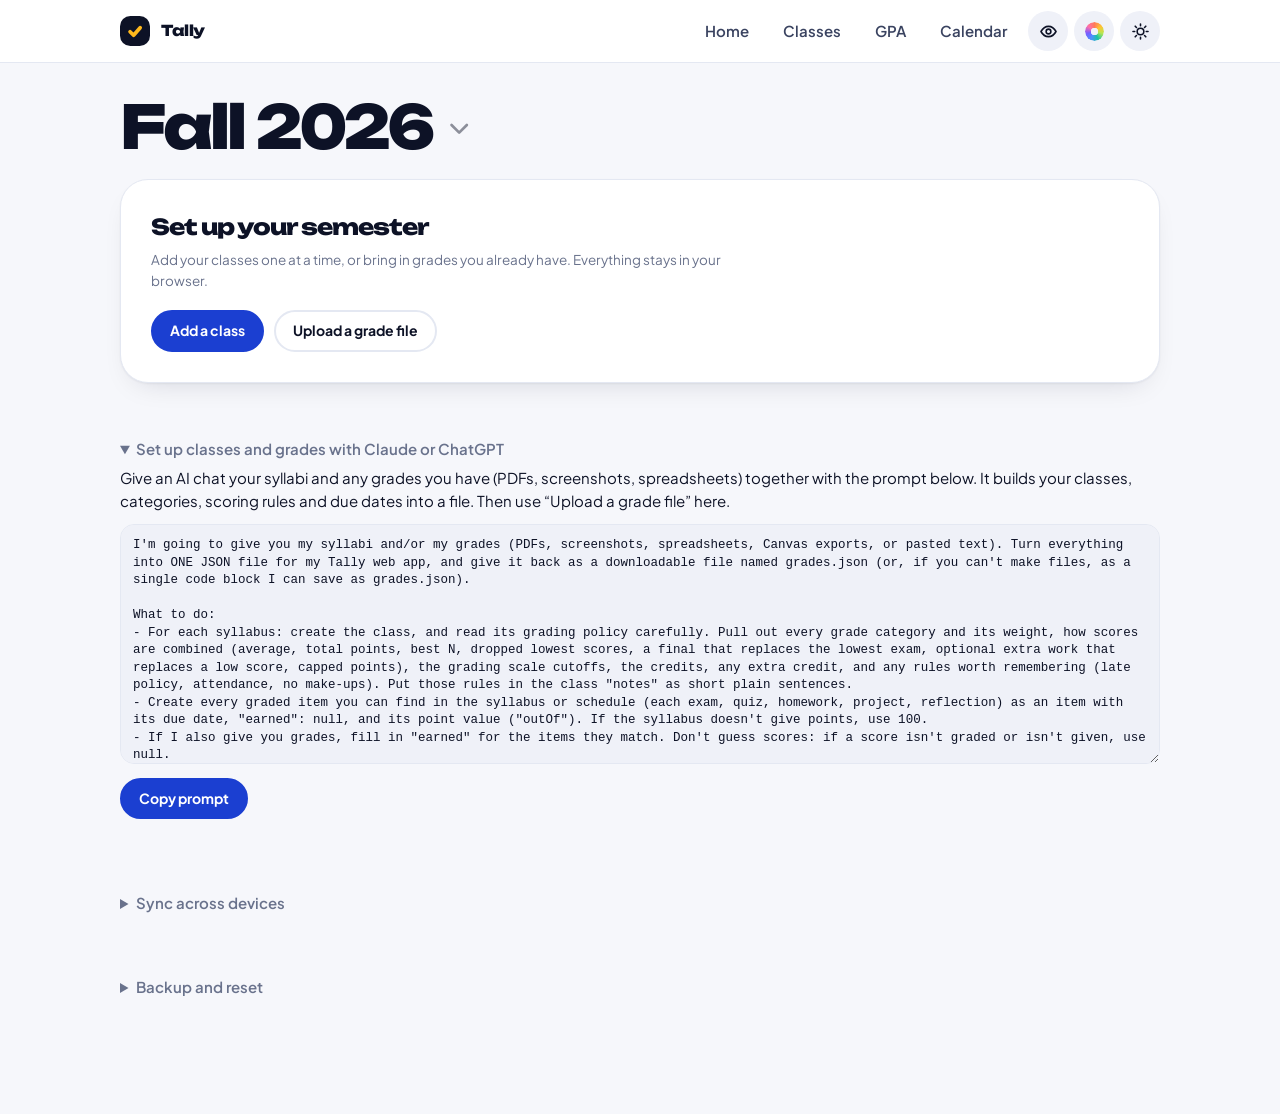
==== index.html @ 4788ca1c "Rename app to Tally" ====
<!DOCTYPE html>
<html lang="en"><head><meta charset="utf-8"><meta name="viewport" content="width=device-width, initial-scale=1, viewport-fit=cover"><title>Tally</title><meta name="theme-color" content="#1B3FD1"><link rel="icon" href="icon.svg" type="image/svg+xml"><link rel="icon" href="favicon-32.png" sizes="32x32" type="image/png"><link rel="apple-touch-icon" href="apple-touch-icon.png"><link rel="manifest" href="manifest.webmanifest"><meta name="apple-mobile-web-app-capable" content="yes"><meta name="mobile-web-app-capable" content="yes"><meta name="apple-mobile-web-app-title" content="Tally"><meta name="apple-mobile-web-app-status-bar-style" content="black-translucent"><script>try{var t=localStorage.getItem('pitt-theme');if(t==='dark'||t==='light')document.documentElement.dataset.theme=t}catch(e){}</script><link rel="preconnect" href="https://fonts.googleapis.com"><link rel="preconnect" href="https://fonts.gstatic.com" crossorigin><link href="https://fonts.googleapis.com/css2?family=Unbounded:wght@600;800&family=Plus+Jakarta+Sans:wght@400;500;600;700;800&display=swap" rel="stylesheet"><style id="app-css">:root{
  --bg:#F6F7FB; --card:#FFFFFF; --ink:#0D1226; --ink2:#3A4360; --mut:#69728C; --line:#E4E8F2; --soft:#EFF1F8;
  --hero:#1B3FD1; --elev:#FFFFFF; --topbg:rgba(255,255,255,.95); --on:#fff;
  --blue:#1B3FD1; --blue-soft:#E8EDFD; --gold:#FFB81C; --good:#0F8A5F; --good-soft:#E1F5EA; --warn:#B8400A; --warn-soft:#FFF0E6;
  --disp:"Unbounded","Plus Jakarta Sans",system-ui,sans-serif;
  --shadow:0 1px 2px rgba(13,18,38,.05),0 12px 30px -16px rgba(13,18,38,.18);
  color-scheme: light;
  box-sizing:border-box;
  padding-top:env(safe-area-inset-top,0px);
  padding-bottom:env(safe-area-inset-bottom,0px);
}
@media (prefers-color-scheme:dark){:root:not([data-theme=light]){--bg:#000000;--card:#0B0C10;--ink:#EEF1FA;--ink2:#B9C1D8;--mut:#8A94B0;--line:#1E202B;--soft:#15171F;--elev:#12141B;--topbg:rgba(0,0,0,.85);--blue:#8AA0FF;--blue-soft:rgba(138,160,255,.14);--good:#4FD6A0;--good-soft:rgba(79,214,160,.14);--warn:#FF9F66;--warn-soft:rgba(255,159,102,.14);--shadow:0 1px 2px rgba(0,0,0,.4),0 14px 32px -16px rgba(0,0,0,.75);color-scheme:dark}}
:root[data-theme=dark]{--bg:#000000;--card:#0B0C10;--ink:#EEF1FA;--ink2:#B9C1D8;--mut:#8A94B0;--line:#1E202B;--soft:#15171F;--elev:#12141B;--topbg:rgba(0,0,0,.85);--blue:#8AA0FF;--blue-soft:rgba(138,160,255,.14);--good:#4FD6A0;--good-soft:rgba(79,214,160,.14);--warn:#FF9F66;--warn-soft:rgba(255,159,102,.14);--shadow:0 1px 2px rgba(0,0,0,.4),0 14px 32px -16px rgba(0,0,0,.75);color-scheme:dark}
*,*::before,*::after{box-sizing:border-box}
html{scroll-padding-top:calc(env(safe-area-inset-top,0px) + 72px)}
body{margin:0;background:var(--bg);color:var(--ink);font:400 15px/1.55 "Plus Jakarta Sans",system-ui,-apple-system,"Segoe UI",Roboto,sans-serif;-webkit-font-smoothing:antialiased;font-variant-numeric:tabular-nums}
body::before{content:"";position:fixed;inset:0 0 auto;height:env(safe-area-inset-top,0px);background:var(--topbg);z-index:30}
h1,h2,h3,p{margin:0}
button,input,select,textarea{font:inherit;color:inherit}
:focus-visible{outline:3px solid var(--gold);outline-offset:2px}
.wrap{max-width:1120px;margin:0 auto;padding:0 clamp(16px,4vw,40px)}
.disp{font-family:var(--disp);font-weight:800;letter-spacing:-0.04em}

.top{position:sticky;top:env(safe-area-inset-top,0px);z-index:20;background:var(--topbg);backdrop-filter:blur(12px);-webkit-backdrop-filter:blur(12px);border-bottom:1px solid var(--line)}
.top .wrap{display:flex;align-items:center;justify-content:space-between;gap:16px;height:62px}
.brand{display:flex;align-items:center;gap:11px;font-family:var(--disp);font-weight:800;font-size:15px;letter-spacing:-0.03em;background:none;border:0;cursor:pointer;padding:0}
.mark{width:30px;height:30px;flex:0 0 auto;display:block}
.right{display:flex;align-items:center;gap:6px;min-width:0}
.tg{position:relative;width:40px;height:40px;border-radius:99px;border:0;background:var(--soft);color:var(--ink);cursor:pointer;flex:0 0 auto;display:grid;place-items:center;transition:background-color .2s ease,transform .2s ease}
#accBtn .dotc{width:19px;height:19px;border-radius:99px;background:conic-gradient(#FF7A59,#FFC233,#B8E651,#19C3A5,#4C92FF,#7B5CFF,#FF6FA8,#FF7A59);-webkit-mask:radial-gradient(circle,transparent 0 3.5px,#000 4px);mask:radial-gradient(circle,transparent 0 3.5px,#000 4px);grid-area:1/1;transition:transform .5s cubic-bezier(.2,.7,.2,1)}
#accBtn:hover .dotc,#accBtn[aria-expanded=true] .dotc{transform:rotate(90deg)}
:root[data-acc]{--hero:var(--acc);--blue:var(--acc);--blue-soft:color-mix(in srgb,var(--acc) 12%,transparent)}
:root[data-acc][data-theme=dark]{--blue:color-mix(in srgb,var(--acc) 55%,#fff);--blue-soft:color-mix(in srgb,var(--acc) 22%,transparent)}
.pop{position:fixed;z-index:60;top:calc(env(safe-area-inset-top,0px) + 70px);right:max(16px,calc((100vw - 1120px)/2 + 40px));width:min(410px,calc(100vw - 32px));max-height:calc(100vh - 100px);overflow:auto;background:var(--elev);border:1px solid var(--line);border-radius:24px;box-shadow:0 24px 60px -20px rgba(0,0,0,.45),var(--shadow);padding:18px 18px 14px;opacity:0;visibility:hidden;transform:translateY(-8px) scale(.97);transform-origin:top right;transition:opacity .22s ease,transform .28s cubic-bezier(.2,.7,.2,1),visibility 0s .28s}
.pop.open{opacity:1;visibility:visible;transform:none;transition:opacity .22s ease,transform .28s cubic-bezier(.2,.7,.2,1),visibility 0s}
.pop h4{margin:0 0 10px;font-size:12.5px;font-weight:700;color:var(--mut);letter-spacing:.04em;text-transform:uppercase}
.pop h4:not(:first-child){margin-top:18px}
.sw{display:flex;flex-wrap:wrap;gap:8px}
.sw button{position:relative;width:28px;height:28px;border-radius:99px;border:0;background:var(--c);cursor:pointer;padding:0;box-shadow:inset 0 0 0 1px rgba(128,128,128,.25);transition:transform .15s ease}
.sw button:hover{transform:scale(1.14)}
.sw button.on{box-shadow:0 0 0 2px var(--elev),0 0 0 4px var(--ink)}
.sw.big button{width:34px;height:34px}
.cr2{display:grid;grid-template-columns:112px minmax(0,1fr);gap:8px 10px;align-items:center;padding:9px 0;border-top:1px solid var(--line)}
.cr2:first-of-type{border-top:0}
.cr2 .nm2{font-weight:600;font-size:13.5px;display:flex;align-items:center;gap:8px;min-width:0}
.cr2 .nm2 span{overflow:hidden;text-overflow:ellipsis;white-space:nowrap}
.cr2 .nm2 i{width:10px;height:10px;border-radius:99px;background:var(--c);flex:0 0 auto}
.cr2 .sw button{width:18px;height:18px}
.cr2 .sw{gap:4px;flex-wrap:nowrap}
.pre{display:grid;grid-template-columns:repeat(3,minmax(0,1fr));gap:8px}
.pre button{border:2px solid var(--line);background:var(--soft);border-radius:16px;padding:10px 8px 9px;cursor:pointer;display:flex;flex-direction:column;align-items:center;gap:8px;color:var(--ink);transition:border-color .18s ease,transform .15s ease}
.pre button:hover{transform:translateY(-2px)}
.pre button.on{border-color:var(--ink)}
.pre b{font-size:12.5px;font-weight:700}
.strip{display:flex}
.strip i{width:13px;height:13px;border-radius:99px;margin-left:-3px;box-shadow:0 0 0 2px var(--soft)}
.strip i:first-child{margin-left:0;width:17px;height:17px;margin-top:-2px;margin-right:2px}
.pophint{margin:14px 0 0;font-size:12.5px;color:var(--mut)}
.cpbar{display:flex;align-items:center;justify-content:space-between;gap:12px;flex-wrap:wrap}
.cc{display:flex;gap:6px;align-items:center}
.cc button{width:18px;height:18px;border-radius:99px;border:0;padding:0;background:var(--c);cursor:pointer;box-shadow:inset 0 0 0 1px rgba(128,128,128,.3);transition:transform .15s ease}
.cc button:hover{transform:scale(1.2)}
.cc button.on{box-shadow:0 0 0 2px var(--bg),0 0 0 4px var(--ink)}
.popf{display:flex;justify-content:flex-end;margin-top:10px}
.popf button{background:none;border:0;color:var(--mut);font-weight:700;cursor:pointer;font-size:13px;padding:6px 4px}
.popf button:hover{color:var(--ink)}
@media (max-width:520px){.cr2{grid-template-columns:1fr}}
.tg:hover{background:var(--line)}
.tg:active{transform:scale(.92)}
.tg svg{grid-area:1/1;width:19px;height:19px;transition:transform .5s cubic-bezier(.2,.7,.2,1),opacity .3s ease}
.tg .moon{opacity:0;transform:rotate(-70deg) scale(.4)}
:root[data-theme=dark] .tg .sun{opacity:0;transform:rotate(70deg) scale(.4)}
:root[data-theme=dark] .tg .moon{opacity:1;transform:none}
@media (prefers-reduced-motion:no-preference){html.theming,html.theming *,html.theming *::before,html.theming *::after{transition:background-color .4s ease,color .4s ease,border-color .4s ease,fill .4s ease,stroke .4s ease,box-shadow .4s ease!important}}
.tabs{display:flex;gap:4px;overflow-x:auto}
.tabs button{background:none;border:0;border-radius:99px;padding:8px 15px;cursor:pointer;color:var(--ink2);font-weight:600;white-space:nowrap}
.tabs button:hover{background:var(--soft);color:var(--ink)}

main{padding:34px 0 110px}
.page-h{font-family:var(--disp);font-size:clamp(34px,6vw,60px);font-weight:800;letter-spacing:-0.05em;line-height:1}
.lede{color:var(--mut);margin-top:12px;max-width:56ch;font-size:16px}
.card{background:var(--card);border-radius:28px;box-shadow:var(--shadow);border:1px solid var(--line)}
.mut{color:var(--mut)}
.sechead{display:flex;align-items:flex-end;justify-content:space-between;gap:14px;flex-wrap:wrap;margin:56px 0 16px;scroll-margin-top:76px}
.sechead h2{font-family:var(--disp);font-size:clamp(22px,3vw,30px);font-weight:800;letter-spacing:-0.045em}
.sechead p{color:var(--mut);font-size:14px}

.hero{position:relative;overflow:hidden;margin-top:28px;display:grid;grid-template-columns:minmax(0,1fr) minmax(0,1.1fr);gap:22px 40px;align-items:center;padding:clamp(24px,3.6vw,44px);border-radius:36px;background-color:var(--hero);background-image:radial-gradient(rgba(255,255,255,.16) 1.2px,transparent 1.4px);background-size:24px 24px;color:#fff}
.hero .lab{font-weight:700;display:flex;align-items:center;gap:12px;color:#fff}
.hero .lab::before{content:"";width:30px;height:5px;border-radius:5px;background:var(--gold)}
.gnum{font-family:var(--disp);font-size:clamp(50px,8.4vw,96px);font-weight:800;letter-spacing:-0.05em;line-height:1;margin-top:18px;color:#fff}
.hero .sub{margin-top:12px;color:rgba(255,255,255,.82)}
.after{margin-top:18px;padding:11px 16px;border-radius:16px;background:rgba(255,255,255,.14);color:#fff;font-size:14px;display:inline-block}
.after b{color:var(--gold);font-family:var(--disp);font-weight:800;font-size:17px;letter-spacing:-0.03em}
.hc svg{display:block;width:100%;height:auto}
.hc text{fill:rgba(255,255,255,.8);font:12px "Plus Jakarta Sans",system-ui,sans-serif}
.hc .val{fill:#fff;font-weight:800;font-size:13px}
.hc .ch-grid{stroke:rgba(255,255,255,.2)}
.hc .ch-line{fill:none;stroke:var(--gold);stroke-width:4;stroke-linecap:round;stroke-linejoin:round}
.hc .ch-area{fill:var(--gold);fill-opacity:.16}
.hc .ch-dot{fill:var(--gold);stroke:#fff;stroke-width:3}
.hc .ch-dot.proj{fill:var(--hero);stroke:var(--gold)}

.tiles{display:grid;grid-template-columns:repeat(3,minmax(0,1fr));gap:16px}
.tile{position:relative;display:flex;flex-direction:column;text-align:left;width:100%;min-height:290px;cursor:pointer;border:0;border-radius:32px;padding:24px 24px 22px;background:var(--c);color:var(--fg);box-shadow:var(--shadow)}
.tile:focus-visible{outline-color:var(--ink)}
@media (prefers-reduced-motion:no-preference){.tile{transition:transform .18s ease,box-shadow .18s ease}.tile:hover{transform:translateY(-4px);box-shadow:0 18px 36px -18px rgba(13,18,38,.5)}}
.tile .nm{font-weight:800;font-size:18px;line-height:1.2;letter-spacing:-0.02em}
.tile .cd{font-size:13px;opacity:.78;margin-top:3px}
.tile .L{font-family:var(--disp);font-weight:800;font-size:clamp(64px,7.6vw,92px);letter-spacing:-0.06em;line-height:1;margin-top:auto;padding-top:18px}
.tile .row{display:flex;align-items:baseline;justify-content:space-between;gap:10px;flex-wrap:wrap;margin-top:8px}
.tile .p{font-weight:800;font-size:21px;letter-spacing:-0.02em}
.tile .pj{font-size:13.5px;opacity:.85}
.tile .pj b{font-weight:800}
.tbar{height:8px;border-radius:99px;background:color-mix(in srgb,var(--fg) 20%,transparent);overflow:hidden;margin-top:16px}
.tbar i{display:block;height:100%;background:var(--fg);border-radius:99px}
.tile small{display:block;margin-top:8px;font-size:12.5px;opacity:.85}
.tile .late{display:inline-block;margin-top:9px;padding:3px 11px;border-radius:99px;background:var(--fg);color:var(--c);font-size:12px;font-weight:700}

.panel{padding:6px 26px}
.up{display:grid;grid-template-columns:116px minmax(0,1fr);gap:4px 16px;padding:14px 0;border-bottom:1px solid var(--line);align-items:start}
.up:last-child{border-bottom:0}
.up .d{font-weight:700;font-size:14px}
.up .c{color:var(--mut);font-size:13px;display:flex;align-items:center;gap:8px}
.dot{width:12px;height:12px;border-radius:99px;background:var(--c);flex:0 0 auto}
.up .c .dot{width:9px;height:9px}
.empty{padding:18px 0;color:var(--mut)}
.banner{margin-top:22px;padding:15px 20px;border-radius:20px;background:var(--gold);color:#2B1D00}
.banner b{font-weight:800}

.gpagrid{display:grid;grid-template-columns:repeat(auto-fit,minmax(220px,1fr));gap:14px;margin-bottom:14px}
.gp{padding:20px 24px}
.gp .t{color:var(--mut);font-size:13.5px;font-weight:600}
.gp .v{font-family:var(--disp);font-size:clamp(32px,4.4vw,42px);font-weight:800;letter-spacing:-0.05em;line-height:1.1;margin-top:8px;color:var(--blue)}
.gp .s{color:var(--mut);font-size:13.5px;margin-top:6px}
table{border-collapse:collapse;width:100%}
th,td{text-align:left;padding:13px 8px;border-bottom:1px solid var(--line);font-size:14.5px;vertical-align:middle}
th{color:var(--mut);font-weight:700;font-size:12.5px}
td.r,th.r{text-align:right}
tr:last-child td{border-bottom:0}
td .dot{display:inline-block;margin-right:12px;width:11px;height:11px;vertical-align:-1px}
.scroll{overflow-x:auto}

input[type=number],input[type=text],select{background:var(--soft);border:2px solid transparent;border-radius:12px;padding:8px 11px;width:100%;min-width:0}
input[type=number]:hover,input[type=text]:hover,select:hover{border-color:var(--line)}
input[type=number]:focus,input[type=text]:focus,select:focus{border-color:var(--blue);background:var(--elev);outline:0}
input[type=number]::-webkit-outer-spin-button,input[type=number]::-webkit-inner-spin-button{-webkit-appearance:none;margin:0}
input[type=number]{-moz-appearance:textfield;appearance:textfield}
td input[type=number]{width:78px}
td select{width:116px}

.semgrid{display:grid;grid-template-columns:repeat(auto-fill,minmax(440px,1fr));gap:16px}
.sem{padding:0;overflow:hidden}
.semtop{display:flex;justify-content:space-between;align-items:center;gap:12px;padding:18px 24px;background:var(--hd);color:var(--hf)}
.semtop h3{font-size:17px;font-weight:800;letter-spacing:-0.02em}
.semtop .g{font-family:var(--disp);font-size:28px;font-weight:800;letter-spacing:-0.05em;line-height:1;text-align:right}
.semtop .g small{display:block;font:600 12px "Plus Jakarta Sans",system-ui,sans-serif;letter-spacing:0;margin-top:6px;opacity:.85}
input[type=time],input[type=date]{background:var(--soft);border:2px solid transparent;border-radius:12px;padding:7px 10px;color:var(--ink);font:inherit;min-width:0;transition:border-color .18s ease,background-color .18s ease}
input[type=time]:hover,input[type=date]:hover{border-color:var(--line)}
input[type=time]:focus,input[type=date]:focus{border-color:var(--blue);background:var(--elev);outline:0}
.meets{display:flex;flex-direction:column;gap:10px;align-items:flex-start}
.mrow{display:flex;flex-wrap:wrap;gap:10px;align-items:center;padding:12px;border-radius:18px;background:var(--soft);width:100%}
.mrow input{background:var(--card)}
.mrow .mloc{flex:1 1 130px;width:auto}
.dchips{display:flex;gap:4px}
.dchips button{all:unset;cursor:pointer;width:32px;height:32px;border-radius:99px;display:grid;place-items:center;font:700 12px "Plus Jakarta Sans",system-ui,sans-serif;background:var(--card);color:var(--mut);transition:background-color .15s ease,color .15s ease,transform .15s ease}
.dchips button:hover{transform:scale(1.08)}
.dchips button.on{background:var(--blue);color:#fff}
.mtimes{display:flex;align-items:center;gap:6px;color:var(--mut);font-size:13px}
.mdel{all:unset;cursor:pointer;width:28px;height:28px;border-radius:99px;display:grid;place-items:center;color:var(--mut);font-size:18px}
.mdel:hover{background:var(--line);color:var(--ink)}
.cal .calhead{padding:clamp(18px,3vw,28px);margin-top:18px}
.caltop{display:flex;justify-content:space-between;align-items:flex-end;gap:14px;flex-wrap:wrap;margin-bottom:18px}
.calname{font-weight:700;color:var(--mut)}
.caldates{display:flex;gap:10px;flex-wrap:wrap}
.caldates label{display:flex;flex-direction:column;gap:4px;font-size:11px;font-weight:700;color:var(--mut);letter-spacing:.06em;text-transform:uppercase}
.calsum{display:flex;justify-content:space-between;align-items:flex-end;gap:12px;flex-wrap:wrap}
.calwk{font-family:var(--disp);font-size:clamp(34px,6vw,54px);font-weight:800;letter-spacing:-0.05em;line-height:1}
.calwk small{font:600 15px "Plus Jakarta Sans",system-ui,sans-serif;letter-spacing:0;color:var(--mut);margin-left:10px}
.calnote{font-weight:700;color:var(--blue);background:var(--blue-soft);padding:6px 14px;border-radius:99px;font-size:13px}
.calprog{height:8px;border-radius:99px;background:var(--soft);overflow:hidden;margin-top:16px}
.calprog i{display:block;height:100%;border-radius:99px;background:var(--blue);transition:width .6s cubic-bezier(.2,.7,.2,1)}
.wks{display:flex;flex-wrap:wrap;gap:6px;margin-top:16px}
.wk{all:unset;cursor:pointer;min-width:32px;height:32px;box-sizing:border-box;padding:0 4px;border-radius:11px;display:grid;place-items:center;background:var(--soft);color:var(--mut);font:700 12px "Plus Jakarta Sans",system-ui,sans-serif;transition:background-color .15s ease,color .15s ease,transform .15s ease}
.wk:hover{transform:translateY(-1px);color:var(--ink)}
.wk.now{box-shadow:inset 0 0 0 2px var(--blue)}
.wk.on{background:var(--blue);color:#fff}
.calhint{color:var(--mut);font-size:14px}
.calhint.pad{padding:4px 22px 0}
.calcard{margin-top:22px;background:var(--elev);border:1px solid var(--line);border-radius:24px;overflow:hidden}
.caltb{display:flex;align-items:center;gap:10px;padding:16px 18px 10px;flex-wrap:wrap}
.calnav{display:flex;gap:6px}
.calnav .tg{width:36px;height:36px}
.calnav .tg:disabled{opacity:.35;cursor:default;transform:none}
.caltitle{flex:1;font-family:var(--disp);font-weight:800;letter-spacing:-0.04em;font-size:clamp(18px,3vw,24px);min-width:140px}
.caltitle small{font:600 13px "Plus Jakarta Sans",system-ui,sans-serif;letter-spacing:0;color:var(--mut);margin-left:8px}
.calscroll{overflow-x:auto;padding:0 12px 16px}
.calgrid{display:grid;grid-template-columns:44px repeat(var(--n),minmax(0,1fr));min-width:calc(44px + var(--n)*92px)}
.dh{text-align:center;padding:6px 0 10px}
.dh b{display:block;font-size:11px;letter-spacing:.08em;text-transform:uppercase;color:var(--mut);margin-bottom:4px}
.dh span{display:inline-grid;place-items:center;min-width:36px;height:36px;border-radius:99px;font:800 18px var(--disp);letter-spacing:-0.04em}
.dh.today span{background:var(--blue);color:#fff}
.dh.outsem{opacity:.4}
.dlab{font-size:10px;font-weight:700;letter-spacing:.08em;text-transform:uppercase;color:var(--mut);padding:6px 6px 0 0;text-align:right}
.dues{display:flex;flex-direction:column;gap:4px;padding:2px 3px 10px;min-width:0}
.cdue{all:unset;cursor:pointer;box-sizing:border-box;font:700 11px "Plus Jakarta Sans",system-ui,sans-serif;padding:4px 8px;border-radius:8px;border-left:3px solid var(--c);background:color-mix(in srgb,var(--c) 20%,transparent);color:var(--ink);white-space:nowrap;overflow:hidden;text-overflow:ellipsis;display:block}
.cdue.ev2{background:var(--c);color:#111;border-left-color:transparent}
.cdue.dn{opacity:.5;text-decoration:line-through}
.axis{position:relative;height:var(--H)}
.axis span{position:absolute;right:8px;transform:translateY(-50%);font-size:11px;font-weight:600;color:var(--mut)}
.cdcol{position:relative;height:var(--H);border-left:1px solid var(--line);background-image:linear-gradient(var(--line) 1px,transparent 1px);background-size:100% var(--rh);cursor:copy;transition:background-color .2s ease}
.cdcol.today{background-color:var(--blue-soft)}
.cdcol.outsem{opacity:.45}
.ev{all:unset;box-sizing:border-box;position:absolute;display:flex;flex-direction:column;gap:2px;overflow:hidden;cursor:pointer;padding:8px 10px;border-radius:14px;background:var(--c);color:var(--fg);box-shadow:0 6px 16px -8px rgba(0,0,0,.55);transition:transform .18s ease,box-shadow .18s ease;z-index:1}
.ev:hover{transform:translateY(-2px);box-shadow:0 12px 22px -10px rgba(0,0,0,.6);z-index:3}
.ev .nm{font-weight:800;font-size:13px;line-height:1.15;letter-spacing:-0.01em}
.ev .tm,.ev .lc{font-size:11.5px;font-weight:600;opacity:.78;line-height:1.2}
.ev.sm{flex-direction:row;align-items:center;gap:8px;padding:4px 10px}
.ev.sm .tm,.ev.sm .lc{display:none}
.nowl{position:absolute;left:-1px;right:0;height:2px;background:#FF4D5E;z-index:4;pointer-events:none}
.nowl:before{content:"";position:absolute;left:-4px;top:-3px;width:8px;height:8px;border-radius:99px;background:#FF4D5E}
.callg{display:grid;grid-template-columns:repeat(auto-fill,minmax(250px,1fr));gap:10px;margin-top:16px}
.lg{all:unset;cursor:pointer;box-sizing:border-box;display:flex;gap:12px;align-items:flex-start;padding:14px 16px;border-radius:18px;background:var(--elev);border:1px solid var(--line);transition:transform .18s ease,border-color .18s ease}
.lg:hover{transform:translateY(-2px);border-color:var(--mut)}
.lg i{width:12px;height:12px;border-radius:99px;margin-top:4px;flex:0 0 auto}
.lg b{display:block;font-size:14px}
.lg small{display:block;color:var(--mut);font-size:12.5px;margin-top:3px;line-height:1.4}
.evcs{display:flex;flex-wrap:wrap;gap:8px}
.evc{cursor:pointer;display:block}
.evc input{position:absolute;opacity:0;pointer-events:none}
.evc i{display:block;width:28px;height:28px;border-radius:99px;transition:transform .15s ease,box-shadow .15s ease}
.evc input:checked+i{box-shadow:0 0 0 3px var(--elev),0 0 0 5px var(--ink);transform:scale(1.05)}
.chk2{flex-direction:row;align-items:center;justify-content:space-between;gap:10px}
.chk2 input{width:20px;height:20px;accent-color:var(--blue)}
.tg.calbtn{display:none}
.tp{display:inline-block}
.tpbtn{all:unset;cursor:pointer;box-sizing:border-box;padding:9px 14px;min-width:108px;text-align:center;border-radius:12px;background:var(--soft);font-weight:700;font-size:14px;color:var(--ink);border:2px solid transparent;transition:border-color .18s ease,background-color .18s ease}
.tpbtn:hover{border-color:var(--line)}
.tpbtn:focus-visible{border-color:var(--blue)}
.tpbtn.empty{color:var(--mut);font-weight:600}
.mrow .tpbtn{background:var(--card)}
.tpop{position:fixed;z-index:300;width:288px;background:var(--elev);border:1px solid var(--line);border-radius:26px;padding:18px 16px 14px;box-shadow:0 30px 80px -20px rgba(0,0,0,.65),0 2px 6px rgba(0,0,0,.2);animation:tpin .18s cubic-bezier(.2,.8,.2,1)}
@keyframes tpin{from{opacity:0;transform:translateY(6px) scale(.97)}to{opacity:1;transform:none}}
.tpshow{text-align:center;font-family:var(--disp);font-weight:800;font-size:30px;letter-spacing:-0.05em;margin:0 0 14px;color:var(--ink)}
.tpcols{display:grid;grid-template-columns:1fr 1fr 78px;gap:8px}
.tpcol{position:relative;height:212px;overflow-y:auto;display:flex;flex-direction:column;gap:4px;padding:84px 0;box-sizing:border-box;scrollbar-width:none;-webkit-mask-image:linear-gradient(transparent,#000 22%,#000 78%,transparent);mask-image:linear-gradient(transparent,#000 22%,#000 78%,transparent)}
.tpcol::-webkit-scrollbar{display:none}
.tpcol button{all:unset;cursor:pointer;flex:0 0 auto;height:40px;border-radius:13px;display:grid;place-items:center;font-weight:700;font-size:16px;color:var(--ink2);transition:background-color .12s ease,color .12s ease}
.tpcol button:hover{background:var(--soft);color:var(--ink)}
.tpcol button.on{background:var(--blue);color:#fff;box-shadow:0 8px 18px -8px var(--blue)}
.tpcol.ampm{padding:0;justify-content:center;gap:8px;-webkit-mask-image:none;mask-image:none;overflow:visible}
.tpcol.ampm button{height:52px;font-size:15px;background:var(--soft)}
.tpcol.ampm button.on{background:var(--blue)}
.tpfoot{display:flex;justify-content:space-between;align-items:center;margin-top:12px}
.tpclear{all:unset;cursor:pointer;color:var(--mut);font-weight:700;font-size:13px;padding:8px 6px}
.tpclear:hover{color:var(--ink)}
.dpbtn{min-width:150px}
.caldates label,.caldates>div{display:flex;flex-direction:column;gap:4px;font-size:11px;font-weight:700;color:var(--mut);letter-spacing:.06em;text-transform:uppercase}
.dpop{position:fixed;z-index:300;width:300px;background:var(--elev);border:1px solid var(--line);border-radius:26px;padding:16px;box-shadow:0 30px 80px -20px rgba(0,0,0,.65),0 2px 6px rgba(0,0,0,.2);animation:tpin .18s cubic-bezier(.2,.8,.2,1)}
.dph{display:flex;align-items:center;justify-content:space-between;margin-bottom:12px}
.dpt{font-family:var(--disp);font-weight:800;font-size:18px;letter-spacing:-0.04em}
.dpt small{font:600 13px "Plus Jakarta Sans",system-ui,sans-serif;letter-spacing:0;color:var(--mut);margin-left:4px}
.dpnav{all:unset;cursor:pointer;width:34px;height:34px;border-radius:99px;display:grid;place-items:center;background:var(--soft);color:var(--ink);transition:background-color .15s ease}
.dpnav:hover{background:var(--line)}
.dpnav svg{width:17px;height:17px}
.dpw{display:grid;grid-template-columns:repeat(7,1fr);margin-bottom:4px}
.dpw span{text-align:center;font:700 11px "Plus Jakarta Sans",system-ui,sans-serif;letter-spacing:.06em;color:var(--mut);padding:4px 0}
.dpg{display:grid;grid-template-columns:repeat(7,1fr);gap:2px}
.dpg button{all:unset;cursor:pointer;height:36px;border-radius:12px;display:grid;place-items:center;font-weight:600;font-size:14px;color:var(--ink);transition:background-color .12s ease}
.dpg button:hover{background:var(--soft)}
.dpg button.o{color:var(--mut);opacity:.45}
.dpg button.t{box-shadow:inset 0 0 0 2px var(--blue)}
.dpg button.on{background:var(--blue);color:#fff;font-weight:800;box-shadow:0 8px 18px -8px var(--blue);opacity:1}
.dpt0{color:var(--blue)!important}
.cal .calhead{padding:clamp(22px,3.4vw,36px)}
.cal .caltop{margin-bottom:24px}
.calcard{position:relative;margin-top:24px;background:var(--card);border:1px solid var(--line);border-radius:28px;box-shadow:var(--shadow);overflow:hidden}
.caltb{padding:24px 28px 18px;gap:12px}
.calscroll{padding:0 24px 28px}
.calscroll.dim .calgrid{opacity:.4}
.calgrid{grid-template-columns:52px repeat(var(--n),minmax(0,1fr));min-width:calc(52px + var(--n)*110px)}
.dh{padding:10px 0 14px}
.dh b{font-size:11.5px;margin-bottom:8px}
.dh span{min-width:42px;height:42px;font-size:20px}
.dues{gap:6px;padding:2px 5px 14px}
.cdue{padding:6px 10px;border-radius:10px;font-size:12px}
.dlab{padding:8px 10px 0 0}
.axis span{right:12px;font-size:11.5px}
.axis span.f0{transform:none}
.cdcol{background-image:linear-gradient(var(--line) 1px,transparent 1px)}
.cdcol.today{background-color:color-mix(in srgb,var(--blue) 7%,transparent)}
.ev{overflow:visible;padding:11px 14px 12px;border-radius:18px;gap:3px;background:linear-gradient(165deg,color-mix(in srgb,var(--c) 84%,#fff),var(--c));box-shadow:inset 0 1px 0 rgba(255,255,255,.4),0 12px 24px -14px var(--c);left:5px}
.ev .nm{font-size:14.5px;letter-spacing:-0.02em}
.ev .tm{font-size:12px;opacity:.82}
.ev .lc{font-size:11.5px;opacity:.7;margin-top:1px}
.ev.sm{padding:5px 12px}
.ev.sm .nm{white-space:nowrap;overflow:hidden;text-overflow:ellipsis}
.ev:hover{z-index:5}
.ev:hover{transform:translateY(-2px) scale(1.01)}
.calempty{position:absolute;left:50%;top:58%;transform:translate(-50%,-50%);text-align:center;max-width:360px;width:calc(100% - 48px);padding:28px 26px;border-radius:24px;background:var(--elev);border:1px solid var(--line);box-shadow:var(--shadow);z-index:6}
.calempty svg{width:34px;height:34px;color:var(--blue);margin-bottom:10px}
.calempty b{display:block;font-family:var(--disp);font-size:20px;letter-spacing:-0.04em;margin-bottom:6px}
.calempty p{color:var(--mut);font-size:14px;line-height:1.5;margin-bottom:16px}
.offs{margin-top:28px}
.callg{margin-top:24px;gap:12px}
.lg{padding:18px 20px;border-radius:22px;background:var(--card)}
.lg i{width:14px;height:14px;margin-top:3px}
.cdcol.offday{border-left-color:color-mix(in srgb,var(--oc) 45%,var(--line))}
.cdcol.offday.joined{border-left-color:transparent}
.offbg{position:absolute;top:0;bottom:0;left:0;z-index:0;pointer-events:none;background:linear-gradient(180deg,color-mix(in srgb,var(--oc) 14%,transparent),color-mix(in srgb,var(--oc) 4%,transparent) 70%);border-radius:0 0 4px 4px}
.offrow{grid-column:2 / -1;display:grid;grid-template-columns:var(--cols);padding:0 0 12px}
.offban{all:unset;cursor:pointer;box-sizing:border-box;display:flex;flex-direction:column;justify-content:center;gap:1px;min-height:46px;margin:0 4px;padding:8px 16px;border-radius:16px;background:linear-gradient(165deg,color-mix(in srgb,var(--c) 82%,#fff),var(--c));color:#10131c;box-shadow:inset 0 1px 0 rgba(255,255,255,.4),0 10px 22px -14px var(--c);transition:transform .18s ease}
.offban:hover{transform:translateY(-1px)}
.offban b{font-size:14px;letter-spacing:-0.02em;line-height:1.15;display:-webkit-box;-webkit-line-clamp:2;-webkit-box-orient:vertical;overflow:hidden}
.offban span{font-size:11.5px;font-weight:700;opacity:.72;white-space:nowrap;overflow:hidden;text-overflow:ellipsis}
.offban.contl{margin-left:0;border-top-left-radius:6px;border-bottom-left-radius:6px}
.offban.contr{margin-right:0;border-top-right-radius:6px;border-bottom-right-radius:6px}
.dh.isoff span{box-shadow:inset 0 0 0 2px var(--line)}
.wk.hasoff{position:relative}
.wk.hasoff:after{content:"";position:absolute;right:4px;top:4px;width:6px;height:6px;border-radius:99px;background:#FF6FA8}
.offs{margin-top:22px}
.offh{display:flex;justify-content:space-between;align-items:center;gap:10px;flex-wrap:wrap;margin-bottom:12px}
.offh h3{font-family:var(--disp);font-weight:800;letter-spacing:-0.04em;font-size:22px}
.offact{display:flex;gap:8px;flex-wrap:wrap}
.offgrid{display:grid;grid-template-columns:repeat(auto-fill,minmax(270px,1fr));gap:10px}
.off{all:unset;cursor:pointer;box-sizing:border-box;display:flex;align-items:center;gap:14px;padding:14px 16px;border-radius:18px;background:var(--elev);border:1px solid var(--line);position:relative;overflow:hidden;transition:transform .18s ease,border-color .18s ease}
.off:hover{transform:translateY(-2px);border-color:var(--c)}
.off:before{content:"";position:absolute;inset:0 auto 0 0;width:5px;background:var(--c)}
.off i{width:38px;height:38px;border-radius:12px;flex:0 0 auto;margin-left:6px;background:linear-gradient(160deg,color-mix(in srgb,var(--c) 80%,#fff),var(--c))}
.off div{flex:1;min-width:0}
.off b{display:block;font-size:14px;white-space:nowrap;overflow:hidden;text-overflow:ellipsis}
.off small{display:block;color:var(--mut);font-size:12.5px;margin-top:2px}
.off span{font:800 10px "Plus Jakarta Sans",system-ui,sans-serif;letter-spacing:.08em;text-transform:uppercase;padding:4px 9px;border-radius:99px;background:color-mix(in srgb,var(--c) 22%,transparent);color:var(--ink)}
.off.past{opacity:.5}
.kinds{display:flex;flex-wrap:wrap;gap:8px}
.kd{cursor:pointer}
.kd input{position:absolute;opacity:0;pointer-events:none}
.kd span{display:inline-block;padding:8px 14px;border-radius:99px;background:var(--soft);font-weight:700;font-size:13px;color:var(--ink2);border:2px solid transparent;transition:all .15s ease}
.kd input:checked+span{background:color-mix(in srgb,var(--c) 28%,transparent);border-color:var(--c);color:var(--ink)}
.tabs button.on{color:var(--ink);background:var(--soft)}
.semb{padding:8px 24px 20px}
.sem.tr{margin-top:16px}
.sem.tr .semtop{padding:14px 24px}
.sem.tr h3{font-size:15px}
.sem.tr .g{display:flex;align-items:center;gap:12px;font-size:14px}
.sem.tr .g input{width:84px;font:800 18px var(--disp);letter-spacing:-0.03em;text-align:center;background:rgba(127,127,127,.16);border:1.5px solid transparent;border-radius:10px;color:inherit;padding:8px 10px;outline:0;-moz-appearance:textfield}
.sem.tr .g input:focus{border-color:var(--acc,currentColor)}
.sem.tr .g input::placeholder{color:inherit;opacity:.35}
.sem.tr .g input::-webkit-outer-spin-button,.sem.tr .g input::-webkit-inner-spin-button{-webkit-appearance:none;margin:0}
.sem.tr .g small{display:inline;margin:0;font-size:12px}
.cr{display:grid;grid-template-columns:minmax(0,1fr) 42px 56px 42px;gap:8px;align-items:center;padding:10px 0;border-bottom:1px solid var(--line);font-size:14.5px}
.cr:last-of-type{border-bottom:0}
.cr .n{overflow:hidden;text-overflow:ellipsis;white-space:nowrap;font-weight:600}
.cr .m{color:var(--mut);text-align:right;font-size:13px}
.cr .gg{background:var(--blue-soft);color:var(--blue);border-radius:99px;text-align:center;font-weight:800;font-size:13px;padding:2px 0}
.semnote{color:var(--mut);font-size:13px;margin-top:12px}
.semnote b{color:var(--ink)}
.rpct{transition:background-color .25s ease,color .25s ease,border-color .25s ease}
input[data-f="w"]:not(:placeholder-shown){background:var(--blue-soft);border-color:var(--blue)}
input[type=number],input[type=text],select{transition:border-color .18s ease,background-color .18s ease}
.btn,.tabs button,.back,.fld{transition:border-color .18s ease,color .18s ease,background-color .18s ease,opacity .18s ease}
.track i,.tbar i{transition:width .55s cubic-bezier(.2,.7,.2,1)}
.gletter,.gpct,.projres .l,.projres .p{display:block}
.projres .l,.projres .p{display:inline-block}
@keyframes rise{from{opacity:0;transform:translateY(10px)}to{opacity:1;transform:none}}
@keyframes bump{0%{opacity:.35;transform:translateY(5px)}100%{opacity:1;transform:none}}
@keyframes fadeIn{from{opacity:0}to{opacity:1}}
.bump{animation:bump .32s cubic-bezier(.2,.7,.2,1)}
#main.enter>*,#main.enter .cpage>*{animation:rise .42s cubic-bezier(.2,.7,.2,1) backwards}
#main.enter>*:nth-child(2),#main.enter .cpage>*:nth-child(2){animation-delay:.04s}
#main.enter>*:nth-child(3),#main.enter .cpage>*:nth-child(3){animation-delay:.08s}
#main.enter>*:nth-child(4),#main.enter .cpage>*:nth-child(4){animation-delay:.12s}
#main.enter>*:nth-child(n+5),#main.enter .cpage>*:nth-child(n+5){animation-delay:.16s}
details.hx[open]>.hxb{animation:rise .3s cubic-bezier(.2,.7,.2,1)}
details.hx>summary .n::after{display:inline-block;transition:transform .2s ease}
.savestat.ok,.savestat.busy,.savestat.warn{animation:fadeIn .2s ease}
@media (prefers-reduced-motion:reduce){*,*::before,*::after{animation:none!important;transition:none!important}}
.projh{font-family:var(--disp);font-size:22px;font-weight:800;letter-spacing:-0.045em;margin:0}
.projp{color:var(--mut);font-size:13.5px;margin:6px 0 0;max-width:62ch}
.projres{display:flex;align-items:baseline;gap:14px;flex-wrap:wrap;margin:16px 0 22px}
.projres .l{font-family:var(--disp);font-weight:800;font-size:40px;letter-spacing:-0.05em;line-height:1}
.projres .p{font-weight:800;font-size:20px}
.projres .h{color:var(--mut);font-size:13.5px}
details.hx{border-bottom:1px solid var(--line)}
details.hx:last-of-type{border-bottom:0}
details.hx>summary{list-style:none;cursor:pointer;border-bottom:0}
details.hx>summary::-webkit-details-marker{display:none}
details.hx>summary .n::after{content:" ▾";color:var(--mut);font-weight:400}
details.hx[open]>summary .n::after{content:" ▴"}
.hxb{padding:2px 0 16px}
.hxv{font-weight:800;font-size:13.5px;margin-top:14px}
.hxc{margin-top:12px}
.hxh{display:flex;gap:10px;align-items:baseline;font-size:13.5px}
.hxh b{flex:1;font-weight:700}
.hxh span{color:var(--mut)}
.hxh .hxa{color:var(--ink);font-weight:800;background:var(--soft);border-radius:99px;padding:2px 10px}
.hxi{display:flex;flex-wrap:wrap;gap:6px;margin-top:6px}
.chip{font-size:12px;background:var(--soft);border-radius:8px;padding:3px 8px;color:var(--ink2)}
.chip b{color:var(--ink);font-weight:700}
.chip.ex{background:var(--good-soft);color:var(--good)}
.chip.ex.neg{background:var(--warn-soft);color:var(--warn)}
.hxn{color:var(--mut);font-size:12.5px;margin-top:6px}
.hxf{margin-top:12px;font-size:13.5px;font-weight:700}

.back{background:none;border:0;color:var(--mut);cursor:pointer;padding:6px 0;font-weight:600}
.back:hover{color:var(--ink)}
.cpage{--c:var(--blue);--fg:#fff}
.cband{margin-top:10px;border-radius:36px;padding:clamp(22px,3.4vw,40px);background:var(--c);color:var(--fg);box-shadow:var(--shadow)}
.chead{display:flex;align-items:flex-start;justify-content:space-between;gap:16px;flex-wrap:wrap}
.chead h1{font-family:var(--disp);font-size:clamp(26px,4.4vw,44px);font-weight:800;letter-spacing:-0.05em;line-height:1.05}
.chead p{opacity:.8;margin-top:8px;font-weight:500}
.fld{display:flex;align-items:center;gap:10px;font-size:14px;font-weight:700;background:var(--fg);color:var(--c);border-radius:99px;padding:6px 8px 6px 18px}
.fld input{width:72px;text-align:center;border-radius:99px;background:#fff;color:#0D1226}
.gblocks{display:grid;grid-template-columns:repeat(auto-fit,minmax(230px,1fr));gap:26px 44px;margin-top:30px}
.glabel{font-weight:700;font-size:13.5px;opacity:.85}
.gletter{font-family:var(--disp);font-size:clamp(70px,11vw,118px);font-weight:800;letter-spacing:-0.06em;line-height:1;margin-top:8px}
.gpct{font-size:23px;font-weight:800;margin-top:10px;letter-spacing:-0.02em}
.ghint{font-size:13px;margin-top:4px;opacity:.8}
.track{height:10px;border-radius:99px;background:color-mix(in srgb,var(--fg) 20%,transparent);overflow:hidden;margin-top:28px}
.track i{display:block;height:100%;background:var(--fg);border-radius:99px}
.csum{margin-top:16px;padding:26px clamp(20px,3vw,32px)}
.fillbox label{display:flex;justify-content:space-between;gap:12px;color:var(--ink2);font-weight:600}
.fillbox label b{font-family:var(--disp);font-weight:800;color:var(--ink);letter-spacing:-0.03em}
input[type=range]{width:100%;accent-color:var(--blue);margin:14px 0 0}
.need{margin-top:24px;padding-top:24px;border-top:1px solid var(--line)}
.need h3{font-size:15px;font-weight:800;margin-bottom:12px}
.needgrid{display:grid;grid-template-columns:repeat(auto-fill,minmax(160px,1fr));gap:10px}
.nd{background:var(--soft);border-radius:18px;padding:13px 15px}
.nd b{font-family:var(--disp);font-size:19px;font-weight:800;letter-spacing:-0.05em}
.nd span{display:block;font-size:13px;color:var(--mut);margin-top:4px}
.nd.lock{background:var(--good-soft)}
.nd.lock b{color:var(--good)}
.nd.out{opacity:.55}

.ecbox{margin-top:18px;display:grid;grid-template-columns:minmax(0,1fr) auto;gap:14px 28px;align-items:center;color:var(--ink2);background:var(--elev);border:1px solid var(--line);border-radius:22px;padding:18px 22px;box-shadow:var(--shadow)}
.ecl{display:flex;flex-direction:column;gap:4px;max-width:46ch}
.ecl b{font-weight:700;color:var(--ink)}
.ecl small,.eck small{color:var(--mut);font-weight:500;font-size:12.5px;line-height:1.4}
.ecgrid{display:grid;grid-template-columns:minmax(0,1fr) 92px 92px;gap:8px 10px;align-items:center}
.ech{font-size:12.5px;font-weight:700;color:var(--mut);padding-left:4px}
.eck{font-weight:700;color:var(--ink);display:flex;flex-direction:column;gap:2px}
.eck small{display:block}
.ecbox input{width:100%}
.ecsel{width:auto!important;max-width:100%;padding:2px 22px 2px 9px!important;font-size:12.5px;font-weight:700;border-radius:99px!important;margin-left:4px;background-color:var(--soft)}
.ecto{display:flex!important;align-items:center;flex-wrap:wrap;gap:2px}
.ectot{grid-column:1/-1;display:flex;align-items:center;gap:8px;font-size:13.5px;color:var(--mut);font-weight:600}
.ectot input{width:92px}
@media (max-width:760px){.ecbox{grid-template-columns:1fr}}
.cat{margin-top:18px;overflow:hidden}
.cathead{display:flex;align-items:center;justify-content:space-between;gap:12px;flex-wrap:wrap;padding:16px 22px;border-bottom:1px solid var(--line)}
.cathead h3{font-size:17px;font-weight:800;letter-spacing:-0.02em;display:flex;align-items:center;gap:11px}
.cathead h3::before{content:"";width:12px;height:12px;border-radius:4px;background:var(--c);flex:0 0 auto}
.catmeta{display:flex;align-items:center;gap:14px;color:var(--mut);font-size:13.5px;flex-wrap:wrap}
.catmeta input{width:66px;padding:6px 8px}
.catmeta .cpct{color:var(--ink);font-weight:800;min-width:5.5ch;text-align:center;background:var(--soft);border-radius:99px;padding:4px 12px}
.rule{padding:12px 22px 0;color:var(--mut);font-size:13.5px}
.grid{display:grid;grid-template-columns:minmax(0,1fr) 88px 88px 88px 74px 28px;gap:8px;align-items:center;padding:6px 22px}
.grid.h{color:var(--mut);font-size:12.5px;font-weight:700;padding-top:14px;padding-bottom:2px}
.grid .it{min-width:0}
.grid .it input{background:transparent;padding:5px 8px;font-weight:600}
.grid .it input:hover{background:var(--soft)}
.banner.dismissable{position:relative;padding-right:52px;transition:opacity .3s ease,transform .3s ease}
.banner.gone{opacity:0;transform:translateY(-6px)}
.bx{position:absolute;top:50%;right:14px;transform:translateY(-50%);width:28px;height:28px;border-radius:99px;border:0;background:rgba(0,0,0,.12);color:inherit;font-size:19px;line-height:1;cursor:pointer;display:grid;place-items:center;transition:background-color .15s ease}
.bx:hover{background:rgba(0,0,0,.25)}
.uprow{margin-top:40px}
.uplink{color:var(--mut);font-weight:600;font-size:13.5px;cursor:pointer;text-decoration:underline;text-underline-offset:3px;transition:color .2s ease}
.uplink:hover{color:var(--ink)}
.tw{position:relative;display:flex}
.tw .tile{flex:1;min-width:0}
.tmv{position:absolute;z-index:3;top:12px;right:12px;display:flex;gap:6px}
.tmv button{width:34px;height:34px;border-radius:99px;border:0;background:rgba(255,255,255,.92);color:#0D1226;font-size:17px;font-weight:700;cursor:pointer;box-shadow:0 2px 8px rgba(0,0,0,.25);transition:transform .15s ease,opacity .15s ease}
.tmv button:hover:not(:disabled){transform:scale(1.1)}
.tmv button:disabled{opacity:.35;cursor:default}
.rord{width:auto!important;padding:0 14px;font-size:13px!important}
.rord.on{background:var(--ink)!important;color:var(--bg)!important}
.hc text.ed{cursor:pointer}
.hc text.ed:hover{fill:#fff;text-decoration:underline}
.chead h1,.chead p{cursor:text}
.inl{display:block;width:100%;background:color-mix(in srgb,var(--fg) 14%,transparent);color:inherit;border:2px solid color-mix(in srgb,var(--fg) 40%,transparent);border-radius:12px;padding:4px 10px;font:inherit;outline:0}
.inl:focus{border-color:var(--fg);background:color-mix(in srgb,var(--fg) 20%,transparent)}
.inl::placeholder{color:inherit;opacity:.5}
.inl.nm{font-family:var(--disp);font-weight:800;letter-spacing:-0.04em;font-size:clamp(22px,3.6vw,36px);line-height:1.1}
.inlr{display:flex;gap:8px;margin-top:8px;flex-wrap:wrap}
.inlr .inl{flex:1;min-width:120px;font-size:14px;font-weight:600}
.steps{margin:8px 0 14px;padding-left:20px;color:var(--ink2);font-size:14px}
.steps li{margin:6px 0;max-width:62ch}
.steps code,.sync code{background:var(--soft);border-radius:6px;padding:1px 6px;font-size:12.5px}
.syncf{display:flex;gap:8px;flex-wrap:wrap;margin:6px 0 8px}
.syncf input{flex:1;min-width:180px}
.sectoggle{all:unset;cursor:pointer;display:flex;align-items:center;gap:12px;min-width:0}
.sectoggle:focus-visible{outline:3px solid var(--gold);outline-offset:6px;border-radius:10px}
.schev{width:16px;height:11px;flex:0 0 auto;fill:none;stroke:var(--mut);stroke-width:1.8;stroke-linecap:round;stroke-linejoin:round;transition:transform .35s cubic-bezier(.2,.7,.2,1),stroke .2s ease}
.hsec.col .schev{transform:rotate(-90deg)}
.sectoggle:hover .schev{stroke:var(--ink)}
.secctl{display:flex;gap:6px;opacity:.5;transition:opacity .2s ease}
.hsec:hover .secctl,.secctl:focus-within{opacity:1}
.secctl button{width:32px;height:32px;border-radius:99px;border:0;background:var(--soft);color:var(--ink2);cursor:pointer;font-size:15px;font-weight:700;line-height:1;transition:background-color .15s ease,color .15s ease,transform .15s ease}
.secctl button:hover{background:var(--line);color:var(--ink)}
.secctl button:active{transform:scale(.9)}
.secbody{display:grid;grid-template-rows:1fr;transition:grid-template-rows .45s cubic-bezier(.2,.7,.2,1),opacity .3s ease}
.secin{overflow:hidden;min-height:0;margin:-24px;padding:24px}
.hsec.col .secbody{grid-template-rows:0fr;opacity:0;visibility:hidden;transition:grid-template-rows .45s cubic-bezier(.2,.7,.2,1),opacity .25s ease,visibility 0s .45s}
.semtitle{all:unset;cursor:pointer;display:inline-flex;align-items:center;gap:.28em}
.semtitle svg{width:.34em;height:.24em;fill:none;stroke:currentColor;stroke-width:1.6;stroke-linecap:round;stroke-linejoin:round;opacity:.45;transition:transform .25s ease,opacity .2s ease;margin-top:.08em}
.semtitle:hover svg{opacity:1}
.semtitle[aria-expanded=true] svg{transform:rotate(180deg);opacity:1}
.semtitle:focus-visible{outline:3px solid var(--gold);outline-offset:8px;border-radius:12px}
.pop.menu{width:min(340px,calc(100vw - 32px));right:auto;transform-origin:top left;padding:12px}
.pop.menu h4{margin:4px 8px 8px}
.mi{display:flex;width:100%;justify-content:space-between;align-items:center;gap:10px;background:none;border:0;border-radius:12px;padding:10px 12px;text-align:left;cursor:pointer;color:var(--ink);font:inherit;font-weight:600;transition:background-color .15s ease}
.mi:hover{background:var(--soft)}
.mi small{color:var(--mut);font-weight:500;font-size:12.5px}
.mi.on{background:var(--soft)}
.mi.on span::after{content:" ✓";color:var(--blue)}
.mi.act{color:var(--ink2)}
.mi.danger{color:var(--warn)}
.mi.tog{font-size:14px;line-height:1.3}
.mi.tog input{width:18px;height:18px;accent-color:var(--blue);flex:0 0 auto}
.msep{height:1px;background:var(--line);margin:8px 4px}
.modal{position:fixed;inset:0;z-index:80;background:rgba(0,0,0,.5);-webkit-backdrop-filter:blur(3px);backdrop-filter:blur(3px);display:grid;place-items:center;padding:16px;opacity:0;transition:opacity .2s ease}
.modal.open{opacity:1}
.mbox{width:min(460px,100%);max-height:calc(100vh - 32px);overflow:auto;background:var(--elev);border:1px solid var(--line);border-radius:26px;padding:24px;box-shadow:0 30px 80px -20px rgba(0,0,0,.6);transform:translateY(12px) scale(.98);transition:transform .3s cubic-bezier(.2,.7,.2,1)}
.modal.open .mbox{transform:none}
.mbox h3{margin:0 0 16px;font-family:var(--disp);font-weight:800;letter-spacing:-0.04em;font-size:22px}
.f{display:flex;flex-direction:column;gap:6px;margin-bottom:12px;font-weight:600;font-size:13.5px;color:var(--ink2)}
.f input,.f select,.f textarea{width:100%}
.f textarea{min-height:90px}
.two{display:grid;grid-template-columns:1fr 1fr;gap:12px}
@media (max-width:520px){.two{grid-template-columns:1fr;gap:0}}
.mact{display:flex;justify-content:flex-end;gap:10px;margin-top:10px}
.chk{display:flex!important;align-items:center;flex-direction:row!important;gap:8px}
.chk input{width:auto!important}
.addclass{display:flex;align-items:center;justify-content:center;gap:8px;width:100%;margin-top:16px;padding:16px;border:2px dashed var(--line);border-radius:22px;background:transparent;color:var(--mut);font-weight:700;font-size:15px;cursor:pointer;transition:color .2s ease,border-color .2s ease,background-color .2s ease}
.addclass span{font-size:20px;line-height:1;font-weight:500}
.addclass:hover{color:var(--ink);border-color:var(--mut);background:var(--soft)}
.cpl{display:flex;align-items:center;gap:10px}
.editlink{border:0;background:var(--soft);color:var(--ink2);border-radius:99px;padding:4px 12px;font-size:12.5px;font-weight:700;cursor:pointer;transition:background-color .18s ease,color .18s ease}
.editlink:hover{background:var(--line);color:var(--ink)}
.editlink.on{background:var(--ink);color:var(--bg)}
.editbtn{border:0;border-radius:99px;padding:9px 18px;font-weight:700;font-size:14px;cursor:pointer;background:color-mix(in srgb,var(--fg) 16%,transparent);color:var(--fg);transition:background-color .2s ease}
.editbtn:hover,.editbtn.on{background:var(--fg);color:var(--c)}
.chead{align-items:center}
.chctl{display:flex;align-items:center;gap:10px;flex-wrap:wrap}
.editp{margin-top:16px;padding:22px clamp(18px,3vw,28px)}
.editp h3{margin:0 0 14px;font-size:17px;font-weight:800}
.editact{display:flex;justify-content:flex-end}
.cuts{display:grid;grid-template-columns:repeat(auto-fill,minmax(210px,1fr));gap:8px 14px;margin:0 0 16px}
.cut{display:flex;align-items:center;gap:8px;font-size:13px}
.cut b{width:28px}
.cut label{display:flex;gap:5px;align-items:center;color:var(--mut)}
.cut input{width:64px;padding:5px 7px}
.catedit{display:flex;flex-wrap:wrap;gap:10px 20px;align-items:center;padding:12px 22px 0;font-size:13.5px;color:var(--ink2);font-weight:600}
.catedit label{display:flex;align-items:center;gap:8px}
.catedit input[type=number]{width:66px;padding:5px 8px}
.catedit select{width:auto;padding:6px 10px}
.catedit .hint{color:var(--mut);font-weight:500;font-size:12.5px}
.btn.danger{color:var(--warn);border-color:transparent;background:var(--warn-soft)}
.btn.danger:hover{border-color:var(--warn);color:var(--warn)}
.btn.sm{padding:5px 13px;font-size:12.5px;margin-left:auto}
.mini{margin:4px 10px 0;border:1.5px solid var(--line);background:none;border-radius:99px;font-size:11.5px;font-weight:700;padding:1px 10px;color:var(--mut);cursor:pointer;width:fit-content;transition:background-color .15s ease,color .15s ease,border-color .15s ease}
.mini.on{background:var(--ink);border-color:var(--ink);color:var(--bg)}
.catname{font:inherit;font-weight:800;letter-spacing:-0.02em;background:transparent!important;border:2px dashed var(--line)!important;padding:3px 8px!important;width:min(320px,60vw)!important}
.catname:focus{border-color:var(--blue)!important}
.cathead h3 .catname{font-size:17px}
.onb{padding:30px;margin-top:22px}
.onbrow{display:flex;gap:10px;flex-wrap:wrap;margin-top:18px}
details.ai textarea{min-height:240px;margin-top:12px}
.base{margin-top:14px;padding:16px 22px;display:flex;justify-content:space-between;align-items:center;gap:14px;flex-wrap:wrap}
.base .bl{display:flex;flex-direction:column;gap:2px;max-width:42ch}
.base small{color:var(--mut);font-size:12.5px}
.basectl{display:flex;gap:14px;flex-wrap:wrap}
.basectl label{display:flex;align-items:center;gap:8px;color:var(--mut);font-weight:600;font-size:13.5px}
.basectl input{width:88px}
.tag{display:none;margin:2px 10px 0;font-size:11.5px;font-weight:700;padding:1px 9px;border-radius:99px;width:fit-content;max-width:100%}
.tag.d,.tag.u,.tag.c{display:inline-block}
.tag.d{background:var(--warn-soft);color:var(--warn)}
.tag.u{background:var(--good-soft);color:var(--good)}
.tag.c{background:var(--soft);color:var(--mut)}
.grid{transition:opacity .25s ease}
.grid.dropped{opacity:.5}
.grid.dropped .it input[data-f=n]{text-decoration:line-through;text-decoration-color:var(--mut)}
.rule b{color:var(--ink)}
.goal{display:flex;gap:6px;flex-wrap:wrap;margin:0 0 14px}
.goal button{border:2px solid var(--line);background:var(--elev);color:var(--ink2);border-radius:99px;padding:5px 13px;font-weight:700;font-size:13px;cursor:pointer;transition:border-color .18s ease,background-color .18s ease,color .18s ease}
.goal button:hover{border-color:var(--blue);color:var(--blue)}
.goal button.on{background:var(--ink);border-color:var(--ink);color:var(--bg)}
.nd.goalrow{outline:2px solid var(--ink);outline-offset:-2px}
.tneed{display:inline-block;margin-top:9px;padding:5px 12px;border-radius:12px;background:color-mix(in srgb,var(--fg) 14%,transparent);font-size:13px;font-weight:700;line-height:1.35}
.due{padding:0 10px;font-size:12.5px;color:var(--mut)}
.due.late{color:var(--warn)}
.rpct{font-size:13.5px;text-align:center;font-weight:800;border-radius:99px;padding:4px 6px;color:var(--mut)}
.rpct.on{background:var(--c);color:var(--fg)}
.rpct.wi{font-style:italic;font-weight:600;border:1px dashed var(--mut)}
.x{background:none;border:0;color:var(--mut);cursor:pointer;font-size:18px;line-height:1;border-radius:8px;padding:2px 6px}
.x:hover{color:var(--warn);background:var(--warn-soft)}
.addrow{padding:8px 22px 18px;display:flex;gap:10px;flex-wrap:wrap}
.btn{background:var(--elev);border:2px solid var(--line);border-radius:99px;padding:8px 17px;cursor:pointer;font-size:14px;font-weight:700}
.btn:hover{border-color:var(--blue);color:var(--blue)}
.btn.pri{background:var(--hero);border-color:var(--hero);color:#fff}
.btn.pri:hover{color:#fff;opacity:.92}
.notes{margin-top:36px}
.notes h2{font-family:var(--disp);font-size:22px;font-weight:800;letter-spacing:-0.045em}
.notes ul{margin:12px 0 0;padding-left:20px;color:var(--ink2)}
.notes li{margin:8px 0;max-width:78ch}

details{margin-top:48px}
summary{cursor:pointer;color:var(--mut);padding:6px 0;font-weight:600}
textarea{width:100%;min-height:120px;background:var(--soft);border:1px solid var(--line);border-radius:14px;padding:12px;font:12.5px/1.4 ui-monospace,Menlo,Consolas,monospace}
.savestat{position:fixed;right:16px;bottom:calc(16px + env(safe-area-inset-bottom,0px));z-index:40;padding:8px 15px;border-radius:99px;background:var(--ink);color:var(--bg);font-size:13px;font-weight:700;box-shadow:var(--shadow);display:none}
.savestat.busy,.savestat.ok,.savestat.warn{display:block}
.savestat.busy{background:var(--ink2)}
.savestat.ok,.savestat.warn{color:#fff}
.savestat.ok{background:var(--good)}
.savestat.warn{background:var(--warn)}

@media (max-width:980px){
  .tiles{grid-template-columns:repeat(2,minmax(0,1fr))}
}
@media (max-width:860px){
  .hero{grid-template-columns:1fr}
  .tabs button{padding:8px 11px}
}
@media (max-width:640px){
  .tiles{grid-template-columns:1fr}
  .tile{min-height:250px}
  .semgrid{grid-template-columns:1fr}
  .grid{grid-template-columns:minmax(0,1fr) 1fr 1fr 1fr 66px 24px;padding:6px 16px}
  .grid .it{grid-column:1/-1}
  .grid.h{display:none}
  .grid{row-gap:2px}
  .cathead,.rule,.addrow{padding-left:16px;padding-right:16px}
  .up{grid-template-columns:1fr}
  .brand span.t{display:none}
}
@media (max-width:720px){
  .calgrid{grid-template-columns:46px minmax(0,1fr);min-width:0}
  .calscroll{padding:0 12px 20px;overflow:visible}
  .cal .calhead{padding:20px 18px}
  .caltop{align-items:stretch;gap:12px;margin-bottom:18px}
  .calname{width:100%}
  .caldates{width:100%;gap:10px}
  .caldates>div{flex:1;min-width:0}
  .dpbtn{width:100%;min-width:0}
  .calwk{font-size:40px}
  .caltb{padding:18px 16px 10px;gap:10px}
  .caltitle{flex:1 1 100%;order:-1;font-size:22px}
  .calnav{order:0}
  .caltb .btn{flex:1 1 calc(50% - 6px);white-space:nowrap;text-align:center;padding-left:8px;padding-right:8px}
  .caltb .btn[data-w=today]{flex:1 1 calc(100% - 120px)}
  .tabs button[data-act=jump]{display:none}
  .tabs button{padding:8px 11px}
  .calnav .tg{width:40px;height:40px}
  .daystrip{display:flex;gap:6px;padding:6px 12px 12px}
  .dsb{all:unset;cursor:pointer;flex:1;min-width:0;box-sizing:border-box;display:flex;flex-direction:column;align-items:center;gap:3px;padding:9px 0 8px;border-radius:16px;background:var(--soft);color:var(--mut);transition:background-color .15s ease,color .15s ease}
  .dsb b{font:700 10px "Plus Jakarta Sans",system-ui,sans-serif;letter-spacing:.08em;text-transform:uppercase}
  .dsb span{font:800 18px var(--disp);letter-spacing:-0.04em;color:var(--ink)}
  .dsb i{width:5px;height:5px;border-radius:99px;background:var(--blue)}
  .dsb i.nil{background:transparent}
  .dsb.tod span{color:var(--blue)}
  .dsb.hasoff{box-shadow:inset 0 0 0 2px color-mix(in srgb,#FF6FA8 55%,transparent)}
  .dsb.on{background:var(--blue)}
  .dsb.on b,.dsb.on span{color:#fff}
  .dsb.on i{background:#fff}
  .dsb.on i.nil{background:transparent}
  .offrow{grid-column:1 / -1;padding:2px 0 12px}
  .dues,.dlab{padding-bottom:10px}
  .cdue{font-size:12.5px;padding:7px 11px}
  .ev .tm{font-size:12px}
  .ev .lc{display:block}
  .ev .nm{font-size:15px}
  .axis span{font-size:11px;right:8px}
  .offs{margin-top:24px}
  .offact{width:100%}
  .offact .btn{flex:1}
  .offgrid,.callg{grid-template-columns:1fr}
}
@media (max-width:720px){
  .gblocks{grid-template-columns:1fr 1fr;gap:16px;margin-top:22px}
  .gletter{font-size:clamp(46px,15vw,64px)}
  .gpct{font-size:19px;margin-top:6px}
  .glabel{font-size:13px}
  .ghint{font-size:12px}
  .cband{border-radius:28px;padding:22px 20px}
  .ecsel{min-width:116px;margin-left:0}
  .grid input[data-f=w]::placeholder{font-size:11px;letter-spacing:-0.02em}
  .grid input{padding-left:8px;padding-right:6px}
}

.mbox form{display:flex;flex-direction:column;gap:16px}
.mbox .f{margin:0;gap:8px;font-size:12px;font-weight:700;letter-spacing:.06em;text-transform:uppercase;color:var(--mut)}
.mbox .f>span{font-size:12px}
.mbox .two{gap:14px}
.mbox input[type=text],.mbox select,.mbox .tpbtn{height:48px;box-sizing:border-box;border-radius:14px;font-size:15px;font-weight:600;letter-spacing:0;text-transform:none}
.mbox input[type=text],.mbox select{padding:0 14px}
.mbox .tp{display:block}
.mbox .tpbtn{width:100%;display:flex;align-items:center;justify-content:flex-start;padding:0 14px;text-align:left;min-width:0}
.mbox .tpbtn:after{content:"";margin-left:auto;width:7px;height:7px;border-right:2px solid var(--mut);border-bottom:2px solid var(--mut);transform:rotate(45deg) translate(-2px,-2px);opacity:.7}
.mbox textarea{font:500 15px "Plus Jakarta Sans",system-ui,sans-serif;min-height:92px;border-radius:14px;padding:12px 14px;resize:vertical;text-transform:none;letter-spacing:0}
.mbox .evcs{gap:10px}
.mbox .evc i{width:30px;height:30px}
.mbox .mact{margin-top:6px}
.mbox .hint{text-transform:none;letter-spacing:0;font-weight:500;font-size:13px;color:var(--mut);margin-top:-6px}
.swrow{position:relative;display:flex;align-items:center;justify-content:space-between;gap:16px;min-height:48px;padding:13px 16px;box-sizing:border-box;border-radius:14px;background:var(--soft);cursor:pointer;font-weight:700;font-size:15px;color:var(--ink)}
.swi{position:absolute;opacity:0;pointer-events:none}
.swrow i{position:relative;width:46px;height:28px;border-radius:99px;background:var(--line);transition:background-color .2s ease;flex:0 0 auto}
.swrow i:before{content:"";position:absolute;left:3px;top:3px;width:22px;height:22px;border-radius:99px;background:#fff;box-shadow:0 2px 6px rgba(0,0,0,.35);transition:transform .22s cubic-bezier(.2,.8,.2,1)}
.swi:checked+i{background:var(--blue)}
.swi:checked+i:before{transform:translateX(18px)}
.swi:focus-visible+i{box-shadow:0 0 0 3px var(--blue-soft)}

.calgrid{min-height:0}
.calgrid .axis,.calgrid .cdcol{height:calc(var(--rh)*var(--hrs))}
.cal .calhd{display:flex;align-items:flex-end;justify-content:space-between;gap:16px;flex-wrap:wrap;margin-top:6px}
.cal .calhl{display:flex;flex-direction:column;align-items:flex-start;gap:2px}
.cal .calhl .back{padding:2px 0;font-size:13px}
.cal .page-h{font-size:clamp(30px,4.6vw,46px)}
.calsumc{margin-top:16px;padding:16px 22px;display:flex;align-items:center;gap:22px;flex-wrap:wrap}
.calsumc .calsum{display:flex;align-items:center;gap:14px;flex:0 0 auto}
.calsumc .calwk{font-size:clamp(26px,3.4vw,34px)}
.calsumc .calwk small{font-size:13px;margin-left:8px}
.calmid{flex:1 1 280px;min-width:0}
.calsumc .calprog{margin-top:0}
.calsumc .wks{margin-top:10px;gap:5px}
.calsumc .wk{min-width:26px;height:26px;border-radius:9px;font-size:11px}
.cal .calcard{margin-top:16px}
.cal .caltb{padding:14px 22px 6px}
.cal .calscroll{padding:0 20px 18px}
.cal .dh{padding:6px 0 10px}
.cal .dh span{min-width:36px;height:36px;font-size:18px}
.cal .dh b{margin-bottom:5px}
.cal .dues{padding-bottom:8px}
.cal .offrow{padding-bottom:8px}
.cal .offban{min-height:40px;padding:6px 14px}
@media (max-width:720px){
  .cal .calhd{align-items:stretch}
  .cal .calhd .caldates{width:100%}
  .calsumc{padding:16px 18px;gap:12px}
  .calsumc .wks{display:none}
  .cal .caltb{padding:14px 14px 8px}
  .cal .calscroll{padding:0 10px 18px}
}
.ev.tight{flex-direction:row;flex-wrap:wrap;align-content:center;align-items:baseline;gap:0 8px;padding:4px 11px;border-radius:14px}
.ev.tight .nm{font-size:12.5px}
.ev.tight .tm{font-size:11px}
.ev.tight .lc{display:none}
@media (min-width:721px){
  .cal .calhd{margin-top:2px}
  .cal .page-h{font-size:clamp(28px,3.4vw,38px)}
  .calsumc{margin-top:10px;padding:9px 18px}
  .cal .calcard{margin-top:10px}
  .cal .caltb{padding:10px 20px 2px}
  .cal .dh{padding:2px 0 6px}
  .cal .dh span{min-width:32px;height:32px;font-size:16px}
  .cal .dh b{margin-bottom:3px;font-size:10.5px}
  .cal .calscroll{padding:0 18px 14px}
  .cal .offban{min-height:36px;padding:4px 14px}
  .cal .offban b{font-size:13px}
  .cal .dues{padding-bottom:6px}
  .cal .offrow{padding-bottom:6px}
  .calsumc .calwk{font-size:26px}
}
@media (max-width:720px){
  .cal .caltitle{flex:1 1 150px;order:0;font-size:21px;min-width:0;white-space:nowrap}
  .cal .calnav{order:1;margin-left:auto}
  .cal .caltb .btn,.cal .caltb .btn[data-w=today]{order:2;flex:1 1 28%;padding:9px 6px;font-size:13.5px}
  .cal .caltb .calnav .tg{width:38px;height:38px}
  .cal .caldates{gap:8px}
  .cal .caldates .dpbtn{height:42px!important;font-size:13px}
  .cal .page-h{font-size:34px}
  .calsumc{margin-top:10px}
  .cal .calcard{margin-top:10px}
  .calsumc .calwk{font-size:26px}
  .daystrip{padding:2px 10px 8px}
}
.skrow{display:flex;align-items:center;justify-content:space-between;gap:10px;margin:2px 20px 8px;padding:8px 8px 8px 16px;border-radius:14px;background:var(--blue-soft);color:var(--blue);font-weight:700;font-size:13px}
.skrow .btn{background:var(--card)}
.skchips{display:flex;flex-wrap:wrap;gap:8px}
.skc{display:inline-flex;align-items:center;gap:6px;padding:6px 6px 6px 12px;border-radius:99px;background:var(--soft);color:var(--ink);font-size:13px;font-weight:700;text-transform:none;letter-spacing:0}
.skc button{all:unset;cursor:pointer;width:22px;height:22px;border-radius:99px;display:grid;place-items:center;color:var(--mut);font-size:16px}
.skc button:hover{background:var(--line);color:var(--ink)}
.cmod{display:flex;gap:14px;align-items:flex-start}
.cmod i{width:14px;height:14px;border-radius:99px;margin-top:5px;flex:0 0 auto}
.cmod b{display:block;font-size:18px;letter-spacing:-0.02em}
.cmod small{display:block;color:var(--mut);font-size:13.5px;margin-top:3px}
@media (max-width:720px){ .skrow{margin:2px 14px 8px} }
.cal .dlab{white-space:nowrap;font-size:9px;letter-spacing:.04em}
body.calview main .wrap,body.calview .top .wrap{max-width:1560px}
.calgrid{grid-template-columns:52px var(--cols)}
.dh.quiet{opacity:.55}
.dh.quiet span{min-width:24px;height:24px;font-size:12px}
.dh.quiet b{font-size:8.5px;letter-spacing:.04em}
.cdcol.quiet{background-color:color-mix(in srgb,var(--mut) 5%,transparent)}
.ev .nm{overflow-wrap:break-word;hyphens:auto}
@media (max-width:720px){ .calgrid{grid-template-columns:46px minmax(0,1fr)} }
@media (max-width:720px){
  .cal .calcard{overflow:visible}
  .cal .daystrip{position:sticky;top:calc(62px + env(safe-area-inset-top,0px));z-index:15;background:var(--card);padding:10px 12px 12px;margin:0;border-bottom:1px solid var(--line);border-radius:0}
  .dayhd{padding:16px 20px 6px}
  .dayhd b{display:block;font-family:var(--disp);font-weight:800;font-size:26px;letter-spacing:-0.05em;line-height:1.05}
  .dayhd span{display:block;margin-top:5px;color:var(--mut);font-weight:600;font-size:14px}
  .dayempty{text-align:center;padding:40px 20px 34px}
  .dayempty b{display:block;font-family:var(--disp);font-size:20px;letter-spacing:-0.04em;margin-bottom:6px}
  .dayempty p{color:var(--mut);font-size:14px;margin-bottom:18px}
  .cal .calscroll{padding:6px 12px 22px}
  .cal .caltb{border-radius:28px 28px 0 0}
}
.tiles{grid-template-columns:repeat(2,minmax(0,1fr));gap:14px}
.tile{display:grid;grid-template-columns:minmax(0,1fr) auto;align-items:center;column-gap:18px;min-height:0;padding:22px 26px 18px;border-radius:28px}
.tile .tl{grid-column:1;grid-row:1;min-width:0}
.tile .L{grid-column:2;grid-row:1;margin:0;padding:0;font-size:clamp(46px,5.2vw,64px);text-align:right}
.tile .row{margin-top:10px;gap:4px 12px}
.tile .p{font-size:17px}
.tile .pj{font-size:13px}
.tile .tbar{grid-column:1 / -1;margin-top:16px}
.tile .tfoot{grid-column:1 / -1;display:flex;align-items:center;justify-content:space-between;gap:10px;margin-top:8px}
.tile .tfoot small{margin:0;font-size:12.5px}
.tile .tfoot .late{margin:0;padding:2px 10px}
@media (max-width:720px){
  .tiles{grid-template-columns:1fr}
  .tile{padding:18px 20px 16px;border-radius:24px}
  .tile .L{font-size:50px}
}
.swrow>span{flex:1;min-width:0;line-height:1.3}
.swrow i{flex:0 0 46px}
@media (min-width:721px){ .tiles>.tw:last-child:nth-child(odd){grid-column:1 / -1} }
.tw{align-self:stretch}
.tw .tile{height:100%}
.tile.nog .nm{font-size:16px}
.tile.nog .L{font-size:clamp(32px,3.6vw,44px)}
.tile.nog .p{font-size:15px}
.tile.nog .pj{font-size:12px}
.ngb{display:inline-block;vertical-align:middle;margin-left:10px;padding:2px 9px;border-radius:99px;background:var(--fg);color:var(--c);font:800 10px "Plus Jakarta Sans",system-ui,sans-serif;letter-spacing:.06em;text-transform:uppercase}
.tile{min-height:172px;align-content:center}
@media (max-width:720px){ .tile{min-height:160px} }
.mbox input[type=number]{height:48px;box-sizing:border-box;border-radius:14px;padding:0 14px;font-size:15px;font-weight:600}
.goff{margin-top:18px;opacity:.85;font-weight:600;max-width:520px;line-height:1.45}
.tiles.tmini{grid-template-columns:repeat(2,minmax(0,1fr));gap:10px;margin-top:12px}
@media (min-width:721px){ .tiles.tmini>.tw:last-child:nth-child(odd){grid-column:1 / -1} }
.tile.nog{display:flex;flex-direction:row;align-items:center;text-align:left;justify-content:space-between;gap:14px;min-height:0;padding:13px 20px;border-radius:20px}
.tw .tile.nog{height:auto}
.tile.nog .tl{flex:1;min-width:0}
.tile.nog .nm{font-size:15.5px;white-space:nowrap;overflow:hidden;text-overflow:ellipsis}
.tile.nog .cd{font-size:12px;margin-top:1px;white-space:nowrap;overflow:hidden;text-overflow:ellipsis}
.tile.nog .mr{display:flex;align-items:baseline;gap:10px;flex:0 0 auto}
.tile.nog .ml{font-family:var(--disp);font-weight:800;font-size:26px;letter-spacing:-0.05em}
.tile.nog .mp{font-weight:700;font-size:13px;opacity:.85}
.tile.nog .mo{font-weight:700;font-size:12.5px;opacity:.8}
@media (max-width:720px){ .tiles.tmini{grid-template-columns:1fr} .tile.nog{min-height:0;padding:12px 18px} }
.secin>.tiles{width:100%;box-sizing:border-box}
#privBtn .eyeoff{opacity:0;transform:scale(.55) rotate(-20deg)}
#privBtn .eye{transition:transform .35s cubic-bezier(.2,.7,.2,1),opacity .25s ease}
#privBtn .eyeoff{transition:transform .35s cubic-bezier(.2,.7,.2,1),opacity .25s ease}
html[data-priv] #privBtn .eye{opacity:0;transform:scale(.55) rotate(20deg)}
html[data-priv] #privBtn .eyeoff{opacity:1;transform:none}
html[data-priv] #privBtn{background:var(--blue-soft);color:var(--blue)}
.gnum{width:fit-content}
</style></head><body><header class="top" id="shell-header"><div class="wrap">
  <button class="brand" data-act="go" data-v="home" aria-label="Tally home"><svg class="mark" viewBox="0 0 64 64" aria-hidden="true"><rect width="64" height="64" rx="22" fill="#0D1226"/><path d="M21.5 33.5 29 41 43 25" fill="none" stroke="#FFB81C" stroke-width="8" stroke-linecap="round" stroke-linejoin="round"/></svg><span class="t">Tally</span></button>
  <div class="right"><nav class="tabs" aria-label="Sections">
    <button data-act="go" data-v="home">Home</button>
    <button data-act="jump" data-t="classes">Classes</button>
    <button data-act="jump" data-t="gpa">GPA</button>
    <button data-act="go" data-v="cal" id="calTab">Calendar</button>
  </nav>
  <button class="tg calbtn" data-act="go" data-v="cal" aria-label="Calendar" title="Calendar"><svg viewBox="0 0 24 24" fill="none" stroke="currentColor" stroke-width="2" stroke-linecap="round" stroke-linejoin="round"><rect x="3.5" y="5" width="17" height="15.5" rx="4"/><path d="M8 3v3.5M16 3v3.5M3.5 10h17"/></svg></button>
  <button class="tg" id="privBtn" aria-label="Hide grades" aria-pressed="false" title="Hide grades"><svg class="eye" viewBox="0 0 24 24" fill="none" stroke="currentColor" stroke-width="2" stroke-linecap="round" stroke-linejoin="round"><path d="M2.5 12S6 5.5 12 5.5 21.5 12 21.5 12 18 18.5 12 18.5 2.5 12 2.5 12z"/><circle cx="12" cy="12" r="3"/></svg><svg class="eyeoff" viewBox="0 0 24 24" fill="none" stroke="currentColor" stroke-width="2" stroke-linecap="round" stroke-linejoin="round"><path d="M10.6 5.7A9.6 9.6 0 0 1 12 5.5c6 0 9.5 6.5 9.5 6.5a16 16 0 0 1-2.9 3.7M6.6 6.9A15.700 15.700 0 0 0 2.5 12S6 18.500 12 18.500c1.600 0 3-.4 4.200-1M9.900 9.900a3 3 0 0 0 4.200 4.200M3 3l18 18"/></svg></button>
  <button class="tg" id="accBtn" aria-label="Accent colors" title="Accent colors" aria-expanded="false" aria-controls="accPop"><span class="dotc"></span></button>
  <button class="tg" id="themeBtn" aria-label="Toggle dark mode" title="Toggle dark mode"><svg class="sun" viewBox="0 0 24 24" fill="none" stroke="currentColor" stroke-width="2" stroke-linecap="round"><circle cx="12" cy="12" r="4.2"/><path d="M12 2.5v2.2M12 19.3v2.2M2.5 12h2.2M19.3 12h2.2M5.3 5.3l1.6 1.6M17.1 17.1l1.6 1.6M5.3 18.7l1.6-1.6M17.1 6.9l1.6-1.6"/></svg><svg class="moon" viewBox="0 0 24 24" fill="currentColor"><path d="M20.5 14.6A8.6 8.6 0 0 1 9.4 3.5a8.6 8.6 0 1 0 11.1 11.1z"/></svg></button></div>
</div></header><main><div class="wrap" id="main"></div></main><div id="saveStat" class="savestat" role="status" aria-live="polite"></div><script id="saved" type="application/json">null</script><script id="app-js">

"use strict";
/* ---------- grade scales ---------- */
const STD=[[97,'A+',4],[93,'A',4],[90,'A-',3.75],[87,'B+',3.25],[83,'B',3],[80,'B-',2.75],[77,'C+',2.25],[73,'C',2],[70,'C-',1.75],[67,'D+',1.25],[63,'D',1],[60,'D-',0.75],[0,'F',0]];
const S370=[[98,'A+',4],[93,'A',4],[90,'A-',3.75],[88,'B+',3.25],[83,'B',3],[80,'B-',2.75],[78,'C+',2.25],[73,'C',2],[70,'C-',1.75],[68,'D+',1.25],[63,'D',1],[60,'D-',0.75],[0,'F',0]];
const S1017=[[98,'A+',4],[93,'A',4],[90,'A-',3.75],[88,'B+',3.25],[82,'B',3],[80,'B-',2.75],[78,'C+',2.25],[72,'C',2],[70,'C-',1.75],[68,'D+',1.25],[60,'D',1],[0,'F',0]];
const PLAIN=[[90,'A',4],[80,'B',3],[70,'C',2],[60,'D',1],[0,'F',0]];
const SCALES={std:STD,plain:PLAIN,s370:S370,s1017:S1017};
const scaleOf=c=>(c.cuts&&c.cuts.length)?c.cuts:(SCALES[c.scale]||STD);
const COLORS={tob:'#FF7A59',syn:'#7B5CFF',fna:'#19C3A5',ecl:'#B8E651',eco:'#FFC233',hps:'#4C92FF'};
const LETTERS=['A+','A','A-','B+','B','B-','C+','C','C-','D+','D','D-','F'];
const GPAOF={'A+':4,'A':4,'A-':3.75,'B+':3.25,'B':3,'B-':2.75,'C+':2.25,'C':2,'C-':1.75,'D+':1.25,'D':1,'D-':0.75,'F':0};

/* ---------- earlier semesters ---------- */
let PRIOR=[], PRIOR_CR=0, PRIOR_QP=0, OLD_PCT={}, OLD_X=[], HIST={};
function setHistory(src){
  const ok=a=>Array.isArray(a)&&a.every(t=>t&&Array.isArray(t.c));
  PRIOR=(src&&ok(src.prior))?src.prior:[];
  OLD_PCT=(src&&src.oldPct&&typeof src.oldPct==='object')?src.oldPct:{};
  OLD_X=(src&&Array.isArray(src.oldX))?src.oldX:[];
  HIST=(src&&src.history&&typeof src.history==='object')?src.history:{};
  PRIOR_CR=PRIOR.reduce((a,s)=>a+s.c.reduce((b,x)=>b+x[1],0),0);
  PRIOR_QP=PRIOR.reduce((a,s)=>a+s.c.reduce((b,x)=>b+x[1]*x[2],0),0);
}

/* ---------- course definitions ---------- */
const I=(n,p,d,dl,opt)=>({n:n,p:p,e:null,w:null,d:d||null,dl:dl||'',opt:!!opt});
const G=(n,p,e,d)=>{const x=I(n,p,d);x.e=e;return x;};

function baseDefaults(){
  const mods=[['Module 1','2026-09-12','2026-09-14'],['Module 2','2026-09-30','2026-10-02'],['Module 3','2026-10-24','2026-10-26'],['Module 4','2026-11-14','2026-11-16'],['Module 5','2026-12-07','2026-12-09']];
  return {v:1,ts:0,gpaPick:{},courses:[
  {id:'tob',name:'Technologies of the Body',code:'ENGFLM 0585 · Hebert',credits:null,scale:'std',scaleAssumed:true,pooled:false,lenience:0,fill:90,target:'A',ec:null,
   notes:[
    'Weekly reflections: 13 are offered but only 10 count, so each one is 5% of your grade. Pick the ones you skip.',
    'Two absences are allowed. More than two starts to hurt your grade. Regular lateness counts as an absence.',
    'Late work isn’t accepted without prior approval from Dr. Hebert.',
    'Creative Assignment #1 was due Sep 22–29, #2 Oct 27–Nov 3, #3 on Dec 1.',
    'The syllabus has no grading scale, so the standard +/− scale is used here.'],
   cats:[
    {name:'Participation and attendance',w:20,rule:'avg',items:[I('Participation and attendance',100)]},
    {name:'Creative Assignment #1 (flipbook / zoetrope)',w:10,rule:'avg',items:[I('Creative Assignment #1',100,'2026-09-29','due Sep 22–29')]},
    {name:'Creative Assignment #2 (video project)',w:10,rule:'avg',items:[I('Creative Assignment #2',100,'2026-11-03','due Oct 27–Nov 3')]},
    {name:'Creative Assignment #3 (stop-motion short)',w:10,rule:'avg',items:[I('Creative Assignment #3',100,'2026-12-01')]},
    {name:'Weekly reflections (best 10 of 13)',w:50,rule:'best',n:10,items:[1,2,3,4,5,6,7,8,9,10,11,12,13].map(n=>I('Reflection '+n,100))}
   ]},
  {id:'syn',name:'Synaptic Transmission',code:'NROSCI 1017 · Fraser',credits:null,scale:'s1017',scaleAssumed:false,pooled:false,lenience:0,fill:90,target:'A',ec:null,
   notes:[
    'Exams 1–3 are 20% each and the final is 30%. No exams are dropped, and there are no make-ups for unexcused absences.',
    'The final has a Unit 4 section plus a cumulative section.',
    'Four quizzes are 2.5% each. Optional case studies can replace a lower quiz if the case study score is higher. A quiz you skipped (zero) isn’t swapped.',
    'Exam dates aren’t in the syllabus. Check Canvas and add them to the item names if you want them here.'],
   cats:[
    {name:'Exam 1',w:20,rule:'avg',items:[I('Exam 1',100)]},
    {name:'Exam 2',w:20,rule:'avg',items:[I('Exam 2',100)]},
    {name:'Exam 3',w:20,rule:'avg',items:[I('Exam 3',100)]},
    {name:'Final exam',w:30,rule:'avg',items:[I('Final exam',100)]},
    {name:'Quizzes (and optional case studies)',w:10,rule:'swap',items:[I('Quiz 1',100),I('Quiz 2',100),I('Quiz 3',100),I('Quiz 4',100),I('Case study 1',100,null,'',true),I('Case study 2',100,null,'',true)]}
   ]},
  {id:'fna',name:'Functional Neuroanatomy',code:'NROSCI 1011 · Fanselow',credits:null,scale:'std',scaleAssumed:false,pooled:true,lenience:0,fill:90,target:'A',
   ec:{label:'Extra points (in-class exercises, online modules)',unit:'pts',val:null},
   notes:[
    'Graded on total points out of 370. Nothing is dropped.',
    'Anatomy quizzes can be taken twice. General quizzes once. All quizzes and case studies close at 11:59:00 PM.',
    'Extra points come from in-class exercises (in person only) and some online modules. They only help.',
    'The syllabus lists the Module 5 exam as Mon 12/9, 2:00–2:50 AM. Dec 9, 2026 is a Wednesday, so confirm the date and time on Canvas.'],
   cats:[
    {name:'Anatomy quizzes',w:25,rule:'sum',items:mods.map(m=>I(m[0]+' anatomy quiz',5,m[1]))},
    {name:'General quizzes',w:25,rule:'sum',items:mods.map(m=>I(m[0]+' general quiz',5,m[1]))},
    {name:'Case studies',w:20,rule:'sum',items:mods.map(m=>I(m[0]+' case study',4,m[1]))},
    {name:'Module exams',w:300,rule:'sum',items:mods.map(m=>I(m[0]+' exam',60,m[2]))}
   ]},
  {id:'ecl',name:'Ecology Lab',code:'BIOSC 0373 · Olmsted',credits:null,scale:'std',scaleAssumed:false,pooled:false,lenience:0.5,fill:90,target:'A',
   ec:{label:'Extra credit: research talks (+1 point each, max 3)',unit:'pct',val:null,max:3},
   notes:[
    'Final grades within 0.5% of the next letter round up. The letter shown here already counts that.',
    'Late work loses 10% and is accepted until the last day of class (work from the first 8 weeks was due by Oct 30). Failing submitted work is floored at 50%.',
    'Two unexcused absences and you can’t pass the class.',
    'Extra credit talks need a one-page summary within a week of attending.',
    'Dates for notebook checks, drafts and discussions are the week they’re due. Check the schedule for the exact day.'],
   cats:[
    {name:'Field notebook / datasheet checks',w:15,rule:'avg',items:[I('Notebook check 1',100,'2026-09-25','week of Sep 21'),I('Notebook check 2',100,'2026-10-23','week of Oct 19'),I('Notebook check 3',100,'2026-11-20','week of Nov 16')]},
    {name:'Mini-manuscripts (final drafts)',w:20,rule:'avg',items:[I('Mini-manuscript 1 final',100,'2026-10-16','week of Oct 12'),I('Mini-manuscript 2 final',100,'2026-11-20','week of Nov 16')]},
    {name:'Paper discussions',w:10,rule:'avg',items:[I('Paper discussion 1',100,'2026-10-02','week of Sep 28'),I('Paper discussion 2',100,'2026-10-23','week of Oct 19')]},
    {name:'Assignments and activities',w:25,rule:'avg',items:[I('Assignments and activities (running average)',100)]},
    {name:'Student-led research project',w:15,rule:'avg',items:[I('Research project',100)]},
    {name:'Final presentation',w:15,rule:'avg',items:[I('Final presentation',100,'2026-12-04','week of Nov 30')]}
   ]},
  {id:'eco',name:'Ecology',code:'BIOSC 0370 · Lehrer',credits:null,scale:'s370',scaleAssumed:false,pooled:false,lenience:0,fill:90,target:'A',ec:null,
   notes:[
    'Only your best 3 of 4 exams count (115 points each, 69% of the grade). A skipped exam is fine, but a zero from cheating still counts.',
    'Participation (Top Hat): 75 of 100 points is full credit. Homework: 80 of 100 points is full credit. Extra points beyond that don’t carry over.',
    'For both, enter points earned and points possible so far, and the full-credit line is applied for you.',
    'Late homework loses 10% per day for up to 10 days. Exams are 9/15, 10/6 and 11/5. The final date isn’t set yet.'],
   cats:[
    {name:'Exams (best 3 of 4)',w:69,rule:'best',n:3,items:[G('Exam 1',115,null,'2026-09-15'),G('Exam 2',115,null,'2026-10-06'),G('Exam 3',115,null,'2026-11-05'),I('Final exam',115,null,'date to be announced')]},
    {name:'Participation (Top Hat)',w:15,rule:'cap',cap:0.75,items:[G('Class 1 · Introduction to Ecology',3,null),G('Class 2 · Evolutionary Ecology',3,null),G('Class 3 · Global Climates',4,null),G('Class 5 · Terrestrial Biomes',2,null),G('Class 6 · Aquatic Biomes',4,null),G('Class 8 · Aquatic adaptations',4,null),G('Class 10 · Variable environments',4,null),G('Class 11 · Life Histories',4,null),G('Class 12 · Reproductive Strategies',4,null),G('Class 14 · Social Behaviors',4,null),G('Class 15 · Population Distributions',4,null),G('Class 18 · Population Dynamics',6,null),G('Class 19 · Predation and Herbivory',4,null),G('Class 20 · Predation and Herbivory',4,null),G('Class 23 · Community Structure, part 1',2,null),G('Class 24 · Community Succession',4,null)]},
    {name:'Homework (Achieve)',w:16,rule:'cap',cap:0.8,items:[G('Chapter 1 homework',4,null,'2026-08-30'),G('Chapter 5 homework',4,null,'2026-08-30'),G('Post-debate reflection',4,null,'2026-09-04'),G('Chapter 2 homework',4,null,'2026-09-06'),G('Chapter 3 homework',4,null,'2026-09-06'),G('Biome climate diagram',2,null,'2026-09-08'),G('Chapter 4 homework',7,null,'2026-09-13'),G('Chapter 6 homework',7,null,'2026-09-20'),G('Class 9 · Terrestrial adaptations',4,null,'2026-09-22'),G('Chapter 7 homework',4,null,'2026-09-27'),G('Chapter 8 homework',4,null,'2026-09-27'),G('Chapter 9 homework',4,null,'2026-10-04'),G('Chapter 10 homework',4,null,'2026-10-04'),G('Chapter 11 homework',7,null,'2026-10-11'),G('Class 16 · Population growth',5,null,'2026-10-15'),G('Chapter 12 homework',4,null,'2026-10-18'),G('Chapter 13 homework',4,null,'2026-10-18'),G('Class 17 · Population dynamics',6,null,'2026-10-20'),G('Chapter 14 homework',7,null,'2026-10-25'),G('Chapter 15 homework',7,null,'2026-11-01'),G('Class 21 · Competition',8,null,'2026-11-04'),G('Chapter 17 homework',7,null,'2026-11-08'),G('Class 23 · Community structure, part 2',2,null,'2026-11-12'),G('Chapter 19 homework',4,null,'2026-11-15'),G('Chapter 20 homework',4,null,'2026-11-15')]}
   ]},
  {id:'hps',name:'Mind and Medicine',code:'HPS 0612 · Atanasova',credits:null,scale:'std',scaleAssumed:true,pooled:false,lenience:0,fill:90,target:'A',
   ec:{label:'Extra credit (percentage points added)',unit:'pct',val:null},
   notes:[
    'Canvas says assignments aren’t weighted. The weights here come from the syllabus.',
    'Quizzes in the first category are treated as equal weight. Change that by editing their “out of” values.',
    'Top Hat quizzes can’t be made up. Extra credit exists to cover missed ones.',
    'White paper: the syllabus says due Dec 11, Canvas lists Dec 12. The earlier date is used. Presentations are in class Nov 30 and Dec 2.',
    'The syllabus has no grading scale, so the standard +/− scale is used here.'],
   cats:[
    {name:'Comprehension quizzes (Canvas)',w:15,rule:'avg',items:[
      I('Quiz on arguments and reading an article',100,'2026-08-28'),I('Quiz 2.1 · Rise and Fall of the Asylum',100,'2026-08-31'),I('Quiz 2.2 · Szasz',100,'2026-09-02'),I('Quiz 3 · Rosenhan',100),
      I('Quiz 4.2 · Medical model',100,'2026-09-16'),I('Quiz 5.1 · Biopsychosocial model',100,'2026-09-21'),I('Quiz 5.2 · Harmful dysfunction',100,'2026-09-21'),
      I('Quiz 6.1.1 · Ex-Patients’ Movement',100,'2026-09-28'),I('Quiz 6.1.2 · Neurodiversity',100,'2026-09-28'),I('Quiz 9.1 · Addiction as a brain disease',100,'2026-10-21'),
      I('Quiz 9.2 · Addiction as a contextual disease',100,'2026-10-21'),I('Quiz 11.1 · Medicalization of cannabis',100,'2026-11-02'),I('Quiz 11.2 · Cannabis use disorder',100,'2026-11-04')]},
    {name:'In-class quizzes (Top Hat)',w:15,rule:'avg',items:[I('Top Hat overall',100)]},
    {name:'Midterm quiz',w:15,rule:'avg',items:[I('Midterm quiz',100,'2026-10-18')]},
    {name:'Final quiz',w:15,rule:'avg',items:[I('Final quiz',100,'2026-11-29')]},
    {name:'Group presentation',w:10,rule:'avg',items:[I('Group presentation',100,'2026-12-02','in class Nov 30 / Dec 2')]},
    {name:'Group white paper',w:20,rule:'avg',items:[I('Group white paper',100,'2026-12-11','Canvas: Dec 12')]},
    {name:'White paper individual notes',w:5,rule:'avg',items:[I('Individual notes',100,'2026-12-12')]},
    {name:'Course dictionary (Quizlet)',w:5,rule:'avg',items:[I('Course dictionary',100)]}
   ]}
  ]};
}

/* ---------- state ---------- */
const KEY='pitt-grade-tracker-fall26-v2', KEY1='pitt-grade-tracker-fall26-v1';
const KEY3='gradetracker-v3';
let W=null, S=null, view='home', dbDoc=null, wipeArmed=false, editing=false, reorder=false;

function ecShape(e){
  const bx=x=>({e:(x&&typeof x.e==='number')?x.e:null,w:(x&&typeof x.w==='number')?x.w:null});
  const o={label:e.label||'Extra credit',pts:bx(e.pts),pct:bx(e.pct),total:(typeof e.total==='number'&&e.total>0)?e.total:null,cat:(typeof e.cat==='number'&&e.cat>=0)?e.cat:null};
  if(e.max!=null){ o.max=e.max; o.mu=e.mu||e.unit||'pct'; }
  if(e.val!=null&&typeof e.val==='number'){ o[e.unit==='pts'?'pts':'pct'].e=e.val; }
  return o;
}
function normEc(D){
  D.courses.forEach(function(c){ c.ec=ecShape(c.ec||{}); });
}
function loadMerged(saved){
  const D=defaults(); normEc(D);
  setHistory(saved); D.prior=PRIOR; D.oldPct=OLD_PCT; D.oldX=OLD_X; D.history=HIST;
  if(!saved||!saved.courses) return D;
  D.gpaPick=saved.gpaPick||{};
  D.ts=saved.ts||0;
  D.courses.forEach(c=>{
    const sc=saved.courses.find(x=>x.id===c.id);
    if(!sc) return;
    if(sc.credits!==undefined) c.credits=sc.credits;
    if(typeof sc.fill==='number') c.fill=sc.fill;
    if(sc.target) c.target=sc.target;
    if(c.ec&&sc.ec){
      const m=ecShape(sc.ec);
      c.ec.pts=m.pts; c.ec.pct=m.pct; c.ec.total=m.total; c.ec.cat=m.cat;
    }
    c.cats.forEach(k=>{
      const sk=(sc.cats||[]).find(x=>x.name===k.name);
      if(!sk) return;
      if(typeof sk.w==='number') k.w=sk.w;
      const defItems=k.items;
      if(Array.isArray(sk.items)) k.items=sk.items.map(it=>({n:String(it.n||''),p:(typeof it.p==='number'?it.p:100),e:(typeof it.e==='number'?it.e:null),w:(typeof it.w==='number'?it.w:null),d:it.d||null,dl:it.dl||'',opt:!!it.opt}));
      if(k.rule==='best'&&/^Weekly reflections/.test(k.name)&&k.items.length===10) k.items=k.items.concat(defItems.slice(10));
    });
  });
  return D;
}
const uid=()=>'c'+Date.now().toString(36)+Math.random().toString(36).slice(2,6);
const subOf=c=>[c.code,c.prof].filter(Boolean).join(' · ');
function normItem(it){ return {n:String(it.n==null?'':it.n),p:(typeof it.p==='number'?it.p:100),e:(typeof it.e==='number'?it.e:null),w:(typeof it.w==='number'?it.w:null),d:it.d||null,dl:it.dl||'',opt:!!it.opt,rp:!!it.rp}; }
const DM={su:0,mo:1,tu:2,we:3,th:4,fr:5,sa:6,m:1,w:3,f:5,r:4};
function normT(x){ const m=String(x==null?'':x).trim().match(/^(\d{1,2})(?::?(\d{2}))?\s*(am|pm)?$/i); if(!m) return ''; let h=+m[1]; const mi=+(m[2]||0), ap=(m[3]||'').toLowerCase(); if(ap==='pm'&&h<12) h+=12; if(ap==='am'&&h===12) h=0; if(h>23||mi>59) return ''; return String(h).padStart(2,'0')+':'+String(mi).padStart(2,'0'); }
function normMeet(m){
  m=m||{}; const ds=(Array.isArray(m.days)?m.days:[]).map(d=>typeof d==='number'?d:DM[String(d).toLowerCase().slice(0,2)]).filter(d=>d>=0&&d<=6);
  return {days:Array.from(new Set(ds)).sort((a,b)=>a-b),st:normT(m.st!=null?m.st:m.start),en:normT(m.en!=null?m.en:m.end),loc:String(m.loc!=null?m.loc:(m.location||''))};
}
const OFFK={holiday:['Holiday','#FF6FA8'],break:['Break','#2DD4FF'],dayoff:['Day off','#FFC233'],noclass:['No class','#FF7A59']};
const isD=x=>/^\d{4}-\d{2}-\d{2}$/.test(x||'');
function normOff(o){ o=o||{}; const a=isD(o.start)?o.start:TODAY; let b=isD(o.end)?o.end:a; if(b<a) b=a; return {id:o.id||uid(),t:String(o.t||'Day off'),kind:OFFK[o.kind]?o.kind:'dayoff',start:a,end:b}; }
function normEvent(e){
  e=e||{}; return {id:e.id||uid(),t:String(e.t||e.title||'Event'),date:/^\d{4}-\d{2}-\d{2}$/.test(e.date||'')?e.date:TODAY,allDay:!!e.allDay,st:normT(e.st),en:normT(e.en),loc:String(e.loc||''),note:String(e.note||''),color:/^#[0-9a-f]{6}$/i.test(e.color||'')?e.color:'#FF7A59',rep:['none','daily','weekly','biweekly','monthly'].includes(e.rep)?e.rep:'none',until:/^\d{4}-\d{2}-\d{2}$/.test(e.until||'')?e.until:'',skip:(Array.isArray(e.skip)?e.skip:[]).filter(isD)};
}
function normCourse(c){
  c.noGpa=!!c.noGpa; c.noGrades=!!c.noGrades; c.meets=(Array.isArray(c.meets)?c.meets:[]).map(normMeet); c.skip=(Array.isArray(c.skip)?c.skip:[]).filter(w=>/^\d{4}-\d{2}-\d{2}$/.test(w));
  c.id=c.id||uid(); c.name=c.name||'Untitled class'; c.code=c.code||''; c.prof=c.prof||''; if(c.credits===undefined) c.credits=null;
  c.scale=c.scale||'std'; c.pooled=!!c.pooled; c.lenience=c.lenience||0; c.fill=(typeof c.fill==='number')?c.fill:90; c.target=c.target||'A';
  c.ec=ecShape(c.ec||{}); c.notes=Array.isArray(c.notes)?c.notes:[]; c.cats=Array.isArray(c.cats)?c.cats:[];
  c.cats.forEach(k=>{ k.name=k.name||'Category'; k.w=(typeof k.w==='number')?k.w:0; k.rule=k.rule||'avg'; k.items=(k.items||[]).map(normItem); });
  return c;
}
function defaultSemName(){ const m=new Date().getMonth(), y=new Date().getFullYear(); return (m<=4?'Spring ':m<=7?'Summer ':'Fall ')+y; }
function emptyW(){ const id=uid(); return {v:3,active:id,sems:[{id:id,name:defaultSemName(),done:false,courses:[],gpaPick:{}}],ts:0,base:null,prior:[],oldPct:{},oldX:[],history:{}}; }
/* simple import format (what an AI helper writes for you) */
function fromSimple(src){
  const RULE={average:'avg',avg:'avg',total:'sum',sum:'sum',best:'best',capped:'cap',cap:'cap',optionalreplaceslowest:'swap',optionalreplacelowest:'swap',swap:'swap'};
  const gp=x=>{ if(typeof x==='number') return x; const L=String(x||'').toUpperCase().replace('−','-').trim(); return GPAOF[L]!==undefined?GPAOF[L]:null; };
  const w={v:3,active:null,sems:[],ts:0,base:null,prior:[],oldPct:{},oldX:[],history:{}};
  (src.semesters||[]).forEach(sm=>{
    const courses=(sm.classes||[]).map(cl=>{
      const cats=(cl.categories||[]).map(k=>({
        name:k.name,w:typeof k.weight==='number'?k.weight:0,rule:RULE[String(k.scoring||'average').toLowerCase().replace(/[^a-z]/g,'')]||'avg',
        drop:k.dropLowest>0?k.dropLowest:0,n:k.bestN,cap:typeof k.fullCreditPercent==='number'?k.fullCreditPercent/100:undefined,rp:!!k.replaceLowestWithFlagged,
        items:(k.items||[]).map(it=>({n:it.name,p:it.outOf,e:it.earned,w:null,d:it.due||null,dl:'',opt:!!it.optional,rp:!!it.replacesLowest}))
      }));
      const c={name:cl.name,code:cl.code||'',prof:cl.professor||cl.prof||'',credits:typeof cl.credits==='number'?cl.credits:null,scale:String(cl.scale||'').toLowerCase()==='plain'?'plain':'std',pooled:!!cl.totalPointsGrading,cats:cats,notes:Array.isArray(cl.notes)?cl.notes:[]};
      if(Array.isArray(cl.meetings)) c.meets=cl.meetings.map(normMeet);
      if(Array.isArray(cl.cutoffs)&&cl.cutoffs.length) c.cuts=cl.cutoffs.map(x=>[x.min,x.letter,typeof x.gpa==='number'?x.gpa:(GPAOF[x.letter]||0)]).sort((a,b)=>b[0]-a[0]);
      if(cl.extraCredit){ const e=cl.extraCredit; c.ec={label:e.label||'Extra credit',pts:{e:e.points==null?null:e.points},pct:{e:e.percent==null?null:e.percent},total:e.totalPoints}; }
      return normCourse(c);
    });
    const id=uid(); w.sems.push({id:id,name:sm.name||'Semester',done:!!sm.finished,start:/^\d{4}-\d{2}-\d{2}$/.test(sm.startDate||'')?sm.startDate:'',end:/^\d{4}-\d{2}-\d{2}$/.test(sm.endDate||'')?sm.endDate:'',events:[],gpaPick:{},courses:courses}); if(sm.current) w.active=id;
  });
  (src.earlier||[]).forEach(t=>{
    const c=(t.classes||[]).map(x=>[x.name||'Class',+x.credits||0,gp(x.grade!=null?x.grade:x.gpa)]).filter(x=>x[2]!=null&&x[1]>0);
    if(c.length) w.prior.push({t:t.name||'Earlier',c:c,short:t.short||t.name||'Earlier'});
  });
  if(!w.sems.length){ const e=emptyW(); w.sems=e.sems; w.active=e.active; }
  if(!w.active) w.active=w.sems[w.sems.length-1].id;
  return w;
}
function loadAny(src){
  if(src&&(Array.isArray(src.semesters)||Array.isArray(src.earlier))&&!src.sems&&!src.courses){ const w=fromSimple(src); setHistory(w); return w; }
  if(src&&Array.isArray(src.sems)){
    const w={v:3,active:src.active,sems:src.sems.map(sm=>Object.assign({},sm,{id:sm.id||uid(),name:sm.name||'Semester',short:sm.short||'',done:!!sm.done,start:/^\d{4}-\d{2}-\d{2}$/.test(sm.start||'')?sm.start:'',end:/^\d{4}-\d{2}-\d{2}$/.test(sm.end||'')?sm.end:'',events:(sm.events||[]).map(normEvent),off:(sm.off||[]).map(normOff),gpaPick:sm.gpaPick||{},courses:(sm.courses||[]).map(normCourse)})),ts:src.ts||0,base:src.base||null,transfer:(src.transfer>0?+src.transfer:0)};
    if(!w.sems.length){ const e=emptyW(); w.sems=e.sems; w.active=e.active; }
    if(!w.sems.some(x=>x.id===w.active)) w.active=w.sems[0].id;
    setHistory(src); w.prior=PRIOR; w.oldPct=OLD_PCT; w.oldX=OLD_X; w.history=HIST;
    return w;
  }
  if(src&&src.courses){
    const D=loadMerged(src), id=uid();
    return {v:3,active:id,sems:[{id:id,name:'Fall 2026',done:false,courses:D.courses.map(normCourse),gpaPick:D.gpaPick||{}}],ts:D.ts||0,base:null,prior:PRIOR,oldPct:OLD_PCT,oldX:OLD_X,history:HIST};
  }
  setHistory(null); return emptyW();
}
function semTotals(sm){
  let cr=0,qp=0;
  sm.courses.forEach(c=>{
    if(!(c.credits>0)||c.noGpa) return;
    const pick=sm.gpaPick[c.id];
    const g=(pick&&GPAOF[pick]!==undefined)?GPAOF[pick]:gpaOf(c,courseRes(c,pick==='proj'?'proj':'whatif').pct);
    if(g==null) return; cr+=c.credits; qp+=c.credits*g;
  });
  return {cr:cr,qp:qp};
}
function refreshPrior(){
  let cr=PRIOR.reduce((a,t)=>a+t.c.reduce((b,x)=>b+x[1],0),0), qp=PRIOR.reduce((a,t)=>a+t.c.reduce((b,x)=>b+x[1]*x[2],0),0);
  if(W.base&&W.base.cr>0&&typeof W.base.gpa==='number'){ cr+=W.base.cr; qp+=W.base.cr*W.base.gpa; }
  const ai=W.sems.findIndex(x=>x.id===W.active); W.sems.forEach((sm,i)=>{ if(i<ai){ const t=semTotals(sm); cr+=t.cr; qp+=t.qp; } });
  PRIOR_CR=cr; PRIOR_QP=qp;
}
function nextColor(){
  const used=new Set(S?S.courses.map(c=>(ACC.cls[c.id]||c.color||'').toLowerCase()):[]);
  return PALETTE.find(p=>!used.has(p.toLowerCase()))||PALETTE[(S?S.courses.length:0)%PALETTE.length];
}
function syncColors(){
  W.sems.forEach(sm=>sm.courses.forEach(c=>{ if(!c.color) c.color=COLORS0[c.id]||PALETTE[sm.courses.indexOf(c)%PALETTE.length]; }));
  applyAcc();
}
function adoptState(v){
  W=loadAny(v); S=W.sems.find(x=>x.id===W.active); view='home'; editing=false; refreshPrior(); syncColors(); save(); render();
}
function readLocal(k){ try{ const r=localStorage.getItem(k||KEY); return r?JSON.parse(r):null; }catch(e){ return null; } }

/* ---------- grade engine ---------- */
function ratio(it,mode,fill){
  if(!(it.p>0)) return null;
  if((mode==='proj'||mode==='whatif')&&it.w!=null) return it.w/it.p;
  if(it.e!=null) return it.e/it.p;
  if(mode==='proj'&&!it.opt&&fill!=null) return fill/100;
  return null;
}
function catPlan(cat,mode,fill){
  const rule=cat.rule||'avg', st={}, L=[];
  cat.items.forEach((it,i)=>{ const r=ratio(it,mode,fill); if(r!=null) L.push({i:i,r:r,p:it.p,opt:!!it.opt,rp:!!it.rp}); });
  let cnt;
  if(rule==='swap'){
    const base=L.filter(x=>!x.opt), ex=L.filter(x=>x.opt).sort((a,b)=>b.r-a.r||a.i-b.i);
    const low=base.filter(x=>x.r>0).sort((a,b)=>a.r-b.r||a.i-b.i); let ci=0;
    low.forEach(x=>{ if(ci<ex.length&&ex[ci].r>x.r){ st[x.i]={s:'drop',by:ex[ci].i}; st[ex[ci].i]={s:'use',for:x.i}; x.r=ex[ci].r; ci++; } });
    cnt=base;
  }else{
    cnt=L.slice();
    if(cat.rp&&(rule==='avg'||rule==='sum')){
      const rps=L.filter(x=>x.rp).sort((a,b)=>b.r-a.r||a.i-b.i), low=L.filter(x=>!x.rp).sort((a,b)=>a.r-b.r||a.i-b.i); let bi=0;
      rps.forEach(x=>{ if(bi<low.length&&x.r>low[bi].r){ st[low[bi].i]={s:'drop',by:x.i}; st[x.i]={s:'use',for:low[bi].i}; low[bi].r=x.r; bi++; } });
    }
    const real=cat.items.filter(it=>!it.opt).length;
    let keep=Infinity;
    if(rule==='best') keep=cat.n||real;
    else if((rule==='avg'||rule==='sum')&&cat.drop>0) keep=Math.max(1,real-cat.drop);
    if(cnt.length>keep){
      const order=cnt.slice().sort((a,b)=>b.r-a.r||a.i-b.i), kept=new Set(order.slice(0,keep).map(x=>x.i));
      cnt.forEach(x=>{ if(!kept.has(x.i)) st[x.i]={s:'drop'}; });
      cnt=cnt.filter(x=>kept.has(x.i));
    }
  }
  cnt.forEach(x=>{ if(!st[x.i]) st[x.i]={s:'count'}; });
  const sumE=a=>a.reduce((t,x)=>t+x.r*x.p,0), sumP=a=>a.reduce((t,x)=>t+x.p,0);
  let pct=null;
  if(cnt.length){
    if(rule==='avg'||rule==='swap') pct=100*cnt.reduce((t,x)=>t+x.r,0)/cnt.length;
    else if(rule==='cap') pct=Math.min(100,100*(sumE(cnt)/sumP(cnt))/(cat.cap||1));
    else pct=100*sumE(cnt)/sumP(cnt);
  }
  return {pct:pct,st:st,cnt:cnt,scored:L.length};
}
function catRes(cat,mode,fill){ const r=catPlan(cat,mode,fill); return r.pct==null?null:{pct:r.pct}; }
function ecAmt(c,k,mode){
  const b=c.ec&&c.ec[k]; if(!b) return 0;
  const v=(mode!=='cur'&&b.w!=null)?b.w:b.e; if(v==null) return 0;
  return (c.ec.max!=null&&c.ec.mu===k)?Math.min(v,c.ec.max):v;
}
function ecTotal(c){
  if(c.ec&&c.ec.total>0) return c.ec.total;
  let t=0; c.cats.forEach(k=>k.items.forEach(it=>{ if(!it.opt&&it.p>0) t+=it.p; })); return t;
}
function courseRes(c,mode,fill){
  if(fill===undefined) fill=c.fill;
  if(c.pooled){
    let E=0,P=0,allP=0,done=0,count=0;
    c.cats.forEach(k=>k.items.forEach(it=>{
      if(!(it.p>0)) return;
      allP+=it.p; count++;
      if(it.e!=null){ done+=it.p; }
      const r=ratio(it,mode,fill);
      if(r!=null){ E+=r*it.p; P+=it.p; }
    }));
    let pct=null;
    if(P>0){ pct=100*(E+ecAmt(c,'pts',mode))/P+ecAmt(c,'pct',mode); }
    return {pct:pct,progress:allP?done/allP:0};
  }
  let num=0,den=0,tw=0,pw=0;
  const ecP=ecAmt(c,'pts',mode), ecK=(c.ec&&c.ec.cat!=null&&c.cats[c.ec.cat])?c.ec.cat:null;
  c.cats.forEach(k=>{
    const w=k.w||0; tw+=w;
    const real=k.items.filter(it=>!it.opt);
    const entered=real.filter(it=>it.e!=null&&it.p>0).length;
    const denom=Math.max(1,Math.min(real.length,k.rule==='best'?(k.n||real.length):((k.drop>0&&(k.rule==='avg'||k.rule==='sum'))?real.length-k.drop:real.length)));
    pw+=w*Math.min(1,entered/denom);
    const r=catRes(k,mode,fill);
    if(r){
      let p=r.pct;
      if(ecK!=null&&c.cats.indexOf(k)===ecK&&ecP){ const P=k.items.filter(it=>!it.opt).reduce((t,it)=>t+(it.p||0),0); if(P>0) p+=100*ecP/P; }
      num+=w*p; den+=w;
    }
  });
  let pct=null;
  if(den>0){
    pct=num/den;
    pct+=ecAmt(c,'pct',mode);
    if(ecK==null){ const T=ecTotal(c); if(T>0) pct+=100*ecP/T; }
  }
  return {pct:pct,progress:tw?pw/tw:0};
}
function scaleRow(c,pct){
  if(pct==null) return null;
  const sc=scaleOf(c); const adj=pct+(c.lenience||0)+1e-9;
  return sc.find(r=>adj>=r[0])||sc[sc.length-1];
}
const letterOf=(c,pct)=>{const r=scaleRow(c,pct);return r?r[1]:'–';};
function remaining(c){
  let n=0; c.cats.forEach(k=>k.items.forEach(it=>{ if(!it.opt&&it.p>0&&it.e==null&&it.w==null) n++; })); return n;
}
function dropInfo(k){
  const rule=k.rule||'avg';
  if(!(rule==='swap'||rule==='best'||k.rp||k.drop>0)) return null;
  const P=catPlan(k,'whatif',null), dropped=[], pairs=[];
  Object.keys(P.st).forEach(i=>{ const x=P.st[i]; if(x.s==='drop'){ if(x.by==null) dropped.push(+i); else pairs.push([x.by,+i]); } });
  return {st:P.st,dropped:dropped,pairs:pairs,scored:P.scored};
}
function tileNeed(c){
  if(!remaining(c)) return '';
  const L=c.target||'A', r=scaleOf(c).find(x=>x[1]===L); if(!r) return '';
  const n=needed(c,r[0]);
  let t;
  if(n.kind==='lock') t=L+' is locked in';
  else if(n.kind==='out') t=L+' is out of reach';
  else if(n.kind==='over') t=L+' needs over 100% on the rest';
  else t='Need <b>'+f1(Math.ceil(n.x*10)/10)+'%</b> on the rest for '+(/^[AF]/.test(L)?'an ':'a ')+L;
  return '<span class="tneed">'+t+'</span>';
}
function needed(c,min){
  const g=x=>{const p=courseRes(c,'proj',x).pct; return p==null?-1e9:p+(c.lenience||0)+1e-9;};
  if(g(0)>=min) return {kind:'lock'};
  if(g(150)<min) return {kind:'out'};
  let lo=0,hi=150;
  for(let i=0;i<50;i++){ const mid=(lo+hi)/2; if(g(mid)>=min) hi=mid; else lo=mid; }
  const x=Math.ceil(hi*1000)/1000;
  return {kind:x>100?'over':'need',x:x};
}

/* ---------- helpers ---------- */
const $=s=>document.querySelector(s);
const $$=s=>Array.from(document.querySelectorAll(s));
const esc=s=>String(s==null?'':s).replace(/&/g,'&amp;').replace(/"/g,'&quot;').replace(/</g,'&lt;');
const num=v=>{v=String(v).trim(); if(v==='') return null; const x=parseFloat(v); return isNaN(x)?null:x;};
const f1=x=>(Math.round(x*10)/10).toFixed(1);
const trim=s=>s.indexOf('.')<0?s:s.replace(/0+$/,'').replace(/\.$/,'');
const f3=x=>trim((Math.round(x*1000)/1000).toFixed(3));
const pctS=x=>x==null?'–':f3(x)+'%';
const getC=id=>S?S.courses.find(c=>c.id===id):null;
const T=new Date();
const TODAY=T.getFullYear()+'-'+String(T.getMonth()+1).padStart(2,'0')+'-'+String(T.getDate()).padStart(2,'0');
function isoPlus(n){const d=new Date(T.getFullYear(),T.getMonth(),T.getDate()+n);return d.getFullYear()+'-'+String(d.getMonth()+1).padStart(2,'0')+'-'+String(d.getDate()).padStart(2,'0');}
const fd=d=>new Date(d+'T12:00:00').toLocaleDateString('en-US',{weekday:'short',month:'short',day:'numeric'});
const gpaOf=(c,pct)=>{const r=scaleRow(c,pct);return r?r[2]:null;};
const g2=x=>x==null?'–':trim((Math.round(x*1000)/1000).toFixed(3));

function defaults(){
  const D=baseDefaults();
  const C=id=>D.courses.find(c=>c.id===id);
  const K=(c,n)=>c.cats.find(k=>k.name===n);

  /* Synaptic Transmission: scores from Canvas */
  const syn=C('syn');
  K(syn,'Quizzes (and optional case studies)').items=[G('Unit 1 quiz',14,null,'2026-09-15'),G('Unit 2 quiz',11,null,'2026-10-11'),G('Unit 3 quiz',13,null,'2026-11-07'),I('Unit 4 quiz (extra time)',13),I('Case study #1',13,'2026-11-07','',true)];

  /* Mind and Medicine: scores from Canvas */
  const hps=C('hps');
  const q=K(hps,'Comprehension quizzes (Canvas)'); q.rule='sum';
  q.items=[G('Quiz on arguments and reading an article',10,null,'2026-08-28'),G('Quiz 2.1 · Rise and Fall of the Asylum',5,null,'2026-08-31'),G('Quiz 2.2 · Szasz',4,null,'2026-09-02'),G('Quiz 3 · Rosenhan',10,null),G('Quiz 4.2 · Medical model',10,null,'2026-09-16'),G('Quiz 5.1 · Biopsychosocial model',10,null,'2026-09-21'),G('Quiz 5.2 · Harmful dysfunction',10,null,'2026-09-21'),G('Quiz 6.1.1 · Ex-Patients’ Movement',10,null,'2026-09-28'),G('Quiz 6.1.2 · Neurodiversity',10,null,'2026-09-28'),G('Quiz 9.1 · Addiction as a brain disease',3,null,'2026-10-21'),G('Quiz 9.2 · Addiction as a contextual disease',3,null,'2026-10-21'),G('Quiz 11.1 · Medicalization of cannabis',5,null,'2026-11-02'),G('Quiz 11.2 · Cannabis use disorder',5,null,'2026-11-04')];
  K(hps,'Midterm quiz').items=[G('Midterm quiz',20,null,'2026-10-18')];
  const gp=K(hps,'Group presentation'); gp.items=[G('Final presentation',100,null,'2026-12-09')]; gp.items[0].dl='in class Nov 30 / Dec 2';
  K(hps,'Group white paper').items=[G('Phase 3 · Complete paper',35,null,'2026-12-12')];
  K(hps,'White paper individual notes').items=[G('Individual notes submission',35,null,'2026-12-12')];
  hps.notes=[
    "Canvas says assignments aren’t weighted. The weights here come from the syllabus.",
    "Quizzes are scored by total points within the category, the way Canvas groups work.",
    "Top Hat quizzes can’t be made up. Extra credit exists to cover missed ones.",
    "Final presentations, the white paper and individual notes are due Dec 9 and Dec 12 on Canvas.",
    "The syllabus has no grading scale, so the standard +/− scale is used here."
  ];
  return D;
}



function ruleText(k){
  const r=k.rule||'avg';
  const dn=k.drop>0&&(r==='avg'||r==='sum')?' Your lowest '+k.drop+(k.drop>1?' scores are':' score is')+' dropped.':'';
  const rp=k.rp&&(r==='avg'||r==='sum')?' Items marked “replaces lowest” take the place of your lowest score when they’re higher.':'';
  if(r==='avg') return (k.items.length>1?'Each item counts equally.':'')+dn+rp;
  if(r==='sum') return (dn+rp).trim();
  if(r==='best') return 'Only your best '+k.n+' of '+k.items.length+' count.';
  if(r==='cap') return Math.round((k.cap||0)*100)+'% of all points is full credit. Enter points earned and possible so far.';
  if(r==='swap') return 'A higher optional score replaces your lowest regular score. A score you skipped isn’t swapped.';
  return '';
}
function ruleLive(c,k){
  const d=dropInfo(k); if(!d) return ruleText(k);
  const nm=i=>esc(k.items[i].n), pc=i=>pctS(100*ratio(k.items[i],'whatif',null));
  const parts=[];
  if(d.dropped.length) parts.push((k.rule==='best'?'Counting your best '+k.n+' of '+k.items.length+'. ':'')+'<b>Dropped:</b> '+d.dropped.map(i=>nm(i)+' ('+pc(i)+')').join(', ')+'.');
  if(d.pairs.length) parts.push(d.pairs.map(p=>'<b>'+nm(p[0])+'</b> ('+pc(p[0])+') replaces '+nm(p[1])+' ('+pc(p[1])+')').join(' · '));
  if(parts.length) return parts.join(' ');
  return ruleText(k)+(k.rule==='best'?' '+(d.scored?d.scored+' scored so far, nothing dropped yet.':'Nothing scored yet.'):'');
}
function itemRow(c,k,i,it){
  const base='data-c="'+c.id+'" data-k="'+k+'" data-i="'+i+'"';
  const late=it.d&&it.d<TODAY&&it.e==null&&!it.opt;
  const due=it.d?'<div class="due'+(late?' late':'')+'" data-due="1">'+(it.dl?esc(it.dl)+' · ':'')+(late?'past due · ':'')+fd(it.d)+'</div>':(it.dl?'<div class="due">'+esc(it.dl)+'</div>':'');
  const cat=c.cats[k]; let flag='';
  if(editing&&!c.pooled){
    if(cat.rule==='swap') flag='<button type="button" class="mini'+(it.opt?' on':'')+'" data-act="optflag" '+base+'>Optional</button>';
    else if((cat.rule==='avg'||cat.rule==='sum')&&cat.rp) flag='<button type="button" class="mini'+(it.rp?' on':'')+'" data-act="rp" '+base+'>Replaces lowest</button>';
  }
  return '<div class="grid" data-r="'+k+'-'+i+'">'
    +'<div class="it"><input type="text" data-f="n" '+base+' value="'+esc(it.n)+'" aria-label="Item name">'+due+'<div class="tag" data-tag></div>'+flag+'</div>'
    +'<input type="number" step="any" inputmode="decimal" data-f="e" '+base+' value="'+(it.e==null?'':it.e)+'" placeholder="earned" aria-label="Points earned">'
    +'<input type="number" step="any" inputmode="decimal" data-f="p" '+base+' value="'+(it.p==null?'':it.p)+'" placeholder="out of" aria-label="Points possible">'
    +'<input type="number" step="any" inputmode="decimal" data-f="w" '+base+' value="'+(it.w==null?'':it.w)+'" placeholder="what-if" aria-label="What-if score (replaces earned)">'
    +'<span class="rpct" data-k="'+k+'" data-i="'+i+'">–</span>'
    +'<button class="x" data-act="del" '+base+' aria-label="Remove item" title="Remove">×</button></div>';
}
function needHtml(c){
  const left=remaining(c);
  if(!left) return '<h3>What you need</h3><div class="empty" style="padding:0">Everything has a score or a what-if, so the projection is final.</div>';
  const sc=scaleOf(c);
  const goal=c.target||'A';
  const chips='<div class="goal" role="group" aria-label="Goal grade">'+['A+','A','A-','B+','B','B-'].map(L=>'<button type="button" class="'+(L===goal?'on':'')+'" data-act="goal" data-c="'+c.id+'" data-l="'+L+'">'+L+'</button>').join('')+'</div>';
  const rows=['A+','A','A-','B+','B','B-'].map(L=>{
    const r=sc.find(x=>x[1]===L); if(!r) return '';
    const n=needed(c,r[0]);
    let cls='nd',txt;
    if(n.kind==='lock'){cls+=' lock';txt='Already locked in';}
    else if(n.kind==='out'){cls+=' out';txt='Out of reach';}
    else if(n.kind==='over'){cls+=' out';txt='Needs over 100% on the rest';}
    else txt='Average '+f3(n.x)+'% on the rest';
    if(L===goal) cls+=' goalrow';
    return '<div class="'+cls+'"><b>'+L+'</b><span>'+txt+'</span></div>';
  }).join('');
  return '<h3>What you need on the '+left+' ungraded item'+(left===1?'':'s')+'</h3>'+chips+'<div class="needgrid">'+rows+'</div>';
}
function backupHtml(skipAi){
  return (skipAi?'':aiCard(false))+syncHtml()+'<details><summary>Backup and reset</summary>'
    +'<p class="sub">Your changes save on this device automatically. Download a backup file now and then so you can restore it on another device or after clearing your browser data.</p>'
    +'<div class="addrow" style="padding-left:0"><button class="btn pri" data-act="download">Download backup file</button>'
    +'<label class="btn" style="cursor:pointer">Upload grade file<input type="file" id="bkfile" accept=".json,application/json" hidden></label>'
    +'<button class="btn" data-act="wipe" id="wipeBtn">Clear scores in this semester</button></div>'
    +'<textarea id="bk" aria-label="Backup text" placeholder="Or paste backup text here"></textarea>'
    +'<div class="addrow" style="padding-left:0"><button class="btn" data-act="export">Show backup text</button><button class="btn" data-act="import">Restore from text</button></div>'
    +'<div class="sub" id="bkmsg"></div></details>';
}

function gpaCalc(kind){
  let cr=0,qp=0,missing=[],all=0;
  S.courses.forEach(c=>{
    if(!(c.credits>0)){ missing.push(c.name); return; }
    all+=c.credits;
    if(c.noGpa) return;
    let g=null;
    if(kind==='cur') g=gpaOf(c,courseRes(c,'cur').pct);
    else if(kind==='proj') g=gpaOf(c,courseRes(c,'proj').pct);
    else if(kind==='whatif') g=gpaOf(c,courseRes(c,'whatif').pct);
    else { const pick=S.gpaPick[c.id]; g=(pick&&GPAOF[pick]!==undefined)?GPAOF[pick]:gpaOf(c,courseRes(c,pick==='proj'?'proj':'whatif').pct); }
    if(g==null) return;
    cr+=c.credits; qp+=c.credits*g;
  });
  return {cr:cr,all:all,qp:qp,sem:cr?qp/cr:null,cum:(PRIOR_CR+cr)?(PRIOR_QP+qp)/(PRIOR_CR+cr):null,missing:missing};
}
const LETTER_OF_GPA={'4':'A','3.75':'A-','3.25':'B+','3':'B','2.75':'B-','2.25':'C+','2':'C','1.75':'C-','1.25':'D+','1':'D','0.75':'D-','0':'F'};
const TILE={tob:'#2A1006',syn:'#FFFFFF',fna:'#052A24',ecl:'#1D2B04',eco:'#33240A',hps:'#06173A'};
const TILE0=Object.assign({},TILE), COLORS0=Object.assign({},COLORS);
const MAINS=['#1B3FD1','#6D3AE0','#0B7A75','#D6336C','#C2410C','#1F7A3E','#1F2433'];
const PALETTE=['#FF7A59','#FFC233','#B8E651','#19C3A5','#2DD4FF','#4C92FF','#7B5CFF','#C9A6FF','#FF6FA8','#EDEDF2'];
const PRESETS=[
 {n:'Classic',main:null,cls:{}},
 {n:'Sunset',main:'#D6336C',cls:{tob:'#FF7A59',syn:'#FF6FA8',fna:'#FFC233',ecl:'#C9A6FF',eco:'#FF9F5A',hps:'#7B5CFF'}},
 {n:'Ocean',main:'#0B7A75',cls:{tob:'#2DD4FF',syn:'#4C92FF',fna:'#19C3A5',ecl:'#7B5CFF',eco:'#B8E651',hps:'#8FD3FF'}},
 {n:'Candy',main:'#6D3AE0',cls:{tob:'#FF6FA8',syn:'#7B5CFF',fna:'#2DD4FF',ecl:'#C9A6FF',eco:'#FFC233',hps:'#19C3A5'}},
 {n:'Forest',main:'#1F7A3E',cls:{tob:'#B8E651',syn:'#19C3A5',fna:'#7FD18B',ecl:'#FFC233',eco:'#E8D36A',hps:'#4C92FF'}},
 {n:'Mono',main:'#1F2433',cls:{tob:'#EDEDF2',syn:'#C9CCD6',fna:'#B1B6C6',ecl:'#9DA3B7',eco:'#D8DBE3',hps:'#BEC3D0'}}
];
let ACC={main:null,cls:{}};
try{ const a=JSON.parse(localStorage.getItem('pitt-accent')||'null'); if(a&&typeof a==='object'){ ACC.main=typeof a.main==='string'?a.main:null; ACC.cls=(a.cls&&typeof a.cls==='object')?a.cls:{}; ACC.preset=typeof a.preset==='string'?a.preset:null; } }catch(e){}
function fgFor(hex){
  const n=parseInt(hex.slice(1),16), r=n>>16&255,g=n>>8&255,b=n&255;
  const L=(0.2126*r+0.7152*g+0.0722*b)/255;
  if(L<0.55) return '#FFFFFF';
  const d=v=>Math.round(v*0.13).toString(16).padStart(2,'0'); return '#'+d(r)+d(g)+d(b);
}
function applyAcc(){
  const root=document.documentElement;
  if(ACC.main&&ACC.main.toLowerCase()!==MAINS[0].toLowerCase()){ root.style.setProperty('--acc',ACC.main); root.setAttribute('data-acc',''); }
  else { root.style.removeProperty('--acc'); root.removeAttribute('data-acc'); }
  if(typeof W==='undefined'||!W) return;
  W.sems.forEach(sm=>sm.courses.forEach(c=>{
    const o=ACC.cls[c.id], col=(o&&/^#[0-9a-f]{6}$/i.test(o))?o:(c.color||'#EDEDF2');
    COLORS[c.id]=col; TILE[c.id]=(!o&&TILE0[c.id]&&col===COLORS0[c.id])?TILE0[c.id]:fgFor(col);
  }));
}
function saveAcc(){ try{ localStorage.setItem('pitt-accent',JSON.stringify(ACC)); }catch(e){} }
applyAcc();
const SEMCOL=[['#FFC233','#33240A'],['#19C3A5','#052A24'],['#7B5CFF','#FFFFFF'],['#FF7A59','#2A1006']];
const FONT_URL='https://fonts.googleapis.com/css2?family=Unbounded:wght@600;800&family=Plus+Jakarta+Sans:wght@400;500;600;700;800&display=swap';

/* ---------- saving: local browser + embedded in this page ---------- */
let pubT=null, statT=null;
function setStat(t,cls){ const el=document.getElementById('saveStat'); if(el){ el.textContent=t; el.className='savestat '+(cls||''); } }
function publishSelf(){ setStat('Saved on this device','ok'); clearTimeout(statT); statT=setTimeout(function(){ setStat('',''); },1600); }
function save(){
  W.ts=Date.now();
  try{ localStorage.setItem(KEY3,JSON.stringify(W)); }catch(e){ setStat('Couldn’t save in this browser','warn'); return; }
  setStat('Saving…','busy');
  clearTimeout(pubT); pubT=setTimeout(publishSelf,350);
  scheduleSync();
}

/* ---------- charts + home ---------- */
function cumPoints(gp){
  let cr=0,qp=0; const pts=[];
  if(W.base&&W.base.cr>0&&typeof W.base.gpa==='number'){ cr=W.base.cr; qp=cr*W.base.gpa; pts.push({l:'Before',v:W.base.gpa}); }
  PRIOR.forEach(function(t,pi){ t.c.forEach(x=>{cr+=x[1];qp+=x[1]*x[2];}); if(cr) pts.push({l:t.short||t.t,v:qp/cr,k:'p'+pi}); });
  const ai=W.sems.findIndex(x=>x.id===W.active); W.sems.forEach((sm,i)=>{ if(i<ai){ const t=semTotals(sm); if(t.cr){ cr+=t.cr; qp+=t.qp; pts.push({l:sm.short||sm.name,v:qp/cr,k:'s'+sm.id}); } } });
  if(gp&&gp.cr) pts.push({l:S.short||S.name,v:gp.cum,proj:true,k:'s'+W.active});
  else if(pts.length) pts.push({l:S.short||S.name,v:pts[pts.length-1].v,proj:true,k:'s'+W.active});
  return pts;
}
function chartSvg(pts){
  const W=640,H=260,pl=46,pr=28,pt=34,pb=40;
  const vals=pts.map(p=>p.v);
  let lo=Math.floor((Math.min.apply(null,vals)-0.02)*20)/20, hi=4;
  if(hi-lo<0.1) lo=hi-0.1;
  const X=i=>pl+(pts.length===1?0:i*(W-pl-pr)/(pts.length-1));
  const Y=v=>pt+(hi-v)/(hi-lo)*(H-pt-pb);
  let g='';
  [lo,(lo+hi)/2,hi].forEach(v=>{ g+='<line class="ch-grid" x1="'+pl+'" x2="'+(W-pr)+'" y1="'+Y(v).toFixed(1)+'" y2="'+Y(v).toFixed(1)+'"/><text x="'+(pl-10)+'" y="'+(Y(v)+4).toFixed(1)+'" text-anchor="end">'+v.toFixed(2)+'</text>'; });
  const solid=pts.filter(p=>!p.proj), last=pts.filter(p=>p.proj);
  const d=a=>a.map((p,i)=>(i?'L':'M')+X(pts.indexOf(p)).toFixed(1)+' '+Y(p.v).toFixed(1)).join(' ');
  let s='<svg viewBox="0 0 '+W+' '+H+'" role="img" aria-label="Cumulative GPA by semester">'+g;
  if(solid.length>1){
    const base=(H-pb).toFixed(1);
    s+='<path class="ch-area" d="'+d(solid)+' L'+X(solid.length-1).toFixed(1)+' '+base+' L'+X(0).toFixed(1)+' '+base+' Z"/>';
  }
  s+='<path class="ch-line" d="'+d(solid)+'"/>';
  if(last.length&&solid.length){ const lp=solid[solid.length-1]; s+='<path class="ch-line" stroke-dasharray="2 9" d="M'+X(pts.indexOf(lp)).toFixed(1)+' '+Y(lp.v).toFixed(1)+' L'+X(pts.indexOf(last[0])).toFixed(1)+' '+Y(last[0].v).toFixed(1)+'"/>'; }
  pts.forEach(function(p,i){
    s+='<circle class="ch-dot'+(p.proj?' proj':'')+'" cx="'+X(i).toFixed(1)+'" cy="'+Y(p.v).toFixed(1)+'" r="7"/>';
    s+='<text class="val" x="'+X(i).toFixed(1)+'" y="'+(Y(p.v)-16).toFixed(1)+'" text-anchor="middle">'+f3(p.v)+'</text>';
    const full=String(p.l), lab=full.length>13?full.slice(0,12)+'…':full, last=(i===pts.length-1&&pts.length>1);
    s+='<text class="lbl'+(p.k?' ed':'')+'"'+(p.k?' data-k="'+esc(p.k)+'"':'')+' x="'+(X(i)+(last?10:0)).toFixed(1)+'" y="'+(H-14)+'" text-anchor="'+(last?'end':'middle')+'">'+esc(lab)+(p.k?'<title>Double-click to rename</title>':'')+'</text>';
  });
  return s+'</svg>';
}
function heroHtml(){
  const gp=gpaCalc('whatif');
  if(!PRIOR_CR) return '<section class="hero" style="grid-template-columns:1fr"><div class="hl"><div class="lab">What-if semester GPA</div><div class="gnum">'+(gp.cr?g2(gp.sem):'–')+'</div>'
    +(gp.cr?'<p class="sub">'+gp.cr+' credits counted</p>':'<div class="after">Add credits in the GPA section to see a what-if GPA for this semester.</div>')
    +'</div></section>';
  return '<section class="hero"><div class="hl"><div class="lab">Cumulative GPA</div><div class="gnum">'+g2(PRIOR_QP/PRIOR_CR)+'</div>'
    +'<p class="sub">'+(gp.all?gp.all+' credits this semester':'No credits set this semester')+' · '+(PRIOR_CR+gp.all+(W.transfer||0))+' total</p>'
    +(gp.cr?'<div class="after"><b>'+g2(gp.cum)+'</b> with your what-ifs</div>':'<div class="after">'+(gp.all?'Enter some scores to see a what-if GPA for this semester.':'Add credits in the GPA section to see a what-if GPA for this semester.')+'</div>')
    +'</div><div class="hc">'+chartSvg(cumPoints(gp))+'</div></section>';
}
function gpaSumHtml(){
  const a=gpaCalc('cur'),b=gpaCalc('whatif'),c=gpaCalc('pick');
  if(!a.cr&&!b.cr&&!c.cr) return '<div class="banner"><b>Add credits to see GPA.</b> Type each class’s credits in the table below.</div>';
  const box=(t,x)=>'<div class="card gp"><div class="t">'+t+'</div><div class="v">'+g2(x.sem)+'</div><div class="s">Cumulative '+g2(x.cum)+'</div></div>';
  const miss=a.missing.length?'<p class="semnote">Not counted yet (no credits): '+a.missing.map(esc).join(', ')+'.</p>':'';
  return '<div class="gpagrid">'+box('Semester GPA now',a)+box('Semester GPA what-if',b)+box('With your letter picks',c)+'</div>'+miss;
}

const fx=x=>trim((Math.round(x*100)/100).toFixed(2));
function pastPct(n){
  if(OLD_PCT[n]!=null) return OLD_PCT[n];
  const h=HIST[n]; return (h&&h.variants&&h.variants.length===1&&h.variants[0].pct!=null)?h.variants[0].pct:null;
}
function pastDetail(n){
  const h=HIST[n]; if(!h||!h.variants||!h.variants.length) return '';
  const many=h.variants.length>1;
  return (many?'<div class="semnote" style="margin:4px 0 0">Your sheet has '+h.variants.length+' versions of this class, shown below.</div>':'')
  +h.variants.map(function(v,vi){
    const cats=v.cats.map(function(k){
      const its=k.items.map(i=>'<span class="chip">'+(i.n?esc(i.n)+' ':'')+'<b>'+fx(i.e)+'</b>/'+fx(i.p)+'</span>').join('');
      const ex=(k.extra||[]).map(x=>'<span class="chip ex'+(x.e<0?' neg':'')+'">'+(x.n?esc(x.n)+' ':'')+(x.e<0?'−'+fx(-x.e)+' deducted':'+'+fx(x.e)+' extra')+'</span>').join('');
      return '<div class="hxc"><div class="hxh"><b>'+esc(k.name)+'</b><span>'+trim((Math.round(k.w*1000)/10).toFixed(1))+'% of grade</span><span class="hxa">'+(k.avg!=null?f3(k.avg*100)+'%':'–')+'</span></div>'
        +'<div class="hxi">'+its+ex+'</div>'+(k.note?'<div class="hxn">'+esc(k.note)+'</div>':'')+'</div>';
    }).join('');
    return (many?'<div class="hxv">Version '+(vi+1)+'</div>':'')+cats
      +'<div class="hxf">Final '+(v.pct!=null?f3(v.pct)+'%':'–')+(v.letter?' · '+esc(v.letter):'')+'</div>';
  }).join('');
}
function pastRow(x,gg,cr){
  const pct=pastPct(x[0]);
  const cells='<span class="n">'+esc(x[0])+'</span><span class="m">'+cr+'</span><span class="m">'+(pct!=null?f3(pct)+'%':'')+'</span><span class="gg">'+gg+'</span>';
  return HIST[x[0]]?'<details class="hx"><summary class="cr">'+cells+'</summary><div class="hxb">'+pastDetail(x[0])+'</div></details>':'<div class="cr">'+cells+'</div>';
}
function projHomeHtml(){
  const b=gpaCalc('proj');
  const rows=S.courses.map(function(c){ const pr=courseRes(c,'proj');
    return '<tr><td><i class="dot" style="background:'+COLORS[c.id]+'"></i>'+esc(c.name)+'</td><td class="r">'+c.fill+'%</td><td class="r">'+letterOf(c,pr.pct)+'</td><td class="r">'+pctS(pr.pct)+'</td></tr>'; }).join('');
  const gp=b.cr?'<p class="semnote">Projected semester GPA <b>'+g2(b.sem)+'</b>'+(PRIOR_CR&&b.cum!=null?' · cumulative <b>'+g2(b.cum)+'</b>':'')+'</p>':'<p class="semnote">Add credits in the GPA planner to see a projected GPA.</p>';
  return '<div class="card panel scroll"><table><thead><tr><th>Class</th><th class="r">Rest scores</th><th class="r">Letter</th><th class="r">Percent</th></tr></thead><tbody>'+rows+'</tbody></table></div>'+gp;
}
/* ---------- collapsible, reorderable sections ---------- */
const LAY_KEY='gt-layout';
let LAY={order:[],col:{},bn:false};
try{ const l=JSON.parse(localStorage.getItem(LAY_KEY)||'null'); if(l&&typeof l==='object'){ LAY.order=Array.isArray(l.order)?l.order:[]; LAY.col=(l.col&&typeof l.col==='object')?l.col:{}; LAY.bn=!!l.bn; } }catch(e){}
function saveLay(){ try{ localStorage.setItem(LAY_KEY,JSON.stringify(LAY)); }catch(e){} }
function secOrder(avail){ const o=LAY.order.filter(x=>avail.indexOf(x)>=0); avail.forEach(x=>{ if(o.indexOf(x)<0) o.push(x); }); return o; }
function secHtml(id,title,body){
  const col=!!LAY.col[id];
  return '<section class="hsec'+(col?' col':'')+'" data-sec="'+id+'" id="'+id+'">'
    +'<div class="sechead"><button type="button" class="sectoggle" data-act="sectoggle" data-s="'+id+'" aria-expanded="'+(!col)+'"><svg class="schev" viewBox="0 0 12 8" aria-hidden="true"><path d="M1.5 1.5 6 6l4.5-4.5"/></svg><h2>'+title+'</h2></button>'
    +'<div class="secctl">'+(id==='classes'&&S.courses.length>1?'<button type="button" class="rord'+(reorder?' on':'')+'" data-act="reorder">'+(reorder?'Done':'Reorder')+'</button>':'')+'<button type="button" data-act="secmove" data-s="'+id+'" data-d="-1" aria-label="Move '+title+' up" title="Move up">↑</button><button type="button" data-act="secmove" data-s="'+id+'" data-d="1" aria-label="Move '+title+' down" title="Move down">↓</button></div></div>'
    +'<div class="secbody"><div class="secin">'+body+'</div></div></section>';
}
function moveSec(id,d){
  const els=Array.prototype.slice.call(document.querySelectorAll('.hsec')), i=els.findIndex(e=>e.dataset.sec===id), j=i+d;
  if(i<0||j<0||j>=els.length) return;
  const a=els[i], b=els[j], ra=a.getBoundingClientRect(), rb=b.getBoundingClientRect();
  if(d<0) b.before(a); else b.after(a);
  const na=a.getBoundingClientRect(), nb=b.getBoundingClientRect();
  if(!REDUCED){ const o={duration:380,easing:'cubic-bezier(.2,.7,.2,1)'};
    a.animate([{transform:'translateY('+(ra.top-na.top)+'px)'},{transform:'none'}],o); b.animate([{transform:'translateY('+(rb.top-nb.top)+'px)'},{transform:'none'}],o); }
  LAY.order=Array.prototype.slice.call(document.querySelectorAll('.hsec')).map(e=>e.dataset.sec); saveLay();
}
function homeView(){
  if(!S.courses.length) return emptyHome();
  const anyScore=S.courses.some(c=>c.cats.some(k=>k.items.some(it=>it.e!=null)));
  const tileList=S.courses.map(function(c,ci){
    const cur=courseRes(c,'cur'), wi=courseRes(c,'whatif');
    let late=0; c.cats.forEach(k=>k.items.forEach(it=>{ if(it.d&&it.d<TODAY&&it.e==null&&!it.opt) late++; }));
    const mv=reorder?'<div class="tmv"><button type="button" data-act="classmove" data-c="'+c.id+'" data-d="-1" aria-label="Move '+esc(c.name)+' earlier"'+(ci===0?' disabled':'')+'>←</button><button type="button" data-act="classmove" data-c="'+c.id+'" data-d="1" aria-label="Move '+esc(c.name)+' later"'+(ci===S.courses.length-1?' disabled':'')+'>→</button></div>':'';
    return '<div class="tw" data-id="'+c.id+'">'+mv+'<button class="tile'+(c.noGpa?' nog':'')+'" style="--c:'+COLORS[c.id]+';--fg:'+TILE[c.id]+'" data-act="go" data-v="'+c.id+'">'
      +(c.noGpa
        ?'<div class="tl"><div class="nm">'+esc(c.name)+'</div><div class="cd">'+(subOf(c)?esc(subOf(c))+' · ':'')+'Not in GPA</div></div>'
          +'<div class="mr">'+(gradesOff(c)?'<span class="mo">Grades off</span>':'<span class="ml">'+letterOf(c,cur.pct)+'</span><span class="mp">'+(cur.pct==null?'No scores':pctS(cur.pct))+'</span>')+'</div>'
        :'<div class="tl"><div class="nm">'+esc(c.name)+'</div><div class="cd">'+esc(subOf(c))+'</div>'
        +'<div class="row"><span class="p">'+(cur.pct==null?'No scores yet':pctS(cur.pct))+'</span><span class="pj">What-if <b>'+letterOf(c,wi.pct)+' · '+pctS(wi.pct)+'</b></span></div></div>'
        +'<div class="L">'+letterOf(c,cur.pct)+'</div>'
        +'<div class="tbar"><i style="width:'+Math.round(cur.progress*100)+'%"></i></div>'
        +'<div class="tfoot"><small>'+Math.round(cur.progress*100)+'% of the grade is in</small>'
        +(late&&cur.pct!=null?'<span class="late">'+late+' past due</span>':'')+'</div>')
      +'</button></div>';
  });
  const tilesMain=tileList.filter((t,i)=>!S.courses[i].noGpa).join(''), tilesMini=tileList.filter((t,i)=>S.courses[i].noGpa).join('');
  const tiles=tilesMain+(tilesMini?'</div><div class="tiles tmini">'+tilesMini:'');
  const lim=isoPlus(14), up=[];
  S.courses.forEach(c=>gradesOff(c)?0:c.cats.forEach(k=>k.items.forEach(it=>{ if(it.d&&it.e==null&&!it.opt&&it.d>=TODAY&&it.d<=lim) up.push({d:it.d,dl:it.dl,c:c.name,id:c.id,n:it.n}); })));
  up.sort((a,b)=>a.d<b.d?-1:a.d>b.d?1:0);
  const upHtml=up.length?up.map(u=>'<div class="up"><div class="d">'+fd(u.d)+'</div><div><div style="font-weight:700">'+esc(u.n)+'</div><div class="c"><i class="dot" style="background:'+COLORS[u.id]+'"></i>'+esc(u.c)+(u.dl?' · '+esc(u.dl):'')+'</div></div></div>').join('')
    :'<div class="empty">Nothing with a due date in the next two weeks.</div>';
  const gpaRows=S.courses.map(c=>{
    const cur=courseRes(c,'cur'),wi=courseRes(c,'whatif'), pick=S.gpaPick[c.id]||'whatif';
    const opts='<option value="whatif"'+(pick==='whatif'?' selected':'')+'>What-if</option><option value="proj"'+(pick==='proj'?' selected':'')+'>Projected</option>'+LETTERS.map(L=>'<option value="'+L+'"'+(pick===L?' selected':'')+'>'+L+'</option>').join('');
    return '<tr'+(c.noGpa?' style="opacity:.5" title="Not counted in GPA"':'')+'><td><i class="dot" style="background:'+COLORS[c.id]+'"></i>'+esc(c.name)+(c.noGpa?' <small style="color:var(--mut)">· not in GPA</small>':'')+'</td><td><input type="number" step="0.5" min="0" inputmode="decimal" data-f="credits" data-c="'+c.id+'" value="'+(c.credits==null?'':c.credits)+'" placeholder="–" aria-label="Credits for '+esc(c.name)+'"></td>'
      +'<td class="r">'+letterOf(c,cur.pct)+'</td><td class="r">'+letterOf(c,wi.pct)+'</td><td class="r"><select data-f="pick" data-c="'+c.id+'" aria-label="Letter to use for '+esc(c.name)+'">'+opts+'</select></td></tr>';
  }).join('');
  const cards=PRIOR.map(function(s,si){
    const scr=s.c.reduce((a,x)=>a+x[1],0), sqp=s.c.reduce((a,x)=>a+x[1]*x[2],0);
    let cr=0,qp=0; PRIOR.slice(0,si+1).forEach(t=>t.c.forEach(x=>{cr+=x[1];qp+=x[1]*x[2];}));
    return '<section class="card sem"><div class="semtop" style="--hd:'+SEMCOL[si][0]+';--hf:'+SEMCOL[si][1]+'"><h3>'+esc(s.t)+'</h3><div class="g">'+g2(sqp/scr)+'<small>'+scr+' credits</small></div></div><div class="semb">'
      +s.c.map(x=>pastRow(x,(LETTER_OF_GPA[String(x[2])]||x[2]),x[1]+' cr')).join('')
      +(s.x||[]).map(n=>pastRow([n],'–','no credit')).join('')
      +'<div class="semnote">Cumulative after this semester: <b>'+g2(qp/cr)+'</b>'+((OLD_X[si]||[]).length?'<br>Not in GPA (0.00 in your sheet): '+OLD_X[si].map(esc).join(', '):'')+'</div></div></section>';
  }).join('');
  const trCard='<section class="card sem tr"><div class="semtop" style="--hd:var(--card2,rgba(127,127,127,.16));--hf:var(--ink)"><h3>Transfer credit</h3><div class="g"><input type="number" min="0" step="0.5" inputmode="decimal" data-f="transfer" value="'+(W.transfer||'')+'" placeholder="0" aria-label="Transfer credits"><small>credits, not in GPA</small></div></div></section>';
  const upl='<label class="btn pri" style="cursor:pointer;margin-left:8px">Upload grade file<input type="file" id="bkfile2" accept=".json,application/json" hidden></label>';
  const showBanner=!anyScore&&!LAY.bn;
  const banner=showBanner?'<div class="banner dismissable"><b>Start with what you already have.</b> Upload a grade file, or open a class and fill in the Earned column. '+upl+'<button type="button" class="bx" data-act="dismissbanner" aria-label="Dismiss" title="Dismiss">×</button></div>':'';
  const bottomUp=(!anyScore&&LAY.bn)?'<div class="uprow"><label class="uplink">Upload a grade file<input type="file" id="bkfile2" accept=".json,application/json" hidden></label></div>':'';
  const gpaTable='<div id="gpasum"></div><div class="card panel scroll"><table><thead><tr><th>Class</th><th>Credits</th><th class="r">Now</th><th class="r">What-if</th><th class="r">Letter to use</th></tr></thead><tbody>'+gpaRows+'</tbody></table></div>'+(!PRIOR.length?baseHtml():'');
  const secs={
    classes:{t:'This semester',b:'<div class="tiles">'+tiles+'</div><button class="addclass" data-act="newclass"><span>＋</span> Add class</button>'},
    coming:{t:'Coming up',b:'<div class="card panel">'+upHtml+'</div>'},
    gpa:{t:'GPA planner',b:gpaTable},
    projected:{t:'Projected final',b:'<div id="projbox">'+projHomeHtml()+'</div>'}
  };
  if(PRIOR.length) secs.history={t:'Past semesters',b:'<div class="semgrid">'+cards+'</div>'+trCard};
  return semTitle()
    +'<div id="heroBox">'+heroHtml()+'</div>'+banner
    +secOrder(Object.keys(secs)).map(id=>secHtml(id,secs[id].t,secs[id].b)).join('')
    +bottomUp+backupHtml();
}

function ecHtml(c){
  const e=c.ec;
  const lim=k=>(e.max!=null&&e.mu===k)?' <small>max '+e.max+'</small>':'';
  const fld=(k,f,v,lab)=>'<input type="number" step="any" inputmode="decimal" data-f="'+f+'" data-u="'+k+'" data-c="'+c.id+'" value="'+(v==null?'':v)+'" placeholder="–" aria-label="'+lab+'">';
  const ecK=(!c.pooled&&e.cat!=null&&c.cats[e.cat])?e.cat:null;
  const sel=c.pooled?'':'<select class="ecsel" data-f="eccat" data-c="'+c.id+'" aria-label="Where the extra points count"><option value="">Total grade</option>'+c.cats.map((k,i)=>'<option value="'+i+'"'+(ecK===i?' selected':'')+'>'+esc(k.name)+'</option>').join('')+'</select>';
  const tot=(c.pooled||ecK!=null)?'':'<label class="ectot">out of <input type="number" step="any" inputmode="decimal" data-f="ectotal" data-c="'+c.id+'" value="'+(e.total==null?'':e.total)+'" placeholder="'+f3(ecTotal(c))+'" aria-label="Total points in this class"> total points</label>';
  const hp=c.pooled?'Added to the points you’ve earned.':'Count in: '+sel;
  return '<section class="ecbox" id="ecbox"><div class="ecl"><b>'+esc(e.label)+'</b><small>Use points, percent, or both. A what-if replaces the earned amount on that row.</small></div>'
    +'<div class="ecgrid"><div></div><div class="ech">Earned</div><div class="ech">What-if</div>'
    +'<div class="eck">Points'+lim('pts')+'<small class="ecto">'+hp+'</small></div>'+fld('pts','ece',e.pts.e,'Extra credit points earned')+fld('pts','ecw',e.pts.w,'Extra credit points what-if')
    +'<div class="eck">Percent'+lim('pct')+'<small>Added straight onto your final percent.</small></div>'+fld('pct','ece',e.pct.e,'Extra credit percent earned')+fld('pct','ecw',e.pct.w,'Extra credit percent what-if')
    +'</div>'+tot+'</section>';
}
function courseView(c){
  const cats=c.cats.map((k,ki)=>{
    const meta=c.pooled
      ?'<span>'+k.items.reduce((a,x)=>a+(x.p||0),0)+' points total</span>'
      :'<label>Weight <input type="number" step="any" inputmode="decimal" data-f="cw" data-c="'+c.id+'" data-k="'+ki+'" value="'+k.w+'" aria-label="Category weight in percent"> %</label>';
    const rt=c.pooled?'':ruleText(k);
    const ttl=editing?'<input type="text" class="catname" data-f="catname" data-c="'+c.id+'" data-k="'+ki+'" value="'+esc(k.name)+'" aria-label="Category name">':esc(k.name);
    return '<section class="card cat"><div class="cathead"><h3>'+ttl+'</h3><div class="catmeta">'+meta+'<span class="cpct" data-k="'+ki+'">–</span></div></div>'
      +(editing?catEdit(c,k,ki):'')
      +((rt||(editing&&!c.pooled))?'<div class="rule" data-rl="'+ki+'">'+rt+'</div>':'')
      +'<div class="grid h"><div>Item</div><div>Earned</div><div>Out of</div><div>What-if</div><div style="text-align:center">Score</div><div></div></div>'
      +k.items.map((it,ii)=>itemRow(c,ki,ii,it)).join('')
      +'<div class="addrow"><button class="btn" data-act="add" data-c="'+c.id+'" data-k="'+ki+'">Add item</button>'
      +(k.rule==='swap'?'<button class="btn" data-act="addopt" data-c="'+c.id+'" data-k="'+ki+'">Add optional item</button>':'')+'</div></section>';
  }).join('');
  const ec=ecHtml(c);
  const notes=c.notes.length?'<div class="notes"><h2>Notes</h2><ul>'+c.notes.map(n=>'<li>'+esc(n)+'</li>').join('')+'</ul></div>':'';
  const tot=c.cats.reduce((a,k)=>a+(k.w||0),0);
  const wn=(!c.pooled&&Math.abs(tot-100)>0.01)?'<div class="banner">Category weights add up to '+f1(tot)+'%, not 100%. Grades are scaled to the weights you’ve set.</div>':'';
  const cc='<div class="cc" aria-label="Class color">'+PALETTE.map(v=>'<button type="button" style="--c:'+v+'" class="'+(v.toLowerCase()===COLORS[c.id].toLowerCase()?'on':'')+'" data-id="'+c.id+'" data-v="'+v+'" aria-label="Color '+v+'"></button>').join('')+'</div>';
  if(gradesOff(c)) return '<div class="cpage" style="--c:'+COLORS[c.id]+';--fg:'+TILE[c.id]+'"><div class="cpbar"><div class="cpl"><button class="back" data-act="go" data-v="home">← All classes</button><button type="button" class="editlink'+(editing?' on':'')+'" data-act="edit" data-c="'+c.id+'">'+(editing?'Done editing':'✎ Edit')+'</button></div>'+cc+'</div>'
    +'<section class="cband"><header class="chead"><div><h1>'+esc(c.name)+'</h1><p>'+esc(subOf(c))+'</p></div>'
    +'<div class="chctl"><label class="fld">Credits <input type="number" step="0.5" min="0" inputmode="decimal" data-f="credits" data-c="'+c.id+'" value="'+(c.credits==null?'':c.credits)+'" placeholder="–"></label></div></header>'
    +'<p class="goff">Grades are off for this class. It isn’t counted in your GPA and its scores aren’t tracked. Turn grades back on under ✎ Edit.</p></section>'
    +(editing?editPanel(c):'')+notes+'</div>';
  return '<div class="cpage" style="--c:'+COLORS[c.id]+';--fg:'+TILE[c.id]+'"><div class="cpbar"><div class="cpl"><button class="back" data-act="go" data-v="home">← All classes</button><button type="button" class="editlink'+(editing?' on':'')+'" data-act="edit" data-c="'+c.id+'">'+(editing?'Done editing':'✎ Edit')+'</button></div>'+cc+'</div>'
    +'<section class="cband"><header class="chead"><div><h1>'+esc(c.name)+'</h1><p>'+esc(subOf(c))+'</p></div>'
    +'<div class="chctl"><label class="fld">Credits <input type="number" step="0.5" min="0" inputmode="decimal" data-f="credits" data-c="'+c.id+'" value="'+(c.credits==null?'':c.credits)+'" placeholder="–"></label></div></header>'
    +'<div id="sum"></div></section>'
    +(editing?editPanel(c):'')+ec+wn+cats+(editing?'<div class="addrow" style="padding:18px 0 0"><button class="btn" data-act="addcat" data-c="'+c.id+'">＋ Add category</button></div>':'')
    +'<section class="card csum" id="projcard"><h2 class="projh">Projected final</h2><div id="projsum"></div>'
    +'<div class="fillbox"><label for="fill"><span>Assume the rest of your work scores</span><b id="fillv">'+c.fill+'%</b></label>'
    +'<input type="range" id="fill" min="0" max="110" step="1" value="'+c.fill+'" data-f="fill" data-c="'+c.id+'"></div>'
    +'<div class="need" id="need"></div></section>'
    +notes+'</div>';
}
function projHtml(c){
  return '<div class="projres"><span class="l" data-s="pL"></span><span class="p" data-s="pP"></span><span class="h">projected final'+(c.scaleAssumed?' · assumed +/− scale':'')+'</span></div>';
}
function sumHtml(c){
  const as=c.scaleAssumed?' · assumed +/− scale':'';
  return '<div class="gblocks">'
    +'<div><div class="glabel">Graded so far</div><div class="gletter" data-s="cL"></div><div class="gpct" data-s="cP"></div><div class="ghint" data-s="cH"></div></div>'
    +'<div><div class="glabel">What-if final</div><div class="gletter" data-s="wL"></div><div class="gpct" data-s="wP"></div><div class="ghint">'+as.replace(/^ · /,'')+'</div></div></div>'
    +'<div class="track" title="Share of the grade that has a score"><i data-s="bar"></i></div>';
}
const REDUCED=window.matchMedia&&window.matchMedia('(prefers-reduced-motion: reduce)').matches;
function setTxt(el,t){
  if(!el||el.textContent===t) return;
  el.textContent=t;
  if(!REDUCED){ el.classList.remove('bump'); void el.offsetWidth; el.classList.add('bump'); }
}
function tweenPct(el,to){
  if(!el) return;
  const from=el._v; el._v=to;
  cancelAnimationFrame(el._raf);
  clearTimeout(el._to);
  if(REDUCED||to==null||from==null||from===to){ el.textContent=pctS(to); return; }
  const t0=performance.now(), D=420;
  clearTimeout(el._to); el._to=setTimeout(function(){ cancelAnimationFrame(el._raf); el.textContent=pctS(to); },D+80);
  (function step(now){
    const k=Math.min(1,(now-t0)/D), e=1-Math.pow(1-k,3);
    el.textContent=k<1?f3(from+(to-from)*e)+'%':pctS(to);
    if(k<1) el._raf=requestAnimationFrame(step);
  })(t0);
}
function mount(id,html){ const h=$(id); if(h&&!h.firstChild) h.innerHTML=html; return h; }
function updateSum(c){
  const h=mount('#sum',sumHtml(c)); if(!h) return;
  const cur=courseRes(c,'cur'), wi=courseRes(c,'whatif'), q=k=>h.querySelector('[data-s="'+k+'"]');
  setTxt(q('cL'),letterOf(c,cur.pct)); tweenPct(q('cP'),cur.pct);
  setTxt(q('cH'),Math.round(cur.progress*100)+'% of the grade is in');
  setTxt(q('wL'),letterOf(c,wi.pct)); tweenPct(q('wP'),wi.pct);
  q('bar').style.width=Math.round(cur.progress*100)+'%';
}
function updateProj(c){
  const h=mount('#projsum',projHtml(c)); if(!h) return;
  const pr=courseRes(c,'proj'), q=k=>h.querySelector('[data-s="'+k+'"]');
  setTxt(q('pL'),letterOf(c,pr.pct)); tweenPct(q('pP'),pr.pct);
}

/* ---------- render + refresh ---------- */
function render(quiet){
  const m=$('#main');
  document.body.classList.toggle('calview',view==='cal');
  const ct=document.getElementById('calTab'); if(ct) ct.classList.toggle('on',view==='cal');
  if(view==='cal') m.innerHTML=calView();
  else if(view==='home'||!getC(view)){ view='home'; m.innerHTML=homeView(); }
  else m.innerHTML=courseView(getC(view));
  if(!REDUCED&&!quiet){ m.classList.remove('enter'); void m.offsetWidth; m.classList.add('enter'); clearTimeout(m._et); m._et=setTimeout(function(){ m.classList.remove('enter'); },900); }
  if(view==='cal') calRedraw();
  refresh();
}
function refresh(){
  if(view==='home'){
    const h=$('#heroBox'); if(h) h.innerHTML=heroHtml();
    const g=$('#gpasum'); if(g) g.innerHTML=gpaSumHtml();
    const pb=$('#projbox'); if(pb) pb.innerHTML=projHomeHtml();
    return;
  }
  const c=getC(view); if(!c||gradesOff(c)) return;
  updateSum(c);
  updateProj(c);
  $('#need').innerHTML=needHtml(c);
  $$('.cpct').forEach(el=>{
    const k=c.cats[+el.dataset.k]; const r=catRes(k,'whatif',null);
    el.textContent=r?pctS(r.pct):'–';
  });
  $$('[data-rl]').forEach(el=>{ el.innerHTML=c.pooled?'':ruleLive(c,c.cats[+el.dataset.rl]); });
  const infos=c.cats.map(k=>c.pooled?null:dropInfo(k));
  $$('.grid[data-r]').forEach(row=>{
    const p=row.dataset.r.split('-'), k=c.cats[+p[0]], d=infos[+p[0]], s=d&&d.st[+p[1]], tg=row.querySelector('[data-tag]');
    row.classList.toggle('dropped',!!(s&&s.s==='drop'));
    if(!tg) return;
    let t='',cl='tag';
    if(s&&s.s==='drop'){ t=s.by!=null?'Replaced by '+k.items[s.by].n:'Dropped'; cl+=' d'; }
    else if(s&&s.s==='use'){ t='Replaces '+k.items[s.for].n; cl+=' u'; }
    else if(s&&s.s==='count'&&(d.dropped.length||d.pairs.length)){ t='Counts'; cl+=' c'; }
    tg.className=cl; tg.textContent=t;
  });
  $$('.rpct').forEach(el=>{
    const it=c.cats[+el.dataset.k].items[+el.dataset.i];
    el.classList.remove('wi','on');
    if(it.w!=null&&it.p>0){ el.textContent=pctS(100*it.w/it.p); el.classList.add('wi'); el.title=it.e!=null&&it.p>0?'What-if (earned: '+pctS(100*it.e/it.p)+')':'What-if'; }
    else if(it.e!=null&&it.p>0){ el.textContent=pctS(100*it.e/it.p); el.classList.add('on'); el.title=''; }
    else { el.textContent='–'; el.title=''; }
  });
}

/* ---------- sync through your own private GitHub repo ---------- */
const SYNC_KEY='gt-sync';
function syncCfg(){ try{ return JSON.parse(localStorage.getItem(SYNC_KEY)||'null'); }catch(e){ return null; } }
function setSyncCfg(c){ try{ if(c) localStorage.setItem(SYNC_KEY,JSON.stringify(c)); else localStorage.removeItem(SYNC_KEY); }catch(e){} }
const b64e=t=>btoa(unescape(encodeURIComponent(t)));
const b64d=t=>decodeURIComponent(escape(atob(String(t).replace(/\s/g,''))));
const dataCount=d=>(d&&Array.isArray(d.sems))?d.sems.reduce((a,x)=>a+(x.courses||[]).length,0):((d&&d.courses)?d.courses.length:0);
function ghFetch(cfg,method,body){
  return fetch('https://api.github.com/repos/'+cfg.repo+'/contents/'+(cfg.path||'grade-tracker-data.json'),{method:method,cache:'no-store',
    headers:{Authorization:'Bearer '+cfg.token,Accept:'application/vnd.github+json','X-GitHub-Api-Version':'2022-11-28'},body:body?JSON.stringify(body):undefined});
}
async function pullRemote(cfg){
  const r=await ghFetch(cfg,'GET');
  if(r.status===404) return {none:true};
  if(r.status===401||r.status===403) throw new Error('GitHub refused the token. Check it has Contents read and write on that repo.');
  if(!r.ok) throw new Error('GitHub said '+r.status);
  const j=await r.json(); return {sha:j.sha,data:JSON.parse(b64d(j.content))};
}
async function pushRemote(cfg,sha){
  const r=await ghFetch(cfg,'PUT',{message:'Sync grades',content:b64e(JSON.stringify(W)),sha:sha||undefined});
  if(r.status===409||r.status===422) return {conflict:true};
  if(r.status===401||r.status===403||r.status===404) throw new Error('GitHub refused the write. Check the repo name and the token’s Contents read and write permission.');
  if(!r.ok) throw new Error('GitHub said '+r.status);
  const j=await r.json(); return {sha:j.content&&j.content.sha};
}
function adoptRemote(v){
  const keep=view; W=loadAny(v); W.ts=v.ts||0; S=W.sems.find(x=>x.id===W.active)||W.sems[0]; W.active=S.id;
  refreshPrior(); syncColors(); try{ localStorage.setItem(KEY3,JSON.stringify(W)); }catch(e){}
  if(keep!=='home'&&keep!=='cal'&&!getC(keep)) view='home'; editing=false; render(true);
}
let syncBusy=false, syncAgain=false, syncT=null;
function syncStatus(t,warn,busy){ const m=document.getElementById('syncmsg'); if(m) m.textContent=t; setStat(t,warn?'warn':(busy?'busy':'ok')); if(!warn&&!busy){ clearTimeout(statT); statT=setTimeout(function(){ setStat('',''); },1800); } }
function scheduleSync(){ if(!syncCfg()) return; clearTimeout(syncT); syncT=setTimeout(function(){ syncNow(); },2500); }
async function syncNow(){
  const cfg=syncCfg(); if(!cfg||!W) return;
  if(syncBusy){ syncAgain=true; return; } syncBusy=true;
  try{
    syncStatus('Syncing…',false,true);
    const rem=await pullRemote(cfg);
    if(rem.none){ const p=await pushRemote(cfg,null); if(p.conflict) syncAgain=true; }
    else{
      const rts=(rem.data&&rem.data.ts)||0, lts=W.ts||0;
      let useCloud=rts>lts;
      if(!cfg.synced&&hasData()&&dataCount(rem.data)>0&&rts!==lts){
        useCloud=confirm('This device and your cloud copy both have grades.\n\nOK: keep the CLOUD copy (replaces what is on this device).\nCancel: keep THIS device and overwrite the cloud copy.');
      }
      if(useCloud&&rts!==lts) adoptRemote(rem.data);
      else if(!useCloud&&(lts>rts||!cfg.synced)){ if(lts<=rts){ W.ts=Date.now(); try{ localStorage.setItem(KEY3,JSON.stringify(W)); }catch(e){} } const p=await pushRemote(cfg,rem.sha); if(p.conflict) syncAgain=true; }
    }
    cfg.synced=true; cfg.last=Date.now(); setSyncCfg(cfg); syncStatus('Synced');
    const lm=document.getElementById('synclast'); if(lm) lm.textContent='Last synced just now.';
  }catch(e){ syncStatus(navigator.onLine===false?'Offline. It will sync when you’re back online.':('Sync problem: '+(e&&e.message||e)),true); }
  finally{ syncBusy=false; if(syncAgain){ syncAgain=false; setTimeout(function(){ syncNow(); },400); } }
}
document.addEventListener('visibilitychange',function(){ if(!document.hidden&&syncCfg()) syncNow(); });
window.addEventListener('online',function(){ if(syncCfg()) syncNow(); });
function syncHtml(){
  const cfg=syncCfg();
  if(cfg) return '<details class="sync"><summary>Sync across devices · on</summary>'
    +'<p class="sub">Connected to <b>'+esc(cfg.repo)+'</b>. Changes upload a couple of seconds after you make them, and other devices pick them up when you open the app.</p>'
    +'<p class="sub" id="synclast">'+(cfg.last?'Last synced '+new Date(cfg.last).toLocaleString()+'.':'')+'</p>'
    +'<div class="addrow" style="padding-left:0"><button class="btn pri" data-act="syncnow">Sync now</button><button class="btn" data-act="syncoff">Disconnect this device</button></div><div class="sub" id="syncmsg"></div></details>';
  return '<details class="sync"><summary>Sync across devices</summary>'
    +'<p class="sub">Keep your phone and computer in step through a private GitHub repo that only you can see. Nothing is sent anywhere until you connect.</p>'
    +'<ol class="steps"><li>On GitHub, create a new <b>private</b> repo, for example <code>grade-data</code>.</li>'
    +'<li>Go to GitHub, Settings, Developer settings, Fine-grained tokens. Make a token for <b>only that repo</b> with <b>Contents: Read and write</b>.</li>'
    +'<li>Paste the repo and the token below. Do the same on your other device with the same repo and token.</li></ol>'
    +'<div class="syncf"><input type="text" id="syncRepo" placeholder="your-username/grade-data" autocomplete="off" autocapitalize="off" spellcheck="false" aria-label="GitHub repo"><input type="password" id="syncTok" placeholder="github_pat_…" autocomplete="off" aria-label="GitHub token"><button class="btn pri" data-act="syncconnect">Connect</button></div>'
    +'<p class="sub">The token is stored only in this browser, so keep it limited to that one repo. If you ever lose a device, revoke the token on GitHub.</p><div class="sub" id="syncmsg"></div></details>';
}
const okFile=v=>!!(v&&typeof v==='object'&&(v.courses||v.sems||v.semesters||v.earlier));
const isSimple=v=>!!(v&&(v.semesters||v.earlier)&&!v.sems&&!v.courses);
function mergeSimple(v){
  const w=fromSimple(v); let jump=null, added=0;
  if(Array.isArray(v.semesters)&&v.semesters.length) w.sems.forEach(sm=>{
    const ex=W.sems.find(x=>x.name.trim().toLowerCase()===sm.name.trim().toLowerCase());
    if(ex){ if(!ex.start&&sm.start) ex.start=sm.start; if(!ex.end&&sm.end) ex.end=sm.end; sm.courses.forEach(c=>{ if(!ex.courses.some(y=>y.name.trim().toLowerCase()===c.name.trim().toLowerCase())){ ex.courses.push(c); added++; } }); if(w.active===sm.id) jump=ex.id; }
    else { W.sems.push(sm); added+=sm.courses.length; if(w.active===sm.id) jump=sm.id; }
  });
  W.prior=(W.prior||[]).concat(w.prior); setHistory(W);
  W.active=jump||W.active; S=W.sems.find(x=>x.id===W.active); view='home'; editing=false; refreshPrior(); syncColors(); save(); render(); window.scrollTo(0,0);
  setStat('Added '+added+' class'+(added===1?'':'es')+(w.prior.length?' and '+w.prior.length+' earlier semester'+(w.prior.length===1?'':'s'):''),'ok');
}
function importFile(v){
  if(isSimple(v)&&hasData()){ mergeSimple(v); return; }
  if(!confirmReplace()) return; adoptState(v); setStat('Grades loaded','ok');
}
function hasData(){ return !!(W&&W.sems.some(sm=>sm.courses.length)); }
function confirmReplace(){ return !hasData()||confirm('Loading a file replaces everything saved in this browser. Download a backup first if you want to keep it. Load the file?'); }
function renameLabel(k){
  let cur='', set;
  if(k[0]==='p'){ const t=W.prior[+k.slice(1)]; if(!t) return; cur=t.short||t.t; set=function(v){ t.short=v; }; }
  else { const sm=W.sems.find(x=>x.id===k.slice(1)); if(!sm) return; cur=sm.short||sm.name; set=function(v){ sm.short=v; }; }
  openModal('Graph label','<label class="f">Label on the graph<input name="name" type="text" value="'+esc(cur)+'" required></label>','Save',function(v){ const n=(v.name||'').trim(); if(!n) return false; set(n); save(); render(true); });
}
function inlineEditHeader(el){
  const c=getC(view); if(!c) return; const box=el.closest('.chead>div'); if(!box||box.querySelector('input')) return;
  const first=el.tagName==='H1'?'cname':'ccode';
  box.innerHTML='<input class="inl nm" type="text" data-f="cname" data-c="'+c.id+'" value="'+esc(c.name)+'" aria-label="Class name"><div class="inlr"><input class="inl" type="text" data-f="ccode" data-c="'+c.id+'" value="'+esc(c.code)+'" placeholder="Code" aria-label="Code"><input class="inl" type="text" data-f="cprof" data-c="'+c.id+'" value="'+esc(c.prof)+'" placeholder="Professor" aria-label="Professor"></div>';
  const inp=box.querySelector('[data-f='+first+']'); inp.focus(); inp.select();
  box.addEventListener('focusout',function(){ setTimeout(function(){ if(box.contains(document.activeElement)) return; box.innerHTML='<h1>'+esc(c.name)+'</h1><p>'+esc(subOf(c))+'</p>'; },0); });
  box.addEventListener('keydown',function(e){ if(e.key==='Enter'||e.key==='Escape'){ e.preventDefault(); document.activeElement.blur(); } });
}
document.addEventListener('dblclick',function(ev){
  const t=ev.target.closest('text.ed'); if(t){ renameLabel(t.dataset.k); return; }
  const h=ev.target.closest('.chead h1,.chead p'); if(h) inlineEditHeader(h);
});
/* ---------- events ---------- */
document.addEventListener('wheel',function(ev){ const a=document.activeElement; if(a&&a.type==='number'&&ev.target===a) a.blur(); },{passive:true});
document.addEventListener('input',function(ev){
  const t=ev.target, f=t.dataset&&t.dataset.f; if(!f) return;
  const c=t.dataset.c?getC(t.dataset.c):null;
  if(f==='e'||f==='w'||f==='p'){ const it=c.cats[+t.dataset.k].items[+t.dataset.i]; it[f]=num(t.value); if(f==='p'&&it.p==null) it.p=0; }
  else if(f==='n'){ c.cats[+t.dataset.k].items[+t.dataset.i].n=t.value; }
  else if(f==='cw'){ c.cats[+t.dataset.k].w=num(t.value)||0; }
  else if(f==='credits'){ c.credits=num(t.value); document.querySelectorAll('input[data-f=credits][data-c="'+c.id+'"]').forEach(i=>{ if(i!==t) i.value=t.value; }); }
  else if(f==='ece'||f==='ecw'){ c.ec[t.dataset.u][f==='ece'?'e':'w']=num(t.value); }
  else if(f==='ectotal'){ c.ec.total=num(t.value); }
  else if(f==='eccat'){ c.ec.cat=t.value===''?null:+t.value; save(); render(true); return; }
  else if(f==='fill'){ c.fill=num(t.value)||0; const fv=document.getElementById('fillv'); if(fv) fv.textContent=c.fill+'%'; }
  else if(f==='cname'){ c.name=t.value||'Untitled class'; const h=document.querySelector('.chead h1'); if(h) h.textContent=c.name; }
  else if(f==='ccode'||f==='cprof'){ c[f==='ccode'?'code':'prof']=t.value; const p=document.querySelector('.chead p'); if(p) p.textContent=subOf(c); }
  else if(f==='cnotes'){ c.notes=t.value.split('\n').map(x=>x.trim()).filter(Boolean); }
  else if(f==='pooled'){ c.pooled=t.value==='1'; save(); render(true); return; }
  else if(f==='scale'){ if(t.value==='custom'){ if(!c.cuts) c.cuts=scaleOf(c).map(r=>r.slice()); } else { c.cuts=null; c.scale=t.value; c.scaleAssumed=false; } save(); render(true); return; }
  else if(f==='cut'){ if(!c.cuts) c.cuts=scaleOf(c).map(r=>r.slice()); const v=num(t.value); if(v!=null) c.cuts[+t.dataset.i][+t.dataset.col]=v; }
  else if(f==='catname'){ c.cats[+t.dataset.k].name=t.value||'Category'; }
  else if(f==='catrule'){ const k=c.cats[+t.dataset.k]; k.rule=t.value; if(k.rule==='best'&&!k.n) k.n=Math.max(1,k.items.filter(i=>!i.opt).length-1); if(k.rule==='cap'&&!k.cap) k.cap=0.8; save(); render(true); return; }
  else if(f==='catdrop'){ c.cats[+t.dataset.k].drop=Math.max(0,Math.floor(num(t.value)||0)); }
  else if(f==='catn'){ c.cats[+t.dataset.k].n=Math.max(1,Math.floor(num(t.value)||1)); }
  else if(f==='catcap'){ const v=num(t.value); c.cats[+t.dataset.k].cap=(v>0?v/100:0.8); }
  else if(f==='catrp'){ c.cats[+t.dataset.k].rp=t.checked; save(); render(true); return; }
  else if(f==='basecr'||f==='basegpa'){ W.base=W.base||{cr:null,gpa:null}; W.base[f==='basecr'?'cr':'gpa']=num(t.value); refreshPrior(); }
  else if(f==='nogpa'){ c.noGpa=!t.checked; save(); render(true); return; }
  else if(f==='nograde'){ c.noGrades=!t.checked; save(); render(true); return; }
  else if(f==='pick'){ S.gpaPick[c.id]=t.value; }
  else if(f==='mst'||f==='men'||f==='mloc'){ const m=c.meets[+t.dataset.mi]; if(m) m[f==='mst'?'st':f==='men'?'en':'loc']=t.value; }
  else if(f==='semstart'||f==='semend'){ S[f==='semstart'?'start':'end']=t.value; save(); calRedraw(); return; }
  else if(f==='transfer'){ W.transfer=Math.max(0,num(t.value)||0); }
  if(f==='e'){
    const row=t.closest('.grid'), du=row&&row.querySelector('[data-due]');
    const it=c.cats[+t.dataset.k].items[+t.dataset.i];
    if(du){ du.classList.toggle('late',!!(it.d&&it.d<TODAY&&it.e==null)); }
  }
  save(); refresh();
});
function setHash(){ try{ location.hash=(view==='home'?'':view); }catch(e){} }
const AI_PROMPT=`I'm going to give you my syllabi and/or my grades (PDFs, screenshots, spreadsheets, Canvas exports, or pasted text). Turn everything into ONE JSON file for my Tally web app, and give it back as a downloadable file named grades.json (or, if you can't make files, as a single code block I can save as grades.json).

What to do:
- For each syllabus: create the class, and read its grading policy carefully. Pull out every grade category and its weight, how scores are combined (average, total points, best N, dropped lowest scores, a final that replaces the lowest exam, optional extra work that replaces a low score, capped points), the grading scale cutoffs, the credits, any extra credit, and any rules worth remembering (late policy, attendance, no make-ups). Put those rules in the class "notes" as short plain sentences.
- Create every graded item you can find in the syllabus or schedule (each exam, quiz, homework, project, reflection) as an item with its due date, "earned": null, and its point value ("outOf"). If the syllabus doesn't give points, use 100.
- If I also give you grades, fill in "earned" for the items they match. Don't guess scores: if a score isn't graded or isn't given, use null.
- If the syllabus or schedule gives when each class meets (days, start and end time in 24-hour format, and the room), put it in "meetings" (one entry per different meeting pattern, such as a lecture and a lab). If it gives the semester's first and last day, put them in "startDate" and "endDate" (YYYY-MM-DD). Leave these out if they aren't given.
- If something is unclear or the syllabus contradicts itself (weights that don't add to 100, a missing scale), ask me before you write the file.

Use exactly this format:

{
  "semesters": [
    {
      "name": "Fall 2026",
      "startDate": "2026-08-24",
      "endDate": "2026-12-11",
      "current": true,
      "finished": false,
      "classes": [
        {
          "name": "Intro to Biology",
          "code": "BIOSC 0150",
          "professor": "Dr. Smith",
          "credits": 3,
          "meetings": [{ "days": ["Mon", "Wed"], "start": "09:30", "end": "10:45", "location": "Room 101" }],
          "scale": "plus-minus",
          "categories": [
            {
              "name": "Homework",
              "weight": 20,
              "scoring": "average",
              "dropLowest": 1,
              "items": [
                { "name": "HW 1", "earned": 9, "outOf": 10 },
                { "name": "HW 2", "earned": null, "outOf": 10, "due": "2026-09-30" }
              ]
            },
            {
              "name": "Exams",
              "weight": 80,
              "scoring": "average",
              "replaceLowestWithFlagged": true,
              "items": [
                { "name": "Midterm", "earned": 80, "outOf": 100 },
                { "name": "Final", "earned": null, "outOf": 100, "replacesLowest": true }
              ]
            }
          ]
        }
      ]
    }
  ],
  "earlier": [
    { "name": "Spring 2026", "classes": [ { "name": "Calculus I", "credits": 4, "grade": "A-" } ] }
  ]
}

Rules:
- "weight" is the category's share of the final grade in percent (they should add up to 100).
- "scoring" is one of: "average" (each item counts equally), "total" (add up all points), "best" (also add "bestN", how many scores count), "capped" (also add "fullCreditPercent", e.g. 80 means 80% of all points is full credit), or "optionalReplaceLowest" (items marked "optional": true replace the lowest regular score if higher).
- "dropLowest" is how many of the lowest scores get dropped (average or total only).
- "scale" is "plus-minus" (A+, A, A-, B+ ...) or "plain" (A, B, C). If the syllabus lists its own cutoffs, add "cutoffs": [ {"letter":"A","min":93,"gpa":4}, ... ].
- If a class is graded by total points instead of weighted categories, set "totalPointsGrading": true and use one category.
- Semesters where I only know the final letter grades go under "earlier". Semesters where I have the full breakdown go under "semesters". Mark this semester "current": true.
- "due" is a date like "2026-09-30". "notes" is an array of short strings.
- Optional extra credit per class: "extraCredit": { "points": 2, "percent": null, "totalPoints": 400 }.`;
function aiCard(open){
  return '<details class="ai"'+(open?' open':'')+'><summary>Set up classes and grades with Claude or ChatGPT</summary>'
    +'<p class="sub">Give an AI chat your syllabi and any grades you have (PDFs, screenshots, spreadsheets) together with the prompt below. It builds your classes, categories, scoring rules and due dates into a file. Then use “Upload a grade file” here.</p>'
    +'<textarea readonly id="aiPrompt" aria-label="Prompt to copy">'+esc(AI_PROMPT)+'</textarea>'
    +'<div class="addrow" style="padding-left:0"><button class="btn pri" data-act="copyprompt">Copy prompt</button></div></details>';
}
function emptyHome(){
  return semTitle()
    +(PRIOR_CR?'<div id="heroBox">'+heroHtml()+'</div>':'')
    +'<section class="card onb"><h2 class="projh">Set up your semester</h2><p class="projp">Add your classes one at a time, or bring in grades you already have. Everything stays in your browser.</p>'
    +'<div class="onbrow"><button class="btn pri" data-act="newclass">Add a class</button><label class="btn" style="cursor:pointer">Upload a grade file<input type="file" id="bkfile2" accept=".json,application/json" hidden></label></div></section>'
    +aiCard(true)+backupHtml(true);
}
function baseHtml(){
  const b=W.base||{};
  return '<div class="card base"><div class="bl"><b>Before this semester</b><small>Optional. Adds your earlier credits and GPA to the cumulative GPA.</small></div>'
    +'<div class="basectl"><label><input type="number" step="any" min="0" inputmode="decimal" data-f="basecr" value="'+(b.cr==null?'':b.cr)+'" placeholder="0" aria-label="Earlier credits"> credits</label>'
    +'<label><input type="number" step="0.001" min="0" max="4" inputmode="decimal" data-f="basegpa" value="'+(b.gpa==null?'':b.gpa)+'" placeholder="3.50" aria-label="Earlier GPA"> GPA</label></div></div>';
}
function semTitle(){
  return '<h1 class="page-h"><button class="semtitle" id="semBtn" aria-haspopup="menu" aria-expanded="false">'+esc(S.name)+'<svg viewBox="0 0 12 8" aria-hidden="true"><path d="M1.5 1.5 6 6l4.5-4.5"/></svg></button></h1>';
}
/* ---------- modal + semester menu ---------- */
function openModal(title,body,okLabel,onOk){
  closeModal();
  const m=document.createElement('div'); m.className='modal'; m.id='modal';
  m.innerHTML='<div class="mbox" role="dialog" aria-modal="true" aria-label="'+esc(title)+'"><h3>'+esc(title)+'</h3><form>'+body+'<div class="mact"><button type="button" class="btn" data-m="cancel">Cancel</button><button type="submit" class="btn pri">'+esc(okLabel)+'</button></div></form></div>';
  document.body.appendChild(m); requestAnimationFrame(function(){ m.classList.add('open'); });
  const f=m.querySelector('form'), first=f.querySelector('input:not([type=checkbox]),select'); if(first){ first.focus(); if(first.select) first.select(); }
  f.addEventListener('submit',function(ev){ ev.preventDefault(); const v={}; new FormData(f).forEach(function(val,k){ v[k]=val; }); if(onOk(v)!==false) closeModal(); });
  m.addEventListener('click',function(ev){ if(ev.target===m||(ev.target.dataset&&ev.target.dataset.m==='cancel')) closeModal(); });
}
function closeModal(){ const m=document.getElementById('modal'); if(m) m.remove(); }
document.addEventListener('keydown',function(ev){ if(ev.key==='Escape'){ closeModal(); closeSemMenu(); } });
function setActive(id){
  const keepCal=view==='cal'; calWk=null; calDay=null;
  W.active=id; S=W.sems.find(x=>x.id===id); editing=false; view=keepCal?'cal':'home'; refreshPrior(); applyAcc(); save(); setHash(); render(); window.scrollTo(0,0);
}
function addSem(name,copy){
  const sm={id:uid(),name:name,done:false,start:'',end:'',events:[],off:[],courses:[],gpaPick:{}};
  if(copy) sm.courses=S.courses.map(function(c){
    const n=JSON.parse(JSON.stringify(c)); n.id=uid(); n.color=ACC.cls[c.id]||c.color; delete n.cuts; if(c.cuts) n.cuts=c.cuts.map(r=>r.slice());
    n.cats.forEach(k=>k.items.forEach(it=>{ it.e=null; it.w=null; it.d=null; it.dl=''; }));
    n.ec=ecShape({label:c.ec.label,max:c.ec.max,mu:c.ec.mu}); return n;
  });
  W.sems.push(sm); setActive(sm.id); syncColors();
}
const semPop=document.createElement('div'); semPop.className='pop menu'; semPop.id='semPop'; semPop.setAttribute('role','menu'); document.body.appendChild(semPop);
function closeSemMenu(){ semPop.classList.remove('open'); const b=document.getElementById('semBtn'); if(b) b.setAttribute('aria-expanded','false'); }
function openSemMenu(btn){
  semPop.innerHTML='<h4>Semesters</h4>'+W.sems.map(sm=>'<button type="button" class="mi'+(sm.id===W.active?' on':'')+'" data-m="go" data-id="'+sm.id+'"><span>'+esc(sm.name)+'</span><small>'+sm.courses.length+' class'+(sm.courses.length===1?'':'es')+''+'</small></button>').join('')
    +'<div class="msep"></div><button type="button" class="mi act" data-m="new">＋ New semester</button><button type="button" class="mi act" data-m="rename">Rename this semester</button>'
    +(W.sems.length>1?'<button type="button" class="mi act danger" data-m="del">Delete this semester</button>':'');
  const r=btn.getBoundingClientRect(); semPop.style.top=(r.bottom+10)+'px'; semPop.style.left=Math.max(16,r.left)+'px';
  semPop.classList.add('open'); btn.setAttribute('aria-expanded','true');
}
document.addEventListener('click',function(ev){
  const sb=ev.target.closest('#semBtn');
  if(sb){ ev.stopPropagation(); if(semPop.classList.contains('open')) closeSemMenu(); else openSemMenu(sb); return; }
  if(semPop.classList.contains('open')&&!semPop.contains(ev.target)) closeSemMenu();
},true);
semPop.addEventListener('click',function(ev){
  const b=ev.target.closest('[data-m]'); if(!b) return; const m=b.dataset.m;
  if(m==='done') return;
  closeSemMenu();
  if(m==='go'){ if(b.dataset.id!==W.active) setActive(b.dataset.id); }
  else if(m==='new'){
    openModal('New semester','<label class="f">Name<input name="name" type="text" value="'+esc(defaultSemName()===S.name?'Next semester':defaultSemName())+'" required></label>','Create',function(v){ const n=(v.name||'').trim(); if(!n) return false; addSem(n,false); });
  }
  else if(m==='rename'){
    openModal('Rename semester','<label class="f">Name<input name="name" type="text" value="'+esc(S.name)+'" required></label>','Save',function(v){ const n=(v.name||'').trim(); if(!n) return false; S.name=n; save(); render(true); });
  }
  else if(m==='del'){
    if(confirm('Delete “'+S.name+'” and its '+S.courses.length+' class'+(S.courses.length===1?'':'es')+'? This can’t be undone.')){
      const i=W.sems.indexOf(S); W.sems.splice(i,1); setActive(W.sems[Math.max(0,i-1)].id);
    }
  }
});
semPop.addEventListener('change',function(ev){ const t=ev.target; if(t.dataset&&t.dataset.m==='done'){ S.done=t.checked; refreshPrior(); save(); refresh(); } });
function newClassModal(){
  openModal('Add a class',
    '<label class="f">Class name<input name="name" type="text" placeholder="e.g. Organic Chemistry" required></label>'
    +'<div class="two"><label class="f">Code (optional)<input name="code" type="text" placeholder="CHEM 0310"></label><label class="f">Professor (optional)<input name="prof" type="text" placeholder="Dr. Smith"></label></div>'
    +'<label class="f">Credits<input name="credits" type="number" step="0.5" min="0" placeholder="3"></label>'
    +'<label class="f">How is it graded?<select name="kind"><option value="weighted">Weighted categories (homework 30%, exams 70%…)</option><option value="points">Total points</option></select></label>'
    +'<label class="f">Start with<select name="tpl"><option value="hmf">Homework, Midterm, Final</option><option value="blank">One blank category</option></select></label>'
    +'<label class="swrow"><span>Count in GPA<small style="display:block;font-weight:500;font-size:12.5px;color:var(--mut);margin-top:2px">Turn off for pass/fail or audit classes.</small></span><input type="checkbox" class="swi" name="gpa" id="ncGpa" checked><i></i></label>'
    +'<label class="swrow" id="ncTrack" style="display:none"><span>Track grades<small style="display:block;font-weight:500;font-size:12.5px;color:var(--mut);margin-top:2px">Turn off to hide scores and grades completely.</small></span><input type="checkbox" class="swi" name="grades" checked><i></i></label>',
    'Add class',function(v){
      const name=(v.name||'').trim(); if(!name) return false;
      const mk=(n,w,rule,items)=>({name:n,w:w,rule:rule,items:items});
      let cats, pooled=false;
      if(v.kind==='points'){ pooled=true; cats=[mk('Assignments',100,'sum',[I('Assignment 1',100),I('Assignment 2',100)])]; }
      else if(v.tpl==='hmf') cats=[mk('Homework',30,'avg',[I('Homework 1',100),I('Homework 2',100)]),mk('Midterm',30,'avg',[I('Midterm',100)]),mk('Final exam',40,'avg',[I('Final exam',100)])];
      else cats=[mk('Assignments',100,'avg',[I('Assignment 1',100)])];
      const c=normCourse({name:name,code:(v.code||'').trim(),prof:(v.prof||'').trim(),credits:num(v.credits),pooled:pooled,scale:'std',cats:cats,noGpa:v.gpa!=='on',noGrades:v.gpa!=='on'&&v.grades!=='on'});
      c.color=nextColor(); S.courses.push(c); syncColors(); view=c.id; editing=true; save(); setHash(); render(); window.scrollTo(0,0);
    });
  const g=document.getElementById('ncGpa'), tr=document.getElementById('ncTrack');
  if(g&&tr) g.addEventListener('change',function(){ tr.style.display=g.checked?'none':''; });
}
/* ---------- calendar ---------- */
const DAYN=['Sun','Mon','Tue','Wed','Thu','Fri','Sat'], MONN=['Jan','Feb','Mar','Apr','May','Jun','Jul','Aug','Sep','Oct','Nov','Dec'], CAL_RH=100;
let calWk=null, calDay=null;
const calMQ=window.matchMedia('(max-width:720px)');
calMQ.addEventListener?calMQ.addEventListener('change',function(){ if(view==='cal') calRedraw(); }):0;
const pd=i=>new Date(i+'T12:00:00');
const isoD=d=>d.getFullYear()+'-'+String(d.getMonth()+1).padStart(2,'0')+'-'+String(d.getDate()).padStart(2,'0');
const addD=(i,n)=>{ const d=pd(i); d.setDate(d.getDate()+n); return isoD(d); };
const mondayOf=i=>addD(i,-pd(i).getDay());
const DLET=['S','M','T','W','Th','F','S'];
const dayDiff=(a,b)=>Math.round((pd(b)-pd(a))/864e5);
const tMin=t=>{ const p=String(t||'').split(':'); return p.length<2?null:(+p[0])*60+(+p[1]); };
const minT=m=>{ m=Math.max(0,Math.min(1439,m)); return String(Math.floor(m/60)).padStart(2,'0')+':'+String(m%60).padStart(2,'0'); };
function fmtT(m,ap){ const h=Math.floor(m/60), mm=m%60; return (h%12||12)+(mm?':'+String(mm).padStart(2,'0'):'')+(ap===false?'':(h>=12?' PM':' AM')); }
function fmtR(a,b){ const same=(a>=720)===(b>=720); return fmtT(a,!same)+' – '+fmtT(b); }
function wkLabel(mon){ const a=pd(mon), b=pd(addD(mon,6)); return MONN[a.getMonth()]+' '+a.getDate()+' – '+(a.getMonth()===b.getMonth()?'':MONN[b.getMonth()]+' ')+b.getDate(); }
function evOn(e,D){
  if(D<e.date) return false; if(e.until&&D>e.until) return false; if((e.skip||[]).includes(mondayOf(D))) return false;
  const n=dayDiff(e.date,D);
  if(e.rep==='none') return n===0; if(e.rep==='daily') return true; if(e.rep==='weekly') return n%7===0; if(e.rep==='biweekly') return n%14===0;
  return pd(D).getDate()===pd(e.date).getDate();
}
function meetSum(c){ return c.meets.filter(m=>m.days.length&&m.st&&m.en).map(m=>{ const ds=m.days.slice().sort((a,b)=>a-b).map(d=>DAYN[d]).join(' '); return ds+' · '+fmtR(tMin(m.st),tMin(m.en))+(m.loc?' · '+m.loc:''); }); }
function calView(){
  return '<div class="cal"><div class="calhd"><div class="calhl">'+semTitle()+'</div>'
    +'<div class="caldates"><div><span>Starts</span>'+dateField('data-f="semstart"',S.start,'Semester start','Pick a date')+'</div><div><span>Ends</span>'+dateField('data-f="semend"',S.end,'Semester end','Pick a date')+'</div></div></div>'
    +'<div id="calSum"></div><div id="calBody"></div></div>';
}
function calRedraw(){ const b=document.getElementById('calBody'), u=document.getElementById('calSum'); if(b&&u&&view==='cal'){ const p=calBody(); u.innerHTML=p.sum; b.innerHTML=p.rest; calFit(); requestAnimationFrame(calFit); } }
function calFit(){
  const g=document.querySelector('.calgrid'); if(!g||view!=='cal') return;
  const hrs=+g.dataset.hrs||9, ax=g.querySelector('.axis'); if(!ax) return;
  g.style.setProperty('--rh','60px');
  const top=ax.getBoundingClientRect().top+window.scrollY, avail=window.innerHeight-top-34;
  const rh=Math.max(calMQ.matches?64:72,Math.min(112,Math.floor(avail/hrs)));
  g.style.setProperty('--rh',rh+'px');
  g.querySelectorAll('.ev[data-dur]').forEach(function(e){ e.classList.toggle('tight',(+e.dataset.dur)*rh<46); });
}
window.addEventListener('resize',function(){ if(view==='cal') calFit(); });
function calBody(){
  const st=S.start||'', en=S.end||'', okR=st&&en&&en>=st;
  const w0=okR?mondayOf(st):null, w1=okR?mondayOf(en):null;
  const curW=mondayOf(TODAY);
  if(!calWk){ let r=TODAY; if(okR){ if(r<st) r=st; if(r>en) r=en; } calWk=mondayOf(r); }
  if(okR){ if(calWk<w0) calWk=w0; if(calWk>w1) calWk=w1; }
  const offs=S.off||[];
  const weeks=[]; if(okR&&dayDiff(w0,w1)<=7*40) for(let w=w0;w<=w1;w=addD(w,7)) weeks.push(w);
  // summary
  let sum;
  if(okR){
    const k=weeks.indexOf(calWk)+1, tot=weeks.length, span=Math.max(1,dayDiff(st,en)), done=Math.min(1,Math.max(0,dayDiff(st,TODAY)/span));
    const note=TODAY<st?'Starts in '+dayDiff(TODAY,st)+' day'+(dayDiff(TODAY,st)===1?'':'s'):TODAY>en?'Semester finished':dayDiff(TODAY,en)+' day'+(dayDiff(TODAY,en)===1?'':'s')+' left';
    sum='<section class="card calsumc"><div class="calsum"><div class="calwk">Week '+k+'<small>of '+tot+'</small></div><div class="calnote">'+note+'</div></div><div class="calmid"><div class="calprog"><i style="width:'+(done*100).toFixed(1)+'%"></i></div>'
      +(weeks.length?'<div class="wks">'+weeks.map((w,i)=>'<button type="button" class="wk'+(w===calWk?' on':'')+(w===curW?' now':'')+(offs.some(o=>o.end>=w&&o.start<=addD(w,6))?' hasoff':'')+'" data-act="calwk" data-w="'+w+'" aria-label="Week '+(i+1)+', '+wkLabel(w)+'" title="'+wkLabel(w)+'">'+(i+1)+'</button>').join('')+'</div>':'')+'</div></section>';
  } else sum='<section class="card calsumc"><div class="calhint">Set your semester’s first and last day to see week numbers and your progress.</div></section>';
  // events
  const meets=[]; S.courses.forEach(c=>c.meets.forEach(m=>{ const a=tMin(m.st), b=tMin(m.en); if(m.days.length&&a!=null&&b!=null&&b>a) meets.push({c:c,m:m,a:a,b:b}); }));
  const evs=(S.events||[]);
  let lo=1e9,hi=-1; meets.forEach(x=>{ lo=Math.min(lo,x.a); hi=Math.max(hi,x.b); }); evs.forEach(e=>{ if(!e.allDay){ const a=tMin(e.st), b=tMin(e.en); if(a!=null){ lo=Math.min(lo,a); hi=Math.max(hi,b!=null&&b>a?b:a+60); } } });
  if(hi<0){ lo=9*60; hi=17*60; }
  if(hi-lo<6*60){ const c=(hi+lo)/2; lo=c-3*60; hi=c+3*60; }
  const h0=Math.max(0,Math.floor(lo/60)), h1=Math.min(24,Math.ceil(hi/60)), HRS=(h1-h0);
  const wkend=true;
  const nd0=wkend?7:5, days=[]; for(let i=0;i<nd0;i++) days.push(addD(calWk,wkend?i:i+1));
  const mob=calMQ.matches; if(!calDay||!days.includes(calDay)) calDay=days.includes(TODAY)?TODAY:days[0];
  const inSem=d=>!okR||(d>=st&&d<=en);
  const offOn=d=>offs.filter(o=>d>=o.start&&d<=o.end).sort((a,b)=>dayDiff(a.start,a.end)-dayDiff(b.start,b.end))[0];
  const dayEventsAll=days.map(d=>{
    const L=[], offH=offOn(d); if(inSem(d)&&!offH) meets.forEach(x=>{ if(x.m.days.includes(pd(d).getDay())&&!(x.c.skip||[]).includes(calWk)) L.push({a:x.a,b:x.b,col:COLORS[x.c.id],fg:TILE[x.c.id],t:x.c.name,loc:x.m.loc,go:'clsopen',id:x.c.id}); });
    const allDay=[];
    evs.forEach(e=>{ if(!evOn(e,d)) return; if(e.allDay||tMin(e.st)==null) allDay.push(e); else { const a=tMin(e.st); let b=tMin(e.en); if(b==null||b<=a) b=a+60; L.push({a:a,b:b,col:e.color,fg:fgFor(e.color),t:e.t,loc:e.loc,go:'evedit',id:e.id}); } });
    L.sort((x,y)=>x.a-y.a||y.b-x.b);
    const out=[]; let cluster=[],cend=-1;
    const flush=()=>{ const lanes=[]; cluster.forEach(x=>{ let l=0; while(lanes[l]!==undefined&&lanes[l]>x.a) l++; lanes[l]=x.b; x.lane=l; }); const n=lanes.length; cluster.forEach(x=>{ x.n=n; out.push(x); }); cluster=[]; };
    L.forEach(x=>{ if(cluster.length&&x.a>=cend){ flush(); cend=-1; } cluster.push(x); cend=Math.max(cend,x.b); }); if(cluster.length) flush();
    const dues=[];
    return {d:d,blocks:out,allDay:allDay,dues:dues,off:offH};
  });
  const dayEvents=mob?dayEventsAll.filter(x=>x.d===calDay):dayEventsAll, nd=dayEvents.length, vdays=dayEvents.map(x=>x.d);
  dayEvents.forEach(x=>{ const w=pd(x.d).getDay(); x.quiet=!mob&&(w===0||w===6)&&!x.blocks.length&&!x.allDay.length&&!x.off; });
  const colsT=dayEvents.map(x=>x.quiet?'minmax(0,.34fr)':'minmax(0,1fr)').join(' '), fullN=dayEvents.filter(x=>!x.quiet).length, quietN=dayEvents.length-fullN;
  const hasTop=dayEvents.some(x=>x.allDay.length||x.dues.length);
  const segs=[]; dayEvents.forEach((x,i)=>{ if(!x.off) return; const prev=i>0&&dayEvents[i-1].off&&dayEvents[i-1].off.id===x.off.id; if(prev){ segs[segs.length-1].n++; } else segs.push({o:x.off,a:i,n:1}); });
  const segAt={}; segs.forEach(sg=>{ segAt[sg.a]=sg; });
  const nowM=(new Date()).getHours()*60+(new Date()).getMinutes();
  let g='<div class="calgrid" style="--n:'+nd+';--cols:'+colsT+';--hrs:'+HRS+';--rh:'+CAL_RH+'px;min-width:'+(mob?0:'calc(52px + '+(fullN*128+quietN*52)+'px)')+'" data-hrs="'+HRS+'">';
  g+=(mob?'':'<div></div>')+dayEvents.map(x=>{ if(mob) return ''; const d=pd(x.d); return '<div class="dh'+(x.d===TODAY?' today':'')+(inSem(x.d)?'':' outsem')+(x.quiet?' quiet':'')+(x.off?' isoff':'')+'"><b>'+DAYN[d.getDay()]+'</b><span>'+d.getDate()+'</span></div>'; }).join('');
  if(segs.length){
    g+='<div></div><div class="offrow">'+segs.map(sg=>{ const o=sg.o, k=OFFK[o.kind], A=pd(o.start), B=pd(o.end), n=dayDiff(o.start,o.end)+1, cl=o.start<vdays[sg.a], cr=o.end>vdays[sg.a+sg.n-1];
      const rng=n===1?MONN[A.getMonth()]+' '+A.getDate():MONN[A.getMonth()]+' '+A.getDate()+' – '+(A.getMonth()===B.getMonth()?'':MONN[B.getMonth()]+' ')+B.getDate();
      return '<button type="button" class="offban'+(cl?' contl':'')+(cr?' contr':'')+'" style="--c:'+k[1]+';grid-column:'+(sg.a+1)+' / '+(sg.a+sg.n+1)+'" data-act="offedit" data-id="'+o.id+'"><b>'+esc(o.t)+'</b><span>'+(sg.n>1?k[0]+' · '+rng+(n>1?' · '+n+' days':''):k[0])+'</span></button>'; }).join('')+'</div>';
  }
  if(hasTop){
    g+='<div class="dlab">All day</div>'+dayEvents.map(x=>'<div class="dues">'+x.allDay.map(e=>'<button type="button" class="cdue ev2" style="--c:'+e.color+'" data-act="evedit" data-id="'+e.id+'" title="'+esc(e.t)+'">'+esc(e.t)+'</button>').join('')
      +x.dues.map(u=>'<button type="button" class="cdue'+(u.it.e!=null?' dn':'')+'" style="--c:'+COLORS[u.c.id]+'" data-act="go" data-v="'+u.c.id+'" title="'+esc(u.c.name+' · '+u.it.n)+'">'+esc(u.it.n)+'</button>').join('')+'</div>').join('');
  }
  let ax=''; for(let h=h0;h<=h1;h++) ax+='<span'+(h===h0?' class="f0"':'')+' style="top:calc(var(--rh)*'+(h-h0)+')">'+(h===h1?'':fmtT(h*60,true).replace(':00',''))+'</span>';
  g+='<div class="axis">'+ax+'</div>';
  dayEvents.forEach(x=>{
    g+='<div class="cdcol'+(x.d===TODAY?' today':'')+(inSem(x.d)?'':' outsem')+(x.quiet?' quiet':'')+(x.off?' offday':'')+((x.off&&dayEvents[dayEvents.indexOf(x)-1]&&dayEvents[dayEvents.indexOf(x)-1].off&&dayEvents[dayEvents.indexOf(x)-1].off.id===x.off.id)?' joined':'')+'"'+(x.off?' style="--oc:'+OFFK[x.off.kind][1]+'"':'')+' data-act="evnew" data-date="'+x.d+'" data-h0="'+h0+'" data-hrs="'+HRS+'">';
    { const si=dayEvents.indexOf(x); if(segAt[si]) g+='<div class="offbg" style="width:calc(100% * '+segAt[si].n+')"></div>'; }
    x.blocks.forEach(b=>{
      const top=(b.a/60-h0), dur=(b.b-b.a)/60, w=100/b.n;
      g+='<button type="button" class="ev'+(dur<0.55?' sm':'')+'" style="--c:'+b.col+';--fg:'+b.fg+';top:calc(var(--rh)*'+top.toFixed(4)+');min-height:max(30px,calc(var(--rh)*'+dur.toFixed(4)+' - 3px));left:calc('+(b.lane*w).toFixed(2)+'% + 3px);width:calc('+w.toFixed(2)+'% - 6px)" data-dur="'+dur.toFixed(3)+'" data-d="'+x.d+'" data-act="'+b.go+'" data-'+(b.go==='go'?'v':'id')+'="'+b.id+'"><span class="nm">'+esc(b.t)+'</span><span class="tm">'+fmtR(b.a,b.b)+'</span>'+(b.loc?'<span class="lc">'+esc(b.loc)+'</span>':'')+'</button>';
    });
    if(x.d===TODAY&&nowM>=h0*60&&nowM<=h1*60) g+='<div class="nowl" style="top:calc(var(--rh)*'+(nowM/60-h0).toFixed(4)+')"></div>';
    g+='</div>';
  });
  g+='</div>';
  const any=meets.length||evs.length;
  const prevOff=okR&&calWk<=w0, nextOff=okR&&calWk>=w1;
  const arrow=d=>'<svg viewBox="0 0 24 24" fill="none" stroke="currentColor" stroke-width="2.2" stroke-linecap="round" stroke-linejoin="round"><path d="'+(d<0?'M14.5 6 8.5 12l6 6':'M9.5 6l6 6-6 6')+'"/></svg>';
  const tb='<div class="caltb"><div class="calnav"><button type="button" class="tg" data-act="calwk" data-w="prev"'+(prevOff?' disabled':'')+' aria-label="Previous week">'+arrow(-1)+'</button><button type="button" class="tg" data-act="calwk" data-w="next"'+(nextOff?' disabled':'')+' aria-label="Next week">'+arrow(1)+'</button></div><div class="caltitle">'+wkLabel(calWk)+'<small>'+pd(calWk).getFullYear()+'</small></div>'
    +'<button type="button" class="btn sm" data-act="calwk" data-w="today">Today</button><button type="button" class="btn sm" data-act="offadd">＋ Day off</button><button type="button" class="btn pri sm" data-act="evadd">＋ Event</button></div>';
  const legend=S.courses.length?'<div class="callg">'+S.courses.map(c=>{ const m=meetSum(c); return '<button type="button" class="lg" data-act="go" data-v="'+c.id+'"><i style="background:'+COLORS[c.id]+'"></i><div><b>'+esc(c.name)+'</b><small>'+(m.length?m.map(esc).join('<br>'):'No time set · add one under ✎ Edit')+'</small></div></button>'; }).join('')+'</div>':'';
  const offList='<section class="offs"><div class="offh"><h3>Days off</h3><div class="offact"><button type="button" class="btn sm" data-act="offus">Add US holidays</button><button type="button" class="btn pri sm" data-act="offadd">＋ Add</button></div></div>'
    +(offs.length?'<div class="offgrid">'+offs.slice().sort((a,b)=>a.start<b.start?-1:1).map(o=>{ const k=OFFK[o.kind], same=o.start===o.end, A=pd(o.start), B=pd(o.end), past=o.end<TODAY;
      const rng=same?DAYN[A.getDay()]+', '+MONN[A.getMonth()]+' '+A.getDate():MONN[A.getMonth()]+' '+A.getDate()+' – '+(A.getMonth()===B.getMonth()?'':MONN[B.getMonth()]+' ')+B.getDate(), n=dayDiff(o.start,o.end)+1;
      return '<button type="button" class="off'+(past?' past':'')+'" style="--c:'+k[1]+'" data-act="offedit" data-id="'+o.id+'"><i></i><div><b>'+esc(o.t)+'</b><small>'+rng+(n>1?' · '+n+' days':'')+'</small></div><span>'+k[0]+'</span></button>'; }).join('')+'</div>'
      :'<p class="calhint">Add holidays, breaks and days off. Classes are hidden on those days.</p>')+'</section>';
  const strip=mob?'<div class="daystrip">'+dayEventsAll.map(x=>{ const d=pd(x.d), has=x.blocks.length||x.allDay.length||x.dues.length; return '<button type="button" class="dsb'+(x.d===calDay?' on':'')+(x.d===TODAY?' tod':'')+(x.off?' hasoff':'')+'" data-act="calday" data-d="'+x.d+'" aria-label="'+DAYN[d.getDay()]+' '+d.getDate()+'"><b>'+DLET[d.getDay()]+'</b><span>'+d.getDate()+'</span><i'+(has||x.off?'':' class="nil"')+'></i></button>'; }).join('')+'</div>':'';
  const empty=any?'':'<div class="calempty"><svg viewBox="0 0 24 24" fill="none" stroke="currentColor" stroke-width="1.8" stroke-linecap="round" stroke-linejoin="round"><rect x="3.5" y="5" width="17" height="15.5" rx="4"/><path d="M8 3v3.5M16 3v3.5M3.5 10h17"/></svg><b>Nothing scheduled yet</b><p>Add when each class meets under ✎ Edit on the class page, or add your own event.</p><button type="button" class="btn pri" data-act="evadd">＋ Add an event</button></div>';
  const skN=S.courses.filter(c=>c.meets.length&&(c.skip||[]).includes(calWk)).length+evs.filter(e=>e.rep!=='none'&&(e.skip||[]).includes(calWk)).length;
  const skRow=skN?'<div class="skrow"><span>'+skN+' skipped this week</span><button type="button" class="btn sm" data-act="calrestore">Restore</button></div>':'';
  let dayhd='';
  if(mob&&dayEvents[0]){ const x0=dayEvents[0], n0=x0.blocks.length+x0.allDay.length, DF=['Sunday','Monday','Tuesday','Wednesday','Thursday','Friday','Saturday'];
    dayhd='<div class="dayhd"><b>'+DF[pd(x0.d).getDay()]+'</b><span>'+MONN[pd(x0.d).getMonth()]+' '+pd(x0.d).getDate()+' · '+(n0?n0+' on the schedule':(x0.off?x0.off.t:'free day'))+'</span></div>';
    if(!n0&&!x0.off) g='<div class="dayempty"><b>Nothing scheduled</b><p>Enjoy the free time, or add something.</p><button type="button" class="btn pri" data-act="evadd" data-date="'+x0.d+'">＋ Add an event</button></div>'; }
  return {sum:sum,rest:'<div class="calcard">'+tb+skRow+strip+dayhd+'<div class="calscroll'+(any?'':' dim')+'">'+g+'</div>'+(mob?'':empty)+'</div>'+offList+legend};
}
function offModal(e,edit){
  const v=Object.assign({t:'',kind:'holiday',start:TODAY,end:''},e||{});
  const body='<label class="f">Name<input type="text" name="t" value="'+esc(v.t)+'" placeholder="Thanksgiving break, Spring recess…" required></label>'
    +'<div class="f"><span>Type</span><div class="kinds">'+Object.keys(OFFK).map(k=>'<label class="kd" style="--c:'+OFFK[k][1]+'"><input type="radio" name="kind" value="'+k+'"'+(v.kind===k?' checked':'')+'><span>'+OFFK[k][0]+'</span></label>').join('')+'</div></div>'
    +'<div class="two"><div class="f"><span>First day</span>'+dateField('name="start"',v.start,'First day','Pick a date')+'</div><div class="f"><span>Last day</span>'+dateField('name="end"',v.end&&v.end!==v.start?v.end:'','Last day','Same day')+'</div></div>'
    +'<span class="hint">Leave the last day empty for a single day. Classes won’t show on these days.</span>'
    +(edit?'<div><button type="button" class="btn danger sm" data-act="offdel" data-id="'+v.id+'">Delete</button></div>':'');
  openModal(edit?'Edit day off':'Add a day off',body,edit?'Save':'Add',function(f){
    const no=normOff({id:edit?v.id:null,t:(f.t||'').trim()||'Day off',kind:f.kind,start:f.start,end:f.end||f.start});
    S.off=S.off||[]; const i=S.off.findIndex(x=>x.id===no.id); if(i>=0) S.off[i]=no; else S.off.push(no);
    calWk=mondayOf(no.start); save(); render(true);
  });
}
function nthDow(y,m,dow,n){ const d=new Date(y,m,1); const first=(dow-d.getDay()+7)%7; return isoD(new Date(y,m,1+first+7*(n-1))); }
function lastDow(y,m,dow){ const d=new Date(y,m+1,0); return isoD(new Date(y,m,d.getDate()-((d.getDay()-dow+7)%7))); }
function addUSHolidays(){
  const st=S.start, en=S.end; if(!(st&&en&&en>=st)){ alert('Set your semester’s first and last day first, then I can add the holidays that fall inside it.'); return; }
  const out=[]; const y0=pd(st).getFullYear(), y1=pd(en).getFullYear();
  for(let y=y0;y<=y1;y++){
    const th=nthDow(y,10,4,4);
    [['New Year’s Day',y+'-01-01',y+'-01-01'],['Martin Luther King Jr. Day',nthDow(y,0,1,3)],['Presidents’ Day',nthDow(y,1,1,3)],['Memorial Day',lastDow(y,4,1)],['Juneteenth',y+'-06-19'],['Independence Day',y+'-07-04'],['Labor Day',nthDow(y,8,1,1)],['Indigenous Peoples’ Day',nthDow(y,9,1,2)],['Veterans Day',y+'-11-11'],['Thanksgiving',th,addD(th,1)],['Christmas Day',y+'-12-25']].forEach(h=>out.push({t:h[0],kind:'holiday',start:h[1],end:h[2]||h[1]}));
  }
  S.off=S.off||[]; let n=0;
  out.forEach(h=>{ if(h.end<st||h.start>en) return; if(S.off.some(o=>o.t===h.t&&o.start===h.start)) return; S.off.push(normOff(h)); n++; });
  save(); calRedraw(); setStat(n?'Added '+n+' holiday'+(n===1?'':'s'):'Those holidays are already added','ok');
}
function classModal(id,d){
  const c=getC(id); if(!c) return;
  const ms=c.meets.filter(m=>m.days.includes(pd(d).getDay())&&m.st&&m.en);
  const body='<div class="cmod"><i style="background:'+COLORS[id]+'"></i><div><b>'+esc(c.name)+'</b><small>'+(c.code?esc(c.code)+' · ':'')+DAYN[pd(d).getDay()]+', '+fmtDL(d)+'</small>'+ms.map(m=>'<small>'+fmtR(tMin(m.st),tMin(m.en))+(m.loc?' · '+esc(m.loc):'')+'</small>').join('')+'</div></div>'
    +'<div><button type="button" class="btn" data-act="skipwk" data-k="c" data-id="'+id+'">Skip this week</button></div><span class="hint">Hides this class for the week of '+wkLabel(calWk)+'. Use Restore on the calendar to bring it back.</span>';
  openModal('Class',body,'Open class',function(){ view=id; editing=false; setHash(); render(); window.scrollTo(0,0); });
}
function evModal(e,edit){
  const v=Object.assign({t:'',date:TODAY,allDay:false,st:'09:00',en:'10:00',loc:'',note:'',color:'#FF7A59',rep:'none',until:''},e||{});
  const ro=(val,l)=>'<option value="'+val+'"'+(v.rep===val?' selected':'')+'>'+l+'</option>';
  const body='<label class="f">Title<input type="text" name="t" value="'+esc(v.t)+'" placeholder="Study group, office hours, exam…" required></label>'
    +'<div class="f"><span>Date</span>'+dateField('name="date"',v.date,'Date','Pick a date')+'</div>'
    +'<label class="swrow"><span>All day</span><input type="checkbox" name="allDay" id="evAll" class="swi"'+(v.allDay?' checked':'')+'><i></i></label>'
    +'<div class="two" id="evTimes"'+(v.allDay?' style="display:none"':'')+'><div class="f"><span>Starts</span>'+timeField('name="st"',v.st,'Start time')+'</div><div class="f"><span>Ends</span>'+timeField('name="en"',v.en,'End time')+'</div></div>'
    +'<label class="f">Location<input type="text" name="loc" value="'+esc(v.loc)+'" placeholder="Optional"></label>'
    +'<div class="two"><label class="f">Repeats<select name="rep">'+ro('none','Does not repeat')+ro('daily','Every day')+ro('weekly','Every week')+ro('biweekly','Every 2 weeks')+ro('monthly','Every month')+'</select></label><div class="f"><span>Until</span>'+dateField('name="until"',v.until,'Repeat until','Never')+'</div></div>'
    +'<div class="f"><span>Color</span><div class="evcs">'+PALETTE.map(p=>'<label class="evc"><input type="radio" name="color" value="'+p+'"'+(p.toLowerCase()===v.color.toLowerCase()?' checked':'')+'><i style="background:'+p+'"></i></label>').join('')+'</div></div>'
    +'<label class="f">Notes<textarea name="note" placeholder="Optional">'+esc(v.note)+'</textarea></label>'
    +(edit&&v.rep!=='none'?'<div class="f"><span>Skip weeks</span><div class="skchips">'+(v.skip||[]).map(w=>'<span class="skc">'+wkLabel(w)+'<button type="button" data-act="unskip" data-k="e" data-id="'+v.id+'" data-w="'+w+'" aria-label="Restore this week">×</button></span>').join('')+'</div><div><button type="button" class="btn sm" data-act="skipwk" data-k="e" data-id="'+v.id+'">Skip the week of '+wkLabel(calWk)+'</button></div></div>':'')
    +(edit?'<div><button type="button" class="btn danger sm" data-act="evdel" data-id="'+v.id+'">Delete event</button></div>':'');
  openModal(edit?'Edit event':'New event',body,edit?'Save':'Add event',function(f){
    const ne=normEvent({id:edit?v.id:null,t:(f.t||'').trim()||'Event',date:f.date,allDay:f.allDay==='on',st:f.st,en:f.en,loc:f.loc,note:f.note,color:f.color,rep:f.rep,until:f.until,skip:(edit&&(S.events||[]).find(x=>x.id===v.id)||{}).skip||[]});
    if(!ne.allDay&&ne.st&&ne.en&&ne.en<=ne.st) ne.en=minT(tMin(ne.st)+60);
    S.events=S.events||[]; const i=S.events.findIndex(x=>x.id===ne.id); if(i>=0) S.events[i]=ne; else S.events.push(ne);
    calWk=mondayOf(ne.date); save(); render(true);
  });
  const all=document.getElementById('evAll'); if(all) all.addEventListener('change',function(){ const t=document.getElementById('evTimes'); if(t) t.style.display=all.checked?'none':''; });
}
/* ---------- class editing ---------- */
const gradesOff=c=>!!(c.noGpa&&c.noGrades);
const scaleSel=c=>c.cuts?'custom':(c.scale==='plain'?'plain':(c.scale==='std'?'std':'custom'));
function editPanel(c){
  const sel=scaleSel(c), rows=scaleOf(c);
  const op=(v,l)=>'<option value="'+v+'"'+(sel===v?' selected':'')+'>'+l+'</option>';
  const cuts=sel==='custom'?'<div class="cuts">'+rows.map((r,i)=>'<div class="cut"><b>'+esc(r[1])+'</b><label>from <input type="number" step="any" data-f="cut" data-col="0" data-i="'+i+'" data-c="'+c.id+'" value="'+r[0]+'"'+(i===rows.length-1?' disabled':'')+'> %</label><label>GPA <input type="number" step="any" data-f="cut" data-col="2" data-i="'+i+'" data-c="'+c.id+'" value="'+r[2]+'"></label></div>').join('')+'</div>':'';
  return '<section class="card editp"><h3>Class settings</h3>'
    +'<div class="two"><label class="f">Name<input type="text" data-f="cname" data-c="'+c.id+'" value="'+esc(c.name)+'"></label><label class="f">Code<input type="text" data-f="ccode" data-c="'+c.id+'" value="'+esc(c.code)+'"></label></div>'
    +'<div class="two"><label class="f">Professor<input type="text" data-f="cprof" data-c="'+c.id+'" value="'+esc(c.prof)+'" placeholder="Dr. Smith"></label>'
    +'<label class="f">Credits<input type="number" step="0.5" min="0" inputmode="decimal" data-f="credits" data-c="'+c.id+'" value="'+(c.credits==null?'':c.credits)+'" placeholder="3"></label></div>'
    +'<div class="two"><label class="f">Graded by<select data-f="pooled" data-c="'+c.id+'"><option value="0"'+(c.pooled?'':' selected')+'>Weighted categories</option><option value="1"'+(c.pooled?' selected':'')+'>Total points</option></select></label>'
    +'<label class="f">Grading scale<select data-f="scale" data-c="'+c.id+'">'+op('std','Plus/minus (A+ at 97)')+op('plain','Plain letters (A at 90)')+op('custom','Custom cutoffs')+'</select></label></div>'
    +cuts
    +'<label class="swrow" style="margin:2px 0 14px"><span>Count in GPA<small style="display:block;font-weight:500;font-size:12.5px;color:var(--mut);margin-top:2px">Turn off for pass/fail or audit classes. Credits still count toward your total.</small></span><input type="checkbox" class="swi" data-f="nogpa" data-c="'+c.id+'"'+(c.noGpa?'':' checked')+'><i></i></label>'
    +(c.noGpa?'<label class="swrow" style="margin:-4px 0 14px"><span>Track grades<small style="display:block;font-weight:500;font-size:12.5px;color:var(--mut);margin-top:2px">Turn off to hide scores and grades for this class completely.</small></span><input type="checkbox" class="swi" data-f="nograde" data-c="'+c.id+'"'+(c.noGrades?'':' checked')+'><i></i></label>':'')
    +meetsEdit(c)
    +'<label class="f">Notes<textarea data-f="cnotes" data-c="'+c.id+'" placeholder="Syllabus notes, one per line">'+esc(c.notes.join('\n'))+'</textarea></label>'
    +'<div class="editact"><button type="button" class="btn danger" data-act="delclass" data-c="'+c.id+'">Delete class</button></div></section>';
}
function timeField(attrs,val,label){ return '<span class="tp"><input type="hidden" '+attrs+' value="'+esc(val||'')+'"><button type="button" class="tpbtn'+(val?'':' empty')+'" data-tp aria-label="'+label+'">'+(val?fmtT(tMin(val)):'Set time')+'</button></span>'; }
const fmtDL=i=>{ const d=pd(i); return MONN[d.getMonth()]+' '+d.getDate()+', '+d.getFullYear(); };
function dateField(attrs,val,label,ph){ return '<span class="tp"><input type="hidden" '+attrs+' value="'+esc(val||'')+'"><button type="button" class="tpbtn dpbtn'+(val?'':' empty')+'" data-dp data-ph="'+esc(ph||'Pick a date')+'" aria-label="'+label+'">'+(val?fmtDL(val):esc(ph||'Pick a date'))+'</button></span>'; }
let dpEl=null;
function dpClose(){ if(dpEl){ dpEl.remove(); dpEl=null; } }
function dpOpen(btn){
  dpClose(); tpClose(); const inp=btn.parentNode.querySelector('input'); if(!inp) return;
  let sel=inp.value||'', vm=pd(sel||TODAY); vm=new Date(vm.getFullYear(),vm.getMonth(),1,12);
  const el=document.createElement('div'); el.className='dpop'; el.setAttribute('role','dialog'); el.setAttribute('aria-label','Pick a date'); document.body.appendChild(el); dpEl=el;
  function set(v){ inp.value=v; btn.textContent=v?fmtDL(v):btn.dataset.ph; btn.classList.toggle('empty',!v); inp.dispatchEvent(new Event('input',{bubbles:true})); }
  function draw(){
    const first=new Date(vm.getFullYear(),vm.getMonth(),1,12), lead=first.getDay(), start=new Date(first); start.setDate(1-lead);
    let cells='';
    for(let i=0;i<42;i++){ const d=new Date(start); d.setDate(start.getDate()+i); const iso=isoD(d), cls=(d.getMonth()!==vm.getMonth()?'o ':'')+(iso===TODAY?'t ':'')+(iso===sel?'on ':'');
      cells+='<button type="button" class="'+cls+'" data-d="'+iso+'">'+d.getDate()+'</button>'; }
    el.innerHTML='<div class="dph"><button type="button" class="dpnav" data-n="-1" aria-label="Previous month"><svg viewBox="0 0 24 24" fill="none" stroke="currentColor" stroke-width="2.4" stroke-linecap="round" stroke-linejoin="round"><path d="M14.5 6 8.5 12l6 6"/></svg></button><div class="dpt">'+['January','February','March','April','May','June','July','August','September','October','November','December'][vm.getMonth()]+' <small>'+vm.getFullYear()+'</small></div><button type="button" class="dpnav" data-n="1" aria-label="Next month"><svg viewBox="0 0 24 24" fill="none" stroke="currentColor" stroke-width="2.4" stroke-linecap="round" stroke-linejoin="round"><path d="M9.5 6l6 6-6 6"/></svg></button></div>'
      +'<div class="dpw">'+DLET.map(x=>'<span>'+x+'</span>').join('')+'</div><div class="dpg">'+cells+'</div>'
      +'<div class="tpfoot"><button type="button" class="tpclear" data-x="1">Clear</button><button type="button" class="tpclear dpt0" data-today="1">Today</button></div>';
  }
  el.addEventListener('click',function(ev){
    const b=ev.target.closest('button'); if(!b) return;
    if(b.dataset.n){ vm=new Date(vm.getFullYear(),vm.getMonth()+(+b.dataset.n),1,12); draw(); return; }
    if(b.dataset.x){ set(''); dpClose(); return; }
    if(b.dataset.today){ set(TODAY); dpClose(); return; }
    if(b.dataset.d){ sel=b.dataset.d; set(sel); dpClose(); }
  });
  draw();
  const r=btn.getBoundingClientRect(), w=300, hgt=el.offsetHeight;
  let left=Math.min(Math.max(8,r.left),innerWidth-w-8), top=r.bottom+8; if(top+hgt>innerHeight-8) top=Math.max(8,r.top-hgt-8);
  el.style.left=left+'px'; el.style.top=top+'px';
}
let tpEl=null;
function tpClose(){ if(tpEl){ tpEl.remove(); tpEl=null; } }
function tpOpen(btn){
  tpClose(); const inp=btn.parentNode.querySelector('input'); if(!inp) return;
  let m=tMin(inp.value);
  if(m==null){ const isEnd=inp.dataset.f==='men'||inp.name==='en', sc=inp.closest('.mtimes')||inp.closest('form'), st=isEnd&&sc?sc.querySelector('input[data-f=mst],input[name=st]'):null; m=(st&&tMin(st.value)!=null)?tMin(st.value):540; }
  const el=document.createElement('div'); el.className='tpop'; el.setAttribute('role','dialog'); el.setAttribute('aria-label','Pick a time'); document.body.appendChild(el); tpEl=el;
  function apply(){ inp.value=minT(m); btn.textContent=fmtT(m); btn.classList.remove('empty'); inp.dispatchEvent(new Event('input',{bubbles:true})); }
  function draw(first){
    const h=Math.floor(m/60), mm=m%60, pm=h>=12, h12=h%12||12;
    const mins=[]; for(let i=0;i<60;i+=5) mins.push(i); if(!mins.includes(mm)){ mins.push(mm); mins.sort((a,b)=>a-b); }
    el.innerHTML='<div class="tpshow">'+fmtT(m)+'</div><div class="tpcols">'
      +'<div class="tpcol" data-c="h">'+[1,2,3,4,5,6,7,8,9,10,11,12].map(x=>'<button type="button" data-k="h" data-v="'+x+'"'+(x===h12?' class="on"':'')+'>'+x+'</button>').join('')+'</div>'
      +'<div class="tpcol" data-c="m">'+mins.map(x=>'<button type="button" data-k="m" data-v="'+x+'"'+(x===mm?' class="on"':'')+'>'+String(x).padStart(2,'0')+'</button>').join('')+'</div>'
      +'<div class="tpcol ampm"><button type="button" data-k="p" data-v="0"'+(pm?'':' class="on"')+'>AM</button><button type="button" data-k="p" data-v="1"'+(pm?' class="on"':'')+'>PM</button></div></div>'
      +'<div class="tpfoot"><button type="button" class="tpclear" data-k="x">Clear</button><button type="button" class="btn pri sm" data-k="d">Done</button></div>';
    el.querySelectorAll('.tpcol[data-c]').forEach(function(col){ const on=col.querySelector('.on'); if(on) col.scrollTop=on.offsetTop-col.clientHeight/2+on.offsetHeight/2; });
  }
  el.addEventListener('click',function(ev){
    const b=ev.target.closest('button[data-k]'); if(!b) return; const k=b.dataset.k, v=+b.dataset.v;
    const h=Math.floor(m/60), mm=m%60, pm=h>=12;
    if(k==='h') m=((v%12)+(pm?12:0))*60+mm;
    else if(k==='m') m=h*60+v;
    else if(k==='p') m=((h%12)+(v?12:0))*60+mm;
    else if(k==='x'){ inp.value=''; btn.textContent='Set time'; btn.classList.add('empty'); inp.dispatchEvent(new Event('input',{bubbles:true})); tpClose(); return; }
    else { tpClose(); return; }
    apply(); draw();
  });
  if(!inp.value) apply();
  draw(true);
  const r=btn.getBoundingClientRect(), w=288, hgt=el.offsetHeight;
  let left=Math.min(Math.max(8,r.left+r.width/2-w/2),innerWidth-w-8), top=r.bottom+8; if(top+hgt>innerHeight-8) top=Math.max(8,r.top-hgt-8);
  el.style.left=left+'px'; el.style.top=top+'px';
  el.querySelectorAll('.tpcol[data-c]').forEach(function(col){ const on=col.querySelector('.on'); if(on) col.scrollTop=on.offsetTop-col.clientHeight/2+on.offsetHeight/2; });
}
document.addEventListener('click',function(ev){ const t=ev.target.closest&&ev.target.closest('[data-tp]'); if(t){ ev.preventDefault(); ev.stopPropagation(); dpClose(); tpOpen(t); return; } const d=ev.target.closest&&ev.target.closest('[data-dp]'); if(d){ ev.preventDefault(); ev.stopPropagation(); dpOpen(d); return; } if(tpEl&&!tpEl.contains(ev.target)) tpClose(); if(dpEl&&!dpEl.contains(ev.target)) dpClose(); },true);
document.addEventListener('keydown',function(ev){ if(ev.key==='Escape'){ tpClose(); dpClose(); } });
window.addEventListener('resize',function(){ tpClose(); dpClose(); });
const DCH=[[0,'S'],[1,'M'],[2,'T'],[3,'W'],[4,'Th'],[5,'F'],[6,'S']];
function meetsEdit(c){
  const rows=c.meets.map((m,i)=>'<div class="mrow"><div class="dchips">'+DCH.map(d=>'<button type="button" class="'+(m.days.includes(d[0])?'on':'')+'" data-act="mday" data-c="'+c.id+'" data-mi="'+i+'" data-d="'+d[0]+'" aria-pressed="'+m.days.includes(d[0])+'" aria-label="'+DAYN[d[0]]+'">'+d[1]+'</button>').join('')+'</div>'
    +'<div class="mtimes">'+timeField('data-f="mst" data-c="'+c.id+'" data-mi="'+i+'"',m.st,'Start time')+'<span>to</span>'+timeField('data-f="men" data-c="'+c.id+'" data-mi="'+i+'"',m.en,'End time')+'</div>'
    +'<input type="text" class="mloc" data-f="mloc" data-c="'+c.id+'" data-mi="'+i+'" value="'+esc(m.loc)+'" placeholder="Room (optional)" aria-label="Room">'
    +'<button type="button" class="mdel" data-act="mdel" data-c="'+c.id+'" data-mi="'+i+'" aria-label="Remove this time" title="Remove">×</button></div>').join('');
  return '<div class="f meets"><span>Class times</span>'+rows+'<div><button type="button" class="btn sm" data-act="madd" data-c="'+c.id+'">＋ '+(c.meets.length?'Add another time':'Add a time')+'</button></div><span class="hint">Shows in the Calendar tab at the top.</span></div>';
}
function catEdit(c,k,ki){
  const base='data-c="'+c.id+'" data-k="'+ki+'"', r=k.rule||'avg';
  const del='<button type="button" class="btn danger sm" data-act="delcat" '+base+'>Delete category</button>';
  if(c.pooled) return '<div class="catedit">'+del+'</div>';
  const op=(v,l)=>'<option value="'+v+'"'+(r===v?' selected':'')+'>'+l+'</option>';
  let extra='';
  if(r==='avg'||r==='sum') extra='<label>Drop lowest <input type="number" min="0" step="1" data-f="catdrop" '+base+' value="'+(k.drop||0)+'"></label><label class="chk"><input type="checkbox" data-f="catrp" '+base+(k.rp?' checked':'')+'> Allow items to replace the lowest</label>';
  else if(r==='best') extra='<label>Count the best <input type="number" min="1" step="1" data-f="catn" '+base+' value="'+(k.n||1)+'"> of '+k.items.length+'</label>';
  else if(r==='cap') extra='<label>Full credit at <input type="number" min="1" step="any" data-f="catcap" '+base+' value="'+(Math.round((k.cap||0.8)*1000)/10)+'"> % of points</label>';
  else if(r==='swap') extra='<span class="hint">Mark items “Optional” below. They replace your lowest regular score when higher.</span>';
  return '<div class="catedit"><label>Scoring <select data-f="catrule" '+base+'>'+op('avg','Average of scores')+op('sum','Total points')+op('best','Only the best N count')+op('cap','Capped points')+op('swap','Optional items replace lowest')+'</select></label>'+extra+del+'</div>';
}
/* ---------- accent picker ---------- */
(function(){
  const btn=document.getElementById('accBtn'); const pop=document.createElement('div'); pop.className='pop'; pop.id='accPop'; pop.setAttribute('role','dialog'); pop.setAttribute('aria-label','Accent colors'); document.body.appendChild(pop);
  const eq=(a,b)=>a&&b&&a.toLowerCase()===b.toLowerCase();
  const sw=(list,cur,kind,id,big)=>'<div class="sw'+(big?' big':'')+'">'+list.map(c=>'<button type="button" style="--c:'+c+'" class="'+(eq(c,cur)?'on':'')+'" data-k="'+kind+'" data-id="'+(id||'')+'" data-v="'+c+'" aria-label="'+c+'" aria-pressed="'+(eq(c,cur)?'true':'false')+'"></button>').join('')+'</div>';
  const same=p=>ACC.preset===p.n||(p.n==='Classic'&&!ACC.preset&&!ACC.main&&!Object.keys(ACC.cls).length);
  function build(){
    pop.innerHTML='<h4>Style</h4><div class="pre">'+PRESETS.map((p,i)=>'<button type="button" data-k="pre" data-i="'+i+'" class="'+(same(p)?'on':'')+'"><span class="strip"><i style="background:'+(p.main||MAINS[0])+'"></i>'+Object.keys(COLORS0).map(id=>'<i style="background:'+(p.cls[id]||COLORS0[id])+'"></i>').join('')+'</span><b>'+p.n+'</b></button>').join('')+'</div>'
      +'<h4>Main color</h4>'+sw(MAINS,ACC.main||MAINS[0],'main','',true)
      +'<p class="pophint">To recolor one class, open it and pick a color at the top.</p>';
  }
  function set(open){ if(open) build(); pop.classList.toggle('open',open); btn.setAttribute('aria-expanded',open); }
  btn.addEventListener('click',function(ev){ ev.stopPropagation(); set(!pop.classList.contains('open')); });
  document.addEventListener('click',function(ev){ if(pop.classList.contains('open')&&!pop.contains(ev.target)) set(false); });
  document.addEventListener('keydown',function(ev){ if(ev.key==='Escape'&&pop.classList.contains('open')){ set(false); btn.focus(); } });
  document.addEventListener('click',function(ev){
    const b=ev.target.closest('.cc button'); if(!b) return;
    ACC.cls[b.dataset.id]=b.dataset.v; delete ACC.preset; saveAcc(); applyAcc(); render(true);
  });
  pop.addEventListener('click',function(ev){
    ev.stopPropagation();
    const b=ev.target.closest('button'); if(!b) return; const k=b.dataset.k;
    if(k==='main'){ ACC.main=b.dataset.v; delete ACC.preset; }
    else if(k==='pre'){ const p=PRESETS[+b.dataset.i]; ACC={main:p.main,cls:{},preset:p.n}; const cols=Object.keys(p.cls).map(id=>p.cls[id]); if(cols.length) S.courses.forEach((c,i)=>{ ACC.cls[c.id]=cols[i%cols.length]; }); }
    else return;
    saveAcc(); applyAcc(); build(); render();
  });
})();
/* ---------- theme ---------- */
(function(){
  const root=document.documentElement, btn=document.getElementById('themeBtn'), mq=matchMedia('(prefers-color-scheme:dark)');
  const cur=()=>root.dataset.theme||(mq.matches?'dark':'light');
  function sync(){ if(!root.dataset.theme) root.dataset.theme=cur(); btn.setAttribute('aria-pressed',cur()==='dark'); const m=document.querySelector('meta[name=theme-color]'); if(m) m.content=cur()==='dark'?'#000000':'#1B3FD1'; }
  sync();
  btn.addEventListener('click',function(){
    const n=cur()==='dark'?'light':'dark';
    root.classList.add('theming'); root.dataset.theme=n;
    try{localStorage.setItem('pitt-theme',n)}catch(e){}
    sync(); setTimeout(()=>root.classList.remove('theming'),500);
  });
})();
document.addEventListener('click',function(ev){
  const b=ev.target.closest('[data-act]'); if(!b) return;
  const a=b.dataset.act;
  if(a==='mday'){ const c=getC(b.dataset.c), m=c&&c.meets[+b.dataset.mi]; if(m){ const d=+b.dataset.d; m.days=m.days.includes(d)?m.days.filter(x=>x!==d):m.days.concat(d).sort((x,y)=>x-y); save(); render(true); } return; }
  if(a==='madd'){ const c=getC(b.dataset.c); if(c){ c.meets.push(normMeet({})); save(); render(true); } return; }
  if(a==='mdel'){ const c=getC(b.dataset.c); if(c){ c.meets.splice(+b.dataset.mi,1); save(); render(true); } return; }
  if(a==='calday'){ calDay=b.dataset.d; calRedraw(); return; }
  if(a==='calwk'){ const w=b.dataset.w; if(w==='prev'){ calWk=addD(calWk,-7); if(calDay) calDay=addD(calDay,-7); } else if(w==='next'){ calWk=addD(calWk,7); if(calDay) calDay=addD(calDay,7); } else if(w==='today'){ calWk=null; calDay=null; } else { calWk=w; calDay=null; } calRedraw(); return; }
  if(a==='evnew'){ const r=b.getBoundingClientRect(), mins=Math.round((((ev.clientY-r.top)/r.height)*(+b.dataset.hrs)*60+(+b.dataset.h0)*60)/30)*30; evModal({date:b.dataset.date,st:minT(mins),en:minT(mins+60)}); return; }
  if(a==='clsopen'){ classModal(b.dataset.id,b.dataset.d); return; }
  if(a==='skipwk'){ const o=b.dataset.k==='e'?(S.events||[]).find(x=>x.id===b.dataset.id):getC(b.dataset.id); if(o){ o.skip=o.skip||[]; if(!o.skip.includes(calWk)) o.skip.push(calWk); save(); closeModal(); calRedraw(); } return; }
  if(a==='unskip'){ const o=b.dataset.k==='e'?(S.events||[]).find(x=>x.id===b.dataset.id):getC(b.dataset.id); if(o){ o.skip=(o.skip||[]).filter(w=>w!==b.dataset.w); save(); const ch=b.closest('.skc'); if(ch) ch.remove(); calRedraw(); } return; }
  if(a==='calrestore'){ S.courses.forEach(c=>{ c.skip=(c.skip||[]).filter(w=>w!==calWk); }); (S.events||[]).forEach(e=>{ e.skip=(e.skip||[]).filter(w=>w!==calWk); }); save(); calRedraw(); return; }
  if(a==='offadd'){ offModal({start:b.dataset.date||calWk||TODAY}); return; }
  if(a==='offedit'){ const o=(S.off||[]).find(x=>x.id===b.dataset.id); if(o) offModal(o,true); return; }
  if(a==='offdel'){ S.off=(S.off||[]).filter(x=>x.id!==b.dataset.id); closeModal(); save(); calRedraw(); return; }
  if(a==='offus'){ addUSHolidays(); return; }
  if(a==='evadd'){ evModal({date:b.dataset.date||calWk||TODAY}); return; }
  if(a==='evedit'){ const e=(S.events||[]).find(x=>x.id===b.dataset.id); if(e) evModal(e,true); return; }
  if(a==='evdel'){ S.events=(S.events||[]).filter(x=>x.id!==b.dataset.id); closeModal(); save(); calRedraw(); return; }
  if(a==='go'){ view=b.dataset.v; if(view==='cal') calWk=null; wipeArmed=false; editing=false; reorder=false; setHash(); render(); window.scrollTo(0,0); return; }
  if(a==='jump'){ view='home'; wipeArmed=false; setHash(); render(); const el=document.getElementById(b.dataset.t); if(el&&el.classList.contains('col')){ delete LAY.col[el.dataset.sec]; saveLay(); el.classList.remove('col'); } if(el) el.scrollIntoView(); else window.scrollTo(0,0); return; }
  if(a==='sectoggle'){ const id=b.dataset.s; LAY.col[id]=!LAY.col[id]; saveLay(); b.closest('.hsec').classList.toggle('col',!!LAY.col[id]); b.setAttribute('aria-expanded',String(!LAY.col[id])); return; }
  if(a==='syncconnect'){
    const repo=($('#syncRepo').value||'').trim(), tok=($('#syncTok').value||'').trim(), m=$('#syncmsg');
    if(!/^[\w.-]+\/[\w.-]+$/.test(repo)){ if(m) m.textContent='Enter the repo as your-username/repo-name.'; return; }
    if(tok.length<20){ if(m) m.textContent='Paste the fine-grained token from GitHub.'; return; }
    setSyncCfg({repo:repo,token:tok,path:'grade-tracker-data.json',synced:false}); render(true); syncNow(); return;
  }
  if(a==='syncnow'){ syncNow(); return; }
  if(a==='syncoff'){ if(confirm('Disconnect sync on this device? Your grades stay here and in the cloud copy.')){ setSyncCfg(null); render(true); } return; }
  if(a==='reorder'){ reorder=!reorder; render(true); return; }
  if(a==='classmove'){
    const i=S.courses.findIndex(x=>x.id===b.dataset.c), j=i+(+b.dataset.d); if(i<0||j<0||j>=S.courses.length) return;
    const before={}; document.querySelectorAll('.tw').forEach(e=>{ before[e.dataset.id]=e.getBoundingClientRect(); });
    const t=S.courses[i]; S.courses[i]=S.courses[j]; S.courses[j]=t; save(); render(true);
    if(!REDUCED) document.querySelectorAll('.tw').forEach(e=>{ const o=before[e.dataset.id]; if(!o) return; const n=e.getBoundingClientRect(); const dx=o.left-n.left, dy=o.top-n.top; if(dx||dy) e.animate([{transform:'translate('+dx+'px,'+dy+'px)'},{transform:'none'}],{duration:380,easing:'cubic-bezier(.2,.7,.2,1)'}); });
    return;
  }
  if(a==='dismissbanner'){ LAY.bn=true; saveLay(); const bn=b.closest('.banner'); if(bn){ bn.classList.add('gone'); setTimeout(function(){ render(true); },320); } else render(true); return; }
  if(a==='secmove'){ moveSec(b.dataset.s,+b.dataset.d); return; }
  const c=b.dataset.c?getC(b.dataset.c):null;
  if(a==='add'){ c.cats[+b.dataset.k].items.push(I('New item',(c.pooled?5:100))); save(); render(); }
  else if(a==='addopt'){ c.cats[+b.dataset.k].items.push(I('Case study',100,null,'',true)); save(); render(); }
  else if(a==='goal'){ c.target=b.dataset.l; save(); refresh(); }
  else if(a==='newclass'){ newClassModal(); }
  else if(a==='edit'){ editing=!editing; render(true); }
  else if(a==='addcat'){ c.cats.push({name:'New category',w:c.pooled?0:Math.max(0,100-c.cats.reduce((t,k)=>t+(k.w||0),0)),rule:'avg',items:[I('Item 1',c.pooled?10:100)]}); save(); render(true); }
  else if(a==='delcat'){
    const k=c.cats[+b.dataset.k];
    if(c.cats.length<2){ alert('A class needs at least one category.'); return; }
    if(!k.items.some(i=>i.e!=null||i.w!=null)||confirm('Delete “'+k.name+'” and its scores?')){ const di=+b.dataset.k; c.cats.splice(di,1); if(c.ec.cat!=null){ if(c.ec.cat===di) c.ec.cat=null; else if(c.ec.cat>di) c.ec.cat--; } save(); render(true); }
  }
  else if(a==='delclass'){
    if(confirm('Delete '+c.name+' and all its scores? This can’t be undone.')){ S.courses=S.courses.filter(x=>x.id!==c.id); delete S.gpaPick[c.id]; editing=false; view='home'; save(); setHash(); render(); window.scrollTo(0,0); }
  }
  else if(a==='rp'||a==='optflag'){ const it=c.cats[+b.dataset.k].items[+b.dataset.i]; if(a==='rp') it.rp=!it.rp; else it.opt=!it.opt; save(); render(true); }
  else if(a==='copyprompt'){
    const ta=document.getElementById('aiPrompt'); const done=()=>{ b.textContent='Copied'; setTimeout(function(){ b.textContent='Copy prompt'; },1600); };
    if(navigator.clipboard&&navigator.clipboard.writeText) navigator.clipboard.writeText(AI_PROMPT).then(done,function(){ ta.select(); document.execCommand('copy'); done(); });
    else { ta.select(); document.execCommand('copy'); done(); }
  }
  else if(a==='del'){ c.cats[+b.dataset.k].items.splice(+b.dataset.i,1); save(); render(); }
  else if(a==='download'){ const blob=new Blob([JSON.stringify(W,null,2)],{type:'application/json'}); const u=URL.createObjectURL(blob); const l=document.createElement('a'); l.href=u; l.download='tally-backup.json'; document.body.appendChild(l); l.click(); l.remove(); setTimeout(function(){URL.revokeObjectURL(u);},1000); }
  else if(a==='export'){ $('#bk').value=JSON.stringify(W); $('#bkmsg').textContent='Copy all of that text and keep it somewhere safe.'; }
  else if(a==='import'){
    try{ const v=JSON.parse($('#bk').value); if(!okFile(v)) throw new Error('x'); importFile(v); }
    catch(e){ $('#bkmsg').textContent='That text isn’t a valid backup. Paste the full text you copied earlier.'; }
  }
  else if(a==='wipe'){
    if(!wipeArmed){ wipeArmed=true; b.textContent='Click again to erase every score in this semester'; }
    else { wipeArmed=false; S.courses.forEach(x=>{ x.cats.forEach(k=>k.items.forEach(it=>{it.e=null;it.w=null;})); if(x.ec){ x.ec.pts.e=x.ec.pts.w=x.ec.pct.e=x.ec.pct.w=null; } }); save(); render(); }
  }
});

document.addEventListener('change',function(ev){
  const t=ev.target; if(!(t&&(t.id==='bkfile'||t.id==='bkfile2')&&t.files&&t.files[0])) return;
  const r=new FileReader();
  r.onload=function(){ try{ const v=JSON.parse(r.result); if(!okFile(v)) throw new Error('x'); importFile(v); }catch(e){ const m=$('#bkmsg'); if(m) m.textContent='That file isn’t a valid grade file.'; alert('That file isn’t a valid grade file.'); } };
  r.readAsText(t.files[0]);
});

/* ---------- start ---------- */
(function(){
  const SEL=['.gnum','.hero .after b','.hc svg','.semtop .g','.semnote b','.gp .v','.gp .s','.tile .L','.tile .p','.tile .pj','.tile .mr','.gletter','.gpct','.ghint','.cpct','.rpct','.grid input[data-f=e]','.grid input[data-f=w]','td.r','.projres','.cr .gg','.cr .m','.chip','.need','.fillbox b'].join(',');
  const st=document.createElement('style'); st.id='privCss';
  st.textContent=':is('+SEL+'){transition:filter .32s cubic-bezier(.2,.7,.2,1)}'
    +'html[data-priv] :is('+SEL+'){filter:blur(max(6px,.2em));user-select:none;-webkit-user-select:none}'
    +'html[data-priv] .hc svg{filter:blur(7px)}'
    +'html[data-priv] :is('+SEL+'):is(:hover,:focus,:focus-within,.rv){filter:blur(0);user-select:auto;-webkit-user-select:auto}';
  document.head.appendChild(st);
  const root=document.documentElement, btn=document.getElementById('privBtn');
  function set(on,save){
    if(on) root.setAttribute('data-priv',''); else root.removeAttribute('data-priv');
    btn.setAttribute('aria-pressed',on?'true':'false'); const l=on?'Show grades':'Hide grades'; btn.setAttribute('aria-label',l); btn.title=l;
    if(save){ try{ localStorage.setItem('gt-priv',on?'1':'0'); }catch(e){} }
  }
  let init=false; try{ init=localStorage.getItem('gt-priv')==='1'; }catch(e){}
  set(init,false);
  btn.addEventListener('click',function(){ set(!root.hasAttribute('data-priv'),true); });
  document.addEventListener('click',function(ev){
    if(!root.hasAttribute('data-priv')||!matchMedia('(hover:none)').matches) return;
    const t=ev.target.closest&&ev.target.closest(SEL); if(!t) return;
    t.classList.add('rv'); clearTimeout(t._rt); t._rt=setTimeout(function(){ t.classList.remove('rv'); },3200);
  },true);
})();
(function init(){
  let src3=readLocal(KEY3), migrated=false;
  if(src3&&Array.isArray(src3.sems)) W=loadAny(src3);
  else{
    let emb=null; try{ emb=JSON.parse(document.getElementById('saved').textContent); }catch(e){}
    const loc=readLocal(KEY), et=(emb&&emb.ts)||0, lt=(loc&&loc.ts)||0;
    let src=(lt>et)?loc:emb;
    if(!src){ const o=readLocal(KEY1); if(o&&o.courses) src=o; }
    W=loadAny(src||null); migrated=!!src;
  }
  S=W.sems.find(x=>x.id===W.active)||W.sems[0]; W.active=S.id;
  refreshPrior(); syncColors();
  if(migrated) save();
  const h=(location.hash||'').replace('#','');
  if(h&&(h==='cal'||getC(h))) view=h;
  render();
  if(syncCfg()) syncNow();
  try{ if('serviceWorker' in navigator&&(location.protocol==='https:'||location.hostname==='localhost')) navigator.serviceWorker.register('sw.js'); }catch(e){}
  try{
    const sc=JSON.parse(sessionStorage.getItem('gt-scroll')||'null');
    if(sc&&Date.now()-sc.t<20000) window.scrollTo(0,sc.y);
    sessionStorage.removeItem('gt-scroll');
  }catch(e){}
  
})();

</script></body></html>
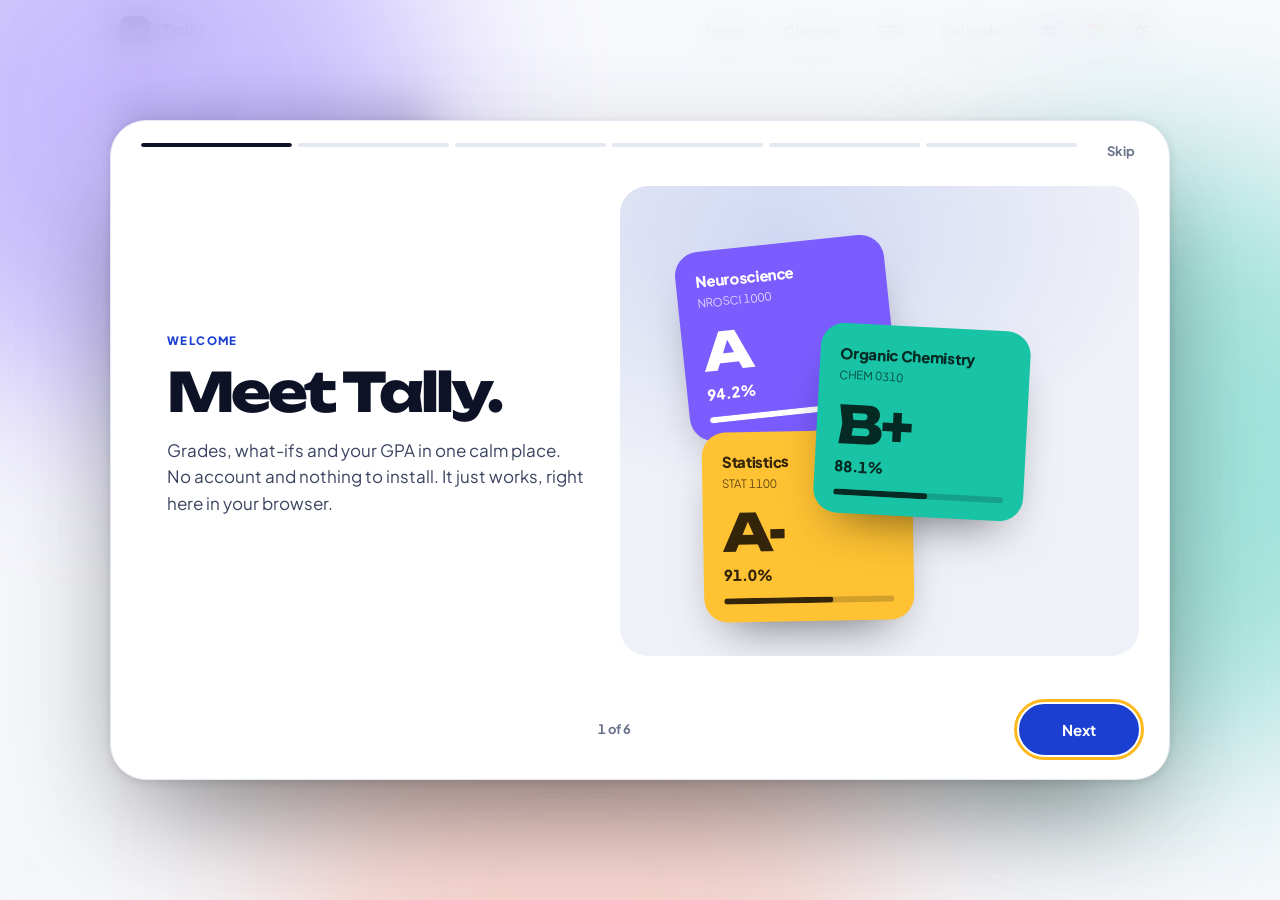
==== commit 219622d2: "First-run interactive tour, no-account setup wizard, replay buttons Co-Authored-By: Claude Opus 5.5 " ====
--- a/index.html
+++ b/index.html
@@ -856,6 +856,249 @@
 html[data-priv] #privBtn .eyeoff{opacity:1;transform:none}
 html[data-priv] #privBtn{background:var(--blue-soft);color:var(--blue)}
 .gnum{width:fit-content}
+
+/* ---------- tour + setup ---------- */
+html.tour-lock,html.tour-lock body{overflow:hidden}
+.tour{position:fixed;inset:0;z-index:250;display:grid;place-items:center;padding:20px;background:color-mix(in srgb,var(--bg) 70%,transparent);-webkit-backdrop-filter:blur(22px) saturate(1.2);backdrop-filter:blur(22px) saturate(1.2);opacity:0;transition:opacity .45s cubic-bezier(.2,.7,.2,1)}
+.tour.open{opacity:1}
+.tour.closing{opacity:0;transition-duration:.35s}
+.tbg{position:absolute;inset:0;overflow:hidden;pointer-events:none}
+.tbg i{position:absolute;width:46vmax;height:46vmax;border-radius:50%;filter:blur(90px);opacity:.38;animation:tdrift 18s ease-in-out infinite alternate}
+.tbg i:nth-child(1){background:#7B5CFF;left:-12vmax;top:-14vmax}
+.tbg i:nth-child(2){background:#19C3A5;right:-14vmax;top:18vh;animation-delay:-6s;animation-duration:22s}
+.tbg i:nth-child(3){background:#FF7A59;left:22vw;bottom:-22vmax;animation-delay:-11s;animation-duration:26s;opacity:.26}
+@keyframes tdrift{0%{transform:translate(0,0) scale(1)}50%{transform:translate(6vmax,4vmax) scale(1.12)}100%{transform:translate(-4vmax,7vmax) scale(.94)}}
+.tframe{position:relative;width:min(1060px,100%);height:min(660px,calc(100vh - 40px));display:flex;flex-direction:column;border-radius:36px;background:var(--card);border:1px solid var(--line);box-shadow:0 50px 120px -30px rgba(0,0,0,.55),0 2px 10px rgba(0,0,0,.12);overflow:hidden;transform:translateY(26px) scale(.965);transition:transform .7s cubic-bezier(.16,1,.3,1)}
+.tour.open .tframe{transform:none}
+.tour.closing .tframe{transform:translateY(14px) scale(.98)}
+.tbars{display:flex;gap:6px;padding:22px 92px 0 30px}
+.tbars i{flex:1;height:4px;border-radius:9px;background:var(--line);overflow:hidden;cursor:pointer}
+.tbars b{display:block;height:100%;width:0;border-radius:9px;background:var(--ink);transition:width .6s cubic-bezier(.2,.7,.2,1)}
+.tbars i.done b,.tbars i.cur b{width:100%}
+.tskip{all:unset;cursor:pointer;position:absolute;top:13px;right:20px;z-index:3;padding:7px 14px;border-radius:99px;font-weight:700;font-size:13px;color:var(--mut);transition:background-color .2s,color .2s}
+.tskip:hover{background:var(--soft);color:var(--ink)}
+.tslides{position:relative;flex:1;min-height:0;touch-action:pan-y}
+.slide{position:absolute;inset:0;display:grid;grid-template-columns:minmax(0,.92fr) minmax(0,1.08fr);align-items:center;gap:10px;padding:10px 30px 0 56px;opacity:0;pointer-events:none;transform:translateX(34px);filter:blur(6px);transition:opacity .55s cubic-bezier(.2,.7,.2,1),transform .7s cubic-bezier(.16,1,.3,1),filter .55s ease}
+.slide.past{transform:translateX(-34px)}
+.slide.on{opacity:1;pointer-events:auto;transform:none;filter:none}
+.tx .tk{display:inline-block;font:800 11.5px "Plus Jakarta Sans",system-ui,sans-serif;letter-spacing:.12em;text-transform:uppercase;color:var(--blue);margin-bottom:16px}
+.tx h2{font-family:var(--disp);font-weight:800;font-size:clamp(32px,4.4vw,54px);line-height:1.02;letter-spacing:-0.055em;margin:0 0 18px}
+.tx p{font-size:17px;line-height:1.55;color:var(--ink2);max-width:420px}
+.slide.play .tx>*{animation:trise .75s cubic-bezier(.16,1,.3,1) both}
+.slide.play .tx>*:nth-child(2){animation-delay:.07s}
+.slide.play .tx>*:nth-child(3){animation-delay:.14s}
+@keyframes trise{from{opacity:0;transform:translateY(16px)}to{opacity:1;transform:none}}
+.stw{position:relative;height:100%;max-height:470px;display:grid;place-items:center;border-radius:28px;background:radial-gradient(120% 90% at 30% 10%,color-mix(in srgb,var(--blue) 14%,transparent),transparent 60%),var(--soft);overflow:hidden}
+.tnav{display:flex;align-items:center;justify-content:space-between;gap:12px;padding:18px 30px 24px}
+.tback{all:unset;cursor:pointer;padding:10px 16px;border-radius:99px;font-weight:700;color:var(--mut)}
+.tback:hover{color:var(--ink);background:var(--soft)}
+.tcount{font-size:13px;font-weight:700;color:var(--mut)}
+.tgo{display:flex;gap:10px}
+.tgo .btn{padding:12px 22px;font-size:15px}
+.tnext{min-width:120px;transition:transform .2s ease,min-width .3s ease}
+.tnext:active{transform:scale(.96)}
+/* mock tiles */
+.mk{background:var(--c);color:var(--fg);border-radius:24px;padding:18px 20px;box-shadow:0 24px 50px -24px rgba(0,0,0,.6);display:flex;flex-direction:column}
+.mk b{font-weight:800;font-size:15px;letter-spacing:-0.02em}
+.mk small{font-size:11.5px;opacity:.75;margin-top:2px}
+.mk .mL{font-family:var(--disp);font-weight:800;font-size:52px;letter-spacing:-0.06em;line-height:1;margin-top:14px}
+.mk em{font-style:normal;font-weight:800;font-size:15px;margin-top:4px}
+.mkbar{height:6px;border-radius:9px;background:color-mix(in srgb,var(--fg) 22%,transparent);margin-top:12px;overflow:hidden}
+.mkbar i{display:block;height:100%;width:0;border-radius:9px;background:var(--fg)}
+.st{width:100%}
+.st3,.st4{display:grid;place-items:center}
+.st1{position:relative;width:100%;height:100%}
+.st1 .mk{position:absolute;width:210px}
+.st1 .m1{left:12%;top:12%;transform:rotate(-6deg)}
+.st1 .m2{left:38%;top:30%;transform:rotate(3deg);z-index:2}
+.st1 .m3{left:16%;top:52%;transform:rotate(-1deg)}
+.slide.play .st1 .mk{animation:tfloat .9s cubic-bezier(.16,1,.3,1) both}
+.slide.play .st1 .m2{animation-delay:.12s}
+.slide.play .st1 .m3{animation-delay:.24s}
+.slide.play .st1 .mkbar i{animation:tbar 1.2s .5s cubic-bezier(.2,.7,.2,1) forwards}
+@keyframes tfloat{from{opacity:0;translate:0 40px;scale:.9}to{opacity:1;translate:0 0;scale:1}}
+@keyframes tbar{to{width:var(--w)}}
+.st1 .mk:hover{translate:0 -6px;transition:translate .3s ease}
+.st2{display:flex;flex-direction:column;align-items:center;gap:14px;width:100%;padding:0 30px}
+.mk.wide{width:min(380px,100%);padding:22px 24px}
+.mkh{display:flex;justify-content:space-between;align-items:baseline;gap:10px}
+.mkg{display:flex;align-items:baseline;gap:14px}
+.mkg .mL{font-size:72px}
+.mkg .mP{font-weight:800;font-size:22px;letter-spacing:-0.02em}
+.mL.bump{animation:tpop .45s cubic-bezier(.2,1.6,.4,1)}
+@keyframes tpop{0%{transform:scale(.8);opacity:.4}100%{transform:none;opacity:1}}
+.mkr{display:flex;justify-content:space-between;margin-top:18px;font-weight:700;font-size:14px}
+.st2 input[type=range]{-webkit-appearance:none;appearance:none;width:100%;height:10px;border-radius:99px;margin:12px 0 0;background:linear-gradient(90deg,var(--fg) var(--v,75%),color-mix(in srgb,var(--fg) 22%,transparent) var(--v,75%));cursor:grab;accent-color:auto}
+.st2 input[type=range]::-webkit-slider-thumb{-webkit-appearance:none;width:26px;height:26px;border-radius:50%;background:#fff;box-shadow:0 4px 14px rgba(0,0,0,.35);transition:transform .15s}
+.st2 input[type=range]:active::-webkit-slider-thumb{transform:scale(1.15)}
+.st2 input[type=range]::-moz-range-thumb{width:26px;height:26px;border:0;border-radius:50%;background:#fff;box-shadow:0 4px 14px rgba(0,0,0,.35)}
+.mkticks{display:flex;justify-content:space-between;font-size:11px;opacity:.7;margin-top:6px;font-weight:700}
+.hint2{font-size:13px;font-weight:700;color:var(--mut)}
+.hand{display:inline-block;animation:thand 1.6s ease-in-out infinite}
+@keyframes thand{0%,100%{transform:translateX(-4px)}50%{transform:translateX(4px)}}
+.slide.play .st2 .mk{animation:tfloat .8s cubic-bezier(.16,1,.3,1) both}
+.dl{width:min(400px,88%);background:var(--card);border:1px solid var(--line);border-radius:24px;padding:22px;box-shadow:0 24px 50px -28px rgba(0,0,0,.5)}
+.dlh{display:flex;justify-content:space-between;align-items:baseline;margin-bottom:14px}
+.dlh b{font-size:17px}
+.dlh span{font-family:var(--disp);font-weight:800;font-size:30px;letter-spacing:-0.05em;color:var(--blue)}
+.dlh span.bump{animation:tpop .45s cubic-bezier(.2,1.6,.4,1)}
+.dlc{display:flex;flex-wrap:wrap;gap:8px;margin-bottom:16px}
+.dch{display:inline-flex;align-items:baseline;gap:8px;padding:8px 12px;border-radius:12px;background:var(--soft);font-size:12.5px;font-weight:700;color:var(--mut);transition:opacity .4s,transform .4s cubic-bezier(.2,.7,.2,1),background-color .3s}
+.dch b{color:var(--ink);font-size:15px}
+.dch.low{background:color-mix(in srgb,var(--warn) 16%,transparent)}
+.dch.gone{opacity:.35;transform:scale(.92)}
+.dch.gone b{text-decoration:line-through}
+.slide.play .dch{animation:tfloat .6s var(--d) cubic-bezier(.16,1,.3,1) both}
+.dlsw{margin:0}
+.mcal{width:min(430px,90%);background:var(--card);border:1px solid var(--line);border-radius:24px;padding:16px 16px 18px;box-shadow:0 24px 50px -28px rgba(0,0,0,.5)}
+.mch{display:grid;grid-template-columns:repeat(5,1fr);text-align:center;font:800 10.5px "Plus Jakarta Sans",system-ui,sans-serif;letter-spacing:.08em;text-transform:uppercase;color:var(--mut);margin-bottom:10px}
+.mcg{position:relative;display:grid;grid-template-columns:repeat(5,1fr);gap:6px;height:260px;background-image:linear-gradient(var(--line) 1px,transparent 1px);background-size:100% 25%}
+.mcc{position:relative}
+.mb{position:absolute;left:0;right:0;border-radius:10px;background:var(--c);color:var(--fg);font-size:10.5px;font-weight:800;padding:5px 7px;box-shadow:0 8px 16px -10px var(--c);overflow:hidden}
+.slide.play .mb{animation:tdrop .7s var(--d) cubic-bezier(.16,1,.3,1) both}
+@keyframes tdrop{from{opacity:0;transform:translateY(-18px) scale(.9)}to{opacity:1;transform:none}}
+.mbreak{position:absolute;left:calc(60% + 2px);right:0;top:0;bottom:0;border-radius:12px;background:linear-gradient(180deg,color-mix(in srgb,#2DD4FF 30%,transparent),color-mix(in srgb,#2DD4FF 6%,transparent));display:flex;justify-content:center;padding-top:10px}
+.mbreak b{font-size:10.5px;font-weight:800;color:var(--ink);background:#2DD4FF;color:#06202a;height:fit-content;padding:3px 9px;border-radius:99px}
+.slide.play .mbreak{animation:twipe .9s 1s cubic-bezier(.16,1,.3,1) both}
+@keyframes twipe{from{clip-path:inset(0 100% 0 0);opacity:.4}to{clip-path:inset(0 0 0 0);opacity:1}}
+.st5{display:flex;flex-direction:column;align-items:center;gap:18px}
+.pv{position:relative;display:flex;flex-direction:column;align-items:center;padding:26px 42px 24px;border-radius:28px;background:linear-gradient(160deg,#2547E8,#1B3FD1);color:#fff;box-shadow:0 30px 60px -28px #1B3FD1}
+.pv small{font-weight:700;opacity:.8}
+.pvn{font-family:var(--disp);font-weight:800;font-size:84px;letter-spacing:-0.06em;line-height:1;margin-top:6px;transition:filter .35s cubic-bezier(.2,.7,.2,1)}
+.pv.on .pvn{filter:blur(16px)}
+.pv.on .pvn:hover{filter:blur(0)}
+.pvb{all:unset;cursor:pointer;position:absolute;top:14px;right:14px;width:34px;height:34px;border-radius:99px;display:grid;place-items:center;background:rgba(255,255,255,.16);transition:background-color .2s,transform .2s}
+.pvb:hover{background:rgba(255,255,255,.28)}
+.pvb:active{transform:scale(.9)}
+.pvb svg{width:17px;height:17px}
+.pvchips{display:flex;gap:8px;flex-wrap:wrap;justify-content:center}
+.pvchips span{padding:8px 14px;border-radius:99px;background:var(--card);border:1px solid var(--line);font-weight:700;font-size:13px}
+.slide.play .pvchips span{animation:tfloat .6s var(--d) cubic-bezier(.16,1,.3,1) both}
+.slide.play .pv{animation:tfloat .8s cubic-bezier(.16,1,.3,1) both}
+.st6{position:relative;display:grid;place-items:center;width:100%;height:100%}
+.bigmark svg{width:132px;height:132px;filter:drop-shadow(0 26px 40px rgba(0,0,0,.35))}
+.bigmark .ck{stroke-dasharray:40;stroke-dashoffset:40}
+.slide.play .bigmark .ck,.sdone .bigmark .ck{animation:tdraw .8s .35s cubic-bezier(.65,0,.35,1) forwards}
+@keyframes tdraw{to{stroke-dashoffset:0}}
+.slide.play .bigmark,.sdone .bigmark{animation:tpop .7s cubic-bezier(.2,1.5,.4,1) both}
+.rings{position:absolute;inset:0;display:grid;place-items:center;pointer-events:none}
+.rings i{grid-area:1/1;width:150px;height:150px;border-radius:50%;border:2px solid var(--blue);opacity:0}
+.slide.play .rings i{animation:tring 2.6s cubic-bezier(.2,.7,.2,1) infinite}
+.rings i:nth-child(2){animation-delay:.8s!important}
+.rings i:nth-child(3){animation-delay:1.6s!important}
+@keyframes tring{from{transform:scale(.9);opacity:.5}to{transform:scale(2.4);opacity:0}}
+/* setup */
+.setupv .tframe{width:min(720px,100%);height:auto;max-height:calc(100vh - 40px)}
+.sbar{display:flex;align-items:center;justify-content:space-between;padding:18px 22px 0 26px}
+.sbrand{display:flex;align-items:center;gap:10px;font-weight:800;font-size:14px;color:var(--mut)}
+.sbrand svg{width:26px;height:26px}
+.sbar .tskip{position:static}
+.sbody{overflow:auto;padding:8px 40px 32px}
+.sstep{opacity:0;transform:translateY(14px);transition:opacity .45s cubic-bezier(.2,.7,.2,1),transform .55s cubic-bezier(.16,1,.3,1)}
+.sstep.in{opacity:1;transform:none}
+.sstep.out{opacity:0;transform:translateY(-10px);transition-duration:.18s}
+.sdots{display:flex;gap:6px;margin:10px 0 22px}
+.sdots i{width:26px;height:5px;border-radius:9px;background:var(--line);transition:background-color .3s,width .4s}
+.sdots i.d{background:var(--ink)}
+.sdots i.c{background:var(--blue);width:44px}
+.sstep .tk{display:inline-block;font:800 11.5px "Plus Jakarta Sans",system-ui,sans-serif;letter-spacing:.12em;text-transform:uppercase;color:var(--blue);margin-bottom:12px}
+.sstep h2{font-family:var(--disp);font-weight:800;font-size:clamp(28px,4vw,40px);line-height:1.05;letter-spacing:-0.05em;margin:0 0 10px}
+.slead{color:var(--ink2);font-size:16px;line-height:1.5;margin-bottom:24px;max-width:520px}
+.sform{display:flex;flex-direction:column;gap:16px}
+.sfl{display:flex;flex-direction:column;gap:8px;font-size:12px;font-weight:700;letter-spacing:.06em;text-transform:uppercase;color:var(--mut)}
+.sfl em{font-style:normal;text-transform:none;letter-spacing:0;font-weight:600;opacity:.75}
+.sfl input[type=text]{height:52px;border-radius:16px;padding:0 16px;font-size:17px;font-weight:700;text-transform:none;letter-spacing:0;color:var(--ink)}
+.sfl .tp{display:block}
+.sfl .tpbtn{width:100%;height:52px;border-radius:16px;font-size:15px;text-align:left;padding:0 16px;display:flex;align-items:center;text-transform:none;letter-spacing:0}
+.stwo{display:grid;grid-template-columns:1fr 1fr;gap:14px}
+.sact{display:flex;justify-content:space-between;align-items:center;gap:10px;margin-top:28px}
+.sact .btn{padding:12px 22px;font-size:15px}
+.sopts{display:grid;gap:12px}
+.sopt{all:unset;cursor:pointer;box-sizing:border-box;display:grid;grid-template-columns:52px 1fr;grid-template-rows:auto auto auto;column-gap:16px;align-items:start;padding:18px 20px;border-radius:22px;background:var(--soft);border:2px solid transparent;transition:transform .25s cubic-bezier(.2,.7,.2,1),border-color .2s,background-color .2s;opacity:0;animation:tfloat .6s cubic-bezier(.16,1,.3,1) forwards}
+.sopt:nth-child(2){animation-delay:.07s}
+.sopt:nth-child(3){animation-delay:.14s}
+.sopt:hover{transform:translateY(-2px);border-color:var(--line);background:var(--elev)}
+.sopt:focus-visible{border-color:var(--blue)}
+.sopt.rec{border-color:color-mix(in srgb,#7B5CFF 45%,transparent);background:color-mix(in srgb,#7B5CFF 9%,var(--soft))}
+.soi{grid-row:1 / 4;width:52px;height:52px;border-radius:16px;display:grid;place-items:center;font-size:22px;font-weight:800;background:var(--c);color:#fff}
+.sopt b{font-size:17px;letter-spacing:-0.02em}
+.sopt small{color:var(--mut);font-size:14px;line-height:1.45;margin-top:3px}
+.sopt em{font-style:normal;font-weight:800;font-size:11.5px;letter-spacing:.06em;text-transform:uppercase;color:#7B5CFF;margin-top:8px}
+.ssteps{list-style:none;padding:0;margin:0 0 18px;display:grid;gap:10px}
+.ssteps li{display:grid;grid-template-columns:36px 1fr auto;align-items:center;gap:14px;padding:14px 16px;border-radius:18px;background:var(--soft);opacity:0;animation:tfloat .6s cubic-bezier(.16,1,.3,1) forwards}
+.ssteps li:nth-child(2){animation-delay:.08s}
+.ssteps li:nth-child(3){animation-delay:.16s}
+.ssteps b{display:block;font-size:15px}
+.ssteps small{display:block;color:var(--mut);font-size:13px;margin-top:2px;line-height:1.4}
+.sn{width:36px;height:36px;border-radius:12px;display:grid;place-items:center;background:var(--card);font-weight:800;color:var(--blue)}
+.sbtns{display:flex;gap:6px;flex-wrap:wrap}
+.sbtns a{text-decoration:none}
+.btn.ok{background:var(--good)!important;border-color:var(--good)!important;color:#05251a!important}
+.sdrop{display:flex;flex-direction:column;align-items:center;justify-content:center;gap:4px;min-height:150px;border-radius:22px;border:2px dashed var(--line);cursor:pointer;text-align:center;padding:18px;transition:border-color .2s,background-color .2s,transform .2s}
+.sdrop:hover,.sdrop.over{border-color:var(--blue);background:var(--blue-soft)}
+.sdrop.over{transform:scale(1.01)}
+.sdrop.bad{animation:tshake .5s}
+.sdi{font-size:26px;color:var(--blue);margin-bottom:4px}
+.sdrop b{font-size:16px}
+.sdrop small{color:var(--mut)}
+.serr{color:var(--warn);font-weight:700;font-size:13px;margin-top:6px}
+.srows{display:grid;gap:10px}
+.srow{display:grid;grid-template-columns:1fr 120px;gap:10px;opacity:0;animation:tfloat .5s var(--d,0ms) cubic-bezier(.16,1,.3,1) forwards}
+.srow input{height:50px;border-radius:15px;padding:0 16px;font-size:16px;font-weight:600}
+.srow input.shake{animation:tshake .5s;border-color:var(--warn)}
+@keyframes tshake{0%,100%{transform:none}20%,60%{transform:translateX(-6px)}40%,80%{transform:translateX(6px)}}
+.sadd{all:unset;cursor:pointer;margin-top:12px;padding:10px 14px;border-radius:12px;font-weight:700;color:var(--blue)}
+.sadd:hover{background:var(--blue-soft)}
+.sdone{display:flex;flex-direction:column;align-items:center;text-align:center;padding:10px 0 4px}
+.sdone .bigmark svg{width:104px;height:104px}
+.sdone h2{margin-top:22px}
+.sdone .slead{margin-left:auto;margin-right:auto}
+.sdone .btn{padding:13px 28px;font-size:16px}
+.sfoot{display:block;margin-top:16px;color:var(--mut);font-size:12.5px}
+/* AI card + empty home */
+.aicta{all:unset;cursor:pointer;box-sizing:border-box;width:100%;display:flex;align-items:center;gap:16px;margin-top:20px;padding:18px 22px;border-radius:24px;background:linear-gradient(120deg,color-mix(in srgb,#7B5CFF 16%,var(--card)),var(--card) 70%);border:1px solid var(--line);transition:transform .25s cubic-bezier(.2,.7,.2,1),border-color .2s}
+.aicta:hover{transform:translateY(-2px);border-color:color-mix(in srgb,#7B5CFF 50%,transparent)}
+.aicta .soi{width:46px;height:46px;border-radius:14px;flex:0 0 auto}
+.aicta b{display:block;font-size:16px;letter-spacing:-0.02em}
+.aicta small{display:block;color:var(--mut);font-size:13.5px;margin-top:2px}
+.aicta .go{margin-left:auto;font-weight:800;color:#7B5CFF;white-space:nowrap}
+.welc{margin-top:22px;padding:clamp(26px,4vw,44px);border-radius:32px;background:radial-gradient(90% 120% at 100% 0%,color-mix(in srgb,#7B5CFF 22%,transparent),transparent 60%),radial-gradient(70% 90% at 0% 100%,color-mix(in srgb,#19C3A5 18%,transparent),transparent 60%),var(--card);border:1px solid var(--line);box-shadow:var(--shadow)}
+.welc h2{font-family:var(--disp);font-weight:800;font-size:clamp(30px,4.6vw,48px);letter-spacing:-0.055em;line-height:1.03;margin:0 0 12px}
+.welc p{color:var(--ink2);font-size:16px;max-width:520px;line-height:1.5}
+.welc .onbrow{display:flex;flex-wrap:wrap;gap:10px;margin-top:22px}
+.welc .btn.big{padding:13px 24px;font-size:15.5px}
+.replayrow{display:flex;gap:8px;flex-wrap:wrap;margin:6px 0 12px}
+@media (max-width:720px){
+  .tour{padding:0}
+  .tframe{border-radius:0;height:100%;width:100%;border:0}
+  .tbars{padding:calc(14px + env(safe-area-inset-top,0px)) 80px 0 18px}
+  .tskip{top:calc(6px + env(safe-area-inset-top,0px));right:10px}
+  .slide{grid-template-columns:1fr;grid-template-rows:minmax(0,1fr) auto;padding:14px 18px 0;gap:18px;align-items:stretch}
+  .stw{order:-1;max-height:none;min-height:0;border-radius:24px}
+  .tx h2{font-size:32px;margin-bottom:10px}
+  .tx p{font-size:15px}
+  .tx .tk{margin-bottom:10px}
+  .tnav{padding:14px 18px calc(18px + env(safe-area-inset-bottom,0px))}
+  .tcount{display:none}
+  .tgo .btn{padding:12px 18px}
+  .st1 .mk{width:160px;padding:14px 16px}
+  .st1 .mk .mL{font-size:38px}
+  .st1 .m1{left:6%;top:8%}.st1 .m2{left:auto;right:6%;top:26%}.st1 .m3{left:12%;top:50%}
+  .mkg .mL{font-size:56px}
+  .mcg{height:200px}
+  .pvn{font-size:64px}
+  .setupv .tframe{max-height:none;height:100%}
+  .sbody{padding:4px 20px calc(24px + env(safe-area-inset-bottom,0px))}
+  .stwo{grid-template-columns:1fr}
+  .ssteps li{grid-template-columns:36px 1fr}
+  .ssteps li>.btn,.ssteps li>.sbtns{grid-column:2}
+  .srow{grid-template-columns:1fr 92px}
+  .aicta .go{display:none}
+}
+@media (prefers-reduced-motion:reduce){
+  .tour *,.tour{animation-duration:.01ms!important;animation-delay:0ms!important;transition-duration:.01ms!important}
+  .tbg i{animation:none}
+}
 </style></head><body><header class="top" id="shell-header"><div class="wrap">
   <button class="brand" data-act="go" data-v="home" aria-label="Tally home"><svg class="mark" viewBox="0 0 64 64" aria-hidden="true"><rect width="64" height="64" rx="22" fill="#0D1226"/><path d="M21.5 33.5 29 41 43 25" fill="none" stroke="#FFB81C" stroke-width="8" stroke-linecap="round" stroke-linejoin="round"/></svg><span class="t">Tally</span></button>
   <div class="right"><nav class="tabs" aria-label="Sections">
@@ -1364,6 +1607,7 @@
 }
 function backupHtml(skipAi){
   return (skipAi?'':aiCard(false))+syncHtml()+'<details><summary>Backup and reset</summary>'
+    +'<div class="replayrow"><button type="button" class="btn" data-act="tourplay">▶ Replay demo</button><button type="button" class="btn" data-act="setupplay">↺ Replay setup</button></div>'
     +'<p class="sub">Your changes save on this device automatically. Download a backup file now and then so you can restore it on another device or after clearing your browser data.</p>'
     +'<div class="addrow" style="padding-left:0"><button class="btn pri" data-act="download">Download backup file</button>'
     +'<label class="btn" style="cursor:pointer">Upload grade file<input type="file" id="bkfile" accept=".json,application/json" hidden></label>'
@@ -1963,16 +2207,13 @@
 - "due" is a date like "2026-09-30". "notes" is an array of short strings.
 - Optional extra credit per class: "extraCredit": { "points": 2, "percent": null, "totalPoints": 400 }.`;
 function aiCard(open){
-  return '<details class="ai"'+(open?' open':'')+'><summary>Set up classes and grades with Claude or ChatGPT</summary>'
-    +'<p class="sub">Give an AI chat your syllabi and any grades you have (PDFs, screenshots, spreadsheets) together with the prompt below. It builds your classes, categories, scoring rules and due dates into a file. Then use “Upload a grade file” here.</p>'
-    +'<textarea readonly id="aiPrompt" aria-label="Prompt to copy">'+esc(AI_PROMPT)+'</textarea>'
-    +'<div class="addrow" style="padding-left:0"><button class="btn pri" data-act="copyprompt">Copy prompt</button></div></details>';
+  return '<button type="button" class="aicta" data-act="setupai"><span class="soi" style="--c:#7B5CFF">✦</span><span><b>Set up classes with AI</b><small>Give your syllabi to ChatGPT or Claude and Tally builds every class for you.</small></span><span class="go">Start →</span></button>';
 }
 function emptyHome(){
   return semTitle()
     +(PRIOR_CR?'<div id="heroBox">'+heroHtml()+'</div>':'')
-    +'<section class="card onb"><h2 class="projh">Set up your semester</h2><p class="projp">Add your classes one at a time, or bring in grades you already have. Everything stays in your browser.</p>'
-    +'<div class="onbrow"><button class="btn pri" data-act="newclass">Add a class</button><label class="btn" style="cursor:pointer">Upload a grade file<input type="file" id="bkfile2" accept=".json,application/json" hidden></label></div></section>'
+    +'<section class="welc"><h2>Welcome to Tally.</h2><p>Set up your semester in about a minute. No account, nothing to install. Everything stays on this device.</p>'
+    +'<div class="onbrow"><button class="btn pri big" data-act="setupplay">Start setup</button><button class="btn big" data-act="newclass">Add a class</button><label class="btn big" style="cursor:pointer">Upload a grade file<input type="file" id="bkfile2" accept=".json,application/json" hidden></label><button class="btn big" data-act="tourplay">Watch the tour</button></div></section>'
     +aiCard(true)+backupHtml(true);
 }
 function baseHtml(){
@@ -2406,6 +2647,9 @@
   if(a==='calday'){ calDay=b.dataset.d; calRedraw(); return; }
   if(a==='calwk'){ const w=b.dataset.w; if(w==='prev'){ calWk=addD(calWk,-7); if(calDay) calDay=addD(calDay,-7); } else if(w==='next'){ calWk=addD(calWk,7); if(calDay) calDay=addD(calDay,7); } else if(w==='today'){ calWk=null; calDay=null; } else { calWk=w; calDay=null; } calRedraw(); return; }
   if(a==='evnew'){ const r=b.getBoundingClientRect(), mins=Math.round((((ev.clientY-r.top)/r.height)*(+b.dataset.hrs)*60+(+b.dataset.h0)*60)/30)*30; evModal({date:b.dataset.date,st:minT(mins),en:minT(mins+60)}); return; }
+  if(a==='tourplay'){ tourOpen(); return; }
+  if(a==='setupplay'){ setupOpen(); return; }
+  if(a==='setupai'){ setupOpen('ai'); return; }
   if(a==='clsopen'){ classModal(b.dataset.id,b.dataset.d); return; }
   if(a==='skipwk'){ const o=b.dataset.k==='e'?(S.events||[]).find(x=>x.id===b.dataset.id):getC(b.dataset.id); if(o){ o.skip=o.skip||[]; if(!o.skip.includes(calWk)) o.skip.push(calWk); save(); closeModal(); calRedraw(); } return; }
   if(a==='unskip'){ const o=b.dataset.k==='e'?(S.events||[]).find(x=>x.id===b.dataset.id):getC(b.dataset.id); if(o){ o.skip=(o.skip||[]).filter(w=>w!==b.dataset.w); save(); const ch=b.closest('.skc'); if(ch) ch.remove(); calRedraw(); } return; }
@@ -2480,6 +2724,173 @@
 });
 
 /* ---------- start ---------- */
+/* ---------- first-run tour + setup wizard ---------- */
+const TOUR_KEY='tally-tour-seen';
+let tourEl=null, tourKey=null;
+const ICON_CHECK='<svg viewBox="0 0 64 64" aria-hidden="true"><rect width="64" height="64" rx="22" fill="#0D1226"/><path class="ck" d="M21.5 33.5 29 41 43 25" fill="none" stroke="#FFB81C" stroke-width="8" stroke-linecap="round" stroke-linejoin="round"/></svg>';
+function tourShell(cls){
+  tourClose(true);
+  const el=document.createElement('div'); el.className='tour '+cls; el.setAttribute('role','dialog'); el.setAttribute('aria-modal','true');
+  el.innerHTML='<div class="tbg" aria-hidden="true"><i></i><i></i><i></i></div><div class="tframe"></div>';
+  document.body.appendChild(el); tourEl=el; document.documentElement.classList.add('tour-lock');
+  requestAnimationFrame(function(){ requestAnimationFrame(function(){ el.classList.add('open'); }); });
+  return el.querySelector('.tframe');
+}
+function tourClose(now){
+  const el=tourEl; if(!el) return; tourEl=null;
+  if(tourKey){ document.removeEventListener('keydown',tourKey,true); tourKey=null; }
+  document.documentElement.classList.remove('tour-lock');
+  if(now){ el.remove(); return; }
+  el.classList.remove('open'); el.classList.add('closing'); setTimeout(function(){ el.remove(); },420);
+}
+const mkLetter=p=>{ const r=STD.find(x=>p+1e-9>=x[0]); return r?r[1]:'F'; };
+const TOUR=[
+  {k:'Welcome',t:'Meet Tally.',b:'Grades, what-ifs and your GPA in one calm place. No account and nothing to install. It just works, right here in your browser.',
+   s:'<div class="st st1">'
+     +'<div class="mk m1" style="--c:#7B5CFF;--fg:#fff"><b>Neuroscience</b><small>NROSCI 1000</small><span class="mL">A</span><em>94.2%</em><div class="mkbar"><i style="--w:72%"></i></div></div>'
+     +'<div class="mk m2" style="--c:#19C3A5;--fg:#052A24"><b>Organic Chemistry</b><small>CHEM 0310</small><span class="mL">B+</span><em>88.1%</em><div class="mkbar"><i style="--w:55%"></i></div></div>'
+     +'<div class="mk m3" style="--c:#FFC233;--fg:#33240A"><b>Statistics</b><small>STAT 1100</small><span class="mL">A-</span><em>91.0%</em><div class="mkbar"><i style="--w:64%"></i></div></div></div>'},
+  {k:'What-ifs',t:'See your grade before it happens.',b:'Drag the final exam score and watch the grade move. Every class has this, for every assignment.',
+   s:'<div class="st st2"><div class="mk wide" style="--c:#4C92FF;--fg:#fff"><div class="mkh"><b>Organic Chemistry</b><small>What-if final grade</small></div>'
+     +'<div class="mkg"><span class="mL" id="twL">B+</span><span class="mP" id="twP">87.9%</span></div>'
+     +'<div class="mkr"><span>Final exam score</span><b id="twV">85%</b></div><input type="range" id="twR" min="40" max="100" value="85" aria-label="Final exam score">'
+     +'<div class="mkticks"><span>40</span><span>70</span><span>100</span></div></div><p class="hint2"><span class="hand">↔</span> Drag the slider</p></div>',
+   mount:function(sl){ const r=sl.querySelector('#twR'), L=sl.querySelector('#twL'), P=sl.querySelector('#twP'), V=sl.querySelector('#twV');
+     const up=function(){ const v=+r.value, p=0.7*89.1+0.3*v, nl=mkLetter(p); V.textContent=v+'%'; P.textContent=p.toFixed(1)+'%'; if(L.textContent!==nl){ L.textContent=nl; L.classList.remove('bump'); void L.offsetWidth; L.classList.add('bump'); } r.style.setProperty('--v',((v-40)/60*100)+'%'); };
+     r.addEventListener('input',up); up(); }},
+  {k:'Your syllabus, understood',t:'Dropped quizzes? Handled.',b:'Drop the lowest, best N of M, a final that replaces your worst exam, capped points, extra credit. Tally follows the rules your professor wrote. Try the switch.',
+   s:'<div class="st st3"><div class="dl"><div class="dlh"><b>Quizzes</b><span id="dlA">84.0%</span></div><div class="dlc">'
+     +[92,61,88,95,84].map((v,i)=>'<span class="dch'+(v===61?' low':'')+'" style="--d:'+(i*70)+'ms">Quiz '+(i+1)+'<b>'+v+'</b></span>').join('')
+     +'</div><label class="swrow dlsw"><span>Drop lowest score</span><input type="checkbox" class="swi" id="dlT"><i></i></label></div></div>',
+   mount:function(sl){ const t=sl.querySelector('#dlT'), a=sl.querySelector('#dlA'), low=sl.querySelector('.dch.low');
+     t.addEventListener('change',function(){ low.classList.toggle('gone',t.checked); a.textContent=(t.checked?89.75:84).toFixed(1)+'%'; a.classList.remove('bump'); void a.offsetWidth; a.classList.add('bump'); }); }},
+  {k:'Calendar',t:'Your whole week, at a glance.',b:'Add class times once. Tally lays out every week of the semester, with breaks and days off built in.',
+   s:(function(){ const B=[[0,8,22,'#7B5CFF','#fff','Neuro'],[2,8,22,'#7B5CFF','#fff','Neuro'],[1,30,26,'#19C3A5','#052A24','O-Chem'],[0,44,30,'#FFC233','#33240A','Lab'],[2,62,18,'#FF7A59','#2A1006','Stats'],[1,70,16,'#C9A6FF','#1a1033','Study']];
+     return '<div class="st st4"><div class="mcal"><div class="mch">'+['Mon','Tue','Wed','Thu','Fri'].map(d=>'<span>'+d+'</span>').join('')+'</div><div class="mcg">'
+       +[0,1,2,3,4].map(c=>'<div class="mcc">'+B.filter(b=>b[0]===c).map((b,i)=>'<span class="mb" style="top:'+b[1]+'%;height:'+b[2]+'%;--c:'+b[3]+';--fg:'+b[4]+';--d:'+(200+B.indexOf(b)*110)+'ms">'+b[5]+'</span>').join('')+'</div>').join('')
+       +'<div class="mbreak"><b>Fall break</b></div></div></div></div>'; })()},
+  {k:'Private by default',t:'Your grades stay yours.',b:'There is no account. Everything is saved on this device. Hide every grade with one tap and hover to peek. Sync between your devices only if you want to.',
+   s:'<div class="st st5"><div class="pv on" id="pvBox"><small>Cumulative GPA</small><span class="pvn">3.87</span><button type="button" class="pvb" id="pvB" aria-label="Show or hide grades"><svg viewBox="0 0 24 24" fill="none" stroke="currentColor" stroke-width="2" stroke-linecap="round" stroke-linejoin="round"><path d="M2.5 12S6 5.5 12 5.5 21.5 12 21.5 12 18 18.5 12 18.5 2.5 12 2.5 12z"/><circle cx="12" cy="12" r="3"/></svg></button></div>'
+     +'<div class="pvchips"><span style="--d:300ms">No account</span><span style="--d:420ms">Saved on this device</span><span style="--d:540ms">Optional sync</span></div><p class="hint2">Hover the number or tap the eye</p></div>',
+   mount:function(sl){ const b=sl.querySelector('#pvB'), box=sl.querySelector('#pvBox'); b.addEventListener('click',function(){ box.classList.toggle('on'); }); }},
+  {k:'Let’s go',t:'Set up in about a minute.',b:'Give your syllabi to ChatGPT or Claude and Tally builds every class, weight and due date for you. Or add them yourself.',
+   s:'<div class="st st6"><div class="bigmark">'+ICON_CHECK+'</div><div class="rings"><i></i><i></i><i></i></div></div>'}
+];
+function tourOpen(){
+  try{ localStorage.setItem(TOUR_KEY,'1'); }catch(e){}
+  const fr=tourShell('tourv'); let i=0;
+  const has=hasData();
+  fr.innerHTML='<div class="tbars">'+TOUR.map(()=>'<i><b></b></i>').join('')+'</div><button type="button" class="tskip" data-t="skip">Skip</button>'
+    +'<div class="tslides">'+TOUR.map((s,j)=>'<section class="slide" data-i="'+j+'"><div class="tx"><span class="tk">'+s.k+'</span><h2>'+s.t+'</h2><p>'+s.b+'</p></div><div class="stw">'+s.s+'</div></section>').join('')+'</div>'
+    +'<div class="tnav"><button type="button" class="tback" data-t="back">Back</button><span class="tcount"></span><div class="tgo"><button type="button" class="btn tsec" data-t="explore">'+(has?'Done':'Explore first')+'</button><button type="button" class="btn pri tnext" data-t="next">Next</button></div></div>';
+  const slides=[...fr.querySelectorAll('.slide')], bars=[...fr.querySelectorAll('.tbars b')];
+  TOUR.forEach((s,j)=>{ if(s.mount) s.mount(slides[j]); });
+  function show(n){
+    i=Math.max(0,Math.min(TOUR.length-1,n));
+    slides.forEach((s,j)=>{ s.classList.toggle('on',j===i); s.classList.toggle('past',j<i); s.setAttribute('aria-hidden',j===i?'false':'true'); });
+    const on=slides[i]; on.classList.remove('play'); void on.offsetWidth; on.classList.add('play');
+    bars.forEach((b,j)=>{ b.parentNode.classList.toggle('done',j<i); b.parentNode.classList.toggle('cur',j===i); });
+    fr.querySelector('.tback').style.visibility=i?'visible':'hidden';
+    fr.querySelector('.tcount').textContent=(i+1)+' of '+TOUR.length;
+    const last=i===TOUR.length-1;
+    fr.querySelector('.tnext').textContent=last?(has?'Set up more classes':'Set up my classes'):'Next';
+    fr.querySelector('.tsec').style.display=last?'':'none';
+    fr.classList.toggle('lastslide',last);
+  }
+  fr.addEventListener('click',function(ev){
+    const b=ev.target.closest('[data-t]'); if(!b) return; const t=b.dataset.t;
+    if(t==='next'){ if(i===TOUR.length-1){ tourClose(); setTimeout(function(){ setupOpen(); },260); } else show(i+1); }
+    else if(t==='back') show(i-1);
+    else if(t==='skip'||t==='explore') tourClose();
+  });
+  bars.forEach((b,j)=>b.parentNode.addEventListener('click',function(){ show(j); }));
+  let sx=null; const area=fr.querySelector('.tslides');
+  area.addEventListener('pointerdown',function(e){ if(e.target.closest('input,button,label')) return; sx=e.clientX; });
+  area.addEventListener('pointerup',function(e){ if(sx==null) return; const d=e.clientX-sx; sx=null; if(Math.abs(d)>50) show(i+(d<0?1:-1)); });
+  tourKey=function(e){ if(e.target&&e.target.matches&&e.target.matches('input[type=range]')) return;
+    if(e.key==='ArrowRight'){ e.preventDefault(); if(i<TOUR.length-1) show(i+1); } else if(e.key==='ArrowLeft'){ e.preventDefault(); show(i-1); } else if(e.key==='Escape') tourClose(); };
+  document.addEventListener('keydown',tourKey,true);
+  show(0); setTimeout(function(){ const n=fr.querySelector('.tnext'); if(n) n.focus({preventScroll:true}); },450);
+}
+function sampleSemester(){
+  const d=n=>isoPlus(n);
+  return {semesters:[{name:'Sample semester',current:true,finished:false,startDate:d(-38),endDate:d(66),classes:[
+    {name:'Intro to Neuroscience',code:'NROSCI 1000',professor:'Dr. Rivera',credits:3,scale:'plus-minus',meetings:[{days:['Mon','Wed'],start:'10:00',end:'11:15',location:'Langley A221'}],categories:[
+      {name:'Exams',weight:50,scoring:'average',replaceLowestWithFlagged:true,items:[{name:'Midterm 1',earned:86,outOf:100},{name:'Midterm 2',earned:null,outOf:100,due:d(9)},{name:'Final exam',earned:null,outOf:100,due:d(60),replacesLowest:true}]},
+      {name:'Quizzes',weight:20,scoring:'average',dropLowest:1,items:[{name:'Quiz 1',earned:9,outOf:10},{name:'Quiz 2',earned:6,outOf:10},{name:'Quiz 3',earned:10,outOf:10},{name:'Quiz 4',earned:null,outOf:10,due:d(4)}]},
+      {name:'Labs',weight:30,scoring:'total',items:[{name:'Lab 1',earned:18,outOf:20},{name:'Lab 2',earned:19,outOf:20},{name:'Lab 3',earned:null,outOf:20,due:d(11)}]}],
+      notes:['Lowest quiz is dropped.','The final replaces your lowest midterm if it is higher.']},
+    {name:'Statistics',code:'STAT 1100',professor:'Dr. Okafor',credits:4,scale:'plus-minus',meetings:[{days:['Tue','Thu'],start:'13:00',end:'14:15',location:'Benedum 102'}],categories:[
+      {name:'Homework',weight:30,scoring:'best',bestN:4,items:[{name:'HW 1',earned:10,outOf:10},{name:'HW 2',earned:8,outOf:10},{name:'HW 3',earned:9,outOf:10},{name:'HW 4',earned:null,outOf:10,due:d(3)},{name:'HW 5',earned:null,outOf:10,due:d(17)}]},
+      {name:'Exams',weight:70,scoring:'average',items:[{name:'Exam 1',earned:91,outOf:100},{name:'Exam 2',earned:null,outOf:100,due:d(13)}]}]},
+    {name:'Writing Seminar',code:'ENGCMP 0200',professor:'Prof. Lee',credits:3,scale:'plain',totalPointsGrading:true,meetings:[{days:['Fri'],start:'09:00',end:'11:50',location:'Cathedral 316'}],categories:[
+      {name:'Assignments',weight:100,scoring:'total',items:[{name:'Essay 1',earned:45,outOf:50},{name:'Essay 2',earned:null,outOf:50,due:d(8)},{name:'Portfolio',earned:null,outOf:100,due:d(58)}]}]}
+  ]}]};
+}
+const courseCount=()=>W.sems.reduce((a,s)=>a+s.courses.length,0);
+function setupOpen(start){
+  const fr=tourShell('setupv');
+  let step=start||'sem', rows=[{n:'',c:''},{n:'',c:''},{n:'',c:''}], added=0, how='';
+  fr.innerHTML='<div class="sbar"><div class="sbrand">'+ICON_CHECK+'<span>Set up Tally</span></div><button type="button" class="tskip" data-s="close">Close</button></div><div class="sbody"></div>';
+  const body=fr.querySelector('.sbody');
+  const dots=()=>{ const order=['sem','how','go','done'], cur=step==='sem'?0:step==='how'?1:step==='done'?3:2; return '<div class="sdots">'+order.map((o,j)=>'<i class="'+(j<cur?'d':j===cur?'c':'')+'"></i>').join('')+'</div>'; };
+  function card(inner){ return '<div class="sstep">'+dots()+inner+'</div>'; }
+  function draw(){
+    let h='';
+    if(step==='sem') h=card('<span class="tk">Step 1</span><h2>Let’s set up your semester.</h2><p class="slead">No account needed. Everything you add stays on this device.</p>'
+      +'<div class="sform"><label class="sfl">Semester name<input type="text" id="sName" value="'+esc(S.name)+'" placeholder="Fall 2026"></label>'
+      +'<div class="stwo"><div class="sfl"><span>First day <em>optional</em></span>'+dateField('name="sStart"',S.start,'First day','Pick a date')+'</div><div class="sfl"><span>Last day <em>optional</em></span>'+dateField('name="sEnd"',S.end,'Last day','Pick a date')+'</div></div></div>'
+      +'<div class="sact"><span></span><button type="button" class="btn pri" data-s="semnext">Continue</button></div>');
+    else if(step==='how') h=card('<span class="tk">Step 2</span><h2>How do you want to add classes?</h2><p class="slead">You can mix and match later.</p><div class="sopts">'
+      +'<button type="button" class="sopt rec" data-s="pick" data-h="ai"><span class="soi" style="--c:#7B5CFF">✦</span><b>Use AI with your syllabi</b><small>Upload syllabi to ChatGPT or Claude. It builds every class, weight, rule and due date.</small><em>Recommended · fastest</em></button>'
+      +'<button type="button" class="sopt" data-s="pick" data-h="manual"><span class="soi" style="--c:#19C3A5">＋</span><b>Add them myself</b><small>Type in class names and credits. Add categories and scores later.</small></button>'
+      +'<button type="button" class="sopt" data-s="pick" data-h="sample"><span class="soi" style="--c:#FFC233">◎</span><b>Try a sample semester</b><small>Explore with made-up classes first. Delete it anytime.</small></button></div>'
+      +'<div class="sact"><button type="button" class="btn" data-s="back" data-to="sem">Back</button><span></span></div>');
+    else if(step==='ai') h=card('<span class="tk">Step 3 · AI setup</span><h2>Let AI read your syllabi.</h2><p class="slead">Takes about a minute. Works with ChatGPT, Claude, or any chat that can make files.</p><ol class="ssteps">'
+      +'<li><span class="sn">1</span><div><b>Copy the Tally prompt</b><small>It tells the AI exactly what file to make.</small></div><button type="button" class="btn pri sm" data-s="copy">Copy prompt</button></li>'
+      +'<li><span class="sn">2</span><div><b>Open a chat and attach your syllabi</b><small>Paste the prompt, attach syllabi and any grades (PDFs, screenshots, Canvas exports).</small></div><div class="sbtns"><a class="btn sm" href="https://chatgpt.com/" target="_blank" rel="noopener">ChatGPT ↗</a><a class="btn sm" href="https://claude.ai/new" target="_blank" rel="noopener">Claude ↗</a></div></li>'
+      +'<li><span class="sn">3</span><div><b>Drop the file it gives you</b><small>Usually called grades.json.</small></div></li></ol>'
+      +'<label class="sdrop" id="sDrop"><input type="file" id="sFile" accept=".json,application/json" hidden><span class="sdi">⤓</span><b>Drop grades.json here</b><small>or click to choose the file</small><span class="serr" id="sErr"></span></label>'
+      +'<div class="sact"><button type="button" class="btn" data-s="back" data-to="how">Back</button><span></span></div>');
+    else if(step==='manual') h=card('<span class="tk">Step 3 · Your classes</span><h2>Add your classes.</h2><p class="slead">Just the names for now. Each one starts with Homework, Midterm and Final, and you can change that anytime.</p>'
+      +'<div class="srows">'+rows.map((r,j)=>'<div class="srow" style="--d:'+(j*60)+'ms"><input type="text" data-r="'+j+'" data-k="n" value="'+esc(r.n)+'" placeholder="'+(['Organic Chemistry','Statistics','Writing Seminar','Class name'][Math.min(j,3)])+'" aria-label="Class name"><input type="number" step="0.5" min="0" inputmode="decimal" data-r="'+j+'" data-k="c" value="'+esc(r.c)+'" placeholder="Credits" aria-label="Credits"></div>').join('')+'</div>'
+      +'<button type="button" class="sadd" data-s="addrow">＋ Another class</button>'
+      +'<div class="sact"><button type="button" class="btn" data-s="back" data-to="how">Back</button><button type="button" class="btn pri" data-s="savemanual">Add classes</button></div>');
+    else if(step==='done') h=card('<div class="sdone"><div class="bigmark">'+ICON_CHECK+'</div><h2>You’re all set.</h2><p class="slead">'+(how==='sample'?'The sample semester is loaded. Switch back to your own semester from the name at the top.':added?(added+' class'+(added===1?'':'es')+' added. Tap any class to fill in scores and try what-ifs.'):'Your semester is ready. Add classes anytime from the home page.')+'</p>'
+      +'<button type="button" class="btn pri" data-s="close">Open Tally</button><small class="sfoot">Replay this anytime from Backup and reset at the bottom of the home page.</small></div>');
+    body.innerHTML=h; const st=body.querySelector('.sstep'); requestAnimationFrame(function(){ st.classList.add('in'); });
+    if(step==='ai') wireDrop();
+    const f=body.querySelector('input[type=text]'); if(f&&step!=='done') setTimeout(function(){ f.focus({preventScroll:true}); },300);
+  }
+  function go(s){ const st=body.querySelector('.sstep'); if(st){ st.classList.add('out'); setTimeout(function(){ step=s; draw(); },180); } else { step=s; draw(); } }
+  function wireDrop(){
+    const dz=body.querySelector('#sDrop'), fi=body.querySelector('#sFile'), er=body.querySelector('#sErr');
+    const take=function(file){ if(!file) return; const r=new FileReader(); r.onload=function(){ try{ const v=JSON.parse(r.result); if(!okFile(v)) throw 0; const before=courseCount(); importFile(v); added=Math.max(0,courseCount()-before); how='ai'; go('done'); }catch(e){ er.textContent='That file isn’t a Tally grade file. Ask the AI to use the exact format from the prompt.'; dz.classList.add('bad'); setTimeout(function(){ dz.classList.remove('bad'); },600); } }; r.readAsText(file); };
+    fi.addEventListener('change',function(){ take(fi.files[0]); });
+    ['dragenter','dragover'].forEach(t=>dz.addEventListener(t,function(e){ e.preventDefault(); dz.classList.add('over'); }));
+    ['dragleave','drop'].forEach(t=>dz.addEventListener(t,function(e){ e.preventDefault(); dz.classList.remove('over'); }));
+    dz.addEventListener('drop',function(e){ take(e.dataTransfer&&e.dataTransfer.files[0]); });
+  }
+  fr.addEventListener('input',function(e){ const t=e.target; if(t.dataset.r!=null) rows[+t.dataset.r][t.dataset.k]=t.value; });
+  fr.addEventListener('click',function(ev){
+    const b=ev.target.closest('[data-s]'); if(!b) return; const a=b.dataset.s;
+    if(a==='close'){ tourClose(); view='home'; setHash(); render(); window.scrollTo(0,0); }
+    else if(a==='back') go(b.dataset.to);
+    else if(a==='semnext'){ const n=(body.querySelector('#sName').value||'').trim(); if(n) S.name=n; const s1=body.querySelector('input[name=sStart]').value, s2=body.querySelector('input[name=sEnd]').value; S.start=s1||''; S.end=s2||''; if(S.start&&S.end&&S.end<S.start){ const x=S.start; S.start=S.end; S.end=x; } save(); render(true); go('how'); }
+    else if(a==='pick'){ const h=b.dataset.h; if(h==='sample'){ const before=courseCount(); mergeSimple(sampleSemester()); added=courseCount()-before; how='sample'; go('done'); } else go(h); }
+    else if(a==='copy'){ const done=function(){ b.textContent='Copied ✓'; b.classList.add('ok'); setTimeout(function(){ b.textContent='Copy prompt'; b.classList.remove('ok'); },2000); };
+      if(navigator.clipboard&&navigator.clipboard.writeText) navigator.clipboard.writeText(AI_PROMPT).then(done,function(){ fallbackCopy(AI_PROMPT); done(); }); else { fallbackCopy(AI_PROMPT); done(); } }
+    else if(a==='addrow'){ rows.push({n:'',c:''}); const st=body.querySelector('.srows'); const j=rows.length-1; st.insertAdjacentHTML('beforeend','<div class="srow"><input type="text" data-r="'+j+'" data-k="n" placeholder="Class name" aria-label="Class name"><input type="number" step="0.5" min="0" inputmode="decimal" data-r="'+j+'" data-k="c" placeholder="Credits" aria-label="Credits"></div>'); st.lastElementChild.querySelector('input').focus(); }
+    else if(a==='savemanual'){ const list=rows.filter(r=>r.n.trim()); if(!list.length){ const f=body.querySelector('.srow input'); if(f){ f.focus(); f.classList.add('shake'); setTimeout(function(){ f.classList.remove('shake'); },500); } return; }
+      list.forEach(function(r){ const mk=(n,w,items)=>({name:n,w:w,rule:'avg',items:items}); const c=normCourse({name:r.n.trim(),credits:num(r.c),scale:'std',pooled:false,cats:[mk('Homework',30,[I('Homework 1',100),I('Homework 2',100)]),mk('Midterm',30,[I('Midterm',100)]),mk('Final exam',40,[I('Final exam',100)])]}); c.color=nextColor(); S.courses.push(c); syncColors(); });
+      added=list.length; how='manual'; save(); render(true); go('done'); }
+  });
+  tourKey=function(e){ if(e.key==='Escape'&&!document.querySelector('.dpop,.tpop')) tourClose(); };
+  document.addEventListener('keydown',tourKey,true);
+  draw();
+}
+function fallbackCopy(t){ const ta=document.createElement('textarea'); ta.value=t; ta.style.position='fixed'; ta.style.opacity='0'; document.body.appendChild(ta); ta.select(); try{ document.execCommand('copy'); }catch(e){} ta.remove(); }
+
 (function(){
   const SEL=['.gnum','.hero .after b','.hc svg','.semtop .g','.semnote b','.gp .v','.gp .s','.tile .L','.tile .p','.tile .pj','.tile .mr','.gletter','.gpct','.ghint','.cpct','.rpct','.grid input[data-f=e]','.grid input[data-f=w]','td.r','.projres','.cr .gg','.cr .m','.chip','.need','.fillbox b'].join(',');
   const st=document.createElement('style'); st.id='privCss';
@@ -2520,6 +2931,7 @@
   if(h&&(h==='cal'||getC(h))) view=h;
   render();
   if(syncCfg()) syncNow();
+  try{ if(localStorage.getItem(TOUR_KEY)!=='1') setTimeout(function(){ if(!tourEl) tourOpen(); },600); }catch(e){}
   try{ if('serviceWorker' in navigator&&(location.protocol==='https:'||location.hostname==='localhost')) navigator.serviceWorker.register('sw.js'); }catch(e){}
   try{
     const sc=JSON.parse(sessionStorage.getItem('gt-scroll')||'null');
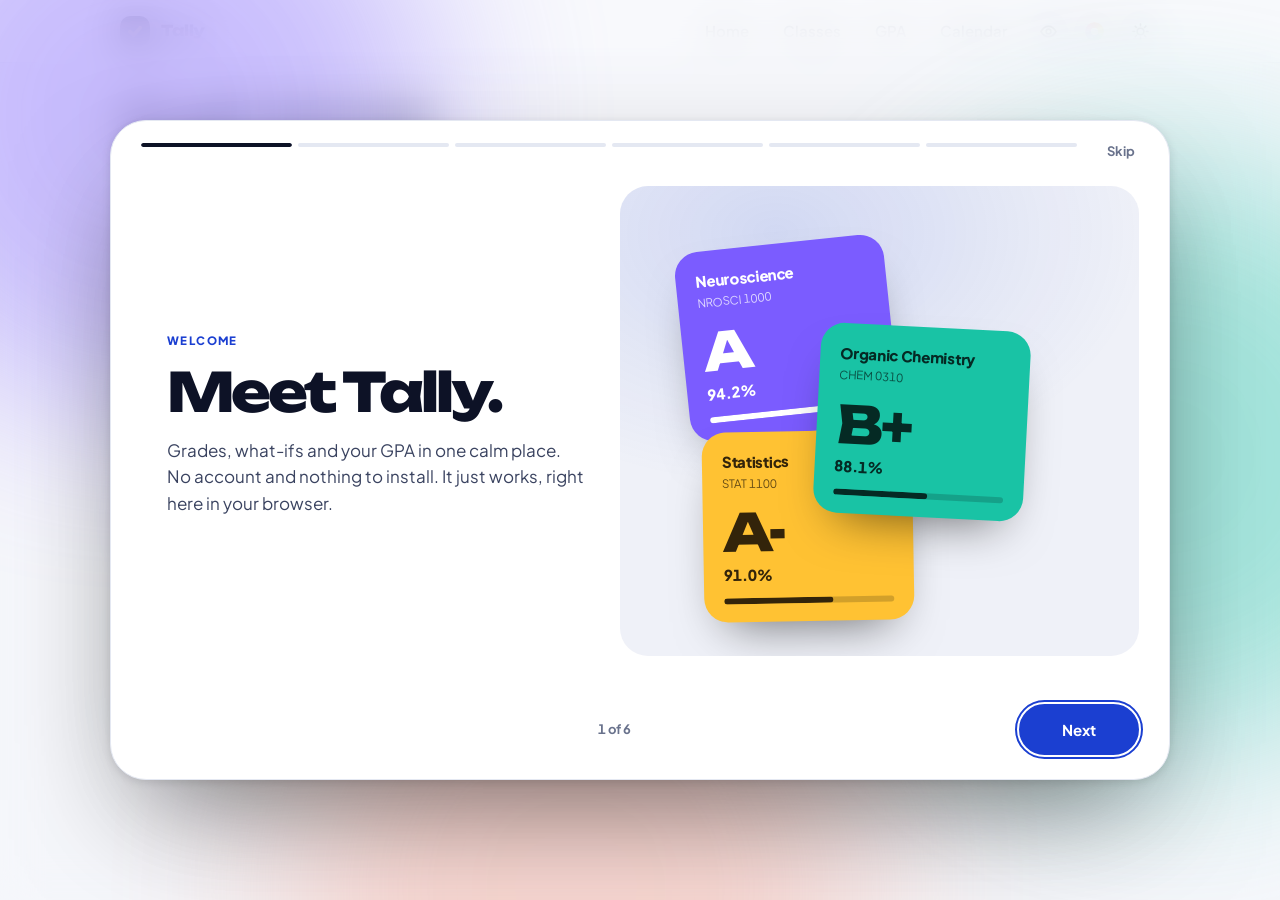
==== commit 9d9db49d: "Undo for deletes, grade trends and semester comparison, share-sheet backup, accessibility fixes, spl" ====
--- a/index.html
+++ b/index.html
@@ -1,1105 +1,5 @@
 <!DOCTYPE html>
-<html lang="en"><head><meta charset="utf-8"><meta name="viewport" content="width=device-width, initial-scale=1, viewport-fit=cover"><title>Tally</title><meta name="theme-color" content="#1B3FD1"><link rel="icon" href="icon.svg" type="image/svg+xml"><link rel="icon" href="favicon-32.png" sizes="32x32" type="image/png"><link rel="apple-touch-icon" href="apple-touch-icon.png"><link rel="manifest" href="manifest.webmanifest"><meta name="apple-mobile-web-app-capable" content="yes"><meta name="mobile-web-app-capable" content="yes"><meta name="apple-mobile-web-app-title" content="Tally"><meta name="apple-mobile-web-app-status-bar-style" content="black-translucent"><script>try{var t=localStorage.getItem('pitt-theme');if(t==='dark'||t==='light')document.documentElement.dataset.theme=t}catch(e){}</script><link rel="preconnect" href="https://fonts.googleapis.com"><link rel="preconnect" href="https://fonts.gstatic.com" crossorigin><link href="https://fonts.googleapis.com/css2?family=Unbounded:wght@600;800&family=Plus+Jakarta+Sans:wght@400;500;600;700;800&display=swap" rel="stylesheet"><style id="app-css">:root{
-  --bg:#F6F7FB; --card:#FFFFFF; --ink:#0D1226; --ink2:#3A4360; --mut:#69728C; --line:#E4E8F2; --soft:#EFF1F8;
-  --hero:#1B3FD1; --elev:#FFFFFF; --topbg:rgba(255,255,255,.95); --on:#fff;
-  --blue:#1B3FD1; --blue-soft:#E8EDFD; --gold:#FFB81C; --good:#0F8A5F; --good-soft:#E1F5EA; --warn:#B8400A; --warn-soft:#FFF0E6;
-  --disp:"Unbounded","Plus Jakarta Sans",system-ui,sans-serif;
-  --shadow:0 1px 2px rgba(13,18,38,.05),0 12px 30px -16px rgba(13,18,38,.18);
-  color-scheme: light;
-  box-sizing:border-box;
-  padding-top:env(safe-area-inset-top,0px);
-  padding-bottom:env(safe-area-inset-bottom,0px);
-}
-@media (prefers-color-scheme:dark){:root:not([data-theme=light]){--bg:#000000;--card:#0B0C10;--ink:#EEF1FA;--ink2:#B9C1D8;--mut:#8A94B0;--line:#1E202B;--soft:#15171F;--elev:#12141B;--topbg:rgba(0,0,0,.85);--blue:#8AA0FF;--blue-soft:rgba(138,160,255,.14);--good:#4FD6A0;--good-soft:rgba(79,214,160,.14);--warn:#FF9F66;--warn-soft:rgba(255,159,102,.14);--shadow:0 1px 2px rgba(0,0,0,.4),0 14px 32px -16px rgba(0,0,0,.75);color-scheme:dark}}
-:root[data-theme=dark]{--bg:#000000;--card:#0B0C10;--ink:#EEF1FA;--ink2:#B9C1D8;--mut:#8A94B0;--line:#1E202B;--soft:#15171F;--elev:#12141B;--topbg:rgba(0,0,0,.85);--blue:#8AA0FF;--blue-soft:rgba(138,160,255,.14);--good:#4FD6A0;--good-soft:rgba(79,214,160,.14);--warn:#FF9F66;--warn-soft:rgba(255,159,102,.14);--shadow:0 1px 2px rgba(0,0,0,.4),0 14px 32px -16px rgba(0,0,0,.75);color-scheme:dark}
-*,*::before,*::after{box-sizing:border-box}
-html{scroll-padding-top:calc(env(safe-area-inset-top,0px) + 72px)}
-body{margin:0;background:var(--bg);color:var(--ink);font:400 15px/1.55 "Plus Jakarta Sans",system-ui,-apple-system,"Segoe UI",Roboto,sans-serif;-webkit-font-smoothing:antialiased;font-variant-numeric:tabular-nums}
-body::before{content:"";position:fixed;inset:0 0 auto;height:env(safe-area-inset-top,0px);background:var(--topbg);z-index:30}
-h1,h2,h3,p{margin:0}
-button,input,select,textarea{font:inherit;color:inherit}
-:focus-visible{outline:3px solid var(--gold);outline-offset:2px}
-.wrap{max-width:1120px;margin:0 auto;padding:0 clamp(16px,4vw,40px)}
-.disp{font-family:var(--disp);font-weight:800;letter-spacing:-0.04em}
-
-.top{position:sticky;top:env(safe-area-inset-top,0px);z-index:20;background:var(--topbg);backdrop-filter:blur(12px);-webkit-backdrop-filter:blur(12px);border-bottom:1px solid var(--line)}
-.top .wrap{display:flex;align-items:center;justify-content:space-between;gap:16px;height:62px}
-.brand{display:flex;align-items:center;gap:11px;font-family:var(--disp);font-weight:800;font-size:15px;letter-spacing:-0.03em;background:none;border:0;cursor:pointer;padding:0}
-.mark{width:30px;height:30px;flex:0 0 auto;display:block}
-.right{display:flex;align-items:center;gap:6px;min-width:0}
-.tg{position:relative;width:40px;height:40px;border-radius:99px;border:0;background:var(--soft);color:var(--ink);cursor:pointer;flex:0 0 auto;display:grid;place-items:center;transition:background-color .2s ease,transform .2s ease}
-#accBtn .dotc{width:19px;height:19px;border-radius:99px;background:conic-gradient(#FF7A59,#FFC233,#B8E651,#19C3A5,#4C92FF,#7B5CFF,#FF6FA8,#FF7A59);-webkit-mask:radial-gradient(circle,transparent 0 3.5px,#000 4px);mask:radial-gradient(circle,transparent 0 3.5px,#000 4px);grid-area:1/1;transition:transform .5s cubic-bezier(.2,.7,.2,1)}
-#accBtn:hover .dotc,#accBtn[aria-expanded=true] .dotc{transform:rotate(90deg)}
-:root[data-acc]{--hero:var(--acc);--blue:var(--acc);--blue-soft:color-mix(in srgb,var(--acc) 12%,transparent)}
-:root[data-acc][data-theme=dark]{--blue:color-mix(in srgb,var(--acc) 55%,#fff);--blue-soft:color-mix(in srgb,var(--acc) 22%,transparent)}
-.pop{position:fixed;z-index:60;top:calc(env(safe-area-inset-top,0px) + 70px);right:max(16px,calc((100vw - 1120px)/2 + 40px));width:min(410px,calc(100vw - 32px));max-height:calc(100vh - 100px);overflow:auto;background:var(--elev);border:1px solid var(--line);border-radius:24px;box-shadow:0 24px 60px -20px rgba(0,0,0,.45),var(--shadow);padding:18px 18px 14px;opacity:0;visibility:hidden;transform:translateY(-8px) scale(.97);transform-origin:top right;transition:opacity .22s ease,transform .28s cubic-bezier(.2,.7,.2,1),visibility 0s .28s}
-.pop.open{opacity:1;visibility:visible;transform:none;transition:opacity .22s ease,transform .28s cubic-bezier(.2,.7,.2,1),visibility 0s}
-.pop h4{margin:0 0 10px;font-size:12.5px;font-weight:700;color:var(--mut);letter-spacing:.04em;text-transform:uppercase}
-.pop h4:not(:first-child){margin-top:18px}
-.sw{display:flex;flex-wrap:wrap;gap:8px}
-.sw button{position:relative;width:28px;height:28px;border-radius:99px;border:0;background:var(--c);cursor:pointer;padding:0;box-shadow:inset 0 0 0 1px rgba(128,128,128,.25);transition:transform .15s ease}
-.sw button:hover{transform:scale(1.14)}
-.sw button.on{box-shadow:0 0 0 2px var(--elev),0 0 0 4px var(--ink)}
-.sw.big button{width:34px;height:34px}
-.cr2{display:grid;grid-template-columns:112px minmax(0,1fr);gap:8px 10px;align-items:center;padding:9px 0;border-top:1px solid var(--line)}
-.cr2:first-of-type{border-top:0}
-.cr2 .nm2{font-weight:600;font-size:13.5px;display:flex;align-items:center;gap:8px;min-width:0}
-.cr2 .nm2 span{overflow:hidden;text-overflow:ellipsis;white-space:nowrap}
-.cr2 .nm2 i{width:10px;height:10px;border-radius:99px;background:var(--c);flex:0 0 auto}
-.cr2 .sw button{width:18px;height:18px}
-.cr2 .sw{gap:4px;flex-wrap:nowrap}
-.pre{display:grid;grid-template-columns:repeat(3,minmax(0,1fr));gap:8px}
-.pre button{border:2px solid var(--line);background:var(--soft);border-radius:16px;padding:10px 8px 9px;cursor:pointer;display:flex;flex-direction:column;align-items:center;gap:8px;color:var(--ink);transition:border-color .18s ease,transform .15s ease}
-.pre button:hover{transform:translateY(-2px)}
-.pre button.on{border-color:var(--ink)}
-.pre b{font-size:12.5px;font-weight:700}
-.strip{display:flex}
-.strip i{width:13px;height:13px;border-radius:99px;margin-left:-3px;box-shadow:0 0 0 2px var(--soft)}
-.strip i:first-child{margin-left:0;width:17px;height:17px;margin-top:-2px;margin-right:2px}
-.pophint{margin:14px 0 0;font-size:12.5px;color:var(--mut)}
-.cpbar{display:flex;align-items:center;justify-content:space-between;gap:12px;flex-wrap:wrap}
-.cc{display:flex;gap:6px;align-items:center}
-.cc button{width:18px;height:18px;border-radius:99px;border:0;padding:0;background:var(--c);cursor:pointer;box-shadow:inset 0 0 0 1px rgba(128,128,128,.3);transition:transform .15s ease}
-.cc button:hover{transform:scale(1.2)}
-.cc button.on{box-shadow:0 0 0 2px var(--bg),0 0 0 4px var(--ink)}
-.popf{display:flex;justify-content:flex-end;margin-top:10px}
-.popf button{background:none;border:0;color:var(--mut);font-weight:700;cursor:pointer;font-size:13px;padding:6px 4px}
-.popf button:hover{color:var(--ink)}
-@media (max-width:520px){.cr2{grid-template-columns:1fr}}
-.tg:hover{background:var(--line)}
-.tg:active{transform:scale(.92)}
-.tg svg{grid-area:1/1;width:19px;height:19px;transition:transform .5s cubic-bezier(.2,.7,.2,1),opacity .3s ease}
-.tg .moon{opacity:0;transform:rotate(-70deg) scale(.4)}
-:root[data-theme=dark] .tg .sun{opacity:0;transform:rotate(70deg) scale(.4)}
-:root[data-theme=dark] .tg .moon{opacity:1;transform:none}
-@media (prefers-reduced-motion:no-preference){html.theming,html.theming *,html.theming *::before,html.theming *::after{transition:background-color .4s ease,color .4s ease,border-color .4s ease,fill .4s ease,stroke .4s ease,box-shadow .4s ease!important}}
-.tabs{display:flex;gap:4px;overflow-x:auto}
-.tabs button{background:none;border:0;border-radius:99px;padding:8px 15px;cursor:pointer;color:var(--ink2);font-weight:600;white-space:nowrap}
-.tabs button:hover{background:var(--soft);color:var(--ink)}
-
-main{padding:34px 0 110px}
-.page-h{font-family:var(--disp);font-size:clamp(34px,6vw,60px);font-weight:800;letter-spacing:-0.05em;line-height:1}
-.lede{color:var(--mut);margin-top:12px;max-width:56ch;font-size:16px}
-.card{background:var(--card);border-radius:28px;box-shadow:var(--shadow);border:1px solid var(--line)}
-.mut{color:var(--mut)}
-.sechead{display:flex;align-items:flex-end;justify-content:space-between;gap:14px;flex-wrap:wrap;margin:56px 0 16px;scroll-margin-top:76px}
-.sechead h2{font-family:var(--disp);font-size:clamp(22px,3vw,30px);font-weight:800;letter-spacing:-0.045em}
-.sechead p{color:var(--mut);font-size:14px}
-
-.hero{position:relative;overflow:hidden;margin-top:28px;display:grid;grid-template-columns:minmax(0,1fr) minmax(0,1.1fr);gap:22px 40px;align-items:center;padding:clamp(24px,3.6vw,44px);border-radius:36px;background-color:var(--hero);background-image:radial-gradient(rgba(255,255,255,.16) 1.2px,transparent 1.4px);background-size:24px 24px;color:#fff}
-.hero .lab{font-weight:700;display:flex;align-items:center;gap:12px;color:#fff}
-.hero .lab::before{content:"";width:30px;height:5px;border-radius:5px;background:var(--gold)}
-.gnum{font-family:var(--disp);font-size:clamp(50px,8.4vw,96px);font-weight:800;letter-spacing:-0.05em;line-height:1;margin-top:18px;color:#fff}
-.hero .sub{margin-top:12px;color:rgba(255,255,255,.82)}
-.after{margin-top:18px;padding:11px 16px;border-radius:16px;background:rgba(255,255,255,.14);color:#fff;font-size:14px;display:inline-block}
-.after b{color:var(--gold);font-family:var(--disp);font-weight:800;font-size:17px;letter-spacing:-0.03em}
-.hc svg{display:block;width:100%;height:auto}
-.hc text{fill:rgba(255,255,255,.8);font:12px "Plus Jakarta Sans",system-ui,sans-serif}
-.hc .val{fill:#fff;font-weight:800;font-size:13px}
-.hc .ch-grid{stroke:rgba(255,255,255,.2)}
-.hc .ch-line{fill:none;stroke:var(--gold);stroke-width:4;stroke-linecap:round;stroke-linejoin:round}
-.hc .ch-area{fill:var(--gold);fill-opacity:.16}
-.hc .ch-dot{fill:var(--gold);stroke:#fff;stroke-width:3}
-.hc .ch-dot.proj{fill:var(--hero);stroke:var(--gold)}
-
-.tiles{display:grid;grid-template-columns:repeat(3,minmax(0,1fr));gap:16px}
-.tile{position:relative;display:flex;flex-direction:column;text-align:left;width:100%;min-height:290px;cursor:pointer;border:0;border-radius:32px;padding:24px 24px 22px;background:var(--c);color:var(--fg);box-shadow:var(--shadow)}
-.tile:focus-visible{outline-color:var(--ink)}
-@media (prefers-reduced-motion:no-preference){.tile{transition:transform .18s ease,box-shadow .18s ease}.tile:hover{transform:translateY(-4px);box-shadow:0 18px 36px -18px rgba(13,18,38,.5)}}
-.tile .nm{font-weight:800;font-size:18px;line-height:1.2;letter-spacing:-0.02em}
-.tile .cd{font-size:13px;opacity:.78;margin-top:3px}
-.tile .L{font-family:var(--disp);font-weight:800;font-size:clamp(64px,7.6vw,92px);letter-spacing:-0.06em;line-height:1;margin-top:auto;padding-top:18px}
-.tile .row{display:flex;align-items:baseline;justify-content:space-between;gap:10px;flex-wrap:wrap;margin-top:8px}
-.tile .p{font-weight:800;font-size:21px;letter-spacing:-0.02em}
-.tile .pj{font-size:13.5px;opacity:.85}
-.tile .pj b{font-weight:800}
-.tbar{height:8px;border-radius:99px;background:color-mix(in srgb,var(--fg) 20%,transparent);overflow:hidden;margin-top:16px}
-.tbar i{display:block;height:100%;background:var(--fg);border-radius:99px}
-.tile small{display:block;margin-top:8px;font-size:12.5px;opacity:.85}
-.tile .late{display:inline-block;margin-top:9px;padding:3px 11px;border-radius:99px;background:var(--fg);color:var(--c);font-size:12px;font-weight:700}
-
-.panel{padding:6px 26px}
-.up{display:grid;grid-template-columns:116px minmax(0,1fr);gap:4px 16px;padding:14px 0;border-bottom:1px solid var(--line);align-items:start}
-.up:last-child{border-bottom:0}
-.up .d{font-weight:700;font-size:14px}
-.up .c{color:var(--mut);font-size:13px;display:flex;align-items:center;gap:8px}
-.dot{width:12px;height:12px;border-radius:99px;background:var(--c);flex:0 0 auto}
-.up .c .dot{width:9px;height:9px}
-.empty{padding:18px 0;color:var(--mut)}
-.banner{margin-top:22px;padding:15px 20px;border-radius:20px;background:var(--gold);color:#2B1D00}
-.banner b{font-weight:800}
-
-.gpagrid{display:grid;grid-template-columns:repeat(auto-fit,minmax(220px,1fr));gap:14px;margin-bottom:14px}
-.gp{padding:20px 24px}
-.gp .t{color:var(--mut);font-size:13.5px;font-weight:600}
-.gp .v{font-family:var(--disp);font-size:clamp(32px,4.4vw,42px);font-weight:800;letter-spacing:-0.05em;line-height:1.1;margin-top:8px;color:var(--blue)}
-.gp .s{color:var(--mut);font-size:13.5px;margin-top:6px}
-table{border-collapse:collapse;width:100%}
-th,td{text-align:left;padding:13px 8px;border-bottom:1px solid var(--line);font-size:14.5px;vertical-align:middle}
-th{color:var(--mut);font-weight:700;font-size:12.5px}
-td.r,th.r{text-align:right}
-tr:last-child td{border-bottom:0}
-td .dot{display:inline-block;margin-right:12px;width:11px;height:11px;vertical-align:-1px}
-.scroll{overflow-x:auto}
-
-input[type=number],input[type=text],select{background:var(--soft);border:2px solid transparent;border-radius:12px;padding:8px 11px;width:100%;min-width:0}
-input[type=number]:hover,input[type=text]:hover,select:hover{border-color:var(--line)}
-input[type=number]:focus,input[type=text]:focus,select:focus{border-color:var(--blue);background:var(--elev);outline:0}
-input[type=number]::-webkit-outer-spin-button,input[type=number]::-webkit-inner-spin-button{-webkit-appearance:none;margin:0}
-input[type=number]{-moz-appearance:textfield;appearance:textfield}
-td input[type=number]{width:78px}
-td select{width:116px}
-
-.semgrid{display:grid;grid-template-columns:repeat(auto-fill,minmax(440px,1fr));gap:16px}
-.sem{padding:0;overflow:hidden}
-.semtop{display:flex;justify-content:space-between;align-items:center;gap:12px;padding:18px 24px;background:var(--hd);color:var(--hf)}
-.semtop h3{font-size:17px;font-weight:800;letter-spacing:-0.02em}
-.semtop .g{font-family:var(--disp);font-size:28px;font-weight:800;letter-spacing:-0.05em;line-height:1;text-align:right}
-.semtop .g small{display:block;font:600 12px "Plus Jakarta Sans",system-ui,sans-serif;letter-spacing:0;margin-top:6px;opacity:.85}
-input[type=time],input[type=date]{background:var(--soft);border:2px solid transparent;border-radius:12px;padding:7px 10px;color:var(--ink);font:inherit;min-width:0;transition:border-color .18s ease,background-color .18s ease}
-input[type=time]:hover,input[type=date]:hover{border-color:var(--line)}
-input[type=time]:focus,input[type=date]:focus{border-color:var(--blue);background:var(--elev);outline:0}
-.meets{display:flex;flex-direction:column;gap:10px;align-items:flex-start}
-.mrow{display:flex;flex-wrap:wrap;gap:10px;align-items:center;padding:12px;border-radius:18px;background:var(--soft);width:100%}
-.mrow input{background:var(--card)}
-.mrow .mloc{flex:1 1 130px;width:auto}
-.dchips{display:flex;gap:4px}
-.dchips button{all:unset;cursor:pointer;width:32px;height:32px;border-radius:99px;display:grid;place-items:center;font:700 12px "Plus Jakarta Sans",system-ui,sans-serif;background:var(--card);color:var(--mut);transition:background-color .15s ease,color .15s ease,transform .15s ease}
-.dchips button:hover{transform:scale(1.08)}
-.dchips button.on{background:var(--blue);color:#fff}
-.mtimes{display:flex;align-items:center;gap:6px;color:var(--mut);font-size:13px}
-.mdel{all:unset;cursor:pointer;width:28px;height:28px;border-radius:99px;display:grid;place-items:center;color:var(--mut);font-size:18px}
-.mdel:hover{background:var(--line);color:var(--ink)}
-.cal .calhead{padding:clamp(18px,3vw,28px);margin-top:18px}
-.caltop{display:flex;justify-content:space-between;align-items:flex-end;gap:14px;flex-wrap:wrap;margin-bottom:18px}
-.calname{font-weight:700;color:var(--mut)}
-.caldates{display:flex;gap:10px;flex-wrap:wrap}
-.caldates label{display:flex;flex-direction:column;gap:4px;font-size:11px;font-weight:700;color:var(--mut);letter-spacing:.06em;text-transform:uppercase}
-.calsum{display:flex;justify-content:space-between;align-items:flex-end;gap:12px;flex-wrap:wrap}
-.calwk{font-family:var(--disp);font-size:clamp(34px,6vw,54px);font-weight:800;letter-spacing:-0.05em;line-height:1}
-.calwk small{font:600 15px "Plus Jakarta Sans",system-ui,sans-serif;letter-spacing:0;color:var(--mut);margin-left:10px}
-.calnote{font-weight:700;color:var(--blue);background:var(--blue-soft);padding:6px 14px;border-radius:99px;font-size:13px}
-.calprog{height:8px;border-radius:99px;background:var(--soft);overflow:hidden;margin-top:16px}
-.calprog i{display:block;height:100%;border-radius:99px;background:var(--blue);transition:width .6s cubic-bezier(.2,.7,.2,1)}
-.wks{display:flex;flex-wrap:wrap;gap:6px;margin-top:16px}
-.wk{all:unset;cursor:pointer;min-width:32px;height:32px;box-sizing:border-box;padding:0 4px;border-radius:11px;display:grid;place-items:center;background:var(--soft);color:var(--mut);font:700 12px "Plus Jakarta Sans",system-ui,sans-serif;transition:background-color .15s ease,color .15s ease,transform .15s ease}
-.wk:hover{transform:translateY(-1px);color:var(--ink)}
-.wk.now{box-shadow:inset 0 0 0 2px var(--blue)}
-.wk.on{background:var(--blue);color:#fff}
-.calhint{color:var(--mut);font-size:14px}
-.calhint.pad{padding:4px 22px 0}
-.calcard{margin-top:22px;background:var(--elev);border:1px solid var(--line);border-radius:24px;overflow:hidden}
-.caltb{display:flex;align-items:center;gap:10px;padding:16px 18px 10px;flex-wrap:wrap}
-.calnav{display:flex;gap:6px}
-.calnav .tg{width:36px;height:36px}
-.calnav .tg:disabled{opacity:.35;cursor:default;transform:none}
-.caltitle{flex:1;font-family:var(--disp);font-weight:800;letter-spacing:-0.04em;font-size:clamp(18px,3vw,24px);min-width:140px}
-.caltitle small{font:600 13px "Plus Jakarta Sans",system-ui,sans-serif;letter-spacing:0;color:var(--mut);margin-left:8px}
-.calscroll{overflow-x:auto;padding:0 12px 16px}
-.calgrid{display:grid;grid-template-columns:44px repeat(var(--n),minmax(0,1fr));min-width:calc(44px + var(--n)*92px)}
-.dh{text-align:center;padding:6px 0 10px}
-.dh b{display:block;font-size:11px;letter-spacing:.08em;text-transform:uppercase;color:var(--mut);margin-bottom:4px}
-.dh span{display:inline-grid;place-items:center;min-width:36px;height:36px;border-radius:99px;font:800 18px var(--disp);letter-spacing:-0.04em}
-.dh.today span{background:var(--blue);color:#fff}
-.dh.outsem{opacity:.4}
-.dlab{font-size:10px;font-weight:700;letter-spacing:.08em;text-transform:uppercase;color:var(--mut);padding:6px 6px 0 0;text-align:right}
-.dues{display:flex;flex-direction:column;gap:4px;padding:2px 3px 10px;min-width:0}
-.cdue{all:unset;cursor:pointer;box-sizing:border-box;font:700 11px "Plus Jakarta Sans",system-ui,sans-serif;padding:4px 8px;border-radius:8px;border-left:3px solid var(--c);background:color-mix(in srgb,var(--c) 20%,transparent);color:var(--ink);white-space:nowrap;overflow:hidden;text-overflow:ellipsis;display:block}
-.cdue.ev2{background:var(--c);color:#111;border-left-color:transparent}
-.cdue.dn{opacity:.5;text-decoration:line-through}
-.axis{position:relative;height:var(--H)}
-.axis span{position:absolute;right:8px;transform:translateY(-50%);font-size:11px;font-weight:600;color:var(--mut)}
-.cdcol{position:relative;height:var(--H);border-left:1px solid var(--line);background-image:linear-gradient(var(--line) 1px,transparent 1px);background-size:100% var(--rh);cursor:copy;transition:background-color .2s ease}
-.cdcol.today{background-color:var(--blue-soft)}
-.cdcol.outsem{opacity:.45}
-.ev{all:unset;box-sizing:border-box;position:absolute;display:flex;flex-direction:column;gap:2px;overflow:hidden;cursor:pointer;padding:8px 10px;border-radius:14px;background:var(--c);color:var(--fg);box-shadow:0 6px 16px -8px rgba(0,0,0,.55);transition:transform .18s ease,box-shadow .18s ease;z-index:1}
-.ev:hover{transform:translateY(-2px);box-shadow:0 12px 22px -10px rgba(0,0,0,.6);z-index:3}
-.ev .nm{font-weight:800;font-size:13px;line-height:1.15;letter-spacing:-0.01em}
-.ev .tm,.ev .lc{font-size:11.5px;font-weight:600;opacity:.78;line-height:1.2}
-.ev.sm{flex-direction:row;align-items:center;gap:8px;padding:4px 10px}
-.ev.sm .tm,.ev.sm .lc{display:none}
-.nowl{position:absolute;left:-1px;right:0;height:2px;background:#FF4D5E;z-index:4;pointer-events:none}
-.nowl:before{content:"";position:absolute;left:-4px;top:-3px;width:8px;height:8px;border-radius:99px;background:#FF4D5E}
-.callg{display:grid;grid-template-columns:repeat(auto-fill,minmax(250px,1fr));gap:10px;margin-top:16px}
-.lg{all:unset;cursor:pointer;box-sizing:border-box;display:flex;gap:12px;align-items:flex-start;padding:14px 16px;border-radius:18px;background:var(--elev);border:1px solid var(--line);transition:transform .18s ease,border-color .18s ease}
-.lg:hover{transform:translateY(-2px);border-color:var(--mut)}
-.lg i{width:12px;height:12px;border-radius:99px;margin-top:4px;flex:0 0 auto}
-.lg b{display:block;font-size:14px}
-.lg small{display:block;color:var(--mut);font-size:12.5px;margin-top:3px;line-height:1.4}
-.evcs{display:flex;flex-wrap:wrap;gap:8px}
-.evc{cursor:pointer;display:block}
-.evc input{position:absolute;opacity:0;pointer-events:none}
-.evc i{display:block;width:28px;height:28px;border-radius:99px;transition:transform .15s ease,box-shadow .15s ease}
-.evc input:checked+i{box-shadow:0 0 0 3px var(--elev),0 0 0 5px var(--ink);transform:scale(1.05)}
-.chk2{flex-direction:row;align-items:center;justify-content:space-between;gap:10px}
-.chk2 input{width:20px;height:20px;accent-color:var(--blue)}
-.tg.calbtn{display:none}
-.tp{display:inline-block}
-.tpbtn{all:unset;cursor:pointer;box-sizing:border-box;padding:9px 14px;min-width:108px;text-align:center;border-radius:12px;background:var(--soft);font-weight:700;font-size:14px;color:var(--ink);border:2px solid transparent;transition:border-color .18s ease,background-color .18s ease}
-.tpbtn:hover{border-color:var(--line)}
-.tpbtn:focus-visible{border-color:var(--blue)}
-.tpbtn.empty{color:var(--mut);font-weight:600}
-.mrow .tpbtn{background:var(--card)}
-.tpop{position:fixed;z-index:300;width:288px;background:var(--elev);border:1px solid var(--line);border-radius:26px;padding:18px 16px 14px;box-shadow:0 30px 80px -20px rgba(0,0,0,.65),0 2px 6px rgba(0,0,0,.2);animation:tpin .18s cubic-bezier(.2,.8,.2,1)}
-@keyframes tpin{from{opacity:0;transform:translateY(6px) scale(.97)}to{opacity:1;transform:none}}
-.tpshow{text-align:center;font-family:var(--disp);font-weight:800;font-size:30px;letter-spacing:-0.05em;margin:0 0 14px;color:var(--ink)}
-.tpcols{display:grid;grid-template-columns:1fr 1fr 78px;gap:8px}
-.tpcol{position:relative;height:212px;overflow-y:auto;display:flex;flex-direction:column;gap:4px;padding:84px 0;box-sizing:border-box;scrollbar-width:none;-webkit-mask-image:linear-gradient(transparent,#000 22%,#000 78%,transparent);mask-image:linear-gradient(transparent,#000 22%,#000 78%,transparent)}
-.tpcol::-webkit-scrollbar{display:none}
-.tpcol button{all:unset;cursor:pointer;flex:0 0 auto;height:40px;border-radius:13px;display:grid;place-items:center;font-weight:700;font-size:16px;color:var(--ink2);transition:background-color .12s ease,color .12s ease}
-.tpcol button:hover{background:var(--soft);color:var(--ink)}
-.tpcol button.on{background:var(--blue);color:#fff;box-shadow:0 8px 18px -8px var(--blue)}
-.tpcol.ampm{padding:0;justify-content:center;gap:8px;-webkit-mask-image:none;mask-image:none;overflow:visible}
-.tpcol.ampm button{height:52px;font-size:15px;background:var(--soft)}
-.tpcol.ampm button.on{background:var(--blue)}
-.tpfoot{display:flex;justify-content:space-between;align-items:center;margin-top:12px}
-.tpclear{all:unset;cursor:pointer;color:var(--mut);font-weight:700;font-size:13px;padding:8px 6px}
-.tpclear:hover{color:var(--ink)}
-.dpbtn{min-width:150px}
-.caldates label,.caldates>div{display:flex;flex-direction:column;gap:4px;font-size:11px;font-weight:700;color:var(--mut);letter-spacing:.06em;text-transform:uppercase}
-.dpop{position:fixed;z-index:300;width:300px;background:var(--elev);border:1px solid var(--line);border-radius:26px;padding:16px;box-shadow:0 30px 80px -20px rgba(0,0,0,.65),0 2px 6px rgba(0,0,0,.2);animation:tpin .18s cubic-bezier(.2,.8,.2,1)}
-.dph{display:flex;align-items:center;justify-content:space-between;margin-bottom:12px}
-.dpt{font-family:var(--disp);font-weight:800;font-size:18px;letter-spacing:-0.04em}
-.dpt small{font:600 13px "Plus Jakarta Sans",system-ui,sans-serif;letter-spacing:0;color:var(--mut);margin-left:4px}
-.dpnav{all:unset;cursor:pointer;width:34px;height:34px;border-radius:99px;display:grid;place-items:center;background:var(--soft);color:var(--ink);transition:background-color .15s ease}
-.dpnav:hover{background:var(--line)}
-.dpnav svg{width:17px;height:17px}
-.dpw{display:grid;grid-template-columns:repeat(7,1fr);margin-bottom:4px}
-.dpw span{text-align:center;font:700 11px "Plus Jakarta Sans",system-ui,sans-serif;letter-spacing:.06em;color:var(--mut);padding:4px 0}
-.dpg{display:grid;grid-template-columns:repeat(7,1fr);gap:2px}
-.dpg button{all:unset;cursor:pointer;height:36px;border-radius:12px;display:grid;place-items:center;font-weight:600;font-size:14px;color:var(--ink);transition:background-color .12s ease}
-.dpg button:hover{background:var(--soft)}
-.dpg button.o{color:var(--mut);opacity:.45}
-.dpg button.t{box-shadow:inset 0 0 0 2px var(--blue)}
-.dpg button.on{background:var(--blue);color:#fff;font-weight:800;box-shadow:0 8px 18px -8px var(--blue);opacity:1}
-.dpt0{color:var(--blue)!important}
-.cal .calhead{padding:clamp(22px,3.4vw,36px)}
-.cal .caltop{margin-bottom:24px}
-.calcard{position:relative;margin-top:24px;background:var(--card);border:1px solid var(--line);border-radius:28px;box-shadow:var(--shadow);overflow:hidden}
-.caltb{padding:24px 28px 18px;gap:12px}
-.calscroll{padding:0 24px 28px}
-.calscroll.dim .calgrid{opacity:.4}
-.calgrid{grid-template-columns:52px repeat(var(--n),minmax(0,1fr));min-width:calc(52px + var(--n)*110px)}
-.dh{padding:10px 0 14px}
-.dh b{font-size:11.5px;margin-bottom:8px}
-.dh span{min-width:42px;height:42px;font-size:20px}
-.dues{gap:6px;padding:2px 5px 14px}
-.cdue{padding:6px 10px;border-radius:10px;font-size:12px}
-.dlab{padding:8px 10px 0 0}
-.axis span{right:12px;font-size:11.5px}
-.axis span.f0{transform:none}
-.cdcol{background-image:linear-gradient(var(--line) 1px,transparent 1px)}
-.cdcol.today{background-color:color-mix(in srgb,var(--blue) 7%,transparent)}
-.ev{overflow:visible;padding:11px 14px 12px;border-radius:18px;gap:3px;background:linear-gradient(165deg,color-mix(in srgb,var(--c) 84%,#fff),var(--c));box-shadow:inset 0 1px 0 rgba(255,255,255,.4),0 12px 24px -14px var(--c);left:5px}
-.ev .nm{font-size:14.5px;letter-spacing:-0.02em}
-.ev .tm{font-size:12px;opacity:.82}
-.ev .lc{font-size:11.5px;opacity:.7;margin-top:1px}
-.ev.sm{padding:5px 12px}
-.ev.sm .nm{white-space:nowrap;overflow:hidden;text-overflow:ellipsis}
-.ev:hover{z-index:5}
-.ev:hover{transform:translateY(-2px) scale(1.01)}
-.calempty{position:absolute;left:50%;top:58%;transform:translate(-50%,-50%);text-align:center;max-width:360px;width:calc(100% - 48px);padding:28px 26px;border-radius:24px;background:var(--elev);border:1px solid var(--line);box-shadow:var(--shadow);z-index:6}
-.calempty svg{width:34px;height:34px;color:var(--blue);margin-bottom:10px}
-.calempty b{display:block;font-family:var(--disp);font-size:20px;letter-spacing:-0.04em;margin-bottom:6px}
-.calempty p{color:var(--mut);font-size:14px;line-height:1.5;margin-bottom:16px}
-.offs{margin-top:28px}
-.callg{margin-top:24px;gap:12px}
-.lg{padding:18px 20px;border-radius:22px;background:var(--card)}
-.lg i{width:14px;height:14px;margin-top:3px}
-.cdcol.offday{border-left-color:color-mix(in srgb,var(--oc) 45%,var(--line))}
-.cdcol.offday.joined{border-left-color:transparent}
-.offbg{position:absolute;top:0;bottom:0;left:0;z-index:0;pointer-events:none;background:linear-gradient(180deg,color-mix(in srgb,var(--oc) 14%,transparent),color-mix(in srgb,var(--oc) 4%,transparent) 70%);border-radius:0 0 4px 4px}
-.offrow{grid-column:2 / -1;display:grid;grid-template-columns:var(--cols);padding:0 0 12px}
-.offban{all:unset;cursor:pointer;box-sizing:border-box;display:flex;flex-direction:column;justify-content:center;gap:1px;min-height:46px;margin:0 4px;padding:8px 16px;border-radius:16px;background:linear-gradient(165deg,color-mix(in srgb,var(--c) 82%,#fff),var(--c));color:#10131c;box-shadow:inset 0 1px 0 rgba(255,255,255,.4),0 10px 22px -14px var(--c);transition:transform .18s ease}
-.offban:hover{transform:translateY(-1px)}
-.offban b{font-size:14px;letter-spacing:-0.02em;line-height:1.15;display:-webkit-box;-webkit-line-clamp:2;-webkit-box-orient:vertical;overflow:hidden}
-.offban span{font-size:11.5px;font-weight:700;opacity:.72;white-space:nowrap;overflow:hidden;text-overflow:ellipsis}
-.offban.contl{margin-left:0;border-top-left-radius:6px;border-bottom-left-radius:6px}
-.offban.contr{margin-right:0;border-top-right-radius:6px;border-bottom-right-radius:6px}
-.dh.isoff span{box-shadow:inset 0 0 0 2px var(--line)}
-.wk.hasoff{position:relative}
-.wk.hasoff:after{content:"";position:absolute;right:4px;top:4px;width:6px;height:6px;border-radius:99px;background:#FF6FA8}
-.offs{margin-top:22px}
-.offh{display:flex;justify-content:space-between;align-items:center;gap:10px;flex-wrap:wrap;margin-bottom:12px}
-.offh h3{font-family:var(--disp);font-weight:800;letter-spacing:-0.04em;font-size:22px}
-.offact{display:flex;gap:8px;flex-wrap:wrap}
-.offgrid{display:grid;grid-template-columns:repeat(auto-fill,minmax(270px,1fr));gap:10px}
-.off{all:unset;cursor:pointer;box-sizing:border-box;display:flex;align-items:center;gap:14px;padding:14px 16px;border-radius:18px;background:var(--elev);border:1px solid var(--line);position:relative;overflow:hidden;transition:transform .18s ease,border-color .18s ease}
-.off:hover{transform:translateY(-2px);border-color:var(--c)}
-.off:before{content:"";position:absolute;inset:0 auto 0 0;width:5px;background:var(--c)}
-.off i{width:38px;height:38px;border-radius:12px;flex:0 0 auto;margin-left:6px;background:linear-gradient(160deg,color-mix(in srgb,var(--c) 80%,#fff),var(--c))}
-.off div{flex:1;min-width:0}
-.off b{display:block;font-size:14px;white-space:nowrap;overflow:hidden;text-overflow:ellipsis}
-.off small{display:block;color:var(--mut);font-size:12.5px;margin-top:2px}
-.off span{font:800 10px "Plus Jakarta Sans",system-ui,sans-serif;letter-spacing:.08em;text-transform:uppercase;padding:4px 9px;border-radius:99px;background:color-mix(in srgb,var(--c) 22%,transparent);color:var(--ink)}
-.off.past{opacity:.5}
-.kinds{display:flex;flex-wrap:wrap;gap:8px}
-.kd{cursor:pointer}
-.kd input{position:absolute;opacity:0;pointer-events:none}
-.kd span{display:inline-block;padding:8px 14px;border-radius:99px;background:var(--soft);font-weight:700;font-size:13px;color:var(--ink2);border:2px solid transparent;transition:all .15s ease}
-.kd input:checked+span{background:color-mix(in srgb,var(--c) 28%,transparent);border-color:var(--c);color:var(--ink)}
-.tabs button.on{color:var(--ink);background:var(--soft)}
-.semb{padding:8px 24px 20px}
-.sem.tr{margin-top:16px}
-.sem.tr .semtop{padding:14px 24px}
-.sem.tr h3{font-size:15px}
-.sem.tr .g{display:flex;align-items:center;gap:12px;font-size:14px}
-.sem.tr .g input{width:84px;font:800 18px var(--disp);letter-spacing:-0.03em;text-align:center;background:rgba(127,127,127,.16);border:1.5px solid transparent;border-radius:10px;color:inherit;padding:8px 10px;outline:0;-moz-appearance:textfield}
-.sem.tr .g input:focus{border-color:var(--acc,currentColor)}
-.sem.tr .g input::placeholder{color:inherit;opacity:.35}
-.sem.tr .g input::-webkit-outer-spin-button,.sem.tr .g input::-webkit-inner-spin-button{-webkit-appearance:none;margin:0}
-.sem.tr .g small{display:inline;margin:0;font-size:12px}
-.cr{display:grid;grid-template-columns:minmax(0,1fr) 42px 56px 42px;gap:8px;align-items:center;padding:10px 0;border-bottom:1px solid var(--line);font-size:14.5px}
-.cr:last-of-type{border-bottom:0}
-.cr .n{overflow:hidden;text-overflow:ellipsis;white-space:nowrap;font-weight:600}
-.cr .m{color:var(--mut);text-align:right;font-size:13px}
-.cr .gg{background:var(--blue-soft);color:var(--blue);border-radius:99px;text-align:center;font-weight:800;font-size:13px;padding:2px 0}
-.semnote{color:var(--mut);font-size:13px;margin-top:12px}
-.semnote b{color:var(--ink)}
-.rpct{transition:background-color .25s ease,color .25s ease,border-color .25s ease}
-input[data-f="w"]:not(:placeholder-shown){background:var(--blue-soft);border-color:var(--blue)}
-input[type=number],input[type=text],select{transition:border-color .18s ease,background-color .18s ease}
-.btn,.tabs button,.back,.fld{transition:border-color .18s ease,color .18s ease,background-color .18s ease,opacity .18s ease}
-.track i,.tbar i{transition:width .55s cubic-bezier(.2,.7,.2,1)}
-.gletter,.gpct,.projres .l,.projres .p{display:block}
-.projres .l,.projres .p{display:inline-block}
-@keyframes rise{from{opacity:0;transform:translateY(10px)}to{opacity:1;transform:none}}
-@keyframes bump{0%{opacity:.35;transform:translateY(5px)}100%{opacity:1;transform:none}}
-@keyframes fadeIn{from{opacity:0}to{opacity:1}}
-.bump{animation:bump .32s cubic-bezier(.2,.7,.2,1)}
-#main.enter>*,#main.enter .cpage>*{animation:rise .42s cubic-bezier(.2,.7,.2,1) backwards}
-#main.enter>*:nth-child(2),#main.enter .cpage>*:nth-child(2){animation-delay:.04s}
-#main.enter>*:nth-child(3),#main.enter .cpage>*:nth-child(3){animation-delay:.08s}
-#main.enter>*:nth-child(4),#main.enter .cpage>*:nth-child(4){animation-delay:.12s}
-#main.enter>*:nth-child(n+5),#main.enter .cpage>*:nth-child(n+5){animation-delay:.16s}
-details.hx[open]>.hxb{animation:rise .3s cubic-bezier(.2,.7,.2,1)}
-details.hx>summary .n::after{display:inline-block;transition:transform .2s ease}
-.savestat.ok,.savestat.busy,.savestat.warn{animation:fadeIn .2s ease}
-@media (prefers-reduced-motion:reduce){*,*::before,*::after{animation:none!important;transition:none!important}}
-.projh{font-family:var(--disp);font-size:22px;font-weight:800;letter-spacing:-0.045em;margin:0}
-.projp{color:var(--mut);font-size:13.5px;margin:6px 0 0;max-width:62ch}
-.projres{display:flex;align-items:baseline;gap:14px;flex-wrap:wrap;margin:16px 0 22px}
-.projres .l{font-family:var(--disp);font-weight:800;font-size:40px;letter-spacing:-0.05em;line-height:1}
-.projres .p{font-weight:800;font-size:20px}
-.projres .h{color:var(--mut);font-size:13.5px}
-details.hx{border-bottom:1px solid var(--line)}
-details.hx:last-of-type{border-bottom:0}
-details.hx>summary{list-style:none;cursor:pointer;border-bottom:0}
-details.hx>summary::-webkit-details-marker{display:none}
-details.hx>summary .n::after{content:" ▾";color:var(--mut);font-weight:400}
-details.hx[open]>summary .n::after{content:" ▴"}
-.hxb{padding:2px 0 16px}
-.hxv{font-weight:800;font-size:13.5px;margin-top:14px}
-.hxc{margin-top:12px}
-.hxh{display:flex;gap:10px;align-items:baseline;font-size:13.5px}
-.hxh b{flex:1;font-weight:700}
-.hxh span{color:var(--mut)}
-.hxh .hxa{color:var(--ink);font-weight:800;background:var(--soft);border-radius:99px;padding:2px 10px}
-.hxi{display:flex;flex-wrap:wrap;gap:6px;margin-top:6px}
-.chip{font-size:12px;background:var(--soft);border-radius:8px;padding:3px 8px;color:var(--ink2)}
-.chip b{color:var(--ink);font-weight:700}
-.chip.ex{background:var(--good-soft);color:var(--good)}
-.chip.ex.neg{background:var(--warn-soft);color:var(--warn)}
-.hxn{color:var(--mut);font-size:12.5px;margin-top:6px}
-.hxf{margin-top:12px;font-size:13.5px;font-weight:700}
-
-.back{background:none;border:0;color:var(--mut);cursor:pointer;padding:6px 0;font-weight:600}
-.back:hover{color:var(--ink)}
-.cpage{--c:var(--blue);--fg:#fff}
-.cband{margin-top:10px;border-radius:36px;padding:clamp(22px,3.4vw,40px);background:var(--c);color:var(--fg);box-shadow:var(--shadow)}
-.chead{display:flex;align-items:flex-start;justify-content:space-between;gap:16px;flex-wrap:wrap}
-.chead h1{font-family:var(--disp);font-size:clamp(26px,4.4vw,44px);font-weight:800;letter-spacing:-0.05em;line-height:1.05}
-.chead p{opacity:.8;margin-top:8px;font-weight:500}
-.fld{display:flex;align-items:center;gap:10px;font-size:14px;font-weight:700;background:var(--fg);color:var(--c);border-radius:99px;padding:6px 8px 6px 18px}
-.fld input{width:72px;text-align:center;border-radius:99px;background:#fff;color:#0D1226}
-.gblocks{display:grid;grid-template-columns:repeat(auto-fit,minmax(230px,1fr));gap:26px 44px;margin-top:30px}
-.glabel{font-weight:700;font-size:13.5px;opacity:.85}
-.gletter{font-family:var(--disp);font-size:clamp(70px,11vw,118px);font-weight:800;letter-spacing:-0.06em;line-height:1;margin-top:8px}
-.gpct{font-size:23px;font-weight:800;margin-top:10px;letter-spacing:-0.02em}
-.ghint{font-size:13px;margin-top:4px;opacity:.8}
-.track{height:10px;border-radius:99px;background:color-mix(in srgb,var(--fg) 20%,transparent);overflow:hidden;margin-top:28px}
-.track i{display:block;height:100%;background:var(--fg);border-radius:99px}
-.csum{margin-top:16px;padding:26px clamp(20px,3vw,32px)}
-.fillbox label{display:flex;justify-content:space-between;gap:12px;color:var(--ink2);font-weight:600}
-.fillbox label b{font-family:var(--disp);font-weight:800;color:var(--ink);letter-spacing:-0.03em}
-input[type=range]{width:100%;accent-color:var(--blue);margin:14px 0 0}
-.need{margin-top:24px;padding-top:24px;border-top:1px solid var(--line)}
-.need h3{font-size:15px;font-weight:800;margin-bottom:12px}
-.needgrid{display:grid;grid-template-columns:repeat(auto-fill,minmax(160px,1fr));gap:10px}
-.nd{background:var(--soft);border-radius:18px;padding:13px 15px}
-.nd b{font-family:var(--disp);font-size:19px;font-weight:800;letter-spacing:-0.05em}
-.nd span{display:block;font-size:13px;color:var(--mut);margin-top:4px}
-.nd.lock{background:var(--good-soft)}
-.nd.lock b{color:var(--good)}
-.nd.out{opacity:.55}
-
-.ecbox{margin-top:18px;display:grid;grid-template-columns:minmax(0,1fr) auto;gap:14px 28px;align-items:center;color:var(--ink2);background:var(--elev);border:1px solid var(--line);border-radius:22px;padding:18px 22px;box-shadow:var(--shadow)}
-.ecl{display:flex;flex-direction:column;gap:4px;max-width:46ch}
-.ecl b{font-weight:700;color:var(--ink)}
-.ecl small,.eck small{color:var(--mut);font-weight:500;font-size:12.5px;line-height:1.4}
-.ecgrid{display:grid;grid-template-columns:minmax(0,1fr) 92px 92px;gap:8px 10px;align-items:center}
-.ech{font-size:12.5px;font-weight:700;color:var(--mut);padding-left:4px}
-.eck{font-weight:700;color:var(--ink);display:flex;flex-direction:column;gap:2px}
-.eck small{display:block}
-.ecbox input{width:100%}
-.ecsel{width:auto!important;max-width:100%;padding:2px 22px 2px 9px!important;font-size:12.5px;font-weight:700;border-radius:99px!important;margin-left:4px;background-color:var(--soft)}
-.ecto{display:flex!important;align-items:center;flex-wrap:wrap;gap:2px}
-.ectot{grid-column:1/-1;display:flex;align-items:center;gap:8px;font-size:13.5px;color:var(--mut);font-weight:600}
-.ectot input{width:92px}
-@media (max-width:760px){.ecbox{grid-template-columns:1fr}}
-.cat{margin-top:18px;overflow:hidden}
-.cathead{display:flex;align-items:center;justify-content:space-between;gap:12px;flex-wrap:wrap;padding:16px 22px;border-bottom:1px solid var(--line)}
-.cathead h3{font-size:17px;font-weight:800;letter-spacing:-0.02em;display:flex;align-items:center;gap:11px}
-.cathead h3::before{content:"";width:12px;height:12px;border-radius:4px;background:var(--c);flex:0 0 auto}
-.catmeta{display:flex;align-items:center;gap:14px;color:var(--mut);font-size:13.5px;flex-wrap:wrap}
-.catmeta input{width:66px;padding:6px 8px}
-.catmeta .cpct{color:var(--ink);font-weight:800;min-width:5.5ch;text-align:center;background:var(--soft);border-radius:99px;padding:4px 12px}
-.rule{padding:12px 22px 0;color:var(--mut);font-size:13.5px}
-.grid{display:grid;grid-template-columns:minmax(0,1fr) 88px 88px 88px 74px 28px;gap:8px;align-items:center;padding:6px 22px}
-.grid.h{color:var(--mut);font-size:12.5px;font-weight:700;padding-top:14px;padding-bottom:2px}
-.grid .it{min-width:0}
-.grid .it input{background:transparent;padding:5px 8px;font-weight:600}
-.grid .it input:hover{background:var(--soft)}
-.banner.dismissable{position:relative;padding-right:52px;transition:opacity .3s ease,transform .3s ease}
-.banner.gone{opacity:0;transform:translateY(-6px)}
-.bx{position:absolute;top:50%;right:14px;transform:translateY(-50%);width:28px;height:28px;border-radius:99px;border:0;background:rgba(0,0,0,.12);color:inherit;font-size:19px;line-height:1;cursor:pointer;display:grid;place-items:center;transition:background-color .15s ease}
-.bx:hover{background:rgba(0,0,0,.25)}
-.uprow{margin-top:40px}
-.uplink{color:var(--mut);font-weight:600;font-size:13.5px;cursor:pointer;text-decoration:underline;text-underline-offset:3px;transition:color .2s ease}
-.uplink:hover{color:var(--ink)}
-.tw{position:relative;display:flex}
-.tw .tile{flex:1;min-width:0}
-.tmv{position:absolute;z-index:3;top:12px;right:12px;display:flex;gap:6px}
-.tmv button{width:34px;height:34px;border-radius:99px;border:0;background:rgba(255,255,255,.92);color:#0D1226;font-size:17px;font-weight:700;cursor:pointer;box-shadow:0 2px 8px rgba(0,0,0,.25);transition:transform .15s ease,opacity .15s ease}
-.tmv button:hover:not(:disabled){transform:scale(1.1)}
-.tmv button:disabled{opacity:.35;cursor:default}
-.rord{width:auto!important;padding:0 14px;font-size:13px!important}
-.rord.on{background:var(--ink)!important;color:var(--bg)!important}
-.hc text.ed{cursor:pointer}
-.hc text.ed:hover{fill:#fff;text-decoration:underline}
-.chead h1,.chead p{cursor:text}
-.inl{display:block;width:100%;background:color-mix(in srgb,var(--fg) 14%,transparent);color:inherit;border:2px solid color-mix(in srgb,var(--fg) 40%,transparent);border-radius:12px;padding:4px 10px;font:inherit;outline:0}
-.inl:focus{border-color:var(--fg);background:color-mix(in srgb,var(--fg) 20%,transparent)}
-.inl::placeholder{color:inherit;opacity:.5}
-.inl.nm{font-family:var(--disp);font-weight:800;letter-spacing:-0.04em;font-size:clamp(22px,3.6vw,36px);line-height:1.1}
-.inlr{display:flex;gap:8px;margin-top:8px;flex-wrap:wrap}
-.inlr .inl{flex:1;min-width:120px;font-size:14px;font-weight:600}
-.steps{margin:8px 0 14px;padding-left:20px;color:var(--ink2);font-size:14px}
-.steps li{margin:6px 0;max-width:62ch}
-.steps code,.sync code{background:var(--soft);border-radius:6px;padding:1px 6px;font-size:12.5px}
-.syncf{display:flex;gap:8px;flex-wrap:wrap;margin:6px 0 8px}
-.syncf input{flex:1;min-width:180px}
-.sectoggle{all:unset;cursor:pointer;display:flex;align-items:center;gap:12px;min-width:0}
-.sectoggle:focus-visible{outline:3px solid var(--gold);outline-offset:6px;border-radius:10px}
-.schev{width:16px;height:11px;flex:0 0 auto;fill:none;stroke:var(--mut);stroke-width:1.8;stroke-linecap:round;stroke-linejoin:round;transition:transform .35s cubic-bezier(.2,.7,.2,1),stroke .2s ease}
-.hsec.col .schev{transform:rotate(-90deg)}
-.sectoggle:hover .schev{stroke:var(--ink)}
-.secctl{display:flex;gap:6px;opacity:.5;transition:opacity .2s ease}
-.hsec:hover .secctl,.secctl:focus-within{opacity:1}
-.secctl button{width:32px;height:32px;border-radius:99px;border:0;background:var(--soft);color:var(--ink2);cursor:pointer;font-size:15px;font-weight:700;line-height:1;transition:background-color .15s ease,color .15s ease,transform .15s ease}
-.secctl button:hover{background:var(--line);color:var(--ink)}
-.secctl button:active{transform:scale(.9)}
-.secbody{display:grid;grid-template-rows:1fr;transition:grid-template-rows .45s cubic-bezier(.2,.7,.2,1),opacity .3s ease}
-.secin{overflow:hidden;min-height:0;margin:-24px;padding:24px}
-.hsec.col .secbody{grid-template-rows:0fr;opacity:0;visibility:hidden;transition:grid-template-rows .45s cubic-bezier(.2,.7,.2,1),opacity .25s ease,visibility 0s .45s}
-.semtitle{all:unset;cursor:pointer;display:inline-flex;align-items:center;gap:.28em}
-.semtitle svg{width:.34em;height:.24em;fill:none;stroke:currentColor;stroke-width:1.6;stroke-linecap:round;stroke-linejoin:round;opacity:.45;transition:transform .25s ease,opacity .2s ease;margin-top:.08em}
-.semtitle:hover svg{opacity:1}
-.semtitle[aria-expanded=true] svg{transform:rotate(180deg);opacity:1}
-.semtitle:focus-visible{outline:3px solid var(--gold);outline-offset:8px;border-radius:12px}
-.pop.menu{width:min(340px,calc(100vw - 32px));right:auto;transform-origin:top left;padding:12px}
-.pop.menu h4{margin:4px 8px 8px}
-.mi{display:flex;width:100%;justify-content:space-between;align-items:center;gap:10px;background:none;border:0;border-radius:12px;padding:10px 12px;text-align:left;cursor:pointer;color:var(--ink);font:inherit;font-weight:600;transition:background-color .15s ease}
-.mi:hover{background:var(--soft)}
-.mi small{color:var(--mut);font-weight:500;font-size:12.5px}
-.mi.on{background:var(--soft)}
-.mi.on span::after{content:" ✓";color:var(--blue)}
-.mi.act{color:var(--ink2)}
-.mi.danger{color:var(--warn)}
-.mi.tog{font-size:14px;line-height:1.3}
-.mi.tog input{width:18px;height:18px;accent-color:var(--blue);flex:0 0 auto}
-.msep{height:1px;background:var(--line);margin:8px 4px}
-.modal{position:fixed;inset:0;z-index:80;background:rgba(0,0,0,.5);-webkit-backdrop-filter:blur(3px);backdrop-filter:blur(3px);display:grid;place-items:center;padding:16px;opacity:0;transition:opacity .2s ease}
-.modal.open{opacity:1}
-.mbox{width:min(460px,100%);max-height:calc(100vh - 32px);overflow:auto;background:var(--elev);border:1px solid var(--line);border-radius:26px;padding:24px;box-shadow:0 30px 80px -20px rgba(0,0,0,.6);transform:translateY(12px) scale(.98);transition:transform .3s cubic-bezier(.2,.7,.2,1)}
-.modal.open .mbox{transform:none}
-.mbox h3{margin:0 0 16px;font-family:var(--disp);font-weight:800;letter-spacing:-0.04em;font-size:22px}
-.f{display:flex;flex-direction:column;gap:6px;margin-bottom:12px;font-weight:600;font-size:13.5px;color:var(--ink2)}
-.f input,.f select,.f textarea{width:100%}
-.f textarea{min-height:90px}
-.two{display:grid;grid-template-columns:1fr 1fr;gap:12px}
-@media (max-width:520px){.two{grid-template-columns:1fr;gap:0}}
-.mact{display:flex;justify-content:flex-end;gap:10px;margin-top:10px}
-.chk{display:flex!important;align-items:center;flex-direction:row!important;gap:8px}
-.chk input{width:auto!important}
-.addclass{display:flex;align-items:center;justify-content:center;gap:8px;width:100%;margin-top:16px;padding:16px;border:2px dashed var(--line);border-radius:22px;background:transparent;color:var(--mut);font-weight:700;font-size:15px;cursor:pointer;transition:color .2s ease,border-color .2s ease,background-color .2s ease}
-.addclass span{font-size:20px;line-height:1;font-weight:500}
-.addclass:hover{color:var(--ink);border-color:var(--mut);background:var(--soft)}
-.cpl{display:flex;align-items:center;gap:10px}
-.editlink{border:0;background:var(--soft);color:var(--ink2);border-radius:99px;padding:4px 12px;font-size:12.5px;font-weight:700;cursor:pointer;transition:background-color .18s ease,color .18s ease}
-.editlink:hover{background:var(--line);color:var(--ink)}
-.editlink.on{background:var(--ink);color:var(--bg)}
-.editbtn{border:0;border-radius:99px;padding:9px 18px;font-weight:700;font-size:14px;cursor:pointer;background:color-mix(in srgb,var(--fg) 16%,transparent);color:var(--fg);transition:background-color .2s ease}
-.editbtn:hover,.editbtn.on{background:var(--fg);color:var(--c)}
-.chead{align-items:center}
-.chctl{display:flex;align-items:center;gap:10px;flex-wrap:wrap}
-.editp{margin-top:16px;padding:22px clamp(18px,3vw,28px)}
-.editp h3{margin:0 0 14px;font-size:17px;font-weight:800}
-.editact{display:flex;justify-content:flex-end}
-.cuts{display:grid;grid-template-columns:repeat(auto-fill,minmax(210px,1fr));gap:8px 14px;margin:0 0 16px}
-.cut{display:flex;align-items:center;gap:8px;font-size:13px}
-.cut b{width:28px}
-.cut label{display:flex;gap:5px;align-items:center;color:var(--mut)}
-.cut input{width:64px;padding:5px 7px}
-.catedit{display:flex;flex-wrap:wrap;gap:10px 20px;align-items:center;padding:12px 22px 0;font-size:13.5px;color:var(--ink2);font-weight:600}
-.catedit label{display:flex;align-items:center;gap:8px}
-.catedit input[type=number]{width:66px;padding:5px 8px}
-.catedit select{width:auto;padding:6px 10px}
-.catedit .hint{color:var(--mut);font-weight:500;font-size:12.5px}
-.btn.danger{color:var(--warn);border-color:transparent;background:var(--warn-soft)}
-.btn.danger:hover{border-color:var(--warn);color:var(--warn)}
-.btn.sm{padding:5px 13px;font-size:12.5px;margin-left:auto}
-.mini{margin:4px 10px 0;border:1.5px solid var(--line);background:none;border-radius:99px;font-size:11.5px;font-weight:700;padding:1px 10px;color:var(--mut);cursor:pointer;width:fit-content;transition:background-color .15s ease,color .15s ease,border-color .15s ease}
-.mini.on{background:var(--ink);border-color:var(--ink);color:var(--bg)}
-.catname{font:inherit;font-weight:800;letter-spacing:-0.02em;background:transparent!important;border:2px dashed var(--line)!important;padding:3px 8px!important;width:min(320px,60vw)!important}
-.catname:focus{border-color:var(--blue)!important}
-.cathead h3 .catname{font-size:17px}
-.onb{padding:30px;margin-top:22px}
-.onbrow{display:flex;gap:10px;flex-wrap:wrap;margin-top:18px}
-details.ai textarea{min-height:240px;margin-top:12px}
-.base{margin-top:14px;padding:16px 22px;display:flex;justify-content:space-between;align-items:center;gap:14px;flex-wrap:wrap}
-.base .bl{display:flex;flex-direction:column;gap:2px;max-width:42ch}
-.base small{color:var(--mut);font-size:12.5px}
-.basectl{display:flex;gap:14px;flex-wrap:wrap}
-.basectl label{display:flex;align-items:center;gap:8px;color:var(--mut);font-weight:600;font-size:13.5px}
-.basectl input{width:88px}
-.tag{display:none;margin:2px 10px 0;font-size:11.5px;font-weight:700;padding:1px 9px;border-radius:99px;width:fit-content;max-width:100%}
-.tag.d,.tag.u,.tag.c{display:inline-block}
-.tag.d{background:var(--warn-soft);color:var(--warn)}
-.tag.u{background:var(--good-soft);color:var(--good)}
-.tag.c{background:var(--soft);color:var(--mut)}
-.grid{transition:opacity .25s ease}
-.grid.dropped{opacity:.5}
-.grid.dropped .it input[data-f=n]{text-decoration:line-through;text-decoration-color:var(--mut)}
-.rule b{color:var(--ink)}
-.goal{display:flex;gap:6px;flex-wrap:wrap;margin:0 0 14px}
-.goal button{border:2px solid var(--line);background:var(--elev);color:var(--ink2);border-radius:99px;padding:5px 13px;font-weight:700;font-size:13px;cursor:pointer;transition:border-color .18s ease,background-color .18s ease,color .18s ease}
-.goal button:hover{border-color:var(--blue);color:var(--blue)}
-.goal button.on{background:var(--ink);border-color:var(--ink);color:var(--bg)}
-.nd.goalrow{outline:2px solid var(--ink);outline-offset:-2px}
-.tneed{display:inline-block;margin-top:9px;padding:5px 12px;border-radius:12px;background:color-mix(in srgb,var(--fg) 14%,transparent);font-size:13px;font-weight:700;line-height:1.35}
-.due{padding:0 10px;font-size:12.5px;color:var(--mut)}
-.due.late{color:var(--warn)}
-.rpct{font-size:13.5px;text-align:center;font-weight:800;border-radius:99px;padding:4px 6px;color:var(--mut)}
-.rpct.on{background:var(--c);color:var(--fg)}
-.rpct.wi{font-style:italic;font-weight:600;border:1px dashed var(--mut)}
-.x{background:none;border:0;color:var(--mut);cursor:pointer;font-size:18px;line-height:1;border-radius:8px;padding:2px 6px}
-.x:hover{color:var(--warn);background:var(--warn-soft)}
-.addrow{padding:8px 22px 18px;display:flex;gap:10px;flex-wrap:wrap}
-.btn{background:var(--elev);border:2px solid var(--line);border-radius:99px;padding:8px 17px;cursor:pointer;font-size:14px;font-weight:700}
-.btn:hover{border-color:var(--blue);color:var(--blue)}
-.btn.pri{background:var(--hero);border-color:var(--hero);color:#fff}
-.btn.pri:hover{color:#fff;opacity:.92}
-.notes{margin-top:36px}
-.notes h2{font-family:var(--disp);font-size:22px;font-weight:800;letter-spacing:-0.045em}
-.notes ul{margin:12px 0 0;padding-left:20px;color:var(--ink2)}
-.notes li{margin:8px 0;max-width:78ch}
-
-details{margin-top:48px}
-summary{cursor:pointer;color:var(--mut);padding:6px 0;font-weight:600}
-textarea{width:100%;min-height:120px;background:var(--soft);border:1px solid var(--line);border-radius:14px;padding:12px;font:12.5px/1.4 ui-monospace,Menlo,Consolas,monospace}
-.savestat{position:fixed;right:16px;bottom:calc(16px + env(safe-area-inset-bottom,0px));z-index:40;padding:8px 15px;border-radius:99px;background:var(--ink);color:var(--bg);font-size:13px;font-weight:700;box-shadow:var(--shadow);display:none}
-.savestat.busy,.savestat.ok,.savestat.warn{display:block}
-.savestat.busy{background:var(--ink2)}
-.savestat.ok,.savestat.warn{color:#fff}
-.savestat.ok{background:var(--good)}
-.savestat.warn{background:var(--warn)}
-
-@media (max-width:980px){
-  .tiles{grid-template-columns:repeat(2,minmax(0,1fr))}
-}
-@media (max-width:860px){
-  .hero{grid-template-columns:1fr}
-  .tabs button{padding:8px 11px}
-}
-@media (max-width:640px){
-  .tiles{grid-template-columns:1fr}
-  .tile{min-height:250px}
-  .semgrid{grid-template-columns:1fr}
-  .grid{grid-template-columns:minmax(0,1fr) 1fr 1fr 1fr 66px 24px;padding:6px 16px}
-  .grid .it{grid-column:1/-1}
-  .grid.h{display:none}
-  .grid{row-gap:2px}
-  .cathead,.rule,.addrow{padding-left:16px;padding-right:16px}
-  .up{grid-template-columns:1fr}
-  .brand span.t{display:none}
-}
-@media (max-width:720px){
-  .calgrid{grid-template-columns:46px minmax(0,1fr);min-width:0}
-  .calscroll{padding:0 12px 20px;overflow:visible}
-  .cal .calhead{padding:20px 18px}
-  .caltop{align-items:stretch;gap:12px;margin-bottom:18px}
-  .calname{width:100%}
-  .caldates{width:100%;gap:10px}
-  .caldates>div{flex:1;min-width:0}
-  .dpbtn{width:100%;min-width:0}
-  .calwk{font-size:40px}
-  .caltb{padding:18px 16px 10px;gap:10px}
-  .caltitle{flex:1 1 100%;order:-1;font-size:22px}
-  .calnav{order:0}
-  .caltb .btn{flex:1 1 calc(50% - 6px);white-space:nowrap;text-align:center;padding-left:8px;padding-right:8px}
-  .caltb .btn[data-w=today]{flex:1 1 calc(100% - 120px)}
-  .tabs button[data-act=jump]{display:none}
-  .tabs button{padding:8px 11px}
-  .calnav .tg{width:40px;height:40px}
-  .daystrip{display:flex;gap:6px;padding:6px 12px 12px}
-  .dsb{all:unset;cursor:pointer;flex:1;min-width:0;box-sizing:border-box;display:flex;flex-direction:column;align-items:center;gap:3px;padding:9px 0 8px;border-radius:16px;background:var(--soft);color:var(--mut);transition:background-color .15s ease,color .15s ease}
-  .dsb b{font:700 10px "Plus Jakarta Sans",system-ui,sans-serif;letter-spacing:.08em;text-transform:uppercase}
-  .dsb span{font:800 18px var(--disp);letter-spacing:-0.04em;color:var(--ink)}
-  .dsb i{width:5px;height:5px;border-radius:99px;background:var(--blue)}
-  .dsb i.nil{background:transparent}
-  .dsb.tod span{color:var(--blue)}
-  .dsb.hasoff{box-shadow:inset 0 0 0 2px color-mix(in srgb,#FF6FA8 55%,transparent)}
-  .dsb.on{background:var(--blue)}
-  .dsb.on b,.dsb.on span{color:#fff}
-  .dsb.on i{background:#fff}
-  .dsb.on i.nil{background:transparent}
-  .offrow{grid-column:1 / -1;padding:2px 0 12px}
-  .dues,.dlab{padding-bottom:10px}
-  .cdue{font-size:12.5px;padding:7px 11px}
-  .ev .tm{font-size:12px}
-  .ev .lc{display:block}
-  .ev .nm{font-size:15px}
-  .axis span{font-size:11px;right:8px}
-  .offs{margin-top:24px}
-  .offact{width:100%}
-  .offact .btn{flex:1}
-  .offgrid,.callg{grid-template-columns:1fr}
-}
-@media (max-width:720px){
-  .gblocks{grid-template-columns:1fr 1fr;gap:16px;margin-top:22px}
-  .gletter{font-size:clamp(46px,15vw,64px)}
-  .gpct{font-size:19px;margin-top:6px}
-  .glabel{font-size:13px}
-  .ghint{font-size:12px}
-  .cband{border-radius:28px;padding:22px 20px}
-  .ecsel{min-width:116px;margin-left:0}
-  .grid input[data-f=w]::placeholder{font-size:11px;letter-spacing:-0.02em}
-  .grid input{padding-left:8px;padding-right:6px}
-}
-
-.mbox form{display:flex;flex-direction:column;gap:16px}
-.mbox .f{margin:0;gap:8px;font-size:12px;font-weight:700;letter-spacing:.06em;text-transform:uppercase;color:var(--mut)}
-.mbox .f>span{font-size:12px}
-.mbox .two{gap:14px}
-.mbox input[type=text],.mbox select,.mbox .tpbtn{height:48px;box-sizing:border-box;border-radius:14px;font-size:15px;font-weight:600;letter-spacing:0;text-transform:none}
-.mbox input[type=text],.mbox select{padding:0 14px}
-.mbox .tp{display:block}
-.mbox .tpbtn{width:100%;display:flex;align-items:center;justify-content:flex-start;padding:0 14px;text-align:left;min-width:0}
-.mbox .tpbtn:after{content:"";margin-left:auto;width:7px;height:7px;border-right:2px solid var(--mut);border-bottom:2px solid var(--mut);transform:rotate(45deg) translate(-2px,-2px);opacity:.7}
-.mbox textarea{font:500 15px "Plus Jakarta Sans",system-ui,sans-serif;min-height:92px;border-radius:14px;padding:12px 14px;resize:vertical;text-transform:none;letter-spacing:0}
-.mbox .evcs{gap:10px}
-.mbox .evc i{width:30px;height:30px}
-.mbox .mact{margin-top:6px}
-.mbox .hint{text-transform:none;letter-spacing:0;font-weight:500;font-size:13px;color:var(--mut);margin-top:-6px}
-.swrow{position:relative;display:flex;align-items:center;justify-content:space-between;gap:16px;min-height:48px;padding:13px 16px;box-sizing:border-box;border-radius:14px;background:var(--soft);cursor:pointer;font-weight:700;font-size:15px;color:var(--ink)}
-.swi{position:absolute;opacity:0;pointer-events:none}
-.swrow i{position:relative;width:46px;height:28px;border-radius:99px;background:var(--line);transition:background-color .2s ease;flex:0 0 auto}
-.swrow i:before{content:"";position:absolute;left:3px;top:3px;width:22px;height:22px;border-radius:99px;background:#fff;box-shadow:0 2px 6px rgba(0,0,0,.35);transition:transform .22s cubic-bezier(.2,.8,.2,1)}
-.swi:checked+i{background:var(--blue)}
-.swi:checked+i:before{transform:translateX(18px)}
-.swi:focus-visible+i{box-shadow:0 0 0 3px var(--blue-soft)}
-
-.calgrid{min-height:0}
-.calgrid .axis,.calgrid .cdcol{height:calc(var(--rh)*var(--hrs))}
-.cal .calhd{display:flex;align-items:flex-end;justify-content:space-between;gap:16px;flex-wrap:wrap;margin-top:6px}
-.cal .calhl{display:flex;flex-direction:column;align-items:flex-start;gap:2px}
-.cal .calhl .back{padding:2px 0;font-size:13px}
-.cal .page-h{font-size:clamp(30px,4.6vw,46px)}
-.calsumc{margin-top:16px;padding:16px 22px;display:flex;align-items:center;gap:22px;flex-wrap:wrap}
-.calsumc .calsum{display:flex;align-items:center;gap:14px;flex:0 0 auto}
-.calsumc .calwk{font-size:clamp(26px,3.4vw,34px)}
-.calsumc .calwk small{font-size:13px;margin-left:8px}
-.calmid{flex:1 1 280px;min-width:0}
-.calsumc .calprog{margin-top:0}
-.calsumc .wks{margin-top:10px;gap:5px}
-.calsumc .wk{min-width:26px;height:26px;border-radius:9px;font-size:11px}
-.cal .calcard{margin-top:16px}
-.cal .caltb{padding:14px 22px 6px}
-.cal .calscroll{padding:0 20px 18px}
-.cal .dh{padding:6px 0 10px}
-.cal .dh span{min-width:36px;height:36px;font-size:18px}
-.cal .dh b{margin-bottom:5px}
-.cal .dues{padding-bottom:8px}
-.cal .offrow{padding-bottom:8px}
-.cal .offban{min-height:40px;padding:6px 14px}
-@media (max-width:720px){
-  .cal .calhd{align-items:stretch}
-  .cal .calhd .caldates{width:100%}
-  .calsumc{padding:16px 18px;gap:12px}
-  .calsumc .wks{display:none}
-  .cal .caltb{padding:14px 14px 8px}
-  .cal .calscroll{padding:0 10px 18px}
-}
-.ev.tight{flex-direction:row;flex-wrap:wrap;align-content:center;align-items:baseline;gap:0 8px;padding:4px 11px;border-radius:14px}
-.ev.tight .nm{font-size:12.5px}
-.ev.tight .tm{font-size:11px}
-.ev.tight .lc{display:none}
-@media (min-width:721px){
-  .cal .calhd{margin-top:2px}
-  .cal .page-h{font-size:clamp(28px,3.4vw,38px)}
-  .calsumc{margin-top:10px;padding:9px 18px}
-  .cal .calcard{margin-top:10px}
-  .cal .caltb{padding:10px 20px 2px}
-  .cal .dh{padding:2px 0 6px}
-  .cal .dh span{min-width:32px;height:32px;font-size:16px}
-  .cal .dh b{margin-bottom:3px;font-size:10.5px}
-  .cal .calscroll{padding:0 18px 14px}
-  .cal .offban{min-height:36px;padding:4px 14px}
-  .cal .offban b{font-size:13px}
-  .cal .dues{padding-bottom:6px}
-  .cal .offrow{padding-bottom:6px}
-  .calsumc .calwk{font-size:26px}
-}
-@media (max-width:720px){
-  .cal .caltitle{flex:1 1 150px;order:0;font-size:21px;min-width:0;white-space:nowrap}
-  .cal .calnav{order:1;margin-left:auto}
-  .cal .caltb .btn,.cal .caltb .btn[data-w=today]{order:2;flex:1 1 28%;padding:9px 6px;font-size:13.5px}
-  .cal .caltb .calnav .tg{width:38px;height:38px}
-  .cal .caldates{gap:8px}
-  .cal .caldates .dpbtn{height:42px!important;font-size:13px}
-  .cal .page-h{font-size:34px}
-  .calsumc{margin-top:10px}
-  .cal .calcard{margin-top:10px}
-  .calsumc .calwk{font-size:26px}
-  .daystrip{padding:2px 10px 8px}
-}
-.skrow{display:flex;align-items:center;justify-content:space-between;gap:10px;margin:2px 20px 8px;padding:8px 8px 8px 16px;border-radius:14px;background:var(--blue-soft);color:var(--blue);font-weight:700;font-size:13px}
-.skrow .btn{background:var(--card)}
-.skchips{display:flex;flex-wrap:wrap;gap:8px}
-.skc{display:inline-flex;align-items:center;gap:6px;padding:6px 6px 6px 12px;border-radius:99px;background:var(--soft);color:var(--ink);font-size:13px;font-weight:700;text-transform:none;letter-spacing:0}
-.skc button{all:unset;cursor:pointer;width:22px;height:22px;border-radius:99px;display:grid;place-items:center;color:var(--mut);font-size:16px}
-.skc button:hover{background:var(--line);color:var(--ink)}
-.cmod{display:flex;gap:14px;align-items:flex-start}
-.cmod i{width:14px;height:14px;border-radius:99px;margin-top:5px;flex:0 0 auto}
-.cmod b{display:block;font-size:18px;letter-spacing:-0.02em}
-.cmod small{display:block;color:var(--mut);font-size:13.5px;margin-top:3px}
-@media (max-width:720px){ .skrow{margin:2px 14px 8px} }
-.cal .dlab{white-space:nowrap;font-size:9px;letter-spacing:.04em}
-body.calview main .wrap,body.calview .top .wrap{max-width:1560px}
-.calgrid{grid-template-columns:52px var(--cols)}
-.dh.quiet{opacity:.55}
-.dh.quiet span{min-width:24px;height:24px;font-size:12px}
-.dh.quiet b{font-size:8.5px;letter-spacing:.04em}
-.cdcol.quiet{background-color:color-mix(in srgb,var(--mut) 5%,transparent)}
-.ev .nm{overflow-wrap:break-word;hyphens:auto}
-@media (max-width:720px){ .calgrid{grid-template-columns:46px minmax(0,1fr)} }
-@media (max-width:720px){
-  .cal .calcard{overflow:visible}
-  .cal .daystrip{position:sticky;top:calc(62px + env(safe-area-inset-top,0px));z-index:15;background:var(--card);padding:10px 12px 12px;margin:0;border-bottom:1px solid var(--line);border-radius:0}
-  .dayhd{padding:16px 20px 6px}
-  .dayhd b{display:block;font-family:var(--disp);font-weight:800;font-size:26px;letter-spacing:-0.05em;line-height:1.05}
-  .dayhd span{display:block;margin-top:5px;color:var(--mut);font-weight:600;font-size:14px}
-  .dayempty{text-align:center;padding:40px 20px 34px}
-  .dayempty b{display:block;font-family:var(--disp);font-size:20px;letter-spacing:-0.04em;margin-bottom:6px}
-  .dayempty p{color:var(--mut);font-size:14px;margin-bottom:18px}
-  .cal .calscroll{padding:6px 12px 22px}
-  .cal .caltb{border-radius:28px 28px 0 0}
-}
-.tiles{grid-template-columns:repeat(2,minmax(0,1fr));gap:14px}
-.tile{display:grid;grid-template-columns:minmax(0,1fr) auto;align-items:center;column-gap:18px;min-height:0;padding:22px 26px 18px;border-radius:28px}
-.tile .tl{grid-column:1;grid-row:1;min-width:0}
-.tile .L{grid-column:2;grid-row:1;margin:0;padding:0;font-size:clamp(46px,5.2vw,64px);text-align:right}
-.tile .row{margin-top:10px;gap:4px 12px}
-.tile .p{font-size:17px}
-.tile .pj{font-size:13px}
-.tile .tbar{grid-column:1 / -1;margin-top:16px}
-.tile .tfoot{grid-column:1 / -1;display:flex;align-items:center;justify-content:space-between;gap:10px;margin-top:8px}
-.tile .tfoot small{margin:0;font-size:12.5px}
-.tile .tfoot .late{margin:0;padding:2px 10px}
-@media (max-width:720px){
-  .tiles{grid-template-columns:1fr}
-  .tile{padding:18px 20px 16px;border-radius:24px}
-  .tile .L{font-size:50px}
-}
-.swrow>span{flex:1;min-width:0;line-height:1.3}
-.swrow i{flex:0 0 46px}
-@media (min-width:721px){ .tiles>.tw:last-child:nth-child(odd){grid-column:1 / -1} }
-.tw{align-self:stretch}
-.tw .tile{height:100%}
-.tile.nog .nm{font-size:16px}
-.tile.nog .L{font-size:clamp(32px,3.6vw,44px)}
-.tile.nog .p{font-size:15px}
-.tile.nog .pj{font-size:12px}
-.ngb{display:inline-block;vertical-align:middle;margin-left:10px;padding:2px 9px;border-radius:99px;background:var(--fg);color:var(--c);font:800 10px "Plus Jakarta Sans",system-ui,sans-serif;letter-spacing:.06em;text-transform:uppercase}
-.tile{min-height:172px;align-content:center}
-@media (max-width:720px){ .tile{min-height:160px} }
-.mbox input[type=number]{height:48px;box-sizing:border-box;border-radius:14px;padding:0 14px;font-size:15px;font-weight:600}
-.goff{margin-top:18px;opacity:.85;font-weight:600;max-width:520px;line-height:1.45}
-.tiles.tmini{grid-template-columns:repeat(2,minmax(0,1fr));gap:10px;margin-top:12px}
-@media (min-width:721px){ .tiles.tmini>.tw:last-child:nth-child(odd){grid-column:1 / -1} }
-.tile.nog{display:flex;flex-direction:row;align-items:center;text-align:left;justify-content:space-between;gap:14px;min-height:0;padding:13px 20px;border-radius:20px}
-.tw .tile.nog{height:auto}
-.tile.nog .tl{flex:1;min-width:0}
-.tile.nog .nm{font-size:15.5px;white-space:nowrap;overflow:hidden;text-overflow:ellipsis}
-.tile.nog .cd{font-size:12px;margin-top:1px;white-space:nowrap;overflow:hidden;text-overflow:ellipsis}
-.tile.nog .mr{display:flex;align-items:baseline;gap:10px;flex:0 0 auto}
-.tile.nog .ml{font-family:var(--disp);font-weight:800;font-size:26px;letter-spacing:-0.05em}
-.tile.nog .mp{font-weight:700;font-size:13px;opacity:.85}
-.tile.nog .mo{font-weight:700;font-size:12.5px;opacity:.8}
-@media (max-width:720px){ .tiles.tmini{grid-template-columns:1fr} .tile.nog{min-height:0;padding:12px 18px} }
-.secin>.tiles{width:100%;box-sizing:border-box}
-#privBtn .eyeoff{opacity:0;transform:scale(.55) rotate(-20deg)}
-#privBtn .eye{transition:transform .35s cubic-bezier(.2,.7,.2,1),opacity .25s ease}
-#privBtn .eyeoff{transition:transform .35s cubic-bezier(.2,.7,.2,1),opacity .25s ease}
-html[data-priv] #privBtn .eye{opacity:0;transform:scale(.55) rotate(20deg)}
-html[data-priv] #privBtn .eyeoff{opacity:1;transform:none}
-html[data-priv] #privBtn{background:var(--blue-soft);color:var(--blue)}
-.gnum{width:fit-content}
-
-/* ---------- tour + setup ---------- */
-html.tour-lock,html.tour-lock body{overflow:hidden}
-.tour{position:fixed;inset:0;z-index:250;display:grid;place-items:center;padding:20px;background:color-mix(in srgb,var(--bg) 70%,transparent);-webkit-backdrop-filter:blur(22px) saturate(1.2);backdrop-filter:blur(22px) saturate(1.2);opacity:0;transition:opacity .45s cubic-bezier(.2,.7,.2,1)}
-.tour.open{opacity:1}
-.tour.closing{opacity:0;transition-duration:.35s}
-.tbg{position:absolute;inset:0;overflow:hidden;pointer-events:none}
-.tbg i{position:absolute;width:46vmax;height:46vmax;border-radius:50%;filter:blur(90px);opacity:.38;animation:tdrift 18s ease-in-out infinite alternate}
-.tbg i:nth-child(1){background:#7B5CFF;left:-12vmax;top:-14vmax}
-.tbg i:nth-child(2){background:#19C3A5;right:-14vmax;top:18vh;animation-delay:-6s;animation-duration:22s}
-.tbg i:nth-child(3){background:#FF7A59;left:22vw;bottom:-22vmax;animation-delay:-11s;animation-duration:26s;opacity:.26}
-@keyframes tdrift{0%{transform:translate(0,0) scale(1)}50%{transform:translate(6vmax,4vmax) scale(1.12)}100%{transform:translate(-4vmax,7vmax) scale(.94)}}
-.tframe{position:relative;width:min(1060px,100%);height:min(660px,calc(100vh - 40px));display:flex;flex-direction:column;border-radius:36px;background:var(--card);border:1px solid var(--line);box-shadow:0 50px 120px -30px rgba(0,0,0,.55),0 2px 10px rgba(0,0,0,.12);overflow:hidden;transform:translateY(26px) scale(.965);transition:transform .7s cubic-bezier(.16,1,.3,1)}
-.tour.open .tframe{transform:none}
-.tour.closing .tframe{transform:translateY(14px) scale(.98)}
-.tbars{display:flex;gap:6px;padding:22px 92px 0 30px}
-.tbars i{flex:1;height:4px;border-radius:9px;background:var(--line);overflow:hidden;cursor:pointer}
-.tbars b{display:block;height:100%;width:0;border-radius:9px;background:var(--ink);transition:width .6s cubic-bezier(.2,.7,.2,1)}
-.tbars i.done b,.tbars i.cur b{width:100%}
-.tskip{all:unset;cursor:pointer;position:absolute;top:13px;right:20px;z-index:3;padding:7px 14px;border-radius:99px;font-weight:700;font-size:13px;color:var(--mut);transition:background-color .2s,color .2s}
-.tskip:hover{background:var(--soft);color:var(--ink)}
-.tslides{position:relative;flex:1;min-height:0;touch-action:pan-y}
-.slide{position:absolute;inset:0;display:grid;grid-template-columns:minmax(0,.92fr) minmax(0,1.08fr);align-items:center;gap:10px;padding:10px 30px 0 56px;opacity:0;pointer-events:none;transform:translateX(34px);filter:blur(6px);transition:opacity .55s cubic-bezier(.2,.7,.2,1),transform .7s cubic-bezier(.16,1,.3,1),filter .55s ease}
-.slide.past{transform:translateX(-34px)}
-.slide.on{opacity:1;pointer-events:auto;transform:none;filter:none}
-.tx .tk{display:inline-block;font:800 11.5px "Plus Jakarta Sans",system-ui,sans-serif;letter-spacing:.12em;text-transform:uppercase;color:var(--blue);margin-bottom:16px}
-.tx h2{font-family:var(--disp);font-weight:800;font-size:clamp(32px,4.4vw,54px);line-height:1.02;letter-spacing:-0.055em;margin:0 0 18px}
-.tx p{font-size:17px;line-height:1.55;color:var(--ink2);max-width:420px}
-.slide.play .tx>*{animation:trise .75s cubic-bezier(.16,1,.3,1) both}
-.slide.play .tx>*:nth-child(2){animation-delay:.07s}
-.slide.play .tx>*:nth-child(3){animation-delay:.14s}
-@keyframes trise{from{opacity:0;transform:translateY(16px)}to{opacity:1;transform:none}}
-.stw{position:relative;height:100%;max-height:470px;display:grid;place-items:center;border-radius:28px;background:radial-gradient(120% 90% at 30% 10%,color-mix(in srgb,var(--blue) 14%,transparent),transparent 60%),var(--soft);overflow:hidden}
-.tnav{display:flex;align-items:center;justify-content:space-between;gap:12px;padding:18px 30px 24px}
-.tback{all:unset;cursor:pointer;padding:10px 16px;border-radius:99px;font-weight:700;color:var(--mut)}
-.tback:hover{color:var(--ink);background:var(--soft)}
-.tcount{font-size:13px;font-weight:700;color:var(--mut)}
-.tgo{display:flex;gap:10px}
-.tgo .btn{padding:12px 22px;font-size:15px}
-.tnext{min-width:120px;transition:transform .2s ease,min-width .3s ease}
-.tnext:active{transform:scale(.96)}
-/* mock tiles */
-.mk{background:var(--c);color:var(--fg);border-radius:24px;padding:18px 20px;box-shadow:0 24px 50px -24px rgba(0,0,0,.6);display:flex;flex-direction:column}
-.mk b{font-weight:800;font-size:15px;letter-spacing:-0.02em}
-.mk small{font-size:11.5px;opacity:.75;margin-top:2px}
-.mk .mL{font-family:var(--disp);font-weight:800;font-size:52px;letter-spacing:-0.06em;line-height:1;margin-top:14px}
-.mk em{font-style:normal;font-weight:800;font-size:15px;margin-top:4px}
-.mkbar{height:6px;border-radius:9px;background:color-mix(in srgb,var(--fg) 22%,transparent);margin-top:12px;overflow:hidden}
-.mkbar i{display:block;height:100%;width:0;border-radius:9px;background:var(--fg)}
-.st{width:100%}
-.st3,.st4{display:grid;place-items:center}
-.st1{position:relative;width:100%;height:100%}
-.st1 .mk{position:absolute;width:210px}
-.st1 .m1{left:12%;top:12%;transform:rotate(-6deg)}
-.st1 .m2{left:38%;top:30%;transform:rotate(3deg);z-index:2}
-.st1 .m3{left:16%;top:52%;transform:rotate(-1deg)}
-.slide.play .st1 .mk{animation:tfloat .9s cubic-bezier(.16,1,.3,1) both}
-.slide.play .st1 .m2{animation-delay:.12s}
-.slide.play .st1 .m3{animation-delay:.24s}
-.slide.play .st1 .mkbar i{animation:tbar 1.2s .5s cubic-bezier(.2,.7,.2,1) forwards}
-@keyframes tfloat{from{opacity:0;translate:0 40px;scale:.9}to{opacity:1;translate:0 0;scale:1}}
-@keyframes tbar{to{width:var(--w)}}
-.st1 .mk:hover{translate:0 -6px;transition:translate .3s ease}
-.st2{display:flex;flex-direction:column;align-items:center;gap:14px;width:100%;padding:0 30px}
-.mk.wide{width:min(380px,100%);padding:22px 24px}
-.mkh{display:flex;justify-content:space-between;align-items:baseline;gap:10px}
-.mkg{display:flex;align-items:baseline;gap:14px}
-.mkg .mL{font-size:72px}
-.mkg .mP{font-weight:800;font-size:22px;letter-spacing:-0.02em}
-.mL.bump{animation:tpop .45s cubic-bezier(.2,1.6,.4,1)}
-@keyframes tpop{0%{transform:scale(.8);opacity:.4}100%{transform:none;opacity:1}}
-.mkr{display:flex;justify-content:space-between;margin-top:18px;font-weight:700;font-size:14px}
-.st2 input[type=range]{-webkit-appearance:none;appearance:none;width:100%;height:10px;border-radius:99px;margin:12px 0 0;background:linear-gradient(90deg,var(--fg) var(--v,75%),color-mix(in srgb,var(--fg) 22%,transparent) var(--v,75%));cursor:grab;accent-color:auto}
-.st2 input[type=range]::-webkit-slider-thumb{-webkit-appearance:none;width:26px;height:26px;border-radius:50%;background:#fff;box-shadow:0 4px 14px rgba(0,0,0,.35);transition:transform .15s}
-.st2 input[type=range]:active::-webkit-slider-thumb{transform:scale(1.15)}
-.st2 input[type=range]::-moz-range-thumb{width:26px;height:26px;border:0;border-radius:50%;background:#fff;box-shadow:0 4px 14px rgba(0,0,0,.35)}
-.mkticks{display:flex;justify-content:space-between;font-size:11px;opacity:.7;margin-top:6px;font-weight:700}
-.hint2{font-size:13px;font-weight:700;color:var(--mut)}
-.hand{display:inline-block;animation:thand 1.6s ease-in-out infinite}
-@keyframes thand{0%,100%{transform:translateX(-4px)}50%{transform:translateX(4px)}}
-.slide.play .st2 .mk{animation:tfloat .8s cubic-bezier(.16,1,.3,1) both}
-.dl{width:min(400px,88%);background:var(--card);border:1px solid var(--line);border-radius:24px;padding:22px;box-shadow:0 24px 50px -28px rgba(0,0,0,.5)}
-.dlh{display:flex;justify-content:space-between;align-items:baseline;margin-bottom:14px}
-.dlh b{font-size:17px}
-.dlh span{font-family:var(--disp);font-weight:800;font-size:30px;letter-spacing:-0.05em;color:var(--blue)}
-.dlh span.bump{animation:tpop .45s cubic-bezier(.2,1.6,.4,1)}
-.dlc{display:flex;flex-wrap:wrap;gap:8px;margin-bottom:16px}
-.dch{display:inline-flex;align-items:baseline;gap:8px;padding:8px 12px;border-radius:12px;background:var(--soft);font-size:12.5px;font-weight:700;color:var(--mut);transition:opacity .4s,transform .4s cubic-bezier(.2,.7,.2,1),background-color .3s}
-.dch b{color:var(--ink);font-size:15px}
-.dch.low{background:color-mix(in srgb,var(--warn) 16%,transparent)}
-.dch.gone{opacity:.35;transform:scale(.92)}
-.dch.gone b{text-decoration:line-through}
-.slide.play .dch{animation:tfloat .6s var(--d) cubic-bezier(.16,1,.3,1) both}
-.dlsw{margin:0}
-.mcal{width:min(430px,90%);background:var(--card);border:1px solid var(--line);border-radius:24px;padding:16px 16px 18px;box-shadow:0 24px 50px -28px rgba(0,0,0,.5)}
-.mch{display:grid;grid-template-columns:repeat(5,1fr);text-align:center;font:800 10.5px "Plus Jakarta Sans",system-ui,sans-serif;letter-spacing:.08em;text-transform:uppercase;color:var(--mut);margin-bottom:10px}
-.mcg{position:relative;display:grid;grid-template-columns:repeat(5,1fr);gap:6px;height:260px;background-image:linear-gradient(var(--line) 1px,transparent 1px);background-size:100% 25%}
-.mcc{position:relative}
-.mb{position:absolute;left:0;right:0;border-radius:10px;background:var(--c);color:var(--fg);font-size:10.5px;font-weight:800;padding:5px 7px;box-shadow:0 8px 16px -10px var(--c);overflow:hidden}
-.slide.play .mb{animation:tdrop .7s var(--d) cubic-bezier(.16,1,.3,1) both}
-@keyframes tdrop{from{opacity:0;transform:translateY(-18px) scale(.9)}to{opacity:1;transform:none}}
-.mbreak{position:absolute;left:calc(60% + 2px);right:0;top:0;bottom:0;border-radius:12px;background:linear-gradient(180deg,color-mix(in srgb,#2DD4FF 30%,transparent),color-mix(in srgb,#2DD4FF 6%,transparent));display:flex;justify-content:center;padding-top:10px}
-.mbreak b{font-size:10.5px;font-weight:800;color:var(--ink);background:#2DD4FF;color:#06202a;height:fit-content;padding:3px 9px;border-radius:99px}
-.slide.play .mbreak{animation:twipe .9s 1s cubic-bezier(.16,1,.3,1) both}
-@keyframes twipe{from{clip-path:inset(0 100% 0 0);opacity:.4}to{clip-path:inset(0 0 0 0);opacity:1}}
-.st5{display:flex;flex-direction:column;align-items:center;gap:18px}
-.pv{position:relative;display:flex;flex-direction:column;align-items:center;padding:26px 42px 24px;border-radius:28px;background:linear-gradient(160deg,#2547E8,#1B3FD1);color:#fff;box-shadow:0 30px 60px -28px #1B3FD1}
-.pv small{font-weight:700;opacity:.8}
-.pvn{font-family:var(--disp);font-weight:800;font-size:84px;letter-spacing:-0.06em;line-height:1;margin-top:6px;transition:filter .35s cubic-bezier(.2,.7,.2,1)}
-.pv.on .pvn{filter:blur(16px)}
-.pv.on .pvn:hover{filter:blur(0)}
-.pvb{all:unset;cursor:pointer;position:absolute;top:14px;right:14px;width:34px;height:34px;border-radius:99px;display:grid;place-items:center;background:rgba(255,255,255,.16);transition:background-color .2s,transform .2s}
-.pvb:hover{background:rgba(255,255,255,.28)}
-.pvb:active{transform:scale(.9)}
-.pvb svg{width:17px;height:17px}
-.pvchips{display:flex;gap:8px;flex-wrap:wrap;justify-content:center}
-.pvchips span{padding:8px 14px;border-radius:99px;background:var(--card);border:1px solid var(--line);font-weight:700;font-size:13px}
-.slide.play .pvchips span{animation:tfloat .6s var(--d) cubic-bezier(.16,1,.3,1) both}
-.slide.play .pv{animation:tfloat .8s cubic-bezier(.16,1,.3,1) both}
-.st6{position:relative;display:grid;place-items:center;width:100%;height:100%}
-.bigmark svg{width:132px;height:132px;filter:drop-shadow(0 26px 40px rgba(0,0,0,.35))}
-.bigmark .ck{stroke-dasharray:40;stroke-dashoffset:40}
-.slide.play .bigmark .ck,.sdone .bigmark .ck{animation:tdraw .8s .35s cubic-bezier(.65,0,.35,1) forwards}
-@keyframes tdraw{to{stroke-dashoffset:0}}
-.slide.play .bigmark,.sdone .bigmark{animation:tpop .7s cubic-bezier(.2,1.5,.4,1) both}
-.rings{position:absolute;inset:0;display:grid;place-items:center;pointer-events:none}
-.rings i{grid-area:1/1;width:150px;height:150px;border-radius:50%;border:2px solid var(--blue);opacity:0}
-.slide.play .rings i{animation:tring 2.6s cubic-bezier(.2,.7,.2,1) infinite}
-.rings i:nth-child(2){animation-delay:.8s!important}
-.rings i:nth-child(3){animation-delay:1.6s!important}
-@keyframes tring{from{transform:scale(.9);opacity:.5}to{transform:scale(2.4);opacity:0}}
-/* setup */
-.setupv .tframe{width:min(720px,100%);height:auto;max-height:calc(100vh - 40px)}
-.sbar{display:flex;align-items:center;justify-content:space-between;padding:18px 22px 0 26px}
-.sbrand{display:flex;align-items:center;gap:10px;font-weight:800;font-size:14px;color:var(--mut)}
-.sbrand svg{width:26px;height:26px}
-.sbar .tskip{position:static}
-.sbody{overflow:auto;padding:8px 40px 32px}
-.sstep{opacity:0;transform:translateY(14px);transition:opacity .45s cubic-bezier(.2,.7,.2,1),transform .55s cubic-bezier(.16,1,.3,1)}
-.sstep.in{opacity:1;transform:none}
-.sstep.out{opacity:0;transform:translateY(-10px);transition-duration:.18s}
-.sdots{display:flex;gap:6px;margin:10px 0 22px}
-.sdots i{width:26px;height:5px;border-radius:9px;background:var(--line);transition:background-color .3s,width .4s}
-.sdots i.d{background:var(--ink)}
-.sdots i.c{background:var(--blue);width:44px}
-.sstep .tk{display:inline-block;font:800 11.5px "Plus Jakarta Sans",system-ui,sans-serif;letter-spacing:.12em;text-transform:uppercase;color:var(--blue);margin-bottom:12px}
-.sstep h2{font-family:var(--disp);font-weight:800;font-size:clamp(28px,4vw,40px);line-height:1.05;letter-spacing:-0.05em;margin:0 0 10px}
-.slead{color:var(--ink2);font-size:16px;line-height:1.5;margin-bottom:24px;max-width:520px}
-.sform{display:flex;flex-direction:column;gap:16px}
-.sfl{display:flex;flex-direction:column;gap:8px;font-size:12px;font-weight:700;letter-spacing:.06em;text-transform:uppercase;color:var(--mut)}
-.sfl em{font-style:normal;text-transform:none;letter-spacing:0;font-weight:600;opacity:.75}
-.sfl input[type=text]{height:52px;border-radius:16px;padding:0 16px;font-size:17px;font-weight:700;text-transform:none;letter-spacing:0;color:var(--ink)}
-.sfl .tp{display:block}
-.sfl .tpbtn{width:100%;height:52px;border-radius:16px;font-size:15px;text-align:left;padding:0 16px;display:flex;align-items:center;text-transform:none;letter-spacing:0}
-.stwo{display:grid;grid-template-columns:1fr 1fr;gap:14px}
-.sact{display:flex;justify-content:space-between;align-items:center;gap:10px;margin-top:28px}
-.sact .btn{padding:12px 22px;font-size:15px}
-.sopts{display:grid;gap:12px}
-.sopt{all:unset;cursor:pointer;box-sizing:border-box;display:grid;grid-template-columns:52px 1fr;grid-template-rows:auto auto auto;column-gap:16px;align-items:start;padding:18px 20px;border-radius:22px;background:var(--soft);border:2px solid transparent;transition:transform .25s cubic-bezier(.2,.7,.2,1),border-color .2s,background-color .2s;opacity:0;animation:tfloat .6s cubic-bezier(.16,1,.3,1) forwards}
-.sopt:nth-child(2){animation-delay:.07s}
-.sopt:nth-child(3){animation-delay:.14s}
-.sopt:hover{transform:translateY(-2px);border-color:var(--line);background:var(--elev)}
-.sopt:focus-visible{border-color:var(--blue)}
-.sopt.rec{border-color:color-mix(in srgb,#7B5CFF 45%,transparent);background:color-mix(in srgb,#7B5CFF 9%,var(--soft))}
-.soi{grid-row:1 / 4;width:52px;height:52px;border-radius:16px;display:grid;place-items:center;font-size:22px;font-weight:800;background:var(--c);color:#fff}
-.sopt b{font-size:17px;letter-spacing:-0.02em}
-.sopt small{color:var(--mut);font-size:14px;line-height:1.45;margin-top:3px}
-.sopt em{font-style:normal;font-weight:800;font-size:11.5px;letter-spacing:.06em;text-transform:uppercase;color:#7B5CFF;margin-top:8px}
-.ssteps{list-style:none;padding:0;margin:0 0 18px;display:grid;gap:10px}
-.ssteps li{display:grid;grid-template-columns:36px 1fr auto;align-items:center;gap:14px;padding:14px 16px;border-radius:18px;background:var(--soft);opacity:0;animation:tfloat .6s cubic-bezier(.16,1,.3,1) forwards}
-.ssteps li:nth-child(2){animation-delay:.08s}
-.ssteps li:nth-child(3){animation-delay:.16s}
-.ssteps b{display:block;font-size:15px}
-.ssteps small{display:block;color:var(--mut);font-size:13px;margin-top:2px;line-height:1.4}
-.sn{width:36px;height:36px;border-radius:12px;display:grid;place-items:center;background:var(--card);font-weight:800;color:var(--blue)}
-.sbtns{display:flex;gap:6px;flex-wrap:wrap}
-.sbtns a{text-decoration:none}
-.btn.ok{background:var(--good)!important;border-color:var(--good)!important;color:#05251a!important}
-.sdrop{display:flex;flex-direction:column;align-items:center;justify-content:center;gap:4px;min-height:150px;border-radius:22px;border:2px dashed var(--line);cursor:pointer;text-align:center;padding:18px;transition:border-color .2s,background-color .2s,transform .2s}
-.sdrop:hover,.sdrop.over{border-color:var(--blue);background:var(--blue-soft)}
-.sdrop.over{transform:scale(1.01)}
-.sdrop.bad{animation:tshake .5s}
-.sdi{font-size:26px;color:var(--blue);margin-bottom:4px}
-.sdrop b{font-size:16px}
-.sdrop small{color:var(--mut)}
-.serr{color:var(--warn);font-weight:700;font-size:13px;margin-top:6px}
-.srows{display:grid;gap:10px}
-.srow{display:grid;grid-template-columns:1fr 120px;gap:10px;opacity:0;animation:tfloat .5s var(--d,0ms) cubic-bezier(.16,1,.3,1) forwards}
-.srow input{height:50px;border-radius:15px;padding:0 16px;font-size:16px;font-weight:600}
-.srow input.shake{animation:tshake .5s;border-color:var(--warn)}
-@keyframes tshake{0%,100%{transform:none}20%,60%{transform:translateX(-6px)}40%,80%{transform:translateX(6px)}}
-.sadd{all:unset;cursor:pointer;margin-top:12px;padding:10px 14px;border-radius:12px;font-weight:700;color:var(--blue)}
-.sadd:hover{background:var(--blue-soft)}
-.sdone{display:flex;flex-direction:column;align-items:center;text-align:center;padding:10px 0 4px}
-.sdone .bigmark svg{width:104px;height:104px}
-.sdone h2{margin-top:22px}
-.sdone .slead{margin-left:auto;margin-right:auto}
-.sdone .btn{padding:13px 28px;font-size:16px}
-.sfoot{display:block;margin-top:16px;color:var(--mut);font-size:12.5px}
-/* AI card + empty home */
-.aicta{all:unset;cursor:pointer;box-sizing:border-box;width:100%;display:flex;align-items:center;gap:16px;margin-top:20px;padding:18px 22px;border-radius:24px;background:linear-gradient(120deg,color-mix(in srgb,#7B5CFF 16%,var(--card)),var(--card) 70%);border:1px solid var(--line);transition:transform .25s cubic-bezier(.2,.7,.2,1),border-color .2s}
-.aicta:hover{transform:translateY(-2px);border-color:color-mix(in srgb,#7B5CFF 50%,transparent)}
-.aicta .soi{width:46px;height:46px;border-radius:14px;flex:0 0 auto}
-.aicta b{display:block;font-size:16px;letter-spacing:-0.02em}
-.aicta small{display:block;color:var(--mut);font-size:13.5px;margin-top:2px}
-.aicta .go{margin-left:auto;font-weight:800;color:#7B5CFF;white-space:nowrap}
-.welc{margin-top:22px;padding:clamp(26px,4vw,44px);border-radius:32px;background:radial-gradient(90% 120% at 100% 0%,color-mix(in srgb,#7B5CFF 22%,transparent),transparent 60%),radial-gradient(70% 90% at 0% 100%,color-mix(in srgb,#19C3A5 18%,transparent),transparent 60%),var(--card);border:1px solid var(--line);box-shadow:var(--shadow)}
-.welc h2{font-family:var(--disp);font-weight:800;font-size:clamp(30px,4.6vw,48px);letter-spacing:-0.055em;line-height:1.03;margin:0 0 12px}
-.welc p{color:var(--ink2);font-size:16px;max-width:520px;line-height:1.5}
-.welc .onbrow{display:flex;flex-wrap:wrap;gap:10px;margin-top:22px}
-.welc .btn.big{padding:13px 24px;font-size:15.5px}
-.replayrow{display:flex;gap:8px;flex-wrap:wrap;margin:6px 0 12px}
-@media (max-width:720px){
-  .tour{padding:0}
-  .tframe{border-radius:0;height:100%;width:100%;border:0}
-  .tbars{padding:calc(14px + env(safe-area-inset-top,0px)) 80px 0 18px}
-  .tskip{top:calc(6px + env(safe-area-inset-top,0px));right:10px}
-  .slide{grid-template-columns:1fr;grid-template-rows:minmax(0,1fr) auto;padding:14px 18px 0;gap:18px;align-items:stretch}
-  .stw{order:-1;max-height:none;min-height:0;border-radius:24px}
-  .tx h2{font-size:32px;margin-bottom:10px}
-  .tx p{font-size:15px}
-  .tx .tk{margin-bottom:10px}
-  .tnav{padding:14px 18px calc(18px + env(safe-area-inset-bottom,0px))}
-  .tcount{display:none}
-  .tgo .btn{padding:12px 18px}
-  .st1 .mk{width:160px;padding:14px 16px}
-  .st1 .mk .mL{font-size:38px}
-  .st1 .m1{left:6%;top:8%}.st1 .m2{left:auto;right:6%;top:26%}.st1 .m3{left:12%;top:50%}
-  .mkg .mL{font-size:56px}
-  .mcg{height:200px}
-  .pvn{font-size:64px}
-  .setupv .tframe{max-height:none;height:100%}
-  .sbody{padding:4px 20px calc(24px + env(safe-area-inset-bottom,0px))}
-  .stwo{grid-template-columns:1fr}
-  .ssteps li{grid-template-columns:36px 1fr}
-  .ssteps li>.btn,.ssteps li>.sbtns{grid-column:2}
-  .srow{grid-template-columns:1fr 92px}
-  .aicta .go{display:none}
-}
-@media (prefers-reduced-motion:reduce){
-  .tour *,.tour{animation-duration:.01ms!important;animation-delay:0ms!important;transition-duration:.01ms!important}
-  .tbg i{animation:none}
-}
-</style></head><body><header class="top" id="shell-header"><div class="wrap">
+<html lang="en"><head><meta charset="utf-8"><meta name="viewport" content="width=device-width, initial-scale=1, viewport-fit=cover"><title>Tally</title><meta name="theme-color" content="#1B3FD1"><link rel="icon" href="icon.svg" type="image/svg+xml"><link rel="icon" href="favicon-32.png" sizes="32x32" type="image/png"><link rel="apple-touch-icon" href="apple-touch-icon.png"><link rel="manifest" href="manifest.webmanifest"><meta name="apple-mobile-web-app-capable" content="yes"><meta name="mobile-web-app-capable" content="yes"><meta name="apple-mobile-web-app-title" content="Tally"><meta name="apple-mobile-web-app-status-bar-style" content="black-translucent"><script>try{var t=localStorage.getItem('pitt-theme');if(t==='dark'||t==='light')document.documentElement.dataset.theme=t}catch(e){}</script><link rel="preconnect" href="https://fonts.googleapis.com"><link rel="preconnect" href="https://fonts.gstatic.com" crossorigin><link href="https://fonts.googleapis.com/css2?family=Unbounded:wght@600;800&family=Plus+Jakarta+Sans:wght@400;500;600;700;800&display=swap" rel="stylesheet"><link rel="stylesheet" href="styles.css"></head><body><a class="skip" href="#main">Skip to content</a><header class="top" id="shell-header"><div class="wrap">
   <button class="brand" data-act="go" data-v="home" aria-label="Tally home"><svg class="mark" viewBox="0 0 64 64" aria-hidden="true"><rect width="64" height="64" rx="22" fill="#0D1226"/><path d="M21.5 33.5 29 41 43 25" fill="none" stroke="#FFB81C" stroke-width="8" stroke-linecap="round" stroke-linejoin="round"/></svg><span class="t">Tally</span></button>
   <div class="right"><nav class="tabs" aria-label="Sections">
     <button data-act="go" data-v="home">Home</button>
@@ -1111,1834 +11,4 @@
   <button class="tg" id="privBtn" aria-label="Hide grades" aria-pressed="false" title="Hide grades"><svg class="eye" viewBox="0 0 24 24" fill="none" stroke="currentColor" stroke-width="2" stroke-linecap="round" stroke-linejoin="round"><path d="M2.5 12S6 5.5 12 5.5 21.5 12 21.5 12 18 18.5 12 18.5 2.5 12 2.5 12z"/><circle cx="12" cy="12" r="3"/></svg><svg class="eyeoff" viewBox="0 0 24 24" fill="none" stroke="currentColor" stroke-width="2" stroke-linecap="round" stroke-linejoin="round"><path d="M10.6 5.7A9.6 9.6 0 0 1 12 5.5c6 0 9.5 6.5 9.5 6.5a16 16 0 0 1-2.9 3.7M6.6 6.9A15.700 15.700 0 0 0 2.5 12S6 18.500 12 18.500c1.600 0 3-.4 4.200-1M9.900 9.900a3 3 0 0 0 4.200 4.200M3 3l18 18"/></svg></button>
   <button class="tg" id="accBtn" aria-label="Accent colors" title="Accent colors" aria-expanded="false" aria-controls="accPop"><span class="dotc"></span></button>
   <button class="tg" id="themeBtn" aria-label="Toggle dark mode" title="Toggle dark mode"><svg class="sun" viewBox="0 0 24 24" fill="none" stroke="currentColor" stroke-width="2" stroke-linecap="round"><circle cx="12" cy="12" r="4.2"/><path d="M12 2.5v2.2M12 19.3v2.2M2.5 12h2.2M19.3 12h2.2M5.3 5.3l1.6 1.6M17.1 17.1l1.6 1.6M5.3 18.7l1.6-1.6M17.1 6.9l1.6-1.6"/></svg><svg class="moon" viewBox="0 0 24 24" fill="currentColor"><path d="M20.5 14.6A8.6 8.6 0 0 1 9.4 3.5a8.6 8.6 0 1 0 11.1 11.1z"/></svg></button></div>
-</div></header><main><div class="wrap" id="main"></div></main><div id="saveStat" class="savestat" role="status" aria-live="polite"></div><script id="saved" type="application/json">null</script><script id="app-js">
-
-"use strict";
-/* ---------- grade scales ---------- */
-const STD=[[97,'A+',4],[93,'A',4],[90,'A-',3.75],[87,'B+',3.25],[83,'B',3],[80,'B-',2.75],[77,'C+',2.25],[73,'C',2],[70,'C-',1.75],[67,'D+',1.25],[63,'D',1],[60,'D-',0.75],[0,'F',0]];
-const S370=[[98,'A+',4],[93,'A',4],[90,'A-',3.75],[88,'B+',3.25],[83,'B',3],[80,'B-',2.75],[78,'C+',2.25],[73,'C',2],[70,'C-',1.75],[68,'D+',1.25],[63,'D',1],[60,'D-',0.75],[0,'F',0]];
-const S1017=[[98,'A+',4],[93,'A',4],[90,'A-',3.75],[88,'B+',3.25],[82,'B',3],[80,'B-',2.75],[78,'C+',2.25],[72,'C',2],[70,'C-',1.75],[68,'D+',1.25],[60,'D',1],[0,'F',0]];
-const PLAIN=[[90,'A',4],[80,'B',3],[70,'C',2],[60,'D',1],[0,'F',0]];
-const SCALES={std:STD,plain:PLAIN,s370:S370,s1017:S1017};
-const scaleOf=c=>(c.cuts&&c.cuts.length)?c.cuts:(SCALES[c.scale]||STD);
-const COLORS={tob:'#FF7A59',syn:'#7B5CFF',fna:'#19C3A5',ecl:'#B8E651',eco:'#FFC233',hps:'#4C92FF'};
-const LETTERS=['A+','A','A-','B+','B','B-','C+','C','C-','D+','D','D-','F'];
-const GPAOF={'A+':4,'A':4,'A-':3.75,'B+':3.25,'B':3,'B-':2.75,'C+':2.25,'C':2,'C-':1.75,'D+':1.25,'D':1,'D-':0.75,'F':0};
-
-/* ---------- earlier semesters ---------- */
-let PRIOR=[], PRIOR_CR=0, PRIOR_QP=0, OLD_PCT={}, OLD_X=[], HIST={};
-function setHistory(src){
-  const ok=a=>Array.isArray(a)&&a.every(t=>t&&Array.isArray(t.c));
-  PRIOR=(src&&ok(src.prior))?src.prior:[];
-  OLD_PCT=(src&&src.oldPct&&typeof src.oldPct==='object')?src.oldPct:{};
-  OLD_X=(src&&Array.isArray(src.oldX))?src.oldX:[];
-  HIST=(src&&src.history&&typeof src.history==='object')?src.history:{};
-  PRIOR_CR=PRIOR.reduce((a,s)=>a+s.c.reduce((b,x)=>b+x[1],0),0);
-  PRIOR_QP=PRIOR.reduce((a,s)=>a+s.c.reduce((b,x)=>b+x[1]*x[2],0),0);
-}
-
-/* ---------- course definitions ---------- */
-const I=(n,p,d,dl,opt)=>({n:n,p:p,e:null,w:null,d:d||null,dl:dl||'',opt:!!opt});
-const G=(n,p,e,d)=>{const x=I(n,p,d);x.e=e;return x;};
-
-function baseDefaults(){
-  const mods=[['Module 1','2026-09-12','2026-09-14'],['Module 2','2026-09-30','2026-10-02'],['Module 3','2026-10-24','2026-10-26'],['Module 4','2026-11-14','2026-11-16'],['Module 5','2026-12-07','2026-12-09']];
-  return {v:1,ts:0,gpaPick:{},courses:[
-  {id:'tob',name:'Technologies of the Body',code:'ENGFLM 0585 · Hebert',credits:null,scale:'std',scaleAssumed:true,pooled:false,lenience:0,fill:90,target:'A',ec:null,
-   notes:[
-    'Weekly reflections: 13 are offered but only 10 count, so each one is 5% of your grade. Pick the ones you skip.',
-    'Two absences are allowed. More than two starts to hurt your grade. Regular lateness counts as an absence.',
-    'Late work isn’t accepted without prior approval from Dr. Hebert.',
-    'Creative Assignment #1 was due Sep 22–29, #2 Oct 27–Nov 3, #3 on Dec 1.',
-    'The syllabus has no grading scale, so the standard +/− scale is used here.'],
-   cats:[
-    {name:'Participation and attendance',w:20,rule:'avg',items:[I('Participation and attendance',100)]},
-    {name:'Creative Assignment #1 (flipbook / zoetrope)',w:10,rule:'avg',items:[I('Creative Assignment #1',100,'2026-09-29','due Sep 22–29')]},
-    {name:'Creative Assignment #2 (video project)',w:10,rule:'avg',items:[I('Creative Assignment #2',100,'2026-11-03','due Oct 27–Nov 3')]},
-    {name:'Creative Assignment #3 (stop-motion short)',w:10,rule:'avg',items:[I('Creative Assignment #3',100,'2026-12-01')]},
-    {name:'Weekly reflections (best 10 of 13)',w:50,rule:'best',n:10,items:[1,2,3,4,5,6,7,8,9,10,11,12,13].map(n=>I('Reflection '+n,100))}
-   ]},
-  {id:'syn',name:'Synaptic Transmission',code:'NROSCI 1017 · Fraser',credits:null,scale:'s1017',scaleAssumed:false,pooled:false,lenience:0,fill:90,target:'A',ec:null,
-   notes:[
-    'Exams 1–3 are 20% each and the final is 30%. No exams are dropped, and there are no make-ups for unexcused absences.',
-    'The final has a Unit 4 section plus a cumulative section.',
-    'Four quizzes are 2.5% each. Optional case studies can replace a lower quiz if the case study score is higher. A quiz you skipped (zero) isn’t swapped.',
-    'Exam dates aren’t in the syllabus. Check Canvas and add them to the item names if you want them here.'],
-   cats:[
-    {name:'Exam 1',w:20,rule:'avg',items:[I('Exam 1',100)]},
-    {name:'Exam 2',w:20,rule:'avg',items:[I('Exam 2',100)]},
-    {name:'Exam 3',w:20,rule:'avg',items:[I('Exam 3',100)]},
-    {name:'Final exam',w:30,rule:'avg',items:[I('Final exam',100)]},
-    {name:'Quizzes (and optional case studies)',w:10,rule:'swap',items:[I('Quiz 1',100),I('Quiz 2',100),I('Quiz 3',100),I('Quiz 4',100),I('Case study 1',100,null,'',true),I('Case study 2',100,null,'',true)]}
-   ]},
-  {id:'fna',name:'Functional Neuroanatomy',code:'NROSCI 1011 · Fanselow',credits:null,scale:'std',scaleAssumed:false,pooled:true,lenience:0,fill:90,target:'A',
-   ec:{label:'Extra points (in-class exercises, online modules)',unit:'pts',val:null},
-   notes:[
-    'Graded on total points out of 370. Nothing is dropped.',
-    'Anatomy quizzes can be taken twice. General quizzes once. All quizzes and case studies close at 11:59:00 PM.',
-    'Extra points come from in-class exercises (in person only) and some online modules. They only help.',
-    'The syllabus lists the Module 5 exam as Mon 12/9, 2:00–2:50 AM. Dec 9, 2026 is a Wednesday, so confirm the date and time on Canvas.'],
-   cats:[
-    {name:'Anatomy quizzes',w:25,rule:'sum',items:mods.map(m=>I(m[0]+' anatomy quiz',5,m[1]))},
-    {name:'General quizzes',w:25,rule:'sum',items:mods.map(m=>I(m[0]+' general quiz',5,m[1]))},
-    {name:'Case studies',w:20,rule:'sum',items:mods.map(m=>I(m[0]+' case study',4,m[1]))},
-    {name:'Module exams',w:300,rule:'sum',items:mods.map(m=>I(m[0]+' exam',60,m[2]))}
-   ]},
-  {id:'ecl',name:'Ecology Lab',code:'BIOSC 0373 · Olmsted',credits:null,scale:'std',scaleAssumed:false,pooled:false,lenience:0.5,fill:90,target:'A',
-   ec:{label:'Extra credit: research talks (+1 point each, max 3)',unit:'pct',val:null,max:3},
-   notes:[
-    'Final grades within 0.5% of the next letter round up. The letter shown here already counts that.',
-    'Late work loses 10% and is accepted until the last day of class (work from the first 8 weeks was due by Oct 30). Failing submitted work is floored at 50%.',
-    'Two unexcused absences and you can’t pass the class.',
-    'Extra credit talks need a one-page summary within a week of attending.',
-    'Dates for notebook checks, drafts and discussions are the week they’re due. Check the schedule for the exact day.'],
-   cats:[
-    {name:'Field notebook / datasheet checks',w:15,rule:'avg',items:[I('Notebook check 1',100,'2026-09-25','week of Sep 21'),I('Notebook check 2',100,'2026-10-23','week of Oct 19'),I('Notebook check 3',100,'2026-11-20','week of Nov 16')]},
-    {name:'Mini-manuscripts (final drafts)',w:20,rule:'avg',items:[I('Mini-manuscript 1 final',100,'2026-10-16','week of Oct 12'),I('Mini-manuscript 2 final',100,'2026-11-20','week of Nov 16')]},
-    {name:'Paper discussions',w:10,rule:'avg',items:[I('Paper discussion 1',100,'2026-10-02','week of Sep 28'),I('Paper discussion 2',100,'2026-10-23','week of Oct 19')]},
-    {name:'Assignments and activities',w:25,rule:'avg',items:[I('Assignments and activities (running average)',100)]},
-    {name:'Student-led research project',w:15,rule:'avg',items:[I('Research project',100)]},
-    {name:'Final presentation',w:15,rule:'avg',items:[I('Final presentation',100,'2026-12-04','week of Nov 30')]}
-   ]},
-  {id:'eco',name:'Ecology',code:'BIOSC 0370 · Lehrer',credits:null,scale:'s370',scaleAssumed:false,pooled:false,lenience:0,fill:90,target:'A',ec:null,
-   notes:[
-    'Only your best 3 of 4 exams count (115 points each, 69% of the grade). A skipped exam is fine, but a zero from cheating still counts.',
-    'Participation (Top Hat): 75 of 100 points is full credit. Homework: 80 of 100 points is full credit. Extra points beyond that don’t carry over.',
-    'For both, enter points earned and points possible so far, and the full-credit line is applied for you.',
-    'Late homework loses 10% per day for up to 10 days. Exams are 9/15, 10/6 and 11/5. The final date isn’t set yet.'],
-   cats:[
-    {name:'Exams (best 3 of 4)',w:69,rule:'best',n:3,items:[G('Exam 1',115,null,'2026-09-15'),G('Exam 2',115,null,'2026-10-06'),G('Exam 3',115,null,'2026-11-05'),I('Final exam',115,null,'date to be announced')]},
-    {name:'Participation (Top Hat)',w:15,rule:'cap',cap:0.75,items:[G('Class 1 · Introduction to Ecology',3,null),G('Class 2 · Evolutionary Ecology',3,null),G('Class 3 · Global Climates',4,null),G('Class 5 · Terrestrial Biomes',2,null),G('Class 6 · Aquatic Biomes',4,null),G('Class 8 · Aquatic adaptations',4,null),G('Class 10 · Variable environments',4,null),G('Class 11 · Life Histories',4,null),G('Class 12 · Reproductive Strategies',4,null),G('Class 14 · Social Behaviors',4,null),G('Class 15 · Population Distributions',4,null),G('Class 18 · Population Dynamics',6,null),G('Class 19 · Predation and Herbivory',4,null),G('Class 20 · Predation and Herbivory',4,null),G('Class 23 · Community Structure, part 1',2,null),G('Class 24 · Community Succession',4,null)]},
-    {name:'Homework (Achieve)',w:16,rule:'cap',cap:0.8,items:[G('Chapter 1 homework',4,null,'2026-08-30'),G('Chapter 5 homework',4,null,'2026-08-30'),G('Post-debate reflection',4,null,'2026-09-04'),G('Chapter 2 homework',4,null,'2026-09-06'),G('Chapter 3 homework',4,null,'2026-09-06'),G('Biome climate diagram',2,null,'2026-09-08'),G('Chapter 4 homework',7,null,'2026-09-13'),G('Chapter 6 homework',7,null,'2026-09-20'),G('Class 9 · Terrestrial adaptations',4,null,'2026-09-22'),G('Chapter 7 homework',4,null,'2026-09-27'),G('Chapter 8 homework',4,null,'2026-09-27'),G('Chapter 9 homework',4,null,'2026-10-04'),G('Chapter 10 homework',4,null,'2026-10-04'),G('Chapter 11 homework',7,null,'2026-10-11'),G('Class 16 · Population growth',5,null,'2026-10-15'),G('Chapter 12 homework',4,null,'2026-10-18'),G('Chapter 13 homework',4,null,'2026-10-18'),G('Class 17 · Population dynamics',6,null,'2026-10-20'),G('Chapter 14 homework',7,null,'2026-10-25'),G('Chapter 15 homework',7,null,'2026-11-01'),G('Class 21 · Competition',8,null,'2026-11-04'),G('Chapter 17 homework',7,null,'2026-11-08'),G('Class 23 · Community structure, part 2',2,null,'2026-11-12'),G('Chapter 19 homework',4,null,'2026-11-15'),G('Chapter 20 homework',4,null,'2026-11-15')]}
-   ]},
-  {id:'hps',name:'Mind and Medicine',code:'HPS 0612 · Atanasova',credits:null,scale:'std',scaleAssumed:true,pooled:false,lenience:0,fill:90,target:'A',
-   ec:{label:'Extra credit (percentage points added)',unit:'pct',val:null},
-   notes:[
-    'Canvas says assignments aren’t weighted. The weights here come from the syllabus.',
-    'Quizzes in the first category are treated as equal weight. Change that by editing their “out of” values.',
-    'Top Hat quizzes can’t be made up. Extra credit exists to cover missed ones.',
-    'White paper: the syllabus says due Dec 11, Canvas lists Dec 12. The earlier date is used. Presentations are in class Nov 30 and Dec 2.',
-    'The syllabus has no grading scale, so the standard +/− scale is used here.'],
-   cats:[
-    {name:'Comprehension quizzes (Canvas)',w:15,rule:'avg',items:[
-      I('Quiz on arguments and reading an article',100,'2026-08-28'),I('Quiz 2.1 · Rise and Fall of the Asylum',100,'2026-08-31'),I('Quiz 2.2 · Szasz',100,'2026-09-02'),I('Quiz 3 · Rosenhan',100),
-      I('Quiz 4.2 · Medical model',100,'2026-09-16'),I('Quiz 5.1 · Biopsychosocial model',100,'2026-09-21'),I('Quiz 5.2 · Harmful dysfunction',100,'2026-09-21'),
-      I('Quiz 6.1.1 · Ex-Patients’ Movement',100,'2026-09-28'),I('Quiz 6.1.2 · Neurodiversity',100,'2026-09-28'),I('Quiz 9.1 · Addiction as a brain disease',100,'2026-10-21'),
-      I('Quiz 9.2 · Addiction as a contextual disease',100,'2026-10-21'),I('Quiz 11.1 · Medicalization of cannabis',100,'2026-11-02'),I('Quiz 11.2 · Cannabis use disorder',100,'2026-11-04')]},
-    {name:'In-class quizzes (Top Hat)',w:15,rule:'avg',items:[I('Top Hat overall',100)]},
-    {name:'Midterm quiz',w:15,rule:'avg',items:[I('Midterm quiz',100,'2026-10-18')]},
-    {name:'Final quiz',w:15,rule:'avg',items:[I('Final quiz',100,'2026-11-29')]},
-    {name:'Group presentation',w:10,rule:'avg',items:[I('Group presentation',100,'2026-12-02','in class Nov 30 / Dec 2')]},
-    {name:'Group white paper',w:20,rule:'avg',items:[I('Group white paper',100,'2026-12-11','Canvas: Dec 12')]},
-    {name:'White paper individual notes',w:5,rule:'avg',items:[I('Individual notes',100,'2026-12-12')]},
-    {name:'Course dictionary (Quizlet)',w:5,rule:'avg',items:[I('Course dictionary',100)]}
-   ]}
-  ]};
-}
-
-/* ---------- state ---------- */
-const KEY='pitt-grade-tracker-fall26-v2', KEY1='pitt-grade-tracker-fall26-v1';
-const KEY3='gradetracker-v3';
-let W=null, S=null, view='home', dbDoc=null, wipeArmed=false, editing=false, reorder=false;
-
-function ecShape(e){
-  const bx=x=>({e:(x&&typeof x.e==='number')?x.e:null,w:(x&&typeof x.w==='number')?x.w:null});
-  const o={label:e.label||'Extra credit',pts:bx(e.pts),pct:bx(e.pct),total:(typeof e.total==='number'&&e.total>0)?e.total:null,cat:(typeof e.cat==='number'&&e.cat>=0)?e.cat:null};
-  if(e.max!=null){ o.max=e.max; o.mu=e.mu||e.unit||'pct'; }
-  if(e.val!=null&&typeof e.val==='number'){ o[e.unit==='pts'?'pts':'pct'].e=e.val; }
-  return o;
-}
-function normEc(D){
-  D.courses.forEach(function(c){ c.ec=ecShape(c.ec||{}); });
-}
-function loadMerged(saved){
-  const D=defaults(); normEc(D);
-  setHistory(saved); D.prior=PRIOR; D.oldPct=OLD_PCT; D.oldX=OLD_X; D.history=HIST;
-  if(!saved||!saved.courses) return D;
-  D.gpaPick=saved.gpaPick||{};
-  D.ts=saved.ts||0;
-  D.courses.forEach(c=>{
-    const sc=saved.courses.find(x=>x.id===c.id);
-    if(!sc) return;
-    if(sc.credits!==undefined) c.credits=sc.credits;
-    if(typeof sc.fill==='number') c.fill=sc.fill;
-    if(sc.target) c.target=sc.target;
-    if(c.ec&&sc.ec){
-      const m=ecShape(sc.ec);
-      c.ec.pts=m.pts; c.ec.pct=m.pct; c.ec.total=m.total; c.ec.cat=m.cat;
-    }
-    c.cats.forEach(k=>{
-      const sk=(sc.cats||[]).find(x=>x.name===k.name);
-      if(!sk) return;
-      if(typeof sk.w==='number') k.w=sk.w;
-      const defItems=k.items;
-      if(Array.isArray(sk.items)) k.items=sk.items.map(it=>({n:String(it.n||''),p:(typeof it.p==='number'?it.p:100),e:(typeof it.e==='number'?it.e:null),w:(typeof it.w==='number'?it.w:null),d:it.d||null,dl:it.dl||'',opt:!!it.opt}));
-      if(k.rule==='best'&&/^Weekly reflections/.test(k.name)&&k.items.length===10) k.items=k.items.concat(defItems.slice(10));
-    });
-  });
-  return D;
-}
-const uid=()=>'c'+Date.now().toString(36)+Math.random().toString(36).slice(2,6);
-const subOf=c=>[c.code,c.prof].filter(Boolean).join(' · ');
-function normItem(it){ return {n:String(it.n==null?'':it.n),p:(typeof it.p==='number'?it.p:100),e:(typeof it.e==='number'?it.e:null),w:(typeof it.w==='number'?it.w:null),d:it.d||null,dl:it.dl||'',opt:!!it.opt,rp:!!it.rp}; }
-const DM={su:0,mo:1,tu:2,we:3,th:4,fr:5,sa:6,m:1,w:3,f:5,r:4};
-function normT(x){ const m=String(x==null?'':x).trim().match(/^(\d{1,2})(?::?(\d{2}))?\s*(am|pm)?$/i); if(!m) return ''; let h=+m[1]; const mi=+(m[2]||0), ap=(m[3]||'').toLowerCase(); if(ap==='pm'&&h<12) h+=12; if(ap==='am'&&h===12) h=0; if(h>23||mi>59) return ''; return String(h).padStart(2,'0')+':'+String(mi).padStart(2,'0'); }
-function normMeet(m){
-  m=m||{}; const ds=(Array.isArray(m.days)?m.days:[]).map(d=>typeof d==='number'?d:DM[String(d).toLowerCase().slice(0,2)]).filter(d=>d>=0&&d<=6);
-  return {days:Array.from(new Set(ds)).sort((a,b)=>a-b),st:normT(m.st!=null?m.st:m.start),en:normT(m.en!=null?m.en:m.end),loc:String(m.loc!=null?m.loc:(m.location||''))};
-}
-const OFFK={holiday:['Holiday','#FF6FA8'],break:['Break','#2DD4FF'],dayoff:['Day off','#FFC233'],noclass:['No class','#FF7A59']};
-const isD=x=>/^\d{4}-\d{2}-\d{2}$/.test(x||'');
-function normOff(o){ o=o||{}; const a=isD(o.start)?o.start:TODAY; let b=isD(o.end)?o.end:a; if(b<a) b=a; return {id:o.id||uid(),t:String(o.t||'Day off'),kind:OFFK[o.kind]?o.kind:'dayoff',start:a,end:b}; }
-function normEvent(e){
-  e=e||{}; return {id:e.id||uid(),t:String(e.t||e.title||'Event'),date:/^\d{4}-\d{2}-\d{2}$/.test(e.date||'')?e.date:TODAY,allDay:!!e.allDay,st:normT(e.st),en:normT(e.en),loc:String(e.loc||''),note:String(e.note||''),color:/^#[0-9a-f]{6}$/i.test(e.color||'')?e.color:'#FF7A59',rep:['none','daily','weekly','biweekly','monthly'].includes(e.rep)?e.rep:'none',until:/^\d{4}-\d{2}-\d{2}$/.test(e.until||'')?e.until:'',skip:(Array.isArray(e.skip)?e.skip:[]).filter(isD)};
-}
-function normCourse(c){
-  c.noGpa=!!c.noGpa; c.noGrades=!!c.noGrades; c.meets=(Array.isArray(c.meets)?c.meets:[]).map(normMeet); c.skip=(Array.isArray(c.skip)?c.skip:[]).filter(w=>/^\d{4}-\d{2}-\d{2}$/.test(w));
-  c.id=c.id||uid(); c.name=c.name||'Untitled class'; c.code=c.code||''; c.prof=c.prof||''; if(c.credits===undefined) c.credits=null;
-  c.scale=c.scale||'std'; c.pooled=!!c.pooled; c.lenience=c.lenience||0; c.fill=(typeof c.fill==='number')?c.fill:90; c.target=c.target||'A';
-  c.ec=ecShape(c.ec||{}); c.notes=Array.isArray(c.notes)?c.notes:[]; c.cats=Array.isArray(c.cats)?c.cats:[];
-  c.cats.forEach(k=>{ k.name=k.name||'Category'; k.w=(typeof k.w==='number')?k.w:0; k.rule=k.rule||'avg'; k.items=(k.items||[]).map(normItem); });
-  return c;
-}
-function defaultSemName(){ const m=new Date().getMonth(), y=new Date().getFullYear(); return (m<=4?'Spring ':m<=7?'Summer ':'Fall ')+y; }
-function emptyW(){ const id=uid(); return {v:3,active:id,sems:[{id:id,name:defaultSemName(),done:false,courses:[],gpaPick:{}}],ts:0,base:null,prior:[],oldPct:{},oldX:[],history:{}}; }
-/* simple import format (what an AI helper writes for you) */
-function fromSimple(src){
-  const RULE={average:'avg',avg:'avg',total:'sum',sum:'sum',best:'best',capped:'cap',cap:'cap',optionalreplaceslowest:'swap',optionalreplacelowest:'swap',swap:'swap'};
-  const gp=x=>{ if(typeof x==='number') return x; const L=String(x||'').toUpperCase().replace('−','-').trim(); return GPAOF[L]!==undefined?GPAOF[L]:null; };
-  const w={v:3,active:null,sems:[],ts:0,base:null,prior:[],oldPct:{},oldX:[],history:{}};
-  (src.semesters||[]).forEach(sm=>{
-    const courses=(sm.classes||[]).map(cl=>{
-      const cats=(cl.categories||[]).map(k=>({
-        name:k.name,w:typeof k.weight==='number'?k.weight:0,rule:RULE[String(k.scoring||'average').toLowerCase().replace(/[^a-z]/g,'')]||'avg',
-        drop:k.dropLowest>0?k.dropLowest:0,n:k.bestN,cap:typeof k.fullCreditPercent==='number'?k.fullCreditPercent/100:undefined,rp:!!k.replaceLowestWithFlagged,
-        items:(k.items||[]).map(it=>({n:it.name,p:it.outOf,e:it.earned,w:null,d:it.due||null,dl:'',opt:!!it.optional,rp:!!it.replacesLowest}))
-      }));
-      const c={name:cl.name,code:cl.code||'',prof:cl.professor||cl.prof||'',credits:typeof cl.credits==='number'?cl.credits:null,scale:String(cl.scale||'').toLowerCase()==='plain'?'plain':'std',pooled:!!cl.totalPointsGrading,cats:cats,notes:Array.isArray(cl.notes)?cl.notes:[]};
-      if(Array.isArray(cl.meetings)) c.meets=cl.meetings.map(normMeet);
-      if(Array.isArray(cl.cutoffs)&&cl.cutoffs.length) c.cuts=cl.cutoffs.map(x=>[x.min,x.letter,typeof x.gpa==='number'?x.gpa:(GPAOF[x.letter]||0)]).sort((a,b)=>b[0]-a[0]);
-      if(cl.extraCredit){ const e=cl.extraCredit; c.ec={label:e.label||'Extra credit',pts:{e:e.points==null?null:e.points},pct:{e:e.percent==null?null:e.percent},total:e.totalPoints}; }
-      return normCourse(c);
-    });
-    const id=uid(); w.sems.push({id:id,name:sm.name||'Semester',done:!!sm.finished,start:/^\d{4}-\d{2}-\d{2}$/.test(sm.startDate||'')?sm.startDate:'',end:/^\d{4}-\d{2}-\d{2}$/.test(sm.endDate||'')?sm.endDate:'',events:[],gpaPick:{},courses:courses}); if(sm.current) w.active=id;
-  });
-  (src.earlier||[]).forEach(t=>{
-    const c=(t.classes||[]).map(x=>[x.name||'Class',+x.credits||0,gp(x.grade!=null?x.grade:x.gpa)]).filter(x=>x[2]!=null&&x[1]>0);
-    if(c.length) w.prior.push({t:t.name||'Earlier',c:c,short:t.short||t.name||'Earlier'});
-  });
-  if(!w.sems.length){ const e=emptyW(); w.sems=e.sems; w.active=e.active; }
-  if(!w.active) w.active=w.sems[w.sems.length-1].id;
-  return w;
-}
-function loadAny(src){
-  if(src&&(Array.isArray(src.semesters)||Array.isArray(src.earlier))&&!src.sems&&!src.courses){ const w=fromSimple(src); setHistory(w); return w; }
-  if(src&&Array.isArray(src.sems)){
-    const w={v:3,active:src.active,sems:src.sems.map(sm=>Object.assign({},sm,{id:sm.id||uid(),name:sm.name||'Semester',short:sm.short||'',done:!!sm.done,start:/^\d{4}-\d{2}-\d{2}$/.test(sm.start||'')?sm.start:'',end:/^\d{4}-\d{2}-\d{2}$/.test(sm.end||'')?sm.end:'',events:(sm.events||[]).map(normEvent),off:(sm.off||[]).map(normOff),gpaPick:sm.gpaPick||{},courses:(sm.courses||[]).map(normCourse)})),ts:src.ts||0,base:src.base||null,transfer:(src.transfer>0?+src.transfer:0)};
-    if(!w.sems.length){ const e=emptyW(); w.sems=e.sems; w.active=e.active; }
-    if(!w.sems.some(x=>x.id===w.active)) w.active=w.sems[0].id;
-    setHistory(src); w.prior=PRIOR; w.oldPct=OLD_PCT; w.oldX=OLD_X; w.history=HIST;
-    return w;
-  }
-  if(src&&src.courses){
-    const D=loadMerged(src), id=uid();
-    return {v:3,active:id,sems:[{id:id,name:'Fall 2026',done:false,courses:D.courses.map(normCourse),gpaPick:D.gpaPick||{}}],ts:D.ts||0,base:null,prior:PRIOR,oldPct:OLD_PCT,oldX:OLD_X,history:HIST};
-  }
-  setHistory(null); return emptyW();
-}
-function semTotals(sm){
-  let cr=0,qp=0;
-  sm.courses.forEach(c=>{
-    if(!(c.credits>0)||c.noGpa) return;
-    const pick=sm.gpaPick[c.id];
-    const g=(pick&&GPAOF[pick]!==undefined)?GPAOF[pick]:gpaOf(c,courseRes(c,pick==='proj'?'proj':'whatif').pct);
-    if(g==null) return; cr+=c.credits; qp+=c.credits*g;
-  });
-  return {cr:cr,qp:qp};
-}
-function refreshPrior(){
-  let cr=PRIOR.reduce((a,t)=>a+t.c.reduce((b,x)=>b+x[1],0),0), qp=PRIOR.reduce((a,t)=>a+t.c.reduce((b,x)=>b+x[1]*x[2],0),0);
-  if(W.base&&W.base.cr>0&&typeof W.base.gpa==='number'){ cr+=W.base.cr; qp+=W.base.cr*W.base.gpa; }
-  const ai=W.sems.findIndex(x=>x.id===W.active); W.sems.forEach((sm,i)=>{ if(i<ai){ const t=semTotals(sm); cr+=t.cr; qp+=t.qp; } });
-  PRIOR_CR=cr; PRIOR_QP=qp;
-}
-function nextColor(){
-  const used=new Set(S?S.courses.map(c=>(ACC.cls[c.id]||c.color||'').toLowerCase()):[]);
-  return PALETTE.find(p=>!used.has(p.toLowerCase()))||PALETTE[(S?S.courses.length:0)%PALETTE.length];
-}
-function syncColors(){
-  W.sems.forEach(sm=>sm.courses.forEach(c=>{ if(!c.color) c.color=COLORS0[c.id]||PALETTE[sm.courses.indexOf(c)%PALETTE.length]; }));
-  applyAcc();
-}
-function adoptState(v){
-  W=loadAny(v); S=W.sems.find(x=>x.id===W.active); view='home'; editing=false; refreshPrior(); syncColors(); save(); render();
-}
-function readLocal(k){ try{ const r=localStorage.getItem(k||KEY); return r?JSON.parse(r):null; }catch(e){ return null; } }
-
-/* ---------- grade engine ---------- */
-function ratio(it,mode,fill){
-  if(!(it.p>0)) return null;
-  if((mode==='proj'||mode==='whatif')&&it.w!=null) return it.w/it.p;
-  if(it.e!=null) return it.e/it.p;
-  if(mode==='proj'&&!it.opt&&fill!=null) return fill/100;
-  return null;
-}
-function catPlan(cat,mode,fill){
-  const rule=cat.rule||'avg', st={}, L=[];
-  cat.items.forEach((it,i)=>{ const r=ratio(it,mode,fill); if(r!=null) L.push({i:i,r:r,p:it.p,opt:!!it.opt,rp:!!it.rp}); });
-  let cnt;
-  if(rule==='swap'){
-    const base=L.filter(x=>!x.opt), ex=L.filter(x=>x.opt).sort((a,b)=>b.r-a.r||a.i-b.i);
-    const low=base.filter(x=>x.r>0).sort((a,b)=>a.r-b.r||a.i-b.i); let ci=0;
-    low.forEach(x=>{ if(ci<ex.length&&ex[ci].r>x.r){ st[x.i]={s:'drop',by:ex[ci].i}; st[ex[ci].i]={s:'use',for:x.i}; x.r=ex[ci].r; ci++; } });
-    cnt=base;
-  }else{
-    cnt=L.slice();
-    if(cat.rp&&(rule==='avg'||rule==='sum')){
-      const rps=L.filter(x=>x.rp).sort((a,b)=>b.r-a.r||a.i-b.i), low=L.filter(x=>!x.rp).sort((a,b)=>a.r-b.r||a.i-b.i); let bi=0;
-      rps.forEach(x=>{ if(bi<low.length&&x.r>low[bi].r){ st[low[bi].i]={s:'drop',by:x.i}; st[x.i]={s:'use',for:low[bi].i}; low[bi].r=x.r; bi++; } });
-    }
-    const real=cat.items.filter(it=>!it.opt).length;
-    let keep=Infinity;
-    if(rule==='best') keep=cat.n||real;
-    else if((rule==='avg'||rule==='sum')&&cat.drop>0) keep=Math.max(1,real-cat.drop);
-    if(cnt.length>keep){
-      const order=cnt.slice().sort((a,b)=>b.r-a.r||a.i-b.i), kept=new Set(order.slice(0,keep).map(x=>x.i));
-      cnt.forEach(x=>{ if(!kept.has(x.i)) st[x.i]={s:'drop'}; });
-      cnt=cnt.filter(x=>kept.has(x.i));
-    }
-  }
-  cnt.forEach(x=>{ if(!st[x.i]) st[x.i]={s:'count'}; });
-  const sumE=a=>a.reduce((t,x)=>t+x.r*x.p,0), sumP=a=>a.reduce((t,x)=>t+x.p,0);
-  let pct=null;
-  if(cnt.length){
-    if(rule==='avg'||rule==='swap') pct=100*cnt.reduce((t,x)=>t+x.r,0)/cnt.length;
-    else if(rule==='cap') pct=Math.min(100,100*(sumE(cnt)/sumP(cnt))/(cat.cap||1));
-    else pct=100*sumE(cnt)/sumP(cnt);
-  }
-  return {pct:pct,st:st,cnt:cnt,scored:L.length};
-}
-function catRes(cat,mode,fill){ const r=catPlan(cat,mode,fill); return r.pct==null?null:{pct:r.pct}; }
-function ecAmt(c,k,mode){
-  const b=c.ec&&c.ec[k]; if(!b) return 0;
-  const v=(mode!=='cur'&&b.w!=null)?b.w:b.e; if(v==null) return 0;
-  return (c.ec.max!=null&&c.ec.mu===k)?Math.min(v,c.ec.max):v;
-}
-function ecTotal(c){
-  if(c.ec&&c.ec.total>0) return c.ec.total;
-  let t=0; c.cats.forEach(k=>k.items.forEach(it=>{ if(!it.opt&&it.p>0) t+=it.p; })); return t;
-}
-function courseRes(c,mode,fill){
-  if(fill===undefined) fill=c.fill;
-  if(c.pooled){
-    let E=0,P=0,allP=0,done=0,count=0;
-    c.cats.forEach(k=>k.items.forEach(it=>{
-      if(!(it.p>0)) return;
-      allP+=it.p; count++;
-      if(it.e!=null){ done+=it.p; }
-      const r=ratio(it,mode,fill);
-      if(r!=null){ E+=r*it.p; P+=it.p; }
-    }));
-    let pct=null;
-    if(P>0){ pct=100*(E+ecAmt(c,'pts',mode))/P+ecAmt(c,'pct',mode); }
-    return {pct:pct,progress:allP?done/allP:0};
-  }
-  let num=0,den=0,tw=0,pw=0;
-  const ecP=ecAmt(c,'pts',mode), ecK=(c.ec&&c.ec.cat!=null&&c.cats[c.ec.cat])?c.ec.cat:null;
-  c.cats.forEach(k=>{
-    const w=k.w||0; tw+=w;
-    const real=k.items.filter(it=>!it.opt);
-    const entered=real.filter(it=>it.e!=null&&it.p>0).length;
-    const denom=Math.max(1,Math.min(real.length,k.rule==='best'?(k.n||real.length):((k.drop>0&&(k.rule==='avg'||k.rule==='sum'))?real.length-k.drop:real.length)));
-    pw+=w*Math.min(1,entered/denom);
-    const r=catRes(k,mode,fill);
-    if(r){
-      let p=r.pct;
-      if(ecK!=null&&c.cats.indexOf(k)===ecK&&ecP){ const P=k.items.filter(it=>!it.opt).reduce((t,it)=>t+(it.p||0),0); if(P>0) p+=100*ecP/P; }
-      num+=w*p; den+=w;
-    }
-  });
-  let pct=null;
-  if(den>0){
-    pct=num/den;
-    pct+=ecAmt(c,'pct',mode);
-    if(ecK==null){ const T=ecTotal(c); if(T>0) pct+=100*ecP/T; }
-  }
-  return {pct:pct,progress:tw?pw/tw:0};
-}
-function scaleRow(c,pct){
-  if(pct==null) return null;
-  const sc=scaleOf(c); const adj=pct+(c.lenience||0)+1e-9;
-  return sc.find(r=>adj>=r[0])||sc[sc.length-1];
-}
-const letterOf=(c,pct)=>{const r=scaleRow(c,pct);return r?r[1]:'–';};
-function remaining(c){
-  let n=0; c.cats.forEach(k=>k.items.forEach(it=>{ if(!it.opt&&it.p>0&&it.e==null&&it.w==null) n++; })); return n;
-}
-function dropInfo(k){
-  const rule=k.rule||'avg';
-  if(!(rule==='swap'||rule==='best'||k.rp||k.drop>0)) return null;
-  const P=catPlan(k,'whatif',null), dropped=[], pairs=[];
-  Object.keys(P.st).forEach(i=>{ const x=P.st[i]; if(x.s==='drop'){ if(x.by==null) dropped.push(+i); else pairs.push([x.by,+i]); } });
-  return {st:P.st,dropped:dropped,pairs:pairs,scored:P.scored};
-}
-function tileNeed(c){
-  if(!remaining(c)) return '';
-  const L=c.target||'A', r=scaleOf(c).find(x=>x[1]===L); if(!r) return '';
-  const n=needed(c,r[0]);
-  let t;
-  if(n.kind==='lock') t=L+' is locked in';
-  else if(n.kind==='out') t=L+' is out of reach';
-  else if(n.kind==='over') t=L+' needs over 100% on the rest';
-  else t='Need <b>'+f1(Math.ceil(n.x*10)/10)+'%</b> on the rest for '+(/^[AF]/.test(L)?'an ':'a ')+L;
-  return '<span class="tneed">'+t+'</span>';
-}
-function needed(c,min){
-  const g=x=>{const p=courseRes(c,'proj',x).pct; return p==null?-1e9:p+(c.lenience||0)+1e-9;};
-  if(g(0)>=min) return {kind:'lock'};
-  if(g(150)<min) return {kind:'out'};
-  let lo=0,hi=150;
-  for(let i=0;i<50;i++){ const mid=(lo+hi)/2; if(g(mid)>=min) hi=mid; else lo=mid; }
-  const x=Math.ceil(hi*1000)/1000;
-  return {kind:x>100?'over':'need',x:x};
-}
-
-/* ---------- helpers ---------- */
-const $=s=>document.querySelector(s);
-const $$=s=>Array.from(document.querySelectorAll(s));
-const esc=s=>String(s==null?'':s).replace(/&/g,'&amp;').replace(/"/g,'&quot;').replace(/</g,'&lt;');
-const num=v=>{v=String(v).trim(); if(v==='') return null; const x=parseFloat(v); return isNaN(x)?null:x;};
-const f1=x=>(Math.round(x*10)/10).toFixed(1);
-const trim=s=>s.indexOf('.')<0?s:s.replace(/0+$/,'').replace(/\.$/,'');
-const f3=x=>trim((Math.round(x*1000)/1000).toFixed(3));
-const pctS=x=>x==null?'–':f3(x)+'%';
-const getC=id=>S?S.courses.find(c=>c.id===id):null;
-const T=new Date();
-const TODAY=T.getFullYear()+'-'+String(T.getMonth()+1).padStart(2,'0')+'-'+String(T.getDate()).padStart(2,'0');
-function isoPlus(n){const d=new Date(T.getFullYear(),T.getMonth(),T.getDate()+n);return d.getFullYear()+'-'+String(d.getMonth()+1).padStart(2,'0')+'-'+String(d.getDate()).padStart(2,'0');}
-const fd=d=>new Date(d+'T12:00:00').toLocaleDateString('en-US',{weekday:'short',month:'short',day:'numeric'});
-const gpaOf=(c,pct)=>{const r=scaleRow(c,pct);return r?r[2]:null;};
-const g2=x=>x==null?'–':trim((Math.round(x*1000)/1000).toFixed(3));
-
-function defaults(){
-  const D=baseDefaults();
-  const C=id=>D.courses.find(c=>c.id===id);
-  const K=(c,n)=>c.cats.find(k=>k.name===n);
-
-  /* Synaptic Transmission: scores from Canvas */
-  const syn=C('syn');
-  K(syn,'Quizzes (and optional case studies)').items=[G('Unit 1 quiz',14,null,'2026-09-15'),G('Unit 2 quiz',11,null,'2026-10-11'),G('Unit 3 quiz',13,null,'2026-11-07'),I('Unit 4 quiz (extra time)',13),I('Case study #1',13,'2026-11-07','',true)];
-
-  /* Mind and Medicine: scores from Canvas */
-  const hps=C('hps');
-  const q=K(hps,'Comprehension quizzes (Canvas)'); q.rule='sum';
-  q.items=[G('Quiz on arguments and reading an article',10,null,'2026-08-28'),G('Quiz 2.1 · Rise and Fall of the Asylum',5,null,'2026-08-31'),G('Quiz 2.2 · Szasz',4,null,'2026-09-02'),G('Quiz 3 · Rosenhan',10,null),G('Quiz 4.2 · Medical model',10,null,'2026-09-16'),G('Quiz 5.1 · Biopsychosocial model',10,null,'2026-09-21'),G('Quiz 5.2 · Harmful dysfunction',10,null,'2026-09-21'),G('Quiz 6.1.1 · Ex-Patients’ Movement',10,null,'2026-09-28'),G('Quiz 6.1.2 · Neurodiversity',10,null,'2026-09-28'),G('Quiz 9.1 · Addiction as a brain disease',3,null,'2026-10-21'),G('Quiz 9.2 · Addiction as a contextual disease',3,null,'2026-10-21'),G('Quiz 11.1 · Medicalization of cannabis',5,null,'2026-11-02'),G('Quiz 11.2 · Cannabis use disorder',5,null,'2026-11-04')];
-  K(hps,'Midterm quiz').items=[G('Midterm quiz',20,null,'2026-10-18')];
-  const gp=K(hps,'Group presentation'); gp.items=[G('Final presentation',100,null,'2026-12-09')]; gp.items[0].dl='in class Nov 30 / Dec 2';
-  K(hps,'Group white paper').items=[G('Phase 3 · Complete paper',35,null,'2026-12-12')];
-  K(hps,'White paper individual notes').items=[G('Individual notes submission',35,null,'2026-12-12')];
-  hps.notes=[
-    "Canvas says assignments aren’t weighted. The weights here come from the syllabus.",
-    "Quizzes are scored by total points within the category, the way Canvas groups work.",
-    "Top Hat quizzes can’t be made up. Extra credit exists to cover missed ones.",
-    "Final presentations, the white paper and individual notes are due Dec 9 and Dec 12 on Canvas.",
-    "The syllabus has no grading scale, so the standard +/− scale is used here."
-  ];
-  return D;
-}
-
-
-
-function ruleText(k){
-  const r=k.rule||'avg';
-  const dn=k.drop>0&&(r==='avg'||r==='sum')?' Your lowest '+k.drop+(k.drop>1?' scores are':' score is')+' dropped.':'';
-  const rp=k.rp&&(r==='avg'||r==='sum')?' Items marked “replaces lowest” take the place of your lowest score when they’re higher.':'';
-  if(r==='avg') return (k.items.length>1?'Each item counts equally.':'')+dn+rp;
-  if(r==='sum') return (dn+rp).trim();
-  if(r==='best') return 'Only your best '+k.n+' of '+k.items.length+' count.';
-  if(r==='cap') return Math.round((k.cap||0)*100)+'% of all points is full credit. Enter points earned and possible so far.';
-  if(r==='swap') return 'A higher optional score replaces your lowest regular score. A score you skipped isn’t swapped.';
-  return '';
-}
-function ruleLive(c,k){
-  const d=dropInfo(k); if(!d) return ruleText(k);
-  const nm=i=>esc(k.items[i].n), pc=i=>pctS(100*ratio(k.items[i],'whatif',null));
-  const parts=[];
-  if(d.dropped.length) parts.push((k.rule==='best'?'Counting your best '+k.n+' of '+k.items.length+'. ':'')+'<b>Dropped:</b> '+d.dropped.map(i=>nm(i)+' ('+pc(i)+')').join(', ')+'.');
-  if(d.pairs.length) parts.push(d.pairs.map(p=>'<b>'+nm(p[0])+'</b> ('+pc(p[0])+') replaces '+nm(p[1])+' ('+pc(p[1])+')').join(' · '));
-  if(parts.length) return parts.join(' ');
-  return ruleText(k)+(k.rule==='best'?' '+(d.scored?d.scored+' scored so far, nothing dropped yet.':'Nothing scored yet.'):'');
-}
-function itemRow(c,k,i,it){
-  const base='data-c="'+c.id+'" data-k="'+k+'" data-i="'+i+'"';
-  const late=it.d&&it.d<TODAY&&it.e==null&&!it.opt;
-  const due=it.d?'<div class="due'+(late?' late':'')+'" data-due="1">'+(it.dl?esc(it.dl)+' · ':'')+(late?'past due · ':'')+fd(it.d)+'</div>':(it.dl?'<div class="due">'+esc(it.dl)+'</div>':'');
-  const cat=c.cats[k]; let flag='';
-  if(editing&&!c.pooled){
-    if(cat.rule==='swap') flag='<button type="button" class="mini'+(it.opt?' on':'')+'" data-act="optflag" '+base+'>Optional</button>';
-    else if((cat.rule==='avg'||cat.rule==='sum')&&cat.rp) flag='<button type="button" class="mini'+(it.rp?' on':'')+'" data-act="rp" '+base+'>Replaces lowest</button>';
-  }
-  return '<div class="grid" data-r="'+k+'-'+i+'">'
-    +'<div class="it"><input type="text" data-f="n" '+base+' value="'+esc(it.n)+'" aria-label="Item name">'+due+'<div class="tag" data-tag></div>'+flag+'</div>'
-    +'<input type="number" step="any" inputmode="decimal" data-f="e" '+base+' value="'+(it.e==null?'':it.e)+'" placeholder="earned" aria-label="Points earned">'
-    +'<input type="number" step="any" inputmode="decimal" data-f="p" '+base+' value="'+(it.p==null?'':it.p)+'" placeholder="out of" aria-label="Points possible">'
-    +'<input type="number" step="any" inputmode="decimal" data-f="w" '+base+' value="'+(it.w==null?'':it.w)+'" placeholder="what-if" aria-label="What-if score (replaces earned)">'
-    +'<span class="rpct" data-k="'+k+'" data-i="'+i+'">–</span>'
-    +'<button class="x" data-act="del" '+base+' aria-label="Remove item" title="Remove">×</button></div>';
-}
-function needHtml(c){
-  const left=remaining(c);
-  if(!left) return '<h3>What you need</h3><div class="empty" style="padding:0">Everything has a score or a what-if, so the projection is final.</div>';
-  const sc=scaleOf(c);
-  const goal=c.target||'A';
-  const chips='<div class="goal" role="group" aria-label="Goal grade">'+['A+','A','A-','B+','B','B-'].map(L=>'<button type="button" class="'+(L===goal?'on':'')+'" data-act="goal" data-c="'+c.id+'" data-l="'+L+'">'+L+'</button>').join('')+'</div>';
-  const rows=['A+','A','A-','B+','B','B-'].map(L=>{
-    const r=sc.find(x=>x[1]===L); if(!r) return '';
-    const n=needed(c,r[0]);
-    let cls='nd',txt;
-    if(n.kind==='lock'){cls+=' lock';txt='Already locked in';}
-    else if(n.kind==='out'){cls+=' out';txt='Out of reach';}
-    else if(n.kind==='over'){cls+=' out';txt='Needs over 100% on the rest';}
-    else txt='Average '+f3(n.x)+'% on the rest';
-    if(L===goal) cls+=' goalrow';
-    return '<div class="'+cls+'"><b>'+L+'</b><span>'+txt+'</span></div>';
-  }).join('');
-  return '<h3>What you need on the '+left+' ungraded item'+(left===1?'':'s')+'</h3>'+chips+'<div class="needgrid">'+rows+'</div>';
-}
-function backupHtml(skipAi){
-  return (skipAi?'':aiCard(false))+syncHtml()+'<details><summary>Backup and reset</summary>'
-    +'<div class="replayrow"><button type="button" class="btn" data-act="tourplay">▶ Replay demo</button><button type="button" class="btn" data-act="setupplay">↺ Replay setup</button></div>'
-    +'<p class="sub">Your changes save on this device automatically. Download a backup file now and then so you can restore it on another device or after clearing your browser data.</p>'
-    +'<div class="addrow" style="padding-left:0"><button class="btn pri" data-act="download">Download backup file</button>'
-    +'<label class="btn" style="cursor:pointer">Upload grade file<input type="file" id="bkfile" accept=".json,application/json" hidden></label>'
-    +'<button class="btn" data-act="wipe" id="wipeBtn">Clear scores in this semester</button></div>'
-    +'<textarea id="bk" aria-label="Backup text" placeholder="Or paste backup text here"></textarea>'
-    +'<div class="addrow" style="padding-left:0"><button class="btn" data-act="export">Show backup text</button><button class="btn" data-act="import">Restore from text</button></div>'
-    +'<div class="sub" id="bkmsg"></div></details>';
-}
-
-function gpaCalc(kind){
-  let cr=0,qp=0,missing=[],all=0;
-  S.courses.forEach(c=>{
-    if(!(c.credits>0)){ missing.push(c.name); return; }
-    all+=c.credits;
-    if(c.noGpa) return;
-    let g=null;
-    if(kind==='cur') g=gpaOf(c,courseRes(c,'cur').pct);
-    else if(kind==='proj') g=gpaOf(c,courseRes(c,'proj').pct);
-    else if(kind==='whatif') g=gpaOf(c,courseRes(c,'whatif').pct);
-    else { const pick=S.gpaPick[c.id]; g=(pick&&GPAOF[pick]!==undefined)?GPAOF[pick]:gpaOf(c,courseRes(c,pick==='proj'?'proj':'whatif').pct); }
-    if(g==null) return;
-    cr+=c.credits; qp+=c.credits*g;
-  });
-  return {cr:cr,all:all,qp:qp,sem:cr?qp/cr:null,cum:(PRIOR_CR+cr)?(PRIOR_QP+qp)/(PRIOR_CR+cr):null,missing:missing};
-}
-const LETTER_OF_GPA={'4':'A','3.75':'A-','3.25':'B+','3':'B','2.75':'B-','2.25':'C+','2':'C','1.75':'C-','1.25':'D+','1':'D','0.75':'D-','0':'F'};
-const TILE={tob:'#2A1006',syn:'#FFFFFF',fna:'#052A24',ecl:'#1D2B04',eco:'#33240A',hps:'#06173A'};
-const TILE0=Object.assign({},TILE), COLORS0=Object.assign({},COLORS);
-const MAINS=['#1B3FD1','#6D3AE0','#0B7A75','#D6336C','#C2410C','#1F7A3E','#1F2433'];
-const PALETTE=['#FF7A59','#FFC233','#B8E651','#19C3A5','#2DD4FF','#4C92FF','#7B5CFF','#C9A6FF','#FF6FA8','#EDEDF2'];
-const PRESETS=[
- {n:'Classic',main:null,cls:{}},
- {n:'Sunset',main:'#D6336C',cls:{tob:'#FF7A59',syn:'#FF6FA8',fna:'#FFC233',ecl:'#C9A6FF',eco:'#FF9F5A',hps:'#7B5CFF'}},
- {n:'Ocean',main:'#0B7A75',cls:{tob:'#2DD4FF',syn:'#4C92FF',fna:'#19C3A5',ecl:'#7B5CFF',eco:'#B8E651',hps:'#8FD3FF'}},
- {n:'Candy',main:'#6D3AE0',cls:{tob:'#FF6FA8',syn:'#7B5CFF',fna:'#2DD4FF',ecl:'#C9A6FF',eco:'#FFC233',hps:'#19C3A5'}},
- {n:'Forest',main:'#1F7A3E',cls:{tob:'#B8E651',syn:'#19C3A5',fna:'#7FD18B',ecl:'#FFC233',eco:'#E8D36A',hps:'#4C92FF'}},
- {n:'Mono',main:'#1F2433',cls:{tob:'#EDEDF2',syn:'#C9CCD6',fna:'#B1B6C6',ecl:'#9DA3B7',eco:'#D8DBE3',hps:'#BEC3D0'}}
-];
-let ACC={main:null,cls:{}};
-try{ const a=JSON.parse(localStorage.getItem('pitt-accent')||'null'); if(a&&typeof a==='object'){ ACC.main=typeof a.main==='string'?a.main:null; ACC.cls=(a.cls&&typeof a.cls==='object')?a.cls:{}; ACC.preset=typeof a.preset==='string'?a.preset:null; } }catch(e){}
-function fgFor(hex){
-  const n=parseInt(hex.slice(1),16), r=n>>16&255,g=n>>8&255,b=n&255;
-  const L=(0.2126*r+0.7152*g+0.0722*b)/255;
-  if(L<0.55) return '#FFFFFF';
-  const d=v=>Math.round(v*0.13).toString(16).padStart(2,'0'); return '#'+d(r)+d(g)+d(b);
-}
-function applyAcc(){
-  const root=document.documentElement;
-  if(ACC.main&&ACC.main.toLowerCase()!==MAINS[0].toLowerCase()){ root.style.setProperty('--acc',ACC.main); root.setAttribute('data-acc',''); }
-  else { root.style.removeProperty('--acc'); root.removeAttribute('data-acc'); }
-  if(typeof W==='undefined'||!W) return;
-  W.sems.forEach(sm=>sm.courses.forEach(c=>{
-    const o=ACC.cls[c.id], col=(o&&/^#[0-9a-f]{6}$/i.test(o))?o:(c.color||'#EDEDF2');
-    COLORS[c.id]=col; TILE[c.id]=(!o&&TILE0[c.id]&&col===COLORS0[c.id])?TILE0[c.id]:fgFor(col);
-  }));
-}
-function saveAcc(){ try{ localStorage.setItem('pitt-accent',JSON.stringify(ACC)); }catch(e){} }
-applyAcc();
-const SEMCOL=[['#FFC233','#33240A'],['#19C3A5','#052A24'],['#7B5CFF','#FFFFFF'],['#FF7A59','#2A1006']];
-const FONT_URL='https://fonts.googleapis.com/css2?family=Unbounded:wght@600;800&family=Plus+Jakarta+Sans:wght@400;500;600;700;800&display=swap';
-
-/* ---------- saving: local browser + embedded in this page ---------- */
-let pubT=null, statT=null;
-function setStat(t,cls){ const el=document.getElementById('saveStat'); if(el){ el.textContent=t; el.className='savestat '+(cls||''); } }
-function publishSelf(){ setStat('Saved on this device','ok'); clearTimeout(statT); statT=setTimeout(function(){ setStat('',''); },1600); }
-function save(){
-  W.ts=Date.now();
-  try{ localStorage.setItem(KEY3,JSON.stringify(W)); }catch(e){ setStat('Couldn’t save in this browser','warn'); return; }
-  setStat('Saving…','busy');
-  clearTimeout(pubT); pubT=setTimeout(publishSelf,350);
-  scheduleSync();
-}
-
-/* ---------- charts + home ---------- */
-function cumPoints(gp){
-  let cr=0,qp=0; const pts=[];
-  if(W.base&&W.base.cr>0&&typeof W.base.gpa==='number'){ cr=W.base.cr; qp=cr*W.base.gpa; pts.push({l:'Before',v:W.base.gpa}); }
-  PRIOR.forEach(function(t,pi){ t.c.forEach(x=>{cr+=x[1];qp+=x[1]*x[2];}); if(cr) pts.push({l:t.short||t.t,v:qp/cr,k:'p'+pi}); });
-  const ai=W.sems.findIndex(x=>x.id===W.active); W.sems.forEach((sm,i)=>{ if(i<ai){ const t=semTotals(sm); if(t.cr){ cr+=t.cr; qp+=t.qp; pts.push({l:sm.short||sm.name,v:qp/cr,k:'s'+sm.id}); } } });
-  if(gp&&gp.cr) pts.push({l:S.short||S.name,v:gp.cum,proj:true,k:'s'+W.active});
-  else if(pts.length) pts.push({l:S.short||S.name,v:pts[pts.length-1].v,proj:true,k:'s'+W.active});
-  return pts;
-}
-function chartSvg(pts){
-  const W=640,H=260,pl=46,pr=28,pt=34,pb=40;
-  const vals=pts.map(p=>p.v);
-  let lo=Math.floor((Math.min.apply(null,vals)-0.02)*20)/20, hi=4;
-  if(hi-lo<0.1) lo=hi-0.1;
-  const X=i=>pl+(pts.length===1?0:i*(W-pl-pr)/(pts.length-1));
-  const Y=v=>pt+(hi-v)/(hi-lo)*(H-pt-pb);
-  let g='';
-  [lo,(lo+hi)/2,hi].forEach(v=>{ g+='<line class="ch-grid" x1="'+pl+'" x2="'+(W-pr)+'" y1="'+Y(v).toFixed(1)+'" y2="'+Y(v).toFixed(1)+'"/><text x="'+(pl-10)+'" y="'+(Y(v)+4).toFixed(1)+'" text-anchor="end">'+v.toFixed(2)+'</text>'; });
-  const solid=pts.filter(p=>!p.proj), last=pts.filter(p=>p.proj);
-  const d=a=>a.map((p,i)=>(i?'L':'M')+X(pts.indexOf(p)).toFixed(1)+' '+Y(p.v).toFixed(1)).join(' ');
-  let s='<svg viewBox="0 0 '+W+' '+H+'" role="img" aria-label="Cumulative GPA by semester">'+g;
-  if(solid.length>1){
-    const base=(H-pb).toFixed(1);
-    s+='<path class="ch-area" d="'+d(solid)+' L'+X(solid.length-1).toFixed(1)+' '+base+' L'+X(0).toFixed(1)+' '+base+' Z"/>';
-  }
-  s+='<path class="ch-line" d="'+d(solid)+'"/>';
-  if(last.length&&solid.length){ const lp=solid[solid.length-1]; s+='<path class="ch-line" stroke-dasharray="2 9" d="M'+X(pts.indexOf(lp)).toFixed(1)+' '+Y(lp.v).toFixed(1)+' L'+X(pts.indexOf(last[0])).toFixed(1)+' '+Y(last[0].v).toFixed(1)+'"/>'; }
-  pts.forEach(function(p,i){
-    s+='<circle class="ch-dot'+(p.proj?' proj':'')+'" cx="'+X(i).toFixed(1)+'" cy="'+Y(p.v).toFixed(1)+'" r="7"/>';
-    s+='<text class="val" x="'+X(i).toFixed(1)+'" y="'+(Y(p.v)-16).toFixed(1)+'" text-anchor="middle">'+f3(p.v)+'</text>';
-    const full=String(p.l), lab=full.length>13?full.slice(0,12)+'…':full, last=(i===pts.length-1&&pts.length>1);
-    s+='<text class="lbl'+(p.k?' ed':'')+'"'+(p.k?' data-k="'+esc(p.k)+'"':'')+' x="'+(X(i)+(last?10:0)).toFixed(1)+'" y="'+(H-14)+'" text-anchor="'+(last?'end':'middle')+'">'+esc(lab)+(p.k?'<title>Double-click to rename</title>':'')+'</text>';
-  });
-  return s+'</svg>';
-}
-function heroHtml(){
-  const gp=gpaCalc('whatif');
-  if(!PRIOR_CR) return '<section class="hero" style="grid-template-columns:1fr"><div class="hl"><div class="lab">What-if semester GPA</div><div class="gnum">'+(gp.cr?g2(gp.sem):'–')+'</div>'
-    +(gp.cr?'<p class="sub">'+gp.cr+' credits counted</p>':'<div class="after">Add credits in the GPA section to see a what-if GPA for this semester.</div>')
-    +'</div></section>';
-  return '<section class="hero"><div class="hl"><div class="lab">Cumulative GPA</div><div class="gnum">'+g2(PRIOR_QP/PRIOR_CR)+'</div>'
-    +'<p class="sub">'+(gp.all?gp.all+' credits this semester':'No credits set this semester')+' · '+(PRIOR_CR+gp.all+(W.transfer||0))+' total</p>'
-    +(gp.cr?'<div class="after"><b>'+g2(gp.cum)+'</b> with your what-ifs</div>':'<div class="after">'+(gp.all?'Enter some scores to see a what-if GPA for this semester.':'Add credits in the GPA section to see a what-if GPA for this semester.')+'</div>')
-    +'</div><div class="hc">'+chartSvg(cumPoints(gp))+'</div></section>';
-}
-function gpaSumHtml(){
-  const a=gpaCalc('cur'),b=gpaCalc('whatif'),c=gpaCalc('pick');
-  if(!a.cr&&!b.cr&&!c.cr) return '<div class="banner"><b>Add credits to see GPA.</b> Type each class’s credits in the table below.</div>';
-  const box=(t,x)=>'<div class="card gp"><div class="t">'+t+'</div><div class="v">'+g2(x.sem)+'</div><div class="s">Cumulative '+g2(x.cum)+'</div></div>';
-  const miss=a.missing.length?'<p class="semnote">Not counted yet (no credits): '+a.missing.map(esc).join(', ')+'.</p>':'';
-  return '<div class="gpagrid">'+box('Semester GPA now',a)+box('Semester GPA what-if',b)+box('With your letter picks',c)+'</div>'+miss;
-}
-
-const fx=x=>trim((Math.round(x*100)/100).toFixed(2));
-function pastPct(n){
-  if(OLD_PCT[n]!=null) return OLD_PCT[n];
-  const h=HIST[n]; return (h&&h.variants&&h.variants.length===1&&h.variants[0].pct!=null)?h.variants[0].pct:null;
-}
-function pastDetail(n){
-  const h=HIST[n]; if(!h||!h.variants||!h.variants.length) return '';
-  const many=h.variants.length>1;
-  return (many?'<div class="semnote" style="margin:4px 0 0">Your sheet has '+h.variants.length+' versions of this class, shown below.</div>':'')
-  +h.variants.map(function(v,vi){
-    const cats=v.cats.map(function(k){
-      const its=k.items.map(i=>'<span class="chip">'+(i.n?esc(i.n)+' ':'')+'<b>'+fx(i.e)+'</b>/'+fx(i.p)+'</span>').join('');
-      const ex=(k.extra||[]).map(x=>'<span class="chip ex'+(x.e<0?' neg':'')+'">'+(x.n?esc(x.n)+' ':'')+(x.e<0?'−'+fx(-x.e)+' deducted':'+'+fx(x.e)+' extra')+'</span>').join('');
-      return '<div class="hxc"><div class="hxh"><b>'+esc(k.name)+'</b><span>'+trim((Math.round(k.w*1000)/10).toFixed(1))+'% of grade</span><span class="hxa">'+(k.avg!=null?f3(k.avg*100)+'%':'–')+'</span></div>'
-        +'<div class="hxi">'+its+ex+'</div>'+(k.note?'<div class="hxn">'+esc(k.note)+'</div>':'')+'</div>';
-    }).join('');
-    return (many?'<div class="hxv">Version '+(vi+1)+'</div>':'')+cats
-      +'<div class="hxf">Final '+(v.pct!=null?f3(v.pct)+'%':'–')+(v.letter?' · '+esc(v.letter):'')+'</div>';
-  }).join('');
-}
-function pastRow(x,gg,cr){
-  const pct=pastPct(x[0]);
-  const cells='<span class="n">'+esc(x[0])+'</span><span class="m">'+cr+'</span><span class="m">'+(pct!=null?f3(pct)+'%':'')+'</span><span class="gg">'+gg+'</span>';
-  return HIST[x[0]]?'<details class="hx"><summary class="cr">'+cells+'</summary><div class="hxb">'+pastDetail(x[0])+'</div></details>':'<div class="cr">'+cells+'</div>';
-}
-function projHomeHtml(){
-  const b=gpaCalc('proj');
-  const rows=S.courses.map(function(c){ const pr=courseRes(c,'proj');
-    return '<tr><td><i class="dot" style="background:'+COLORS[c.id]+'"></i>'+esc(c.name)+'</td><td class="r">'+c.fill+'%</td><td class="r">'+letterOf(c,pr.pct)+'</td><td class="r">'+pctS(pr.pct)+'</td></tr>'; }).join('');
-  const gp=b.cr?'<p class="semnote">Projected semester GPA <b>'+g2(b.sem)+'</b>'+(PRIOR_CR&&b.cum!=null?' · cumulative <b>'+g2(b.cum)+'</b>':'')+'</p>':'<p class="semnote">Add credits in the GPA planner to see a projected GPA.</p>';
-  return '<div class="card panel scroll"><table><thead><tr><th>Class</th><th class="r">Rest scores</th><th class="r">Letter</th><th class="r">Percent</th></tr></thead><tbody>'+rows+'</tbody></table></div>'+gp;
-}
-/* ---------- collapsible, reorderable sections ---------- */
-const LAY_KEY='gt-layout';
-let LAY={order:[],col:{},bn:false};
-try{ const l=JSON.parse(localStorage.getItem(LAY_KEY)||'null'); if(l&&typeof l==='object'){ LAY.order=Array.isArray(l.order)?l.order:[]; LAY.col=(l.col&&typeof l.col==='object')?l.col:{}; LAY.bn=!!l.bn; } }catch(e){}
-function saveLay(){ try{ localStorage.setItem(LAY_KEY,JSON.stringify(LAY)); }catch(e){} }
-function secOrder(avail){ const o=LAY.order.filter(x=>avail.indexOf(x)>=0); avail.forEach(x=>{ if(o.indexOf(x)<0) o.push(x); }); return o; }
-function secHtml(id,title,body){
-  const col=!!LAY.col[id];
-  return '<section class="hsec'+(col?' col':'')+'" data-sec="'+id+'" id="'+id+'">'
-    +'<div class="sechead"><button type="button" class="sectoggle" data-act="sectoggle" data-s="'+id+'" aria-expanded="'+(!col)+'"><svg class="schev" viewBox="0 0 12 8" aria-hidden="true"><path d="M1.5 1.5 6 6l4.5-4.5"/></svg><h2>'+title+'</h2></button>'
-    +'<div class="secctl">'+(id==='classes'&&S.courses.length>1?'<button type="button" class="rord'+(reorder?' on':'')+'" data-act="reorder">'+(reorder?'Done':'Reorder')+'</button>':'')+'<button type="button" data-act="secmove" data-s="'+id+'" data-d="-1" aria-label="Move '+title+' up" title="Move up">↑</button><button type="button" data-act="secmove" data-s="'+id+'" data-d="1" aria-label="Move '+title+' down" title="Move down">↓</button></div></div>'
-    +'<div class="secbody"><div class="secin">'+body+'</div></div></section>';
-}
-function moveSec(id,d){
-  const els=Array.prototype.slice.call(document.querySelectorAll('.hsec')), i=els.findIndex(e=>e.dataset.sec===id), j=i+d;
-  if(i<0||j<0||j>=els.length) return;
-  const a=els[i], b=els[j], ra=a.getBoundingClientRect(), rb=b.getBoundingClientRect();
-  if(d<0) b.before(a); else b.after(a);
-  const na=a.getBoundingClientRect(), nb=b.getBoundingClientRect();
-  if(!REDUCED){ const o={duration:380,easing:'cubic-bezier(.2,.7,.2,1)'};
-    a.animate([{transform:'translateY('+(ra.top-na.top)+'px)'},{transform:'none'}],o); b.animate([{transform:'translateY('+(rb.top-nb.top)+'px)'},{transform:'none'}],o); }
-  LAY.order=Array.prototype.slice.call(document.querySelectorAll('.hsec')).map(e=>e.dataset.sec); saveLay();
-}
-function homeView(){
-  if(!S.courses.length) return emptyHome();
-  const anyScore=S.courses.some(c=>c.cats.some(k=>k.items.some(it=>it.e!=null)));
-  const tileList=S.courses.map(function(c,ci){
-    const cur=courseRes(c,'cur'), wi=courseRes(c,'whatif');
-    let late=0; c.cats.forEach(k=>k.items.forEach(it=>{ if(it.d&&it.d<TODAY&&it.e==null&&!it.opt) late++; }));
-    const mv=reorder?'<div class="tmv"><button type="button" data-act="classmove" data-c="'+c.id+'" data-d="-1" aria-label="Move '+esc(c.name)+' earlier"'+(ci===0?' disabled':'')+'>←</button><button type="button" data-act="classmove" data-c="'+c.id+'" data-d="1" aria-label="Move '+esc(c.name)+' later"'+(ci===S.courses.length-1?' disabled':'')+'>→</button></div>':'';
-    return '<div class="tw" data-id="'+c.id+'">'+mv+'<button class="tile'+(c.noGpa?' nog':'')+'" style="--c:'+COLORS[c.id]+';--fg:'+TILE[c.id]+'" data-act="go" data-v="'+c.id+'">'
-      +(c.noGpa
-        ?'<div class="tl"><div class="nm">'+esc(c.name)+'</div><div class="cd">'+(subOf(c)?esc(subOf(c))+' · ':'')+'Not in GPA</div></div>'
-          +'<div class="mr">'+(gradesOff(c)?'<span class="mo">Grades off</span>':'<span class="ml">'+letterOf(c,cur.pct)+'</span><span class="mp">'+(cur.pct==null?'No scores':pctS(cur.pct))+'</span>')+'</div>'
-        :'<div class="tl"><div class="nm">'+esc(c.name)+'</div><div class="cd">'+esc(subOf(c))+'</div>'
-        +'<div class="row"><span class="p">'+(cur.pct==null?'No scores yet':pctS(cur.pct))+'</span><span class="pj">What-if <b>'+letterOf(c,wi.pct)+' · '+pctS(wi.pct)+'</b></span></div></div>'
-        +'<div class="L">'+letterOf(c,cur.pct)+'</div>'
-        +'<div class="tbar"><i style="width:'+Math.round(cur.progress*100)+'%"></i></div>'
-        +'<div class="tfoot"><small>'+Math.round(cur.progress*100)+'% of the grade is in</small>'
-        +(late&&cur.pct!=null?'<span class="late">'+late+' past due</span>':'')+'</div>')
-      +'</button></div>';
-  });
-  const tilesMain=tileList.filter((t,i)=>!S.courses[i].noGpa).join(''), tilesMini=tileList.filter((t,i)=>S.courses[i].noGpa).join('');
-  const tiles=tilesMain+(tilesMini?'</div><div class="tiles tmini">'+tilesMini:'');
-  const lim=isoPlus(14), up=[];
-  S.courses.forEach(c=>gradesOff(c)?0:c.cats.forEach(k=>k.items.forEach(it=>{ if(it.d&&it.e==null&&!it.opt&&it.d>=TODAY&&it.d<=lim) up.push({d:it.d,dl:it.dl,c:c.name,id:c.id,n:it.n}); })));
-  up.sort((a,b)=>a.d<b.d?-1:a.d>b.d?1:0);
-  const upHtml=up.length?up.map(u=>'<div class="up"><div class="d">'+fd(u.d)+'</div><div><div style="font-weight:700">'+esc(u.n)+'</div><div class="c"><i class="dot" style="background:'+COLORS[u.id]+'"></i>'+esc(u.c)+(u.dl?' · '+esc(u.dl):'')+'</div></div></div>').join('')
-    :'<div class="empty">Nothing with a due date in the next two weeks.</div>';
-  const gpaRows=S.courses.map(c=>{
-    const cur=courseRes(c,'cur'),wi=courseRes(c,'whatif'), pick=S.gpaPick[c.id]||'whatif';
-    const opts='<option value="whatif"'+(pick==='whatif'?' selected':'')+'>What-if</option><option value="proj"'+(pick==='proj'?' selected':'')+'>Projected</option>'+LETTERS.map(L=>'<option value="'+L+'"'+(pick===L?' selected':'')+'>'+L+'</option>').join('');
-    return '<tr'+(c.noGpa?' style="opacity:.5" title="Not counted in GPA"':'')+'><td><i class="dot" style="background:'+COLORS[c.id]+'"></i>'+esc(c.name)+(c.noGpa?' <small style="color:var(--mut)">· not in GPA</small>':'')+'</td><td><input type="number" step="0.5" min="0" inputmode="decimal" data-f="credits" data-c="'+c.id+'" value="'+(c.credits==null?'':c.credits)+'" placeholder="–" aria-label="Credits for '+esc(c.name)+'"></td>'
-      +'<td class="r">'+letterOf(c,cur.pct)+'</td><td class="r">'+letterOf(c,wi.pct)+'</td><td class="r"><select data-f="pick" data-c="'+c.id+'" aria-label="Letter to use for '+esc(c.name)+'">'+opts+'</select></td></tr>';
-  }).join('');
-  const cards=PRIOR.map(function(s,si){
-    const scr=s.c.reduce((a,x)=>a+x[1],0), sqp=s.c.reduce((a,x)=>a+x[1]*x[2],0);
-    let cr=0,qp=0; PRIOR.slice(0,si+1).forEach(t=>t.c.forEach(x=>{cr+=x[1];qp+=x[1]*x[2];}));
-    return '<section class="card sem"><div class="semtop" style="--hd:'+SEMCOL[si][0]+';--hf:'+SEMCOL[si][1]+'"><h3>'+esc(s.t)+'</h3><div class="g">'+g2(sqp/scr)+'<small>'+scr+' credits</small></div></div><div class="semb">'
-      +s.c.map(x=>pastRow(x,(LETTER_OF_GPA[String(x[2])]||x[2]),x[1]+' cr')).join('')
-      +(s.x||[]).map(n=>pastRow([n],'–','no credit')).join('')
-      +'<div class="semnote">Cumulative after this semester: <b>'+g2(qp/cr)+'</b>'+((OLD_X[si]||[]).length?'<br>Not in GPA (0.00 in your sheet): '+OLD_X[si].map(esc).join(', '):'')+'</div></div></section>';
-  }).join('');
-  const trCard='<section class="card sem tr"><div class="semtop" style="--hd:var(--card2,rgba(127,127,127,.16));--hf:var(--ink)"><h3>Transfer credit</h3><div class="g"><input type="number" min="0" step="0.5" inputmode="decimal" data-f="transfer" value="'+(W.transfer||'')+'" placeholder="0" aria-label="Transfer credits"><small>credits, not in GPA</small></div></div></section>';
-  const upl='<label class="btn pri" style="cursor:pointer;margin-left:8px">Upload grade file<input type="file" id="bkfile2" accept=".json,application/json" hidden></label>';
-  const showBanner=!anyScore&&!LAY.bn;
-  const banner=showBanner?'<div class="banner dismissable"><b>Start with what you already have.</b> Upload a grade file, or open a class and fill in the Earned column. '+upl+'<button type="button" class="bx" data-act="dismissbanner" aria-label="Dismiss" title="Dismiss">×</button></div>':'';
-  const bottomUp=(!anyScore&&LAY.bn)?'<div class="uprow"><label class="uplink">Upload a grade file<input type="file" id="bkfile2" accept=".json,application/json" hidden></label></div>':'';
-  const gpaTable='<div id="gpasum"></div><div class="card panel scroll"><table><thead><tr><th>Class</th><th>Credits</th><th class="r">Now</th><th class="r">What-if</th><th class="r">Letter to use</th></tr></thead><tbody>'+gpaRows+'</tbody></table></div>'+(!PRIOR.length?baseHtml():'');
-  const secs={
-    classes:{t:'This semester',b:'<div class="tiles">'+tiles+'</div><button class="addclass" data-act="newclass"><span>＋</span> Add class</button>'},
-    coming:{t:'Coming up',b:'<div class="card panel">'+upHtml+'</div>'},
-    gpa:{t:'GPA planner',b:gpaTable},
-    projected:{t:'Projected final',b:'<div id="projbox">'+projHomeHtml()+'</div>'}
-  };
-  if(PRIOR.length) secs.history={t:'Past semesters',b:'<div class="semgrid">'+cards+'</div>'+trCard};
-  return semTitle()
-    +'<div id="heroBox">'+heroHtml()+'</div>'+banner
-    +secOrder(Object.keys(secs)).map(id=>secHtml(id,secs[id].t,secs[id].b)).join('')
-    +bottomUp+backupHtml();
-}
-
-function ecHtml(c){
-  const e=c.ec;
-  const lim=k=>(e.max!=null&&e.mu===k)?' <small>max '+e.max+'</small>':'';
-  const fld=(k,f,v,lab)=>'<input type="number" step="any" inputmode="decimal" data-f="'+f+'" data-u="'+k+'" data-c="'+c.id+'" value="'+(v==null?'':v)+'" placeholder="–" aria-label="'+lab+'">';
-  const ecK=(!c.pooled&&e.cat!=null&&c.cats[e.cat])?e.cat:null;
-  const sel=c.pooled?'':'<select class="ecsel" data-f="eccat" data-c="'+c.id+'" aria-label="Where the extra points count"><option value="">Total grade</option>'+c.cats.map((k,i)=>'<option value="'+i+'"'+(ecK===i?' selected':'')+'>'+esc(k.name)+'</option>').join('')+'</select>';
-  const tot=(c.pooled||ecK!=null)?'':'<label class="ectot">out of <input type="number" step="any" inputmode="decimal" data-f="ectotal" data-c="'+c.id+'" value="'+(e.total==null?'':e.total)+'" placeholder="'+f3(ecTotal(c))+'" aria-label="Total points in this class"> total points</label>';
-  const hp=c.pooled?'Added to the points you’ve earned.':'Count in: '+sel;
-  return '<section class="ecbox" id="ecbox"><div class="ecl"><b>'+esc(e.label)+'</b><small>Use points, percent, or both. A what-if replaces the earned amount on that row.</small></div>'
-    +'<div class="ecgrid"><div></div><div class="ech">Earned</div><div class="ech">What-if</div>'
-    +'<div class="eck">Points'+lim('pts')+'<small class="ecto">'+hp+'</small></div>'+fld('pts','ece',e.pts.e,'Extra credit points earned')+fld('pts','ecw',e.pts.w,'Extra credit points what-if')
-    +'<div class="eck">Percent'+lim('pct')+'<small>Added straight onto your final percent.</small></div>'+fld('pct','ece',e.pct.e,'Extra credit percent earned')+fld('pct','ecw',e.pct.w,'Extra credit percent what-if')
-    +'</div>'+tot+'</section>';
-}
-function courseView(c){
-  const cats=c.cats.map((k,ki)=>{
-    const meta=c.pooled
-      ?'<span>'+k.items.reduce((a,x)=>a+(x.p||0),0)+' points total</span>'
-      :'<label>Weight <input type="number" step="any" inputmode="decimal" data-f="cw" data-c="'+c.id+'" data-k="'+ki+'" value="'+k.w+'" aria-label="Category weight in percent"> %</label>';
-    const rt=c.pooled?'':ruleText(k);
-    const ttl=editing?'<input type="text" class="catname" data-f="catname" data-c="'+c.id+'" data-k="'+ki+'" value="'+esc(k.name)+'" aria-label="Category name">':esc(k.name);
-    return '<section class="card cat"><div class="cathead"><h3>'+ttl+'</h3><div class="catmeta">'+meta+'<span class="cpct" data-k="'+ki+'">–</span></div></div>'
-      +(editing?catEdit(c,k,ki):'')
-      +((rt||(editing&&!c.pooled))?'<div class="rule" data-rl="'+ki+'">'+rt+'</div>':'')
-      +'<div class="grid h"><div>Item</div><div>Earned</div><div>Out of</div><div>What-if</div><div style="text-align:center">Score</div><div></div></div>'
-      +k.items.map((it,ii)=>itemRow(c,ki,ii,it)).join('')
-      +'<div class="addrow"><button class="btn" data-act="add" data-c="'+c.id+'" data-k="'+ki+'">Add item</button>'
-      +(k.rule==='swap'?'<button class="btn" data-act="addopt" data-c="'+c.id+'" data-k="'+ki+'">Add optional item</button>':'')+'</div></section>';
-  }).join('');
-  const ec=ecHtml(c);
-  const notes=c.notes.length?'<div class="notes"><h2>Notes</h2><ul>'+c.notes.map(n=>'<li>'+esc(n)+'</li>').join('')+'</ul></div>':'';
-  const tot=c.cats.reduce((a,k)=>a+(k.w||0),0);
-  const wn=(!c.pooled&&Math.abs(tot-100)>0.01)?'<div class="banner">Category weights add up to '+f1(tot)+'%, not 100%. Grades are scaled to the weights you’ve set.</div>':'';
-  const cc='<div class="cc" aria-label="Class color">'+PALETTE.map(v=>'<button type="button" style="--c:'+v+'" class="'+(v.toLowerCase()===COLORS[c.id].toLowerCase()?'on':'')+'" data-id="'+c.id+'" data-v="'+v+'" aria-label="Color '+v+'"></button>').join('')+'</div>';
-  if(gradesOff(c)) return '<div class="cpage" style="--c:'+COLORS[c.id]+';--fg:'+TILE[c.id]+'"><div class="cpbar"><div class="cpl"><button class="back" data-act="go" data-v="home">← All classes</button><button type="button" class="editlink'+(editing?' on':'')+'" data-act="edit" data-c="'+c.id+'">'+(editing?'Done editing':'✎ Edit')+'</button></div>'+cc+'</div>'
-    +'<section class="cband"><header class="chead"><div><h1>'+esc(c.name)+'</h1><p>'+esc(subOf(c))+'</p></div>'
-    +'<div class="chctl"><label class="fld">Credits <input type="number" step="0.5" min="0" inputmode="decimal" data-f="credits" data-c="'+c.id+'" value="'+(c.credits==null?'':c.credits)+'" placeholder="–"></label></div></header>'
-    +'<p class="goff">Grades are off for this class. It isn’t counted in your GPA and its scores aren’t tracked. Turn grades back on under ✎ Edit.</p></section>'
-    +(editing?editPanel(c):'')+notes+'</div>';
-  return '<div class="cpage" style="--c:'+COLORS[c.id]+';--fg:'+TILE[c.id]+'"><div class="cpbar"><div class="cpl"><button class="back" data-act="go" data-v="home">← All classes</button><button type="button" class="editlink'+(editing?' on':'')+'" data-act="edit" data-c="'+c.id+'">'+(editing?'Done editing':'✎ Edit')+'</button></div>'+cc+'</div>'
-    +'<section class="cband"><header class="chead"><div><h1>'+esc(c.name)+'</h1><p>'+esc(subOf(c))+'</p></div>'
-    +'<div class="chctl"><label class="fld">Credits <input type="number" step="0.5" min="0" inputmode="decimal" data-f="credits" data-c="'+c.id+'" value="'+(c.credits==null?'':c.credits)+'" placeholder="–"></label></div></header>'
-    +'<div id="sum"></div></section>'
-    +(editing?editPanel(c):'')+ec+wn+cats+(editing?'<div class="addrow" style="padding:18px 0 0"><button class="btn" data-act="addcat" data-c="'+c.id+'">＋ Add category</button></div>':'')
-    +'<section class="card csum" id="projcard"><h2 class="projh">Projected final</h2><div id="projsum"></div>'
-    +'<div class="fillbox"><label for="fill"><span>Assume the rest of your work scores</span><b id="fillv">'+c.fill+'%</b></label>'
-    +'<input type="range" id="fill" min="0" max="110" step="1" value="'+c.fill+'" data-f="fill" data-c="'+c.id+'"></div>'
-    +'<div class="need" id="need"></div></section>'
-    +notes+'</div>';
-}
-function projHtml(c){
-  return '<div class="projres"><span class="l" data-s="pL"></span><span class="p" data-s="pP"></span><span class="h">projected final'+(c.scaleAssumed?' · assumed +/− scale':'')+'</span></div>';
-}
-function sumHtml(c){
-  const as=c.scaleAssumed?' · assumed +/− scale':'';
-  return '<div class="gblocks">'
-    +'<div><div class="glabel">Graded so far</div><div class="gletter" data-s="cL"></div><div class="gpct" data-s="cP"></div><div class="ghint" data-s="cH"></div></div>'
-    +'<div><div class="glabel">What-if final</div><div class="gletter" data-s="wL"></div><div class="gpct" data-s="wP"></div><div class="ghint">'+as.replace(/^ · /,'')+'</div></div></div>'
-    +'<div class="track" title="Share of the grade that has a score"><i data-s="bar"></i></div>';
-}
-const REDUCED=window.matchMedia&&window.matchMedia('(prefers-reduced-motion: reduce)').matches;
-function setTxt(el,t){
-  if(!el||el.textContent===t) return;
-  el.textContent=t;
-  if(!REDUCED){ el.classList.remove('bump'); void el.offsetWidth; el.classList.add('bump'); }
-}
-function tweenPct(el,to){
-  if(!el) return;
-  const from=el._v; el._v=to;
-  cancelAnimationFrame(el._raf);
-  clearTimeout(el._to);
-  if(REDUCED||to==null||from==null||from===to){ el.textContent=pctS(to); return; }
-  const t0=performance.now(), D=420;
-  clearTimeout(el._to); el._to=setTimeout(function(){ cancelAnimationFrame(el._raf); el.textContent=pctS(to); },D+80);
-  (function step(now){
-    const k=Math.min(1,(now-t0)/D), e=1-Math.pow(1-k,3);
-    el.textContent=k<1?f3(from+(to-from)*e)+'%':pctS(to);
-    if(k<1) el._raf=requestAnimationFrame(step);
-  })(t0);
-}
-function mount(id,html){ const h=$(id); if(h&&!h.firstChild) h.innerHTML=html; return h; }
-function updateSum(c){
-  const h=mount('#sum',sumHtml(c)); if(!h) return;
-  const cur=courseRes(c,'cur'), wi=courseRes(c,'whatif'), q=k=>h.querySelector('[data-s="'+k+'"]');
-  setTxt(q('cL'),letterOf(c,cur.pct)); tweenPct(q('cP'),cur.pct);
-  setTxt(q('cH'),Math.round(cur.progress*100)+'% of the grade is in');
-  setTxt(q('wL'),letterOf(c,wi.pct)); tweenPct(q('wP'),wi.pct);
-  q('bar').style.width=Math.round(cur.progress*100)+'%';
-}
-function updateProj(c){
-  const h=mount('#projsum',projHtml(c)); if(!h) return;
-  const pr=courseRes(c,'proj'), q=k=>h.querySelector('[data-s="'+k+'"]');
-  setTxt(q('pL'),letterOf(c,pr.pct)); tweenPct(q('pP'),pr.pct);
-}
-
-/* ---------- render + refresh ---------- */
-function render(quiet){
-  const m=$('#main');
-  document.body.classList.toggle('calview',view==='cal');
-  const ct=document.getElementById('calTab'); if(ct) ct.classList.toggle('on',view==='cal');
-  if(view==='cal') m.innerHTML=calView();
-  else if(view==='home'||!getC(view)){ view='home'; m.innerHTML=homeView(); }
-  else m.innerHTML=courseView(getC(view));
-  if(!REDUCED&&!quiet){ m.classList.remove('enter'); void m.offsetWidth; m.classList.add('enter'); clearTimeout(m._et); m._et=setTimeout(function(){ m.classList.remove('enter'); },900); }
-  if(view==='cal') calRedraw();
-  refresh();
-}
-function refresh(){
-  if(view==='home'){
-    const h=$('#heroBox'); if(h) h.innerHTML=heroHtml();
-    const g=$('#gpasum'); if(g) g.innerHTML=gpaSumHtml();
-    const pb=$('#projbox'); if(pb) pb.innerHTML=projHomeHtml();
-    return;
-  }
-  const c=getC(view); if(!c||gradesOff(c)) return;
-  updateSum(c);
-  updateProj(c);
-  $('#need').innerHTML=needHtml(c);
-  $$('.cpct').forEach(el=>{
-    const k=c.cats[+el.dataset.k]; const r=catRes(k,'whatif',null);
-    el.textContent=r?pctS(r.pct):'–';
-  });
-  $$('[data-rl]').forEach(el=>{ el.innerHTML=c.pooled?'':ruleLive(c,c.cats[+el.dataset.rl]); });
-  const infos=c.cats.map(k=>c.pooled?null:dropInfo(k));
-  $$('.grid[data-r]').forEach(row=>{
-    const p=row.dataset.r.split('-'), k=c.cats[+p[0]], d=infos[+p[0]], s=d&&d.st[+p[1]], tg=row.querySelector('[data-tag]');
-    row.classList.toggle('dropped',!!(s&&s.s==='drop'));
-    if(!tg) return;
-    let t='',cl='tag';
-    if(s&&s.s==='drop'){ t=s.by!=null?'Replaced by '+k.items[s.by].n:'Dropped'; cl+=' d'; }
-    else if(s&&s.s==='use'){ t='Replaces '+k.items[s.for].n; cl+=' u'; }
-    else if(s&&s.s==='count'&&(d.dropped.length||d.pairs.length)){ t='Counts'; cl+=' c'; }
-    tg.className=cl; tg.textContent=t;
-  });
-  $$('.rpct').forEach(el=>{
-    const it=c.cats[+el.dataset.k].items[+el.dataset.i];
-    el.classList.remove('wi','on');
-    if(it.w!=null&&it.p>0){ el.textContent=pctS(100*it.w/it.p); el.classList.add('wi'); el.title=it.e!=null&&it.p>0?'What-if (earned: '+pctS(100*it.e/it.p)+')':'What-if'; }
-    else if(it.e!=null&&it.p>0){ el.textContent=pctS(100*it.e/it.p); el.classList.add('on'); el.title=''; }
-    else { el.textContent='–'; el.title=''; }
-  });
-}
-
-/* ---------- sync through your own private GitHub repo ---------- */
-const SYNC_KEY='gt-sync';
-function syncCfg(){ try{ return JSON.parse(localStorage.getItem(SYNC_KEY)||'null'); }catch(e){ return null; } }
-function setSyncCfg(c){ try{ if(c) localStorage.setItem(SYNC_KEY,JSON.stringify(c)); else localStorage.removeItem(SYNC_KEY); }catch(e){} }
-const b64e=t=>btoa(unescape(encodeURIComponent(t)));
-const b64d=t=>decodeURIComponent(escape(atob(String(t).replace(/\s/g,''))));
-const dataCount=d=>(d&&Array.isArray(d.sems))?d.sems.reduce((a,x)=>a+(x.courses||[]).length,0):((d&&d.courses)?d.courses.length:0);
-function ghFetch(cfg,method,body){
-  return fetch('https://api.github.com/repos/'+cfg.repo+'/contents/'+(cfg.path||'grade-tracker-data.json'),{method:method,cache:'no-store',
-    headers:{Authorization:'Bearer '+cfg.token,Accept:'application/vnd.github+json','X-GitHub-Api-Version':'2022-11-28'},body:body?JSON.stringify(body):undefined});
-}
-async function pullRemote(cfg){
-  const r=await ghFetch(cfg,'GET');
-  if(r.status===404) return {none:true};
-  if(r.status===401||r.status===403) throw new Error('GitHub refused the token. Check it has Contents read and write on that repo.');
-  if(!r.ok) throw new Error('GitHub said '+r.status);
-  const j=await r.json(); return {sha:j.sha,data:JSON.parse(b64d(j.content))};
-}
-async function pushRemote(cfg,sha){
-  const r=await ghFetch(cfg,'PUT',{message:'Sync grades',content:b64e(JSON.stringify(W)),sha:sha||undefined});
-  if(r.status===409||r.status===422) return {conflict:true};
-  if(r.status===401||r.status===403||r.status===404) throw new Error('GitHub refused the write. Check the repo name and the token’s Contents read and write permission.');
-  if(!r.ok) throw new Error('GitHub said '+r.status);
-  const j=await r.json(); return {sha:j.content&&j.content.sha};
-}
-function adoptRemote(v){
-  const keep=view; W=loadAny(v); W.ts=v.ts||0; S=W.sems.find(x=>x.id===W.active)||W.sems[0]; W.active=S.id;
-  refreshPrior(); syncColors(); try{ localStorage.setItem(KEY3,JSON.stringify(W)); }catch(e){}
-  if(keep!=='home'&&keep!=='cal'&&!getC(keep)) view='home'; editing=false; render(true);
-}
-let syncBusy=false, syncAgain=false, syncT=null;
-function syncStatus(t,warn,busy){ const m=document.getElementById('syncmsg'); if(m) m.textContent=t; setStat(t,warn?'warn':(busy?'busy':'ok')); if(!warn&&!busy){ clearTimeout(statT); statT=setTimeout(function(){ setStat('',''); },1800); } }
-function scheduleSync(){ if(!syncCfg()) return; clearTimeout(syncT); syncT=setTimeout(function(){ syncNow(); },2500); }
-async function syncNow(){
-  const cfg=syncCfg(); if(!cfg||!W) return;
-  if(syncBusy){ syncAgain=true; return; } syncBusy=true;
-  try{
-    syncStatus('Syncing…',false,true);
-    const rem=await pullRemote(cfg);
-    if(rem.none){ const p=await pushRemote(cfg,null); if(p.conflict) syncAgain=true; }
-    else{
-      const rts=(rem.data&&rem.data.ts)||0, lts=W.ts||0;
-      let useCloud=rts>lts;
-      if(!cfg.synced&&hasData()&&dataCount(rem.data)>0&&rts!==lts){
-        useCloud=confirm('This device and your cloud copy both have grades.\n\nOK: keep the CLOUD copy (replaces what is on this device).\nCancel: keep THIS device and overwrite the cloud copy.');
-      }
-      if(useCloud&&rts!==lts) adoptRemote(rem.data);
-      else if(!useCloud&&(lts>rts||!cfg.synced)){ if(lts<=rts){ W.ts=Date.now(); try{ localStorage.setItem(KEY3,JSON.stringify(W)); }catch(e){} } const p=await pushRemote(cfg,rem.sha); if(p.conflict) syncAgain=true; }
-    }
-    cfg.synced=true; cfg.last=Date.now(); setSyncCfg(cfg); syncStatus('Synced');
-    const lm=document.getElementById('synclast'); if(lm) lm.textContent='Last synced just now.';
-  }catch(e){ syncStatus(navigator.onLine===false?'Offline. It will sync when you’re back online.':('Sync problem: '+(e&&e.message||e)),true); }
-  finally{ syncBusy=false; if(syncAgain){ syncAgain=false; setTimeout(function(){ syncNow(); },400); } }
-}
-document.addEventListener('visibilitychange',function(){ if(!document.hidden&&syncCfg()) syncNow(); });
-window.addEventListener('online',function(){ if(syncCfg()) syncNow(); });
-function syncHtml(){
-  const cfg=syncCfg();
-  if(cfg) return '<details class="sync"><summary>Sync across devices · on</summary>'
-    +'<p class="sub">Connected to <b>'+esc(cfg.repo)+'</b>. Changes upload a couple of seconds after you make them, and other devices pick them up when you open the app.</p>'
-    +'<p class="sub" id="synclast">'+(cfg.last?'Last synced '+new Date(cfg.last).toLocaleString()+'.':'')+'</p>'
-    +'<div class="addrow" style="padding-left:0"><button class="btn pri" data-act="syncnow">Sync now</button><button class="btn" data-act="syncoff">Disconnect this device</button></div><div class="sub" id="syncmsg"></div></details>';
-  return '<details class="sync"><summary>Sync across devices</summary>'
-    +'<p class="sub">Keep your phone and computer in step through a private GitHub repo that only you can see. Nothing is sent anywhere until you connect.</p>'
-    +'<ol class="steps"><li>On GitHub, create a new <b>private</b> repo, for example <code>grade-data</code>.</li>'
-    +'<li>Go to GitHub, Settings, Developer settings, Fine-grained tokens. Make a token for <b>only that repo</b> with <b>Contents: Read and write</b>.</li>'
-    +'<li>Paste the repo and the token below. Do the same on your other device with the same repo and token.</li></ol>'
-    +'<div class="syncf"><input type="text" id="syncRepo" placeholder="your-username/grade-data" autocomplete="off" autocapitalize="off" spellcheck="false" aria-label="GitHub repo"><input type="password" id="syncTok" placeholder="github_pat_…" autocomplete="off" aria-label="GitHub token"><button class="btn pri" data-act="syncconnect">Connect</button></div>'
-    +'<p class="sub">The token is stored only in this browser, so keep it limited to that one repo. If you ever lose a device, revoke the token on GitHub.</p><div class="sub" id="syncmsg"></div></details>';
-}
-const okFile=v=>!!(v&&typeof v==='object'&&(v.courses||v.sems||v.semesters||v.earlier));
-const isSimple=v=>!!(v&&(v.semesters||v.earlier)&&!v.sems&&!v.courses);
-function mergeSimple(v){
-  const w=fromSimple(v); let jump=null, added=0;
-  if(Array.isArray(v.semesters)&&v.semesters.length) w.sems.forEach(sm=>{
-    const ex=W.sems.find(x=>x.name.trim().toLowerCase()===sm.name.trim().toLowerCase());
-    if(ex){ if(!ex.start&&sm.start) ex.start=sm.start; if(!ex.end&&sm.end) ex.end=sm.end; sm.courses.forEach(c=>{ if(!ex.courses.some(y=>y.name.trim().toLowerCase()===c.name.trim().toLowerCase())){ ex.courses.push(c); added++; } }); if(w.active===sm.id) jump=ex.id; }
-    else { W.sems.push(sm); added+=sm.courses.length; if(w.active===sm.id) jump=sm.id; }
-  });
-  W.prior=(W.prior||[]).concat(w.prior); setHistory(W);
-  W.active=jump||W.active; S=W.sems.find(x=>x.id===W.active); view='home'; editing=false; refreshPrior(); syncColors(); save(); render(); window.scrollTo(0,0);
-  setStat('Added '+added+' class'+(added===1?'':'es')+(w.prior.length?' and '+w.prior.length+' earlier semester'+(w.prior.length===1?'':'s'):''),'ok');
-}
-function importFile(v){
-  if(isSimple(v)&&hasData()){ mergeSimple(v); return; }
-  if(!confirmReplace()) return; adoptState(v); setStat('Grades loaded','ok');
-}
-function hasData(){ return !!(W&&W.sems.some(sm=>sm.courses.length)); }
-function confirmReplace(){ return !hasData()||confirm('Loading a file replaces everything saved in this browser. Download a backup first if you want to keep it. Load the file?'); }
-function renameLabel(k){
-  let cur='', set;
-  if(k[0]==='p'){ const t=W.prior[+k.slice(1)]; if(!t) return; cur=t.short||t.t; set=function(v){ t.short=v; }; }
-  else { const sm=W.sems.find(x=>x.id===k.slice(1)); if(!sm) return; cur=sm.short||sm.name; set=function(v){ sm.short=v; }; }
-  openModal('Graph label','<label class="f">Label on the graph<input name="name" type="text" value="'+esc(cur)+'" required></label>','Save',function(v){ const n=(v.name||'').trim(); if(!n) return false; set(n); save(); render(true); });
-}
-function inlineEditHeader(el){
-  const c=getC(view); if(!c) return; const box=el.closest('.chead>div'); if(!box||box.querySelector('input')) return;
-  const first=el.tagName==='H1'?'cname':'ccode';
-  box.innerHTML='<input class="inl nm" type="text" data-f="cname" data-c="'+c.id+'" value="'+esc(c.name)+'" aria-label="Class name"><div class="inlr"><input class="inl" type="text" data-f="ccode" data-c="'+c.id+'" value="'+esc(c.code)+'" placeholder="Code" aria-label="Code"><input class="inl" type="text" data-f="cprof" data-c="'+c.id+'" value="'+esc(c.prof)+'" placeholder="Professor" aria-label="Professor"></div>';
-  const inp=box.querySelector('[data-f='+first+']'); inp.focus(); inp.select();
-  box.addEventListener('focusout',function(){ setTimeout(function(){ if(box.contains(document.activeElement)) return; box.innerHTML='<h1>'+esc(c.name)+'</h1><p>'+esc(subOf(c))+'</p>'; },0); });
-  box.addEventListener('keydown',function(e){ if(e.key==='Enter'||e.key==='Escape'){ e.preventDefault(); document.activeElement.blur(); } });
-}
-document.addEventListener('dblclick',function(ev){
-  const t=ev.target.closest('text.ed'); if(t){ renameLabel(t.dataset.k); return; }
-  const h=ev.target.closest('.chead h1,.chead p'); if(h) inlineEditHeader(h);
-});
-/* ---------- events ---------- */
-document.addEventListener('wheel',function(ev){ const a=document.activeElement; if(a&&a.type==='number'&&ev.target===a) a.blur(); },{passive:true});
-document.addEventListener('input',function(ev){
-  const t=ev.target, f=t.dataset&&t.dataset.f; if(!f) return;
-  const c=t.dataset.c?getC(t.dataset.c):null;
-  if(f==='e'||f==='w'||f==='p'){ const it=c.cats[+t.dataset.k].items[+t.dataset.i]; it[f]=num(t.value); if(f==='p'&&it.p==null) it.p=0; }
-  else if(f==='n'){ c.cats[+t.dataset.k].items[+t.dataset.i].n=t.value; }
-  else if(f==='cw'){ c.cats[+t.dataset.k].w=num(t.value)||0; }
-  else if(f==='credits'){ c.credits=num(t.value); document.querySelectorAll('input[data-f=credits][data-c="'+c.id+'"]').forEach(i=>{ if(i!==t) i.value=t.value; }); }
-  else if(f==='ece'||f==='ecw'){ c.ec[t.dataset.u][f==='ece'?'e':'w']=num(t.value); }
-  else if(f==='ectotal'){ c.ec.total=num(t.value); }
-  else if(f==='eccat'){ c.ec.cat=t.value===''?null:+t.value; save(); render(true); return; }
-  else if(f==='fill'){ c.fill=num(t.value)||0; const fv=document.getElementById('fillv'); if(fv) fv.textContent=c.fill+'%'; }
-  else if(f==='cname'){ c.name=t.value||'Untitled class'; const h=document.querySelector('.chead h1'); if(h) h.textContent=c.name; }
-  else if(f==='ccode'||f==='cprof'){ c[f==='ccode'?'code':'prof']=t.value; const p=document.querySelector('.chead p'); if(p) p.textContent=subOf(c); }
-  else if(f==='cnotes'){ c.notes=t.value.split('\n').map(x=>x.trim()).filter(Boolean); }
-  else if(f==='pooled'){ c.pooled=t.value==='1'; save(); render(true); return; }
-  else if(f==='scale'){ if(t.value==='custom'){ if(!c.cuts) c.cuts=scaleOf(c).map(r=>r.slice()); } else { c.cuts=null; c.scale=t.value; c.scaleAssumed=false; } save(); render(true); return; }
-  else if(f==='cut'){ if(!c.cuts) c.cuts=scaleOf(c).map(r=>r.slice()); const v=num(t.value); if(v!=null) c.cuts[+t.dataset.i][+t.dataset.col]=v; }
-  else if(f==='catname'){ c.cats[+t.dataset.k].name=t.value||'Category'; }
-  else if(f==='catrule'){ const k=c.cats[+t.dataset.k]; k.rule=t.value; if(k.rule==='best'&&!k.n) k.n=Math.max(1,k.items.filter(i=>!i.opt).length-1); if(k.rule==='cap'&&!k.cap) k.cap=0.8; save(); render(true); return; }
-  else if(f==='catdrop'){ c.cats[+t.dataset.k].drop=Math.max(0,Math.floor(num(t.value)||0)); }
-  else if(f==='catn'){ c.cats[+t.dataset.k].n=Math.max(1,Math.floor(num(t.value)||1)); }
-  else if(f==='catcap'){ const v=num(t.value); c.cats[+t.dataset.k].cap=(v>0?v/100:0.8); }
-  else if(f==='catrp'){ c.cats[+t.dataset.k].rp=t.checked; save(); render(true); return; }
-  else if(f==='basecr'||f==='basegpa'){ W.base=W.base||{cr:null,gpa:null}; W.base[f==='basecr'?'cr':'gpa']=num(t.value); refreshPrior(); }
-  else if(f==='nogpa'){ c.noGpa=!t.checked; save(); render(true); return; }
-  else if(f==='nograde'){ c.noGrades=!t.checked; save(); render(true); return; }
-  else if(f==='pick'){ S.gpaPick[c.id]=t.value; }
-  else if(f==='mst'||f==='men'||f==='mloc'){ const m=c.meets[+t.dataset.mi]; if(m) m[f==='mst'?'st':f==='men'?'en':'loc']=t.value; }
-  else if(f==='semstart'||f==='semend'){ S[f==='semstart'?'start':'end']=t.value; save(); calRedraw(); return; }
-  else if(f==='transfer'){ W.transfer=Math.max(0,num(t.value)||0); }
-  if(f==='e'){
-    const row=t.closest('.grid'), du=row&&row.querySelector('[data-due]');
-    const it=c.cats[+t.dataset.k].items[+t.dataset.i];
-    if(du){ du.classList.toggle('late',!!(it.d&&it.d<TODAY&&it.e==null)); }
-  }
-  save(); refresh();
-});
-function setHash(){ try{ location.hash=(view==='home'?'':view); }catch(e){} }
-const AI_PROMPT=`I'm going to give you my syllabi and/or my grades (PDFs, screenshots, spreadsheets, Canvas exports, or pasted text). Turn everything into ONE JSON file for my Tally web app, and give it back as a downloadable file named grades.json (or, if you can't make files, as a single code block I can save as grades.json).
-
-What to do:
-- For each syllabus: create the class, and read its grading policy carefully. Pull out every grade category and its weight, how scores are combined (average, total points, best N, dropped lowest scores, a final that replaces the lowest exam, optional extra work that replaces a low score, capped points), the grading scale cutoffs, the credits, any extra credit, and any rules worth remembering (late policy, attendance, no make-ups). Put those rules in the class "notes" as short plain sentences.
-- Create every graded item you can find in the syllabus or schedule (each exam, quiz, homework, project, reflection) as an item with its due date, "earned": null, and its point value ("outOf"). If the syllabus doesn't give points, use 100.
-- If I also give you grades, fill in "earned" for the items they match. Don't guess scores: if a score isn't graded or isn't given, use null.
-- If the syllabus or schedule gives when each class meets (days, start and end time in 24-hour format, and the room), put it in "meetings" (one entry per different meeting pattern, such as a lecture and a lab). If it gives the semester's first and last day, put them in "startDate" and "endDate" (YYYY-MM-DD). Leave these out if they aren't given.
-- If something is unclear or the syllabus contradicts itself (weights that don't add to 100, a missing scale), ask me before you write the file.
-
-Use exactly this format:
-
-{
-  "semesters": [
-    {
-      "name": "Fall 2026",
-      "startDate": "2026-08-24",
-      "endDate": "2026-12-11",
-      "current": true,
-      "finished": false,
-      "classes": [
-        {
-          "name": "Intro to Biology",
-          "code": "BIOSC 0150",
-          "professor": "Dr. Smith",
-          "credits": 3,
-          "meetings": [{ "days": ["Mon", "Wed"], "start": "09:30", "end": "10:45", "location": "Room 101" }],
-          "scale": "plus-minus",
-          "categories": [
-            {
-              "name": "Homework",
-              "weight": 20,
-              "scoring": "average",
-              "dropLowest": 1,
-              "items": [
-                { "name": "HW 1", "earned": 9, "outOf": 10 },
-                { "name": "HW 2", "earned": null, "outOf": 10, "due": "2026-09-30" }
-              ]
-            },
-            {
-              "name": "Exams",
-              "weight": 80,
-              "scoring": "average",
-              "replaceLowestWithFlagged": true,
-              "items": [
-                { "name": "Midterm", "earned": 80, "outOf": 100 },
-                { "name": "Final", "earned": null, "outOf": 100, "replacesLowest": true }
-              ]
-            }
-          ]
-        }
-      ]
-    }
-  ],
-  "earlier": [
-    { "name": "Spring 2026", "classes": [ { "name": "Calculus I", "credits": 4, "grade": "A-" } ] }
-  ]
-}
-
-Rules:
-- "weight" is the category's share of the final grade in percent (they should add up to 100).
-- "scoring" is one of: "average" (each item counts equally), "total" (add up all points), "best" (also add "bestN", how many scores count), "capped" (also add "fullCreditPercent", e.g. 80 means 80% of all points is full credit), or "optionalReplaceLowest" (items marked "optional": true replace the lowest regular score if higher).
-- "dropLowest" is how many of the lowest scores get dropped (average or total only).
-- "scale" is "plus-minus" (A+, A, A-, B+ ...) or "plain" (A, B, C). If the syllabus lists its own cutoffs, add "cutoffs": [ {"letter":"A","min":93,"gpa":4}, ... ].
-- If a class is graded by total points instead of weighted categories, set "totalPointsGrading": true and use one category.
-- Semesters where I only know the final letter grades go under "earlier". Semesters where I have the full breakdown go under "semesters". Mark this semester "current": true.
-- "due" is a date like "2026-09-30". "notes" is an array of short strings.
-- Optional extra credit per class: "extraCredit": { "points": 2, "percent": null, "totalPoints": 400 }.`;
-function aiCard(open){
-  return '<button type="button" class="aicta" data-act="setupai"><span class="soi" style="--c:#7B5CFF">✦</span><span><b>Set up classes with AI</b><small>Give your syllabi to ChatGPT or Claude and Tally builds every class for you.</small></span><span class="go">Start →</span></button>';
-}
-function emptyHome(){
-  return semTitle()
-    +(PRIOR_CR?'<div id="heroBox">'+heroHtml()+'</div>':'')
-    +'<section class="welc"><h2>Welcome to Tally.</h2><p>Set up your semester in about a minute. No account, nothing to install. Everything stays on this device.</p>'
-    +'<div class="onbrow"><button class="btn pri big" data-act="setupplay">Start setup</button><button class="btn big" data-act="newclass">Add a class</button><label class="btn big" style="cursor:pointer">Upload a grade file<input type="file" id="bkfile2" accept=".json,application/json" hidden></label><button class="btn big" data-act="tourplay">Watch the tour</button></div></section>'
-    +aiCard(true)+backupHtml(true);
-}
-function baseHtml(){
-  const b=W.base||{};
-  return '<div class="card base"><div class="bl"><b>Before this semester</b><small>Optional. Adds your earlier credits and GPA to the cumulative GPA.</small></div>'
-    +'<div class="basectl"><label><input type="number" step="any" min="0" inputmode="decimal" data-f="basecr" value="'+(b.cr==null?'':b.cr)+'" placeholder="0" aria-label="Earlier credits"> credits</label>'
-    +'<label><input type="number" step="0.001" min="0" max="4" inputmode="decimal" data-f="basegpa" value="'+(b.gpa==null?'':b.gpa)+'" placeholder="3.50" aria-label="Earlier GPA"> GPA</label></div></div>';
-}
-function semTitle(){
-  return '<h1 class="page-h"><button class="semtitle" id="semBtn" aria-haspopup="menu" aria-expanded="false">'+esc(S.name)+'<svg viewBox="0 0 12 8" aria-hidden="true"><path d="M1.5 1.5 6 6l4.5-4.5"/></svg></button></h1>';
-}
-/* ---------- modal + semester menu ---------- */
-function openModal(title,body,okLabel,onOk){
-  closeModal();
-  const m=document.createElement('div'); m.className='modal'; m.id='modal';
-  m.innerHTML='<div class="mbox" role="dialog" aria-modal="true" aria-label="'+esc(title)+'"><h3>'+esc(title)+'</h3><form>'+body+'<div class="mact"><button type="button" class="btn" data-m="cancel">Cancel</button><button type="submit" class="btn pri">'+esc(okLabel)+'</button></div></form></div>';
-  document.body.appendChild(m); requestAnimationFrame(function(){ m.classList.add('open'); });
-  const f=m.querySelector('form'), first=f.querySelector('input:not([type=checkbox]),select'); if(first){ first.focus(); if(first.select) first.select(); }
-  f.addEventListener('submit',function(ev){ ev.preventDefault(); const v={}; new FormData(f).forEach(function(val,k){ v[k]=val; }); if(onOk(v)!==false) closeModal(); });
-  m.addEventListener('click',function(ev){ if(ev.target===m||(ev.target.dataset&&ev.target.dataset.m==='cancel')) closeModal(); });
-}
-function closeModal(){ const m=document.getElementById('modal'); if(m) m.remove(); }
-document.addEventListener('keydown',function(ev){ if(ev.key==='Escape'){ closeModal(); closeSemMenu(); } });
-function setActive(id){
-  const keepCal=view==='cal'; calWk=null; calDay=null;
-  W.active=id; S=W.sems.find(x=>x.id===id); editing=false; view=keepCal?'cal':'home'; refreshPrior(); applyAcc(); save(); setHash(); render(); window.scrollTo(0,0);
-}
-function addSem(name,copy){
-  const sm={id:uid(),name:name,done:false,start:'',end:'',events:[],off:[],courses:[],gpaPick:{}};
-  if(copy) sm.courses=S.courses.map(function(c){
-    const n=JSON.parse(JSON.stringify(c)); n.id=uid(); n.color=ACC.cls[c.id]||c.color; delete n.cuts; if(c.cuts) n.cuts=c.cuts.map(r=>r.slice());
-    n.cats.forEach(k=>k.items.forEach(it=>{ it.e=null; it.w=null; it.d=null; it.dl=''; }));
-    n.ec=ecShape({label:c.ec.label,max:c.ec.max,mu:c.ec.mu}); return n;
-  });
-  W.sems.push(sm); setActive(sm.id); syncColors();
-}
-const semPop=document.createElement('div'); semPop.className='pop menu'; semPop.id='semPop'; semPop.setAttribute('role','menu'); document.body.appendChild(semPop);
-function closeSemMenu(){ semPop.classList.remove('open'); const b=document.getElementById('semBtn'); if(b) b.setAttribute('aria-expanded','false'); }
-function openSemMenu(btn){
-  semPop.innerHTML='<h4>Semesters</h4>'+W.sems.map(sm=>'<button type="button" class="mi'+(sm.id===W.active?' on':'')+'" data-m="go" data-id="'+sm.id+'"><span>'+esc(sm.name)+'</span><small>'+sm.courses.length+' class'+(sm.courses.length===1?'':'es')+''+'</small></button>').join('')
-    +'<div class="msep"></div><button type="button" class="mi act" data-m="new">＋ New semester</button><button type="button" class="mi act" data-m="rename">Rename this semester</button>'
-    +(W.sems.length>1?'<button type="button" class="mi act danger" data-m="del">Delete this semester</button>':'');
-  const r=btn.getBoundingClientRect(); semPop.style.top=(r.bottom+10)+'px'; semPop.style.left=Math.max(16,r.left)+'px';
-  semPop.classList.add('open'); btn.setAttribute('aria-expanded','true');
-}
-document.addEventListener('click',function(ev){
-  const sb=ev.target.closest('#semBtn');
-  if(sb){ ev.stopPropagation(); if(semPop.classList.contains('open')) closeSemMenu(); else openSemMenu(sb); return; }
-  if(semPop.classList.contains('open')&&!semPop.contains(ev.target)) closeSemMenu();
-},true);
-semPop.addEventListener('click',function(ev){
-  const b=ev.target.closest('[data-m]'); if(!b) return; const m=b.dataset.m;
-  if(m==='done') return;
-  closeSemMenu();
-  if(m==='go'){ if(b.dataset.id!==W.active) setActive(b.dataset.id); }
-  else if(m==='new'){
-    openModal('New semester','<label class="f">Name<input name="name" type="text" value="'+esc(defaultSemName()===S.name?'Next semester':defaultSemName())+'" required></label>','Create',function(v){ const n=(v.name||'').trim(); if(!n) return false; addSem(n,false); });
-  }
-  else if(m==='rename'){
-    openModal('Rename semester','<label class="f">Name<input name="name" type="text" value="'+esc(S.name)+'" required></label>','Save',function(v){ const n=(v.name||'').trim(); if(!n) return false; S.name=n; save(); render(true); });
-  }
-  else if(m==='del'){
-    if(confirm('Delete “'+S.name+'” and its '+S.courses.length+' class'+(S.courses.length===1?'':'es')+'? This can’t be undone.')){
-      const i=W.sems.indexOf(S); W.sems.splice(i,1); setActive(W.sems[Math.max(0,i-1)].id);
-    }
-  }
-});
-semPop.addEventListener('change',function(ev){ const t=ev.target; if(t.dataset&&t.dataset.m==='done'){ S.done=t.checked; refreshPrior(); save(); refresh(); } });
-function newClassModal(){
-  openModal('Add a class',
-    '<label class="f">Class name<input name="name" type="text" placeholder="e.g. Organic Chemistry" required></label>'
-    +'<div class="two"><label class="f">Code (optional)<input name="code" type="text" placeholder="CHEM 0310"></label><label class="f">Professor (optional)<input name="prof" type="text" placeholder="Dr. Smith"></label></div>'
-    +'<label class="f">Credits<input name="credits" type="number" step="0.5" min="0" placeholder="3"></label>'
-    +'<label class="f">How is it graded?<select name="kind"><option value="weighted">Weighted categories (homework 30%, exams 70%…)</option><option value="points">Total points</option></select></label>'
-    +'<label class="f">Start with<select name="tpl"><option value="hmf">Homework, Midterm, Final</option><option value="blank">One blank category</option></select></label>'
-    +'<label class="swrow"><span>Count in GPA<small style="display:block;font-weight:500;font-size:12.5px;color:var(--mut);margin-top:2px">Turn off for pass/fail or audit classes.</small></span><input type="checkbox" class="swi" name="gpa" id="ncGpa" checked><i></i></label>'
-    +'<label class="swrow" id="ncTrack" style="display:none"><span>Track grades<small style="display:block;font-weight:500;font-size:12.5px;color:var(--mut);margin-top:2px">Turn off to hide scores and grades completely.</small></span><input type="checkbox" class="swi" name="grades" checked><i></i></label>',
-    'Add class',function(v){
-      const name=(v.name||'').trim(); if(!name) return false;
-      const mk=(n,w,rule,items)=>({name:n,w:w,rule:rule,items:items});
-      let cats, pooled=false;
-      if(v.kind==='points'){ pooled=true; cats=[mk('Assignments',100,'sum',[I('Assignment 1',100),I('Assignment 2',100)])]; }
-      else if(v.tpl==='hmf') cats=[mk('Homework',30,'avg',[I('Homework 1',100),I('Homework 2',100)]),mk('Midterm',30,'avg',[I('Midterm',100)]),mk('Final exam',40,'avg',[I('Final exam',100)])];
-      else cats=[mk('Assignments',100,'avg',[I('Assignment 1',100)])];
-      const c=normCourse({name:name,code:(v.code||'').trim(),prof:(v.prof||'').trim(),credits:num(v.credits),pooled:pooled,scale:'std',cats:cats,noGpa:v.gpa!=='on',noGrades:v.gpa!=='on'&&v.grades!=='on'});
-      c.color=nextColor(); S.courses.push(c); syncColors(); view=c.id; editing=true; save(); setHash(); render(); window.scrollTo(0,0);
-    });
-  const g=document.getElementById('ncGpa'), tr=document.getElementById('ncTrack');
-  if(g&&tr) g.addEventListener('change',function(){ tr.style.display=g.checked?'none':''; });
-}
-/* ---------- calendar ---------- */
-const DAYN=['Sun','Mon','Tue','Wed','Thu','Fri','Sat'], MONN=['Jan','Feb','Mar','Apr','May','Jun','Jul','Aug','Sep','Oct','Nov','Dec'], CAL_RH=100;
-let calWk=null, calDay=null;
-const calMQ=window.matchMedia('(max-width:720px)');
-calMQ.addEventListener?calMQ.addEventListener('change',function(){ if(view==='cal') calRedraw(); }):0;
-const pd=i=>new Date(i+'T12:00:00');
-const isoD=d=>d.getFullYear()+'-'+String(d.getMonth()+1).padStart(2,'0')+'-'+String(d.getDate()).padStart(2,'0');
-const addD=(i,n)=>{ const d=pd(i); d.setDate(d.getDate()+n); return isoD(d); };
-const mondayOf=i=>addD(i,-pd(i).getDay());
-const DLET=['S','M','T','W','Th','F','S'];
-const dayDiff=(a,b)=>Math.round((pd(b)-pd(a))/864e5);
-const tMin=t=>{ const p=String(t||'').split(':'); return p.length<2?null:(+p[0])*60+(+p[1]); };
-const minT=m=>{ m=Math.max(0,Math.min(1439,m)); return String(Math.floor(m/60)).padStart(2,'0')+':'+String(m%60).padStart(2,'0'); };
-function fmtT(m,ap){ const h=Math.floor(m/60), mm=m%60; return (h%12||12)+(mm?':'+String(mm).padStart(2,'0'):'')+(ap===false?'':(h>=12?' PM':' AM')); }
-function fmtR(a,b){ const same=(a>=720)===(b>=720); return fmtT(a,!same)+' – '+fmtT(b); }
-function wkLabel(mon){ const a=pd(mon), b=pd(addD(mon,6)); return MONN[a.getMonth()]+' '+a.getDate()+' – '+(a.getMonth()===b.getMonth()?'':MONN[b.getMonth()]+' ')+b.getDate(); }
-function evOn(e,D){
-  if(D<e.date) return false; if(e.until&&D>e.until) return false; if((e.skip||[]).includes(mondayOf(D))) return false;
-  const n=dayDiff(e.date,D);
-  if(e.rep==='none') return n===0; if(e.rep==='daily') return true; if(e.rep==='weekly') return n%7===0; if(e.rep==='biweekly') return n%14===0;
-  return pd(D).getDate()===pd(e.date).getDate();
-}
-function meetSum(c){ return c.meets.filter(m=>m.days.length&&m.st&&m.en).map(m=>{ const ds=m.days.slice().sort((a,b)=>a-b).map(d=>DAYN[d]).join(' '); return ds+' · '+fmtR(tMin(m.st),tMin(m.en))+(m.loc?' · '+m.loc:''); }); }
-function calView(){
-  return '<div class="cal"><div class="calhd"><div class="calhl">'+semTitle()+'</div>'
-    +'<div class="caldates"><div><span>Starts</span>'+dateField('data-f="semstart"',S.start,'Semester start','Pick a date')+'</div><div><span>Ends</span>'+dateField('data-f="semend"',S.end,'Semester end','Pick a date')+'</div></div></div>'
-    +'<div id="calSum"></div><div id="calBody"></div></div>';
-}
-function calRedraw(){ const b=document.getElementById('calBody'), u=document.getElementById('calSum'); if(b&&u&&view==='cal'){ const p=calBody(); u.innerHTML=p.sum; b.innerHTML=p.rest; calFit(); requestAnimationFrame(calFit); } }
-function calFit(){
-  const g=document.querySelector('.calgrid'); if(!g||view!=='cal') return;
-  const hrs=+g.dataset.hrs||9, ax=g.querySelector('.axis'); if(!ax) return;
-  g.style.setProperty('--rh','60px');
-  const top=ax.getBoundingClientRect().top+window.scrollY, avail=window.innerHeight-top-34;
-  const rh=Math.max(calMQ.matches?64:72,Math.min(112,Math.floor(avail/hrs)));
-  g.style.setProperty('--rh',rh+'px');
-  g.querySelectorAll('.ev[data-dur]').forEach(function(e){ e.classList.toggle('tight',(+e.dataset.dur)*rh<46); });
-}
-window.addEventListener('resize',function(){ if(view==='cal') calFit(); });
-function calBody(){
-  const st=S.start||'', en=S.end||'', okR=st&&en&&en>=st;
-  const w0=okR?mondayOf(st):null, w1=okR?mondayOf(en):null;
-  const curW=mondayOf(TODAY);
-  if(!calWk){ let r=TODAY; if(okR){ if(r<st) r=st; if(r>en) r=en; } calWk=mondayOf(r); }
-  if(okR){ if(calWk<w0) calWk=w0; if(calWk>w1) calWk=w1; }
-  const offs=S.off||[];
-  const weeks=[]; if(okR&&dayDiff(w0,w1)<=7*40) for(let w=w0;w<=w1;w=addD(w,7)) weeks.push(w);
-  // summary
-  let sum;
-  if(okR){
-    const k=weeks.indexOf(calWk)+1, tot=weeks.length, span=Math.max(1,dayDiff(st,en)), done=Math.min(1,Math.max(0,dayDiff(st,TODAY)/span));
-    const note=TODAY<st?'Starts in '+dayDiff(TODAY,st)+' day'+(dayDiff(TODAY,st)===1?'':'s'):TODAY>en?'Semester finished':dayDiff(TODAY,en)+' day'+(dayDiff(TODAY,en)===1?'':'s')+' left';
-    sum='<section class="card calsumc"><div class="calsum"><div class="calwk">Week '+k+'<small>of '+tot+'</small></div><div class="calnote">'+note+'</div></div><div class="calmid"><div class="calprog"><i style="width:'+(done*100).toFixed(1)+'%"></i></div>'
-      +(weeks.length?'<div class="wks">'+weeks.map((w,i)=>'<button type="button" class="wk'+(w===calWk?' on':'')+(w===curW?' now':'')+(offs.some(o=>o.end>=w&&o.start<=addD(w,6))?' hasoff':'')+'" data-act="calwk" data-w="'+w+'" aria-label="Week '+(i+1)+', '+wkLabel(w)+'" title="'+wkLabel(w)+'">'+(i+1)+'</button>').join('')+'</div>':'')+'</div></section>';
-  } else sum='<section class="card calsumc"><div class="calhint">Set your semester’s first and last day to see week numbers and your progress.</div></section>';
-  // events
-  const meets=[]; S.courses.forEach(c=>c.meets.forEach(m=>{ const a=tMin(m.st), b=tMin(m.en); if(m.days.length&&a!=null&&b!=null&&b>a) meets.push({c:c,m:m,a:a,b:b}); }));
-  const evs=(S.events||[]);
-  let lo=1e9,hi=-1; meets.forEach(x=>{ lo=Math.min(lo,x.a); hi=Math.max(hi,x.b); }); evs.forEach(e=>{ if(!e.allDay){ const a=tMin(e.st), b=tMin(e.en); if(a!=null){ lo=Math.min(lo,a); hi=Math.max(hi,b!=null&&b>a?b:a+60); } } });
-  if(hi<0){ lo=9*60; hi=17*60; }
-  if(hi-lo<6*60){ const c=(hi+lo)/2; lo=c-3*60; hi=c+3*60; }
-  const h0=Math.max(0,Math.floor(lo/60)), h1=Math.min(24,Math.ceil(hi/60)), HRS=(h1-h0);
-  const wkend=true;
-  const nd0=wkend?7:5, days=[]; for(let i=0;i<nd0;i++) days.push(addD(calWk,wkend?i:i+1));
-  const mob=calMQ.matches; if(!calDay||!days.includes(calDay)) calDay=days.includes(TODAY)?TODAY:days[0];
-  const inSem=d=>!okR||(d>=st&&d<=en);
-  const offOn=d=>offs.filter(o=>d>=o.start&&d<=o.end).sort((a,b)=>dayDiff(a.start,a.end)-dayDiff(b.start,b.end))[0];
-  const dayEventsAll=days.map(d=>{
-    const L=[], offH=offOn(d); if(inSem(d)&&!offH) meets.forEach(x=>{ if(x.m.days.includes(pd(d).getDay())&&!(x.c.skip||[]).includes(calWk)) L.push({a:x.a,b:x.b,col:COLORS[x.c.id],fg:TILE[x.c.id],t:x.c.name,loc:x.m.loc,go:'clsopen',id:x.c.id}); });
-    const allDay=[];
-    evs.forEach(e=>{ if(!evOn(e,d)) return; if(e.allDay||tMin(e.st)==null) allDay.push(e); else { const a=tMin(e.st); let b=tMin(e.en); if(b==null||b<=a) b=a+60; L.push({a:a,b:b,col:e.color,fg:fgFor(e.color),t:e.t,loc:e.loc,go:'evedit',id:e.id}); } });
-    L.sort((x,y)=>x.a-y.a||y.b-x.b);
-    const out=[]; let cluster=[],cend=-1;
-    const flush=()=>{ const lanes=[]; cluster.forEach(x=>{ let l=0; while(lanes[l]!==undefined&&lanes[l]>x.a) l++; lanes[l]=x.b; x.lane=l; }); const n=lanes.length; cluster.forEach(x=>{ x.n=n; out.push(x); }); cluster=[]; };
-    L.forEach(x=>{ if(cluster.length&&x.a>=cend){ flush(); cend=-1; } cluster.push(x); cend=Math.max(cend,x.b); }); if(cluster.length) flush();
-    const dues=[];
-    return {d:d,blocks:out,allDay:allDay,dues:dues,off:offH};
-  });
-  const dayEvents=mob?dayEventsAll.filter(x=>x.d===calDay):dayEventsAll, nd=dayEvents.length, vdays=dayEvents.map(x=>x.d);
-  dayEvents.forEach(x=>{ const w=pd(x.d).getDay(); x.quiet=!mob&&(w===0||w===6)&&!x.blocks.length&&!x.allDay.length&&!x.off; });
-  const colsT=dayEvents.map(x=>x.quiet?'minmax(0,.34fr)':'minmax(0,1fr)').join(' '), fullN=dayEvents.filter(x=>!x.quiet).length, quietN=dayEvents.length-fullN;
-  const hasTop=dayEvents.some(x=>x.allDay.length||x.dues.length);
-  const segs=[]; dayEvents.forEach((x,i)=>{ if(!x.off) return; const prev=i>0&&dayEvents[i-1].off&&dayEvents[i-1].off.id===x.off.id; if(prev){ segs[segs.length-1].n++; } else segs.push({o:x.off,a:i,n:1}); });
-  const segAt={}; segs.forEach(sg=>{ segAt[sg.a]=sg; });
-  const nowM=(new Date()).getHours()*60+(new Date()).getMinutes();
-  let g='<div class="calgrid" style="--n:'+nd+';--cols:'+colsT+';--hrs:'+HRS+';--rh:'+CAL_RH+'px;min-width:'+(mob?0:'calc(52px + '+(fullN*128+quietN*52)+'px)')+'" data-hrs="'+HRS+'">';
-  g+=(mob?'':'<div></div>')+dayEvents.map(x=>{ if(mob) return ''; const d=pd(x.d); return '<div class="dh'+(x.d===TODAY?' today':'')+(inSem(x.d)?'':' outsem')+(x.quiet?' quiet':'')+(x.off?' isoff':'')+'"><b>'+DAYN[d.getDay()]+'</b><span>'+d.getDate()+'</span></div>'; }).join('');
-  if(segs.length){
-    g+='<div></div><div class="offrow">'+segs.map(sg=>{ const o=sg.o, k=OFFK[o.kind], A=pd(o.start), B=pd(o.end), n=dayDiff(o.start,o.end)+1, cl=o.start<vdays[sg.a], cr=o.end>vdays[sg.a+sg.n-1];
-      const rng=n===1?MONN[A.getMonth()]+' '+A.getDate():MONN[A.getMonth()]+' '+A.getDate()+' – '+(A.getMonth()===B.getMonth()?'':MONN[B.getMonth()]+' ')+B.getDate();
-      return '<button type="button" class="offban'+(cl?' contl':'')+(cr?' contr':'')+'" style="--c:'+k[1]+';grid-column:'+(sg.a+1)+' / '+(sg.a+sg.n+1)+'" data-act="offedit" data-id="'+o.id+'"><b>'+esc(o.t)+'</b><span>'+(sg.n>1?k[0]+' · '+rng+(n>1?' · '+n+' days':''):k[0])+'</span></button>'; }).join('')+'</div>';
-  }
-  if(hasTop){
-    g+='<div class="dlab">All day</div>'+dayEvents.map(x=>'<div class="dues">'+x.allDay.map(e=>'<button type="button" class="cdue ev2" style="--c:'+e.color+'" data-act="evedit" data-id="'+e.id+'" title="'+esc(e.t)+'">'+esc(e.t)+'</button>').join('')
-      +x.dues.map(u=>'<button type="button" class="cdue'+(u.it.e!=null?' dn':'')+'" style="--c:'+COLORS[u.c.id]+'" data-act="go" data-v="'+u.c.id+'" title="'+esc(u.c.name+' · '+u.it.n)+'">'+esc(u.it.n)+'</button>').join('')+'</div>').join('');
-  }
-  let ax=''; for(let h=h0;h<=h1;h++) ax+='<span'+(h===h0?' class="f0"':'')+' style="top:calc(var(--rh)*'+(h-h0)+')">'+(h===h1?'':fmtT(h*60,true).replace(':00',''))+'</span>';
-  g+='<div class="axis">'+ax+'</div>';
-  dayEvents.forEach(x=>{
-    g+='<div class="cdcol'+(x.d===TODAY?' today':'')+(inSem(x.d)?'':' outsem')+(x.quiet?' quiet':'')+(x.off?' offday':'')+((x.off&&dayEvents[dayEvents.indexOf(x)-1]&&dayEvents[dayEvents.indexOf(x)-1].off&&dayEvents[dayEvents.indexOf(x)-1].off.id===x.off.id)?' joined':'')+'"'+(x.off?' style="--oc:'+OFFK[x.off.kind][1]+'"':'')+' data-act="evnew" data-date="'+x.d+'" data-h0="'+h0+'" data-hrs="'+HRS+'">';
-    { const si=dayEvents.indexOf(x); if(segAt[si]) g+='<div class="offbg" style="width:calc(100% * '+segAt[si].n+')"></div>'; }
-    x.blocks.forEach(b=>{
-      const top=(b.a/60-h0), dur=(b.b-b.a)/60, w=100/b.n;
-      g+='<button type="button" class="ev'+(dur<0.55?' sm':'')+'" style="--c:'+b.col+';--fg:'+b.fg+';top:calc(var(--rh)*'+top.toFixed(4)+');min-height:max(30px,calc(var(--rh)*'+dur.toFixed(4)+' - 3px));left:calc('+(b.lane*w).toFixed(2)+'% + 3px);width:calc('+w.toFixed(2)+'% - 6px)" data-dur="'+dur.toFixed(3)+'" data-d="'+x.d+'" data-act="'+b.go+'" data-'+(b.go==='go'?'v':'id')+'="'+b.id+'"><span class="nm">'+esc(b.t)+'</span><span class="tm">'+fmtR(b.a,b.b)+'</span>'+(b.loc?'<span class="lc">'+esc(b.loc)+'</span>':'')+'</button>';
-    });
-    if(x.d===TODAY&&nowM>=h0*60&&nowM<=h1*60) g+='<div class="nowl" style="top:calc(var(--rh)*'+(nowM/60-h0).toFixed(4)+')"></div>';
-    g+='</div>';
-  });
-  g+='</div>';
-  const any=meets.length||evs.length;
-  const prevOff=okR&&calWk<=w0, nextOff=okR&&calWk>=w1;
-  const arrow=d=>'<svg viewBox="0 0 24 24" fill="none" stroke="currentColor" stroke-width="2.2" stroke-linecap="round" stroke-linejoin="round"><path d="'+(d<0?'M14.5 6 8.5 12l6 6':'M9.5 6l6 6-6 6')+'"/></svg>';
-  const tb='<div class="caltb"><div class="calnav"><button type="button" class="tg" data-act="calwk" data-w="prev"'+(prevOff?' disabled':'')+' aria-label="Previous week">'+arrow(-1)+'</button><button type="button" class="tg" data-act="calwk" data-w="next"'+(nextOff?' disabled':'')+' aria-label="Next week">'+arrow(1)+'</button></div><div class="caltitle">'+wkLabel(calWk)+'<small>'+pd(calWk).getFullYear()+'</small></div>'
-    +'<button type="button" class="btn sm" data-act="calwk" data-w="today">Today</button><button type="button" class="btn sm" data-act="offadd">＋ Day off</button><button type="button" class="btn pri sm" data-act="evadd">＋ Event</button></div>';
-  const legend=S.courses.length?'<div class="callg">'+S.courses.map(c=>{ const m=meetSum(c); return '<button type="button" class="lg" data-act="go" data-v="'+c.id+'"><i style="background:'+COLORS[c.id]+'"></i><div><b>'+esc(c.name)+'</b><small>'+(m.length?m.map(esc).join('<br>'):'No time set · add one under ✎ Edit')+'</small></div></button>'; }).join('')+'</div>':'';
-  const offList='<section class="offs"><div class="offh"><h3>Days off</h3><div class="offact"><button type="button" class="btn sm" data-act="offus">Add US holidays</button><button type="button" class="btn pri sm" data-act="offadd">＋ Add</button></div></div>'
-    +(offs.length?'<div class="offgrid">'+offs.slice().sort((a,b)=>a.start<b.start?-1:1).map(o=>{ const k=OFFK[o.kind], same=o.start===o.end, A=pd(o.start), B=pd(o.end), past=o.end<TODAY;
-      const rng=same?DAYN[A.getDay()]+', '+MONN[A.getMonth()]+' '+A.getDate():MONN[A.getMonth()]+' '+A.getDate()+' – '+(A.getMonth()===B.getMonth()?'':MONN[B.getMonth()]+' ')+B.getDate(), n=dayDiff(o.start,o.end)+1;
-      return '<button type="button" class="off'+(past?' past':'')+'" style="--c:'+k[1]+'" data-act="offedit" data-id="'+o.id+'"><i></i><div><b>'+esc(o.t)+'</b><small>'+rng+(n>1?' · '+n+' days':'')+'</small></div><span>'+k[0]+'</span></button>'; }).join('')+'</div>'
-      :'<p class="calhint">Add holidays, breaks and days off. Classes are hidden on those days.</p>')+'</section>';
-  const strip=mob?'<div class="daystrip">'+dayEventsAll.map(x=>{ const d=pd(x.d), has=x.blocks.length||x.allDay.length||x.dues.length; return '<button type="button" class="dsb'+(x.d===calDay?' on':'')+(x.d===TODAY?' tod':'')+(x.off?' hasoff':'')+'" data-act="calday" data-d="'+x.d+'" aria-label="'+DAYN[d.getDay()]+' '+d.getDate()+'"><b>'+DLET[d.getDay()]+'</b><span>'+d.getDate()+'</span><i'+(has||x.off?'':' class="nil"')+'></i></button>'; }).join('')+'</div>':'';
-  const empty=any?'':'<div class="calempty"><svg viewBox="0 0 24 24" fill="none" stroke="currentColor" stroke-width="1.8" stroke-linecap="round" stroke-linejoin="round"><rect x="3.5" y="5" width="17" height="15.5" rx="4"/><path d="M8 3v3.5M16 3v3.5M3.5 10h17"/></svg><b>Nothing scheduled yet</b><p>Add when each class meets under ✎ Edit on the class page, or add your own event.</p><button type="button" class="btn pri" data-act="evadd">＋ Add an event</button></div>';
-  const skN=S.courses.filter(c=>c.meets.length&&(c.skip||[]).includes(calWk)).length+evs.filter(e=>e.rep!=='none'&&(e.skip||[]).includes(calWk)).length;
-  const skRow=skN?'<div class="skrow"><span>'+skN+' skipped this week</span><button type="button" class="btn sm" data-act="calrestore">Restore</button></div>':'';
-  let dayhd='';
-  if(mob&&dayEvents[0]){ const x0=dayEvents[0], n0=x0.blocks.length+x0.allDay.length, DF=['Sunday','Monday','Tuesday','Wednesday','Thursday','Friday','Saturday'];
-    dayhd='<div class="dayhd"><b>'+DF[pd(x0.d).getDay()]+'</b><span>'+MONN[pd(x0.d).getMonth()]+' '+pd(x0.d).getDate()+' · '+(n0?n0+' on the schedule':(x0.off?x0.off.t:'free day'))+'</span></div>';
-    if(!n0&&!x0.off) g='<div class="dayempty"><b>Nothing scheduled</b><p>Enjoy the free time, or add something.</p><button type="button" class="btn pri" data-act="evadd" data-date="'+x0.d+'">＋ Add an event</button></div>'; }
-  return {sum:sum,rest:'<div class="calcard">'+tb+skRow+strip+dayhd+'<div class="calscroll'+(any?'':' dim')+'">'+g+'</div>'+(mob?'':empty)+'</div>'+offList+legend};
-}
-function offModal(e,edit){
-  const v=Object.assign({t:'',kind:'holiday',start:TODAY,end:''},e||{});
-  const body='<label class="f">Name<input type="text" name="t" value="'+esc(v.t)+'" placeholder="Thanksgiving break, Spring recess…" required></label>'
-    +'<div class="f"><span>Type</span><div class="kinds">'+Object.keys(OFFK).map(k=>'<label class="kd" style="--c:'+OFFK[k][1]+'"><input type="radio" name="kind" value="'+k+'"'+(v.kind===k?' checked':'')+'><span>'+OFFK[k][0]+'</span></label>').join('')+'</div></div>'
-    +'<div class="two"><div class="f"><span>First day</span>'+dateField('name="start"',v.start,'First day','Pick a date')+'</div><div class="f"><span>Last day</span>'+dateField('name="end"',v.end&&v.end!==v.start?v.end:'','Last day','Same day')+'</div></div>'
-    +'<span class="hint">Leave the last day empty for a single day. Classes won’t show on these days.</span>'
-    +(edit?'<div><button type="button" class="btn danger sm" data-act="offdel" data-id="'+v.id+'">Delete</button></div>':'');
-  openModal(edit?'Edit day off':'Add a day off',body,edit?'Save':'Add',function(f){
-    const no=normOff({id:edit?v.id:null,t:(f.t||'').trim()||'Day off',kind:f.kind,start:f.start,end:f.end||f.start});
-    S.off=S.off||[]; const i=S.off.findIndex(x=>x.id===no.id); if(i>=0) S.off[i]=no; else S.off.push(no);
-    calWk=mondayOf(no.start); save(); render(true);
-  });
-}
-function nthDow(y,m,dow,n){ const d=new Date(y,m,1); const first=(dow-d.getDay()+7)%7; return isoD(new Date(y,m,1+first+7*(n-1))); }
-function lastDow(y,m,dow){ const d=new Date(y,m+1,0); return isoD(new Date(y,m,d.getDate()-((d.getDay()-dow+7)%7))); }
-function addUSHolidays(){
-  const st=S.start, en=S.end; if(!(st&&en&&en>=st)){ alert('Set your semester’s first and last day first, then I can add the holidays that fall inside it.'); return; }
-  const out=[]; const y0=pd(st).getFullYear(), y1=pd(en).getFullYear();
-  for(let y=y0;y<=y1;y++){
-    const th=nthDow(y,10,4,4);
-    [['New Year’s Day',y+'-01-01',y+'-01-01'],['Martin Luther King Jr. Day',nthDow(y,0,1,3)],['Presidents’ Day',nthDow(y,1,1,3)],['Memorial Day',lastDow(y,4,1)],['Juneteenth',y+'-06-19'],['Independence Day',y+'-07-04'],['Labor Day',nthDow(y,8,1,1)],['Indigenous Peoples’ Day',nthDow(y,9,1,2)],['Veterans Day',y+'-11-11'],['Thanksgiving',th,addD(th,1)],['Christmas Day',y+'-12-25']].forEach(h=>out.push({t:h[0],kind:'holiday',start:h[1],end:h[2]||h[1]}));
-  }
-  S.off=S.off||[]; let n=0;
-  out.forEach(h=>{ if(h.end<st||h.start>en) return; if(S.off.some(o=>o.t===h.t&&o.start===h.start)) return; S.off.push(normOff(h)); n++; });
-  save(); calRedraw(); setStat(n?'Added '+n+' holiday'+(n===1?'':'s'):'Those holidays are already added','ok');
-}
-function classModal(id,d){
-  const c=getC(id); if(!c) return;
-  const ms=c.meets.filter(m=>m.days.includes(pd(d).getDay())&&m.st&&m.en);
-  const body='<div class="cmod"><i style="background:'+COLORS[id]+'"></i><div><b>'+esc(c.name)+'</b><small>'+(c.code?esc(c.code)+' · ':'')+DAYN[pd(d).getDay()]+', '+fmtDL(d)+'</small>'+ms.map(m=>'<small>'+fmtR(tMin(m.st),tMin(m.en))+(m.loc?' · '+esc(m.loc):'')+'</small>').join('')+'</div></div>'
-    +'<div><button type="button" class="btn" data-act="skipwk" data-k="c" data-id="'+id+'">Skip this week</button></div><span class="hint">Hides this class for the week of '+wkLabel(calWk)+'. Use Restore on the calendar to bring it back.</span>';
-  openModal('Class',body,'Open class',function(){ view=id; editing=false; setHash(); render(); window.scrollTo(0,0); });
-}
-function evModal(e,edit){
-  const v=Object.assign({t:'',date:TODAY,allDay:false,st:'09:00',en:'10:00',loc:'',note:'',color:'#FF7A59',rep:'none',until:''},e||{});
-  const ro=(val,l)=>'<option value="'+val+'"'+(v.rep===val?' selected':'')+'>'+l+'</option>';
-  const body='<label class="f">Title<input type="text" name="t" value="'+esc(v.t)+'" placeholder="Study group, office hours, exam…" required></label>'
-    +'<div class="f"><span>Date</span>'+dateField('name="date"',v.date,'Date','Pick a date')+'</div>'
-    +'<label class="swrow"><span>All day</span><input type="checkbox" name="allDay" id="evAll" class="swi"'+(v.allDay?' checked':'')+'><i></i></label>'
-    +'<div class="two" id="evTimes"'+(v.allDay?' style="display:none"':'')+'><div class="f"><span>Starts</span>'+timeField('name="st"',v.st,'Start time')+'</div><div class="f"><span>Ends</span>'+timeField('name="en"',v.en,'End time')+'</div></div>'
-    +'<label class="f">Location<input type="text" name="loc" value="'+esc(v.loc)+'" placeholder="Optional"></label>'
-    +'<div class="two"><label class="f">Repeats<select name="rep">'+ro('none','Does not repeat')+ro('daily','Every day')+ro('weekly','Every week')+ro('biweekly','Every 2 weeks')+ro('monthly','Every month')+'</select></label><div class="f"><span>Until</span>'+dateField('name="until"',v.until,'Repeat until','Never')+'</div></div>'
-    +'<div class="f"><span>Color</span><div class="evcs">'+PALETTE.map(p=>'<label class="evc"><input type="radio" name="color" value="'+p+'"'+(p.toLowerCase()===v.color.toLowerCase()?' checked':'')+'><i style="background:'+p+'"></i></label>').join('')+'</div></div>'
-    +'<label class="f">Notes<textarea name="note" placeholder="Optional">'+esc(v.note)+'</textarea></label>'
-    +(edit&&v.rep!=='none'?'<div class="f"><span>Skip weeks</span><div class="skchips">'+(v.skip||[]).map(w=>'<span class="skc">'+wkLabel(w)+'<button type="button" data-act="unskip" data-k="e" data-id="'+v.id+'" data-w="'+w+'" aria-label="Restore this week">×</button></span>').join('')+'</div><div><button type="button" class="btn sm" data-act="skipwk" data-k="e" data-id="'+v.id+'">Skip the week of '+wkLabel(calWk)+'</button></div></div>':'')
-    +(edit?'<div><button type="button" class="btn danger sm" data-act="evdel" data-id="'+v.id+'">Delete event</button></div>':'');
-  openModal(edit?'Edit event':'New event',body,edit?'Save':'Add event',function(f){
-    const ne=normEvent({id:edit?v.id:null,t:(f.t||'').trim()||'Event',date:f.date,allDay:f.allDay==='on',st:f.st,en:f.en,loc:f.loc,note:f.note,color:f.color,rep:f.rep,until:f.until,skip:(edit&&(S.events||[]).find(x=>x.id===v.id)||{}).skip||[]});
-    if(!ne.allDay&&ne.st&&ne.en&&ne.en<=ne.st) ne.en=minT(tMin(ne.st)+60);
-    S.events=S.events||[]; const i=S.events.findIndex(x=>x.id===ne.id); if(i>=0) S.events[i]=ne; else S.events.push(ne);
-    calWk=mondayOf(ne.date); save(); render(true);
-  });
-  const all=document.getElementById('evAll'); if(all) all.addEventListener('change',function(){ const t=document.getElementById('evTimes'); if(t) t.style.display=all.checked?'none':''; });
-}
-/* ---------- class editing ---------- */
-const gradesOff=c=>!!(c.noGpa&&c.noGrades);
-const scaleSel=c=>c.cuts?'custom':(c.scale==='plain'?'plain':(c.scale==='std'?'std':'custom'));
-function editPanel(c){
-  const sel=scaleSel(c), rows=scaleOf(c);
-  const op=(v,l)=>'<option value="'+v+'"'+(sel===v?' selected':'')+'>'+l+'</option>';
-  const cuts=sel==='custom'?'<div class="cuts">'+rows.map((r,i)=>'<div class="cut"><b>'+esc(r[1])+'</b><label>from <input type="number" step="any" data-f="cut" data-col="0" data-i="'+i+'" data-c="'+c.id+'" value="'+r[0]+'"'+(i===rows.length-1?' disabled':'')+'> %</label><label>GPA <input type="number" step="any" data-f="cut" data-col="2" data-i="'+i+'" data-c="'+c.id+'" value="'+r[2]+'"></label></div>').join('')+'</div>':'';
-  return '<section class="card editp"><h3>Class settings</h3>'
-    +'<div class="two"><label class="f">Name<input type="text" data-f="cname" data-c="'+c.id+'" value="'+esc(c.name)+'"></label><label class="f">Code<input type="text" data-f="ccode" data-c="'+c.id+'" value="'+esc(c.code)+'"></label></div>'
-    +'<div class="two"><label class="f">Professor<input type="text" data-f="cprof" data-c="'+c.id+'" value="'+esc(c.prof)+'" placeholder="Dr. Smith"></label>'
-    +'<label class="f">Credits<input type="number" step="0.5" min="0" inputmode="decimal" data-f="credits" data-c="'+c.id+'" value="'+(c.credits==null?'':c.credits)+'" placeholder="3"></label></div>'
-    +'<div class="two"><label class="f">Graded by<select data-f="pooled" data-c="'+c.id+'"><option value="0"'+(c.pooled?'':' selected')+'>Weighted categories</option><option value="1"'+(c.pooled?' selected':'')+'>Total points</option></select></label>'
-    +'<label class="f">Grading scale<select data-f="scale" data-c="'+c.id+'">'+op('std','Plus/minus (A+ at 97)')+op('plain','Plain letters (A at 90)')+op('custom','Custom cutoffs')+'</select></label></div>'
-    +cuts
-    +'<label class="swrow" style="margin:2px 0 14px"><span>Count in GPA<small style="display:block;font-weight:500;font-size:12.5px;color:var(--mut);margin-top:2px">Turn off for pass/fail or audit classes. Credits still count toward your total.</small></span><input type="checkbox" class="swi" data-f="nogpa" data-c="'+c.id+'"'+(c.noGpa?'':' checked')+'><i></i></label>'
-    +(c.noGpa?'<label class="swrow" style="margin:-4px 0 14px"><span>Track grades<small style="display:block;font-weight:500;font-size:12.5px;color:var(--mut);margin-top:2px">Turn off to hide scores and grades for this class completely.</small></span><input type="checkbox" class="swi" data-f="nograde" data-c="'+c.id+'"'+(c.noGrades?'':' checked')+'><i></i></label>':'')
-    +meetsEdit(c)
-    +'<label class="f">Notes<textarea data-f="cnotes" data-c="'+c.id+'" placeholder="Syllabus notes, one per line">'+esc(c.notes.join('\n'))+'</textarea></label>'
-    +'<div class="editact"><button type="button" class="btn danger" data-act="delclass" data-c="'+c.id+'">Delete class</button></div></section>';
-}
-function timeField(attrs,val,label){ return '<span class="tp"><input type="hidden" '+attrs+' value="'+esc(val||'')+'"><button type="button" class="tpbtn'+(val?'':' empty')+'" data-tp aria-label="'+label+'">'+(val?fmtT(tMin(val)):'Set time')+'</button></span>'; }
-const fmtDL=i=>{ const d=pd(i); return MONN[d.getMonth()]+' '+d.getDate()+', '+d.getFullYear(); };
-function dateField(attrs,val,label,ph){ return '<span class="tp"><input type="hidden" '+attrs+' value="'+esc(val||'')+'"><button type="button" class="tpbtn dpbtn'+(val?'':' empty')+'" data-dp data-ph="'+esc(ph||'Pick a date')+'" aria-label="'+label+'">'+(val?fmtDL(val):esc(ph||'Pick a date'))+'</button></span>'; }
-let dpEl=null;
-function dpClose(){ if(dpEl){ dpEl.remove(); dpEl=null; } }
-function dpOpen(btn){
-  dpClose(); tpClose(); const inp=btn.parentNode.querySelector('input'); if(!inp) return;
-  let sel=inp.value||'', vm=pd(sel||TODAY); vm=new Date(vm.getFullYear(),vm.getMonth(),1,12);
-  const el=document.createElement('div'); el.className='dpop'; el.setAttribute('role','dialog'); el.setAttribute('aria-label','Pick a date'); document.body.appendChild(el); dpEl=el;
-  function set(v){ inp.value=v; btn.textContent=v?fmtDL(v):btn.dataset.ph; btn.classList.toggle('empty',!v); inp.dispatchEvent(new Event('input',{bubbles:true})); }
-  function draw(){
-    const first=new Date(vm.getFullYear(),vm.getMonth(),1,12), lead=first.getDay(), start=new Date(first); start.setDate(1-lead);
-    let cells='';
-    for(let i=0;i<42;i++){ const d=new Date(start); d.setDate(start.getDate()+i); const iso=isoD(d), cls=(d.getMonth()!==vm.getMonth()?'o ':'')+(iso===TODAY?'t ':'')+(iso===sel?'on ':'');
-      cells+='<button type="button" class="'+cls+'" data-d="'+iso+'">'+d.getDate()+'</button>'; }
-    el.innerHTML='<div class="dph"><button type="button" class="dpnav" data-n="-1" aria-label="Previous month"><svg viewBox="0 0 24 24" fill="none" stroke="currentColor" stroke-width="2.4" stroke-linecap="round" stroke-linejoin="round"><path d="M14.5 6 8.5 12l6 6"/></svg></button><div class="dpt">'+['January','February','March','April','May','June','July','August','September','October','November','December'][vm.getMonth()]+' <small>'+vm.getFullYear()+'</small></div><button type="button" class="dpnav" data-n="1" aria-label="Next month"><svg viewBox="0 0 24 24" fill="none" stroke="currentColor" stroke-width="2.4" stroke-linecap="round" stroke-linejoin="round"><path d="M9.5 6l6 6-6 6"/></svg></button></div>'
-      +'<div class="dpw">'+DLET.map(x=>'<span>'+x+'</span>').join('')+'</div><div class="dpg">'+cells+'</div>'
-      +'<div class="tpfoot"><button type="button" class="tpclear" data-x="1">Clear</button><button type="button" class="tpclear dpt0" data-today="1">Today</button></div>';
-  }
-  el.addEventListener('click',function(ev){
-    const b=ev.target.closest('button'); if(!b) return;
-    if(b.dataset.n){ vm=new Date(vm.getFullYear(),vm.getMonth()+(+b.dataset.n),1,12); draw(); return; }
-    if(b.dataset.x){ set(''); dpClose(); return; }
-    if(b.dataset.today){ set(TODAY); dpClose(); return; }
-    if(b.dataset.d){ sel=b.dataset.d; set(sel); dpClose(); }
-  });
-  draw();
-  const r=btn.getBoundingClientRect(), w=300, hgt=el.offsetHeight;
-  let left=Math.min(Math.max(8,r.left),innerWidth-w-8), top=r.bottom+8; if(top+hgt>innerHeight-8) top=Math.max(8,r.top-hgt-8);
-  el.style.left=left+'px'; el.style.top=top+'px';
-}
-let tpEl=null;
-function tpClose(){ if(tpEl){ tpEl.remove(); tpEl=null; } }
-function tpOpen(btn){
-  tpClose(); const inp=btn.parentNode.querySelector('input'); if(!inp) return;
-  let m=tMin(inp.value);
-  if(m==null){ const isEnd=inp.dataset.f==='men'||inp.name==='en', sc=inp.closest('.mtimes')||inp.closest('form'), st=isEnd&&sc?sc.querySelector('input[data-f=mst],input[name=st]'):null; m=(st&&tMin(st.value)!=null)?tMin(st.value):540; }
-  const el=document.createElement('div'); el.className='tpop'; el.setAttribute('role','dialog'); el.setAttribute('aria-label','Pick a time'); document.body.appendChild(el); tpEl=el;
-  function apply(){ inp.value=minT(m); btn.textContent=fmtT(m); btn.classList.remove('empty'); inp.dispatchEvent(new Event('input',{bubbles:true})); }
-  function draw(first){
-    const h=Math.floor(m/60), mm=m%60, pm=h>=12, h12=h%12||12;
-    const mins=[]; for(let i=0;i<60;i+=5) mins.push(i); if(!mins.includes(mm)){ mins.push(mm); mins.sort((a,b)=>a-b); }
-    el.innerHTML='<div class="tpshow">'+fmtT(m)+'</div><div class="tpcols">'
-      +'<div class="tpcol" data-c="h">'+[1,2,3,4,5,6,7,8,9,10,11,12].map(x=>'<button type="button" data-k="h" data-v="'+x+'"'+(x===h12?' class="on"':'')+'>'+x+'</button>').join('')+'</div>'
-      +'<div class="tpcol" data-c="m">'+mins.map(x=>'<button type="button" data-k="m" data-v="'+x+'"'+(x===mm?' class="on"':'')+'>'+String(x).padStart(2,'0')+'</button>').join('')+'</div>'
-      +'<div class="tpcol ampm"><button type="button" data-k="p" data-v="0"'+(pm?'':' class="on"')+'>AM</button><button type="button" data-k="p" data-v="1"'+(pm?' class="on"':'')+'>PM</button></div></div>'
-      +'<div class="tpfoot"><button type="button" class="tpclear" data-k="x">Clear</button><button type="button" class="btn pri sm" data-k="d">Done</button></div>';
-    el.querySelectorAll('.tpcol[data-c]').forEach(function(col){ const on=col.querySelector('.on'); if(on) col.scrollTop=on.offsetTop-col.clientHeight/2+on.offsetHeight/2; });
-  }
-  el.addEventListener('click',function(ev){
-    const b=ev.target.closest('button[data-k]'); if(!b) return; const k=b.dataset.k, v=+b.dataset.v;
-    const h=Math.floor(m/60), mm=m%60, pm=h>=12;
-    if(k==='h') m=((v%12)+(pm?12:0))*60+mm;
-    else if(k==='m') m=h*60+v;
-    else if(k==='p') m=((h%12)+(v?12:0))*60+mm;
-    else if(k==='x'){ inp.value=''; btn.textContent='Set time'; btn.classList.add('empty'); inp.dispatchEvent(new Event('input',{bubbles:true})); tpClose(); return; }
-    else { tpClose(); return; }
-    apply(); draw();
-  });
-  if(!inp.value) apply();
-  draw(true);
-  const r=btn.getBoundingClientRect(), w=288, hgt=el.offsetHeight;
-  let left=Math.min(Math.max(8,r.left+r.width/2-w/2),innerWidth-w-8), top=r.bottom+8; if(top+hgt>innerHeight-8) top=Math.max(8,r.top-hgt-8);
-  el.style.left=left+'px'; el.style.top=top+'px';
-  el.querySelectorAll('.tpcol[data-c]').forEach(function(col){ const on=col.querySelector('.on'); if(on) col.scrollTop=on.offsetTop-col.clientHeight/2+on.offsetHeight/2; });
-}
-document.addEventListener('click',function(ev){ const t=ev.target.closest&&ev.target.closest('[data-tp]'); if(t){ ev.preventDefault(); ev.stopPropagation(); dpClose(); tpOpen(t); return; } const d=ev.target.closest&&ev.target.closest('[data-dp]'); if(d){ ev.preventDefault(); ev.stopPropagation(); dpOpen(d); return; } if(tpEl&&!tpEl.contains(ev.target)) tpClose(); if(dpEl&&!dpEl.contains(ev.target)) dpClose(); },true);
-document.addEventListener('keydown',function(ev){ if(ev.key==='Escape'){ tpClose(); dpClose(); } });
-window.addEventListener('resize',function(){ tpClose(); dpClose(); });
-const DCH=[[0,'S'],[1,'M'],[2,'T'],[3,'W'],[4,'Th'],[5,'F'],[6,'S']];
-function meetsEdit(c){
-  const rows=c.meets.map((m,i)=>'<div class="mrow"><div class="dchips">'+DCH.map(d=>'<button type="button" class="'+(m.days.includes(d[0])?'on':'')+'" data-act="mday" data-c="'+c.id+'" data-mi="'+i+'" data-d="'+d[0]+'" aria-pressed="'+m.days.includes(d[0])+'" aria-label="'+DAYN[d[0]]+'">'+d[1]+'</button>').join('')+'</div>'
-    +'<div class="mtimes">'+timeField('data-f="mst" data-c="'+c.id+'" data-mi="'+i+'"',m.st,'Start time')+'<span>to</span>'+timeField('data-f="men" data-c="'+c.id+'" data-mi="'+i+'"',m.en,'End time')+'</div>'
-    +'<input type="text" class="mloc" data-f="mloc" data-c="'+c.id+'" data-mi="'+i+'" value="'+esc(m.loc)+'" placeholder="Room (optional)" aria-label="Room">'
-    +'<button type="button" class="mdel" data-act="mdel" data-c="'+c.id+'" data-mi="'+i+'" aria-label="Remove this time" title="Remove">×</button></div>').join('');
-  return '<div class="f meets"><span>Class times</span>'+rows+'<div><button type="button" class="btn sm" data-act="madd" data-c="'+c.id+'">＋ '+(c.meets.length?'Add another time':'Add a time')+'</button></div><span class="hint">Shows in the Calendar tab at the top.</span></div>';
-}
-function catEdit(c,k,ki){
-  const base='data-c="'+c.id+'" data-k="'+ki+'"', r=k.rule||'avg';
-  const del='<button type="button" class="btn danger sm" data-act="delcat" '+base+'>Delete category</button>';
-  if(c.pooled) return '<div class="catedit">'+del+'</div>';
-  const op=(v,l)=>'<option value="'+v+'"'+(r===v?' selected':'')+'>'+l+'</option>';
-  let extra='';
-  if(r==='avg'||r==='sum') extra='<label>Drop lowest <input type="number" min="0" step="1" data-f="catdrop" '+base+' value="'+(k.drop||0)+'"></label><label class="chk"><input type="checkbox" data-f="catrp" '+base+(k.rp?' checked':'')+'> Allow items to replace the lowest</label>';
-  else if(r==='best') extra='<label>Count the best <input type="number" min="1" step="1" data-f="catn" '+base+' value="'+(k.n||1)+'"> of '+k.items.length+'</label>';
-  else if(r==='cap') extra='<label>Full credit at <input type="number" min="1" step="any" data-f="catcap" '+base+' value="'+(Math.round((k.cap||0.8)*1000)/10)+'"> % of points</label>';
-  else if(r==='swap') extra='<span class="hint">Mark items “Optional” below. They replace your lowest regular score when higher.</span>';
-  return '<div class="catedit"><label>Scoring <select data-f="catrule" '+base+'>'+op('avg','Average of scores')+op('sum','Total points')+op('best','Only the best N count')+op('cap','Capped points')+op('swap','Optional items replace lowest')+'</select></label>'+extra+del+'</div>';
-}
-/* ---------- accent picker ---------- */
-(function(){
-  const btn=document.getElementById('accBtn'); const pop=document.createElement('div'); pop.className='pop'; pop.id='accPop'; pop.setAttribute('role','dialog'); pop.setAttribute('aria-label','Accent colors'); document.body.appendChild(pop);
-  const eq=(a,b)=>a&&b&&a.toLowerCase()===b.toLowerCase();
-  const sw=(list,cur,kind,id,big)=>'<div class="sw'+(big?' big':'')+'">'+list.map(c=>'<button type="button" style="--c:'+c+'" class="'+(eq(c,cur)?'on':'')+'" data-k="'+kind+'" data-id="'+(id||'')+'" data-v="'+c+'" aria-label="'+c+'" aria-pressed="'+(eq(c,cur)?'true':'false')+'"></button>').join('')+'</div>';
-  const same=p=>ACC.preset===p.n||(p.n==='Classic'&&!ACC.preset&&!ACC.main&&!Object.keys(ACC.cls).length);
-  function build(){
-    pop.innerHTML='<h4>Style</h4><div class="pre">'+PRESETS.map((p,i)=>'<button type="button" data-k="pre" data-i="'+i+'" class="'+(same(p)?'on':'')+'"><span class="strip"><i style="background:'+(p.main||MAINS[0])+'"></i>'+Object.keys(COLORS0).map(id=>'<i style="background:'+(p.cls[id]||COLORS0[id])+'"></i>').join('')+'</span><b>'+p.n+'</b></button>').join('')+'</div>'
-      +'<h4>Main color</h4>'+sw(MAINS,ACC.main||MAINS[0],'main','',true)
-      +'<p class="pophint">To recolor one class, open it and pick a color at the top.</p>';
-  }
-  function set(open){ if(open) build(); pop.classList.toggle('open',open); btn.setAttribute('aria-expanded',open); }
-  btn.addEventListener('click',function(ev){ ev.stopPropagation(); set(!pop.classList.contains('open')); });
-  document.addEventListener('click',function(ev){ if(pop.classList.contains('open')&&!pop.contains(ev.target)) set(false); });
-  document.addEventListener('keydown',function(ev){ if(ev.key==='Escape'&&pop.classList.contains('open')){ set(false); btn.focus(); } });
-  document.addEventListener('click',function(ev){
-    const b=ev.target.closest('.cc button'); if(!b) return;
-    ACC.cls[b.dataset.id]=b.dataset.v; delete ACC.preset; saveAcc(); applyAcc(); render(true);
-  });
-  pop.addEventListener('click',function(ev){
-    ev.stopPropagation();
-    const b=ev.target.closest('button'); if(!b) return; const k=b.dataset.k;
-    if(k==='main'){ ACC.main=b.dataset.v; delete ACC.preset; }
-    else if(k==='pre'){ const p=PRESETS[+b.dataset.i]; ACC={main:p.main,cls:{},preset:p.n}; const cols=Object.keys(p.cls).map(id=>p.cls[id]); if(cols.length) S.courses.forEach((c,i)=>{ ACC.cls[c.id]=cols[i%cols.length]; }); }
-    else return;
-    saveAcc(); applyAcc(); build(); render();
-  });
-})();
-/* ---------- theme ---------- */
-(function(){
-  const root=document.documentElement, btn=document.getElementById('themeBtn'), mq=matchMedia('(prefers-color-scheme:dark)');
-  const cur=()=>root.dataset.theme||(mq.matches?'dark':'light');
-  function sync(){ if(!root.dataset.theme) root.dataset.theme=cur(); btn.setAttribute('aria-pressed',cur()==='dark'); const m=document.querySelector('meta[name=theme-color]'); if(m) m.content=cur()==='dark'?'#000000':'#1B3FD1'; }
-  sync();
-  btn.addEventListener('click',function(){
-    const n=cur()==='dark'?'light':'dark';
-    root.classList.add('theming'); root.dataset.theme=n;
-    try{localStorage.setItem('pitt-theme',n)}catch(e){}
-    sync(); setTimeout(()=>root.classList.remove('theming'),500);
-  });
-})();
-document.addEventListener('click',function(ev){
-  const b=ev.target.closest('[data-act]'); if(!b) return;
-  const a=b.dataset.act;
-  if(a==='mday'){ const c=getC(b.dataset.c), m=c&&c.meets[+b.dataset.mi]; if(m){ const d=+b.dataset.d; m.days=m.days.includes(d)?m.days.filter(x=>x!==d):m.days.concat(d).sort((x,y)=>x-y); save(); render(true); } return; }
-  if(a==='madd'){ const c=getC(b.dataset.c); if(c){ c.meets.push(normMeet({})); save(); render(true); } return; }
-  if(a==='mdel'){ const c=getC(b.dataset.c); if(c){ c.meets.splice(+b.dataset.mi,1); save(); render(true); } return; }
-  if(a==='calday'){ calDay=b.dataset.d; calRedraw(); return; }
-  if(a==='calwk'){ const w=b.dataset.w; if(w==='prev'){ calWk=addD(calWk,-7); if(calDay) calDay=addD(calDay,-7); } else if(w==='next'){ calWk=addD(calWk,7); if(calDay) calDay=addD(calDay,7); } else if(w==='today'){ calWk=null; calDay=null; } else { calWk=w; calDay=null; } calRedraw(); return; }
-  if(a==='evnew'){ const r=b.getBoundingClientRect(), mins=Math.round((((ev.clientY-r.top)/r.height)*(+b.dataset.hrs)*60+(+b.dataset.h0)*60)/30)*30; evModal({date:b.dataset.date,st:minT(mins),en:minT(mins+60)}); return; }
-  if(a==='tourplay'){ tourOpen(); return; }
-  if(a==='setupplay'){ setupOpen(); return; }
-  if(a==='setupai'){ setupOpen('ai'); return; }
-  if(a==='clsopen'){ classModal(b.dataset.id,b.dataset.d); return; }
-  if(a==='skipwk'){ const o=b.dataset.k==='e'?(S.events||[]).find(x=>x.id===b.dataset.id):getC(b.dataset.id); if(o){ o.skip=o.skip||[]; if(!o.skip.includes(calWk)) o.skip.push(calWk); save(); closeModal(); calRedraw(); } return; }
-  if(a==='unskip'){ const o=b.dataset.k==='e'?(S.events||[]).find(x=>x.id===b.dataset.id):getC(b.dataset.id); if(o){ o.skip=(o.skip||[]).filter(w=>w!==b.dataset.w); save(); const ch=b.closest('.skc'); if(ch) ch.remove(); calRedraw(); } return; }
-  if(a==='calrestore'){ S.courses.forEach(c=>{ c.skip=(c.skip||[]).filter(w=>w!==calWk); }); (S.events||[]).forEach(e=>{ e.skip=(e.skip||[]).filter(w=>w!==calWk); }); save(); calRedraw(); return; }
-  if(a==='offadd'){ offModal({start:b.dataset.date||calWk||TODAY}); return; }
-  if(a==='offedit'){ const o=(S.off||[]).find(x=>x.id===b.dataset.id); if(o) offModal(o,true); return; }
-  if(a==='offdel'){ S.off=(S.off||[]).filter(x=>x.id!==b.dataset.id); closeModal(); save(); calRedraw(); return; }
-  if(a==='offus'){ addUSHolidays(); return; }
-  if(a==='evadd'){ evModal({date:b.dataset.date||calWk||TODAY}); return; }
-  if(a==='evedit'){ const e=(S.events||[]).find(x=>x.id===b.dataset.id); if(e) evModal(e,true); return; }
-  if(a==='evdel'){ S.events=(S.events||[]).filter(x=>x.id!==b.dataset.id); closeModal(); save(); calRedraw(); return; }
-  if(a==='go'){ view=b.dataset.v; if(view==='cal') calWk=null; wipeArmed=false; editing=false; reorder=false; setHash(); render(); window.scrollTo(0,0); return; }
-  if(a==='jump'){ view='home'; wipeArmed=false; setHash(); render(); const el=document.getElementById(b.dataset.t); if(el&&el.classList.contains('col')){ delete LAY.col[el.dataset.sec]; saveLay(); el.classList.remove('col'); } if(el) el.scrollIntoView(); else window.scrollTo(0,0); return; }
-  if(a==='sectoggle'){ const id=b.dataset.s; LAY.col[id]=!LAY.col[id]; saveLay(); b.closest('.hsec').classList.toggle('col',!!LAY.col[id]); b.setAttribute('aria-expanded',String(!LAY.col[id])); return; }
-  if(a==='syncconnect'){
-    const repo=($('#syncRepo').value||'').trim(), tok=($('#syncTok').value||'').trim(), m=$('#syncmsg');
-    if(!/^[\w.-]+\/[\w.-]+$/.test(repo)){ if(m) m.textContent='Enter the repo as your-username/repo-name.'; return; }
-    if(tok.length<20){ if(m) m.textContent='Paste the fine-grained token from GitHub.'; return; }
-    setSyncCfg({repo:repo,token:tok,path:'grade-tracker-data.json',synced:false}); render(true); syncNow(); return;
-  }
-  if(a==='syncnow'){ syncNow(); return; }
-  if(a==='syncoff'){ if(confirm('Disconnect sync on this device? Your grades stay here and in the cloud copy.')){ setSyncCfg(null); render(true); } return; }
-  if(a==='reorder'){ reorder=!reorder; render(true); return; }
-  if(a==='classmove'){
-    const i=S.courses.findIndex(x=>x.id===b.dataset.c), j=i+(+b.dataset.d); if(i<0||j<0||j>=S.courses.length) return;
-    const before={}; document.querySelectorAll('.tw').forEach(e=>{ before[e.dataset.id]=e.getBoundingClientRect(); });
-    const t=S.courses[i]; S.courses[i]=S.courses[j]; S.courses[j]=t; save(); render(true);
-    if(!REDUCED) document.querySelectorAll('.tw').forEach(e=>{ const o=before[e.dataset.id]; if(!o) return; const n=e.getBoundingClientRect(); const dx=o.left-n.left, dy=o.top-n.top; if(dx||dy) e.animate([{transform:'translate('+dx+'px,'+dy+'px)'},{transform:'none'}],{duration:380,easing:'cubic-bezier(.2,.7,.2,1)'}); });
-    return;
-  }
-  if(a==='dismissbanner'){ LAY.bn=true; saveLay(); const bn=b.closest('.banner'); if(bn){ bn.classList.add('gone'); setTimeout(function(){ render(true); },320); } else render(true); return; }
-  if(a==='secmove'){ moveSec(b.dataset.s,+b.dataset.d); return; }
-  const c=b.dataset.c?getC(b.dataset.c):null;
-  if(a==='add'){ c.cats[+b.dataset.k].items.push(I('New item',(c.pooled?5:100))); save(); render(); }
-  else if(a==='addopt'){ c.cats[+b.dataset.k].items.push(I('Case study',100,null,'',true)); save(); render(); }
-  else if(a==='goal'){ c.target=b.dataset.l; save(); refresh(); }
-  else if(a==='newclass'){ newClassModal(); }
-  else if(a==='edit'){ editing=!editing; render(true); }
-  else if(a==='addcat'){ c.cats.push({name:'New category',w:c.pooled?0:Math.max(0,100-c.cats.reduce((t,k)=>t+(k.w||0),0)),rule:'avg',items:[I('Item 1',c.pooled?10:100)]}); save(); render(true); }
-  else if(a==='delcat'){
-    const k=c.cats[+b.dataset.k];
-    if(c.cats.length<2){ alert('A class needs at least one category.'); return; }
-    if(!k.items.some(i=>i.e!=null||i.w!=null)||confirm('Delete “'+k.name+'” and its scores?')){ const di=+b.dataset.k; c.cats.splice(di,1); if(c.ec.cat!=null){ if(c.ec.cat===di) c.ec.cat=null; else if(c.ec.cat>di) c.ec.cat--; } save(); render(true); }
-  }
-  else if(a==='delclass'){
-    if(confirm('Delete '+c.name+' and all its scores? This can’t be undone.')){ S.courses=S.courses.filter(x=>x.id!==c.id); delete S.gpaPick[c.id]; editing=false; view='home'; save(); setHash(); render(); window.scrollTo(0,0); }
-  }
-  else if(a==='rp'||a==='optflag'){ const it=c.cats[+b.dataset.k].items[+b.dataset.i]; if(a==='rp') it.rp=!it.rp; else it.opt=!it.opt; save(); render(true); }
-  else if(a==='copyprompt'){
-    const ta=document.getElementById('aiPrompt'); const done=()=>{ b.textContent='Copied'; setTimeout(function(){ b.textContent='Copy prompt'; },1600); };
-    if(navigator.clipboard&&navigator.clipboard.writeText) navigator.clipboard.writeText(AI_PROMPT).then(done,function(){ ta.select(); document.execCommand('copy'); done(); });
-    else { ta.select(); document.execCommand('copy'); done(); }
-  }
-  else if(a==='del'){ c.cats[+b.dataset.k].items.splice(+b.dataset.i,1); save(); render(); }
-  else if(a==='download'){ const blob=new Blob([JSON.stringify(W,null,2)],{type:'application/json'}); const u=URL.createObjectURL(blob); const l=document.createElement('a'); l.href=u; l.download='tally-backup.json'; document.body.appendChild(l); l.click(); l.remove(); setTimeout(function(){URL.revokeObjectURL(u);},1000); }
-  else if(a==='export'){ $('#bk').value=JSON.stringify(W); $('#bkmsg').textContent='Copy all of that text and keep it somewhere safe.'; }
-  else if(a==='import'){
-    try{ const v=JSON.parse($('#bk').value); if(!okFile(v)) throw new Error('x'); importFile(v); }
-    catch(e){ $('#bkmsg').textContent='That text isn’t a valid backup. Paste the full text you copied earlier.'; }
-  }
-  else if(a==='wipe'){
-    if(!wipeArmed){ wipeArmed=true; b.textContent='Click again to erase every score in this semester'; }
-    else { wipeArmed=false; S.courses.forEach(x=>{ x.cats.forEach(k=>k.items.forEach(it=>{it.e=null;it.w=null;})); if(x.ec){ x.ec.pts.e=x.ec.pts.w=x.ec.pct.e=x.ec.pct.w=null; } }); save(); render(); }
-  }
-});
-
-document.addEventListener('change',function(ev){
-  const t=ev.target; if(!(t&&(t.id==='bkfile'||t.id==='bkfile2')&&t.files&&t.files[0])) return;
-  const r=new FileReader();
-  r.onload=function(){ try{ const v=JSON.parse(r.result); if(!okFile(v)) throw new Error('x'); importFile(v); }catch(e){ const m=$('#bkmsg'); if(m) m.textContent='That file isn’t a valid grade file.'; alert('That file isn’t a valid grade file.'); } };
-  r.readAsText(t.files[0]);
-});
-
-/* ---------- start ---------- */
-/* ---------- first-run tour + setup wizard ---------- */
-const TOUR_KEY='tally-tour-seen';
-let tourEl=null, tourKey=null;
-const ICON_CHECK='<svg viewBox="0 0 64 64" aria-hidden="true"><rect width="64" height="64" rx="22" fill="#0D1226"/><path class="ck" d="M21.5 33.5 29 41 43 25" fill="none" stroke="#FFB81C" stroke-width="8" stroke-linecap="round" stroke-linejoin="round"/></svg>';
-function tourShell(cls){
-  tourClose(true);
-  const el=document.createElement('div'); el.className='tour '+cls; el.setAttribute('role','dialog'); el.setAttribute('aria-modal','true');
-  el.innerHTML='<div class="tbg" aria-hidden="true"><i></i><i></i><i></i></div><div class="tframe"></div>';
-  document.body.appendChild(el); tourEl=el; document.documentElement.classList.add('tour-lock');
-  requestAnimationFrame(function(){ requestAnimationFrame(function(){ el.classList.add('open'); }); });
-  return el.querySelector('.tframe');
-}
-function tourClose(now){
-  const el=tourEl; if(!el) return; tourEl=null;
-  if(tourKey){ document.removeEventListener('keydown',tourKey,true); tourKey=null; }
-  document.documentElement.classList.remove('tour-lock');
-  if(now){ el.remove(); return; }
-  el.classList.remove('open'); el.classList.add('closing'); setTimeout(function(){ el.remove(); },420);
-}
-const mkLetter=p=>{ const r=STD.find(x=>p+1e-9>=x[0]); return r?r[1]:'F'; };
-const TOUR=[
-  {k:'Welcome',t:'Meet Tally.',b:'Grades, what-ifs and your GPA in one calm place. No account and nothing to install. It just works, right here in your browser.',
-   s:'<div class="st st1">'
-     +'<div class="mk m1" style="--c:#7B5CFF;--fg:#fff"><b>Neuroscience</b><small>NROSCI 1000</small><span class="mL">A</span><em>94.2%</em><div class="mkbar"><i style="--w:72%"></i></div></div>'
-     +'<div class="mk m2" style="--c:#19C3A5;--fg:#052A24"><b>Organic Chemistry</b><small>CHEM 0310</small><span class="mL">B+</span><em>88.1%</em><div class="mkbar"><i style="--w:55%"></i></div></div>'
-     +'<div class="mk m3" style="--c:#FFC233;--fg:#33240A"><b>Statistics</b><small>STAT 1100</small><span class="mL">A-</span><em>91.0%</em><div class="mkbar"><i style="--w:64%"></i></div></div></div>'},
-  {k:'What-ifs',t:'See your grade before it happens.',b:'Drag the final exam score and watch the grade move. Every class has this, for every assignment.',
-   s:'<div class="st st2"><div class="mk wide" style="--c:#4C92FF;--fg:#fff"><div class="mkh"><b>Organic Chemistry</b><small>What-if final grade</small></div>'
-     +'<div class="mkg"><span class="mL" id="twL">B+</span><span class="mP" id="twP">87.9%</span></div>'
-     +'<div class="mkr"><span>Final exam score</span><b id="twV">85%</b></div><input type="range" id="twR" min="40" max="100" value="85" aria-label="Final exam score">'
-     +'<div class="mkticks"><span>40</span><span>70</span><span>100</span></div></div><p class="hint2"><span class="hand">↔</span> Drag the slider</p></div>',
-   mount:function(sl){ const r=sl.querySelector('#twR'), L=sl.querySelector('#twL'), P=sl.querySelector('#twP'), V=sl.querySelector('#twV');
-     const up=function(){ const v=+r.value, p=0.7*89.1+0.3*v, nl=mkLetter(p); V.textContent=v+'%'; P.textContent=p.toFixed(1)+'%'; if(L.textContent!==nl){ L.textContent=nl; L.classList.remove('bump'); void L.offsetWidth; L.classList.add('bump'); } r.style.setProperty('--v',((v-40)/60*100)+'%'); };
-     r.addEventListener('input',up); up(); }},
-  {k:'Your syllabus, understood',t:'Dropped quizzes? Handled.',b:'Drop the lowest, best N of M, a final that replaces your worst exam, capped points, extra credit. Tally follows the rules your professor wrote. Try the switch.',
-   s:'<div class="st st3"><div class="dl"><div class="dlh"><b>Quizzes</b><span id="dlA">84.0%</span></div><div class="dlc">'
-     +[92,61,88,95,84].map((v,i)=>'<span class="dch'+(v===61?' low':'')+'" style="--d:'+(i*70)+'ms">Quiz '+(i+1)+'<b>'+v+'</b></span>').join('')
-     +'</div><label class="swrow dlsw"><span>Drop lowest score</span><input type="checkbox" class="swi" id="dlT"><i></i></label></div></div>',
-   mount:function(sl){ const t=sl.querySelector('#dlT'), a=sl.querySelector('#dlA'), low=sl.querySelector('.dch.low');
-     t.addEventListener('change',function(){ low.classList.toggle('gone',t.checked); a.textContent=(t.checked?89.75:84).toFixed(1)+'%'; a.classList.remove('bump'); void a.offsetWidth; a.classList.add('bump'); }); }},
-  {k:'Calendar',t:'Your whole week, at a glance.',b:'Add class times once. Tally lays out every week of the semester, with breaks and days off built in.',
-   s:(function(){ const B=[[0,8,22,'#7B5CFF','#fff','Neuro'],[2,8,22,'#7B5CFF','#fff','Neuro'],[1,30,26,'#19C3A5','#052A24','O-Chem'],[0,44,30,'#FFC233','#33240A','Lab'],[2,62,18,'#FF7A59','#2A1006','Stats'],[1,70,16,'#C9A6FF','#1a1033','Study']];
-     return '<div class="st st4"><div class="mcal"><div class="mch">'+['Mon','Tue','Wed','Thu','Fri'].map(d=>'<span>'+d+'</span>').join('')+'</div><div class="mcg">'
-       +[0,1,2,3,4].map(c=>'<div class="mcc">'+B.filter(b=>b[0]===c).map((b,i)=>'<span class="mb" style="top:'+b[1]+'%;height:'+b[2]+'%;--c:'+b[3]+';--fg:'+b[4]+';--d:'+(200+B.indexOf(b)*110)+'ms">'+b[5]+'</span>').join('')+'</div>').join('')
-       +'<div class="mbreak"><b>Fall break</b></div></div></div></div>'; })()},
-  {k:'Private by default',t:'Your grades stay yours.',b:'There is no account. Everything is saved on this device. Hide every grade with one tap and hover to peek. Sync between your devices only if you want to.',
-   s:'<div class="st st5"><div class="pv on" id="pvBox"><small>Cumulative GPA</small><span class="pvn">3.87</span><button type="button" class="pvb" id="pvB" aria-label="Show or hide grades"><svg viewBox="0 0 24 24" fill="none" stroke="currentColor" stroke-width="2" stroke-linecap="round" stroke-linejoin="round"><path d="M2.5 12S6 5.5 12 5.5 21.5 12 21.5 12 18 18.5 12 18.5 2.5 12 2.5 12z"/><circle cx="12" cy="12" r="3"/></svg></button></div>'
-     +'<div class="pvchips"><span style="--d:300ms">No account</span><span style="--d:420ms">Saved on this device</span><span style="--d:540ms">Optional sync</span></div><p class="hint2">Hover the number or tap the eye</p></div>',
-   mount:function(sl){ const b=sl.querySelector('#pvB'), box=sl.querySelector('#pvBox'); b.addEventListener('click',function(){ box.classList.toggle('on'); }); }},
-  {k:'Let’s go',t:'Set up in about a minute.',b:'Give your syllabi to ChatGPT or Claude and Tally builds every class, weight and due date for you. Or add them yourself.',
-   s:'<div class="st st6"><div class="bigmark">'+ICON_CHECK+'</div><div class="rings"><i></i><i></i><i></i></div></div>'}
-];
-function tourOpen(){
-  try{ localStorage.setItem(TOUR_KEY,'1'); }catch(e){}
-  const fr=tourShell('tourv'); let i=0;
-  const has=hasData();
-  fr.innerHTML='<div class="tbars">'+TOUR.map(()=>'<i><b></b></i>').join('')+'</div><button type="button" class="tskip" data-t="skip">Skip</button>'
-    +'<div class="tslides">'+TOUR.map((s,j)=>'<section class="slide" data-i="'+j+'"><div class="tx"><span class="tk">'+s.k+'</span><h2>'+s.t+'</h2><p>'+s.b+'</p></div><div class="stw">'+s.s+'</div></section>').join('')+'</div>'
-    +'<div class="tnav"><button type="button" class="tback" data-t="back">Back</button><span class="tcount"></span><div class="tgo"><button type="button" class="btn tsec" data-t="explore">'+(has?'Done':'Explore first')+'</button><button type="button" class="btn pri tnext" data-t="next">Next</button></div></div>';
-  const slides=[...fr.querySelectorAll('.slide')], bars=[...fr.querySelectorAll('.tbars b')];
-  TOUR.forEach((s,j)=>{ if(s.mount) s.mount(slides[j]); });
-  function show(n){
-    i=Math.max(0,Math.min(TOUR.length-1,n));
-    slides.forEach((s,j)=>{ s.classList.toggle('on',j===i); s.classList.toggle('past',j<i); s.setAttribute('aria-hidden',j===i?'false':'true'); });
-    const on=slides[i]; on.classList.remove('play'); void on.offsetWidth; on.classList.add('play');
-    bars.forEach((b,j)=>{ b.parentNode.classList.toggle('done',j<i); b.parentNode.classList.toggle('cur',j===i); });
-    fr.querySelector('.tback').style.visibility=i?'visible':'hidden';
-    fr.querySelector('.tcount').textContent=(i+1)+' of '+TOUR.length;
-    const last=i===TOUR.length-1;
-    fr.querySelector('.tnext').textContent=last?(has?'Set up more classes':'Set up my classes'):'Next';
-    fr.querySelector('.tsec').style.display=last?'':'none';
-    fr.classList.toggle('lastslide',last);
-  }
-  fr.addEventListener('click',function(ev){
-    const b=ev.target.closest('[data-t]'); if(!b) return; const t=b.dataset.t;
-    if(t==='next'){ if(i===TOUR.length-1){ tourClose(); setTimeout(function(){ setupOpen(); },260); } else show(i+1); }
-    else if(t==='back') show(i-1);
-    else if(t==='skip'||t==='explore') tourClose();
-  });
-  bars.forEach((b,j)=>b.parentNode.addEventListener('click',function(){ show(j); }));
-  let sx=null; const area=fr.querySelector('.tslides');
-  area.addEventListener('pointerdown',function(e){ if(e.target.closest('input,button,label')) return; sx=e.clientX; });
-  area.addEventListener('pointerup',function(e){ if(sx==null) return; const d=e.clientX-sx; sx=null; if(Math.abs(d)>50) show(i+(d<0?1:-1)); });
-  tourKey=function(e){ if(e.target&&e.target.matches&&e.target.matches('input[type=range]')) return;
-    if(e.key==='ArrowRight'){ e.preventDefault(); if(i<TOUR.length-1) show(i+1); } else if(e.key==='ArrowLeft'){ e.preventDefault(); show(i-1); } else if(e.key==='Escape') tourClose(); };
-  document.addEventListener('keydown',tourKey,true);
-  show(0); setTimeout(function(){ const n=fr.querySelector('.tnext'); if(n) n.focus({preventScroll:true}); },450);
-}
-function sampleSemester(){
-  const d=n=>isoPlus(n);
-  return {semesters:[{name:'Sample semester',current:true,finished:false,startDate:d(-38),endDate:d(66),classes:[
-    {name:'Intro to Neuroscience',code:'NROSCI 1000',professor:'Dr. Rivera',credits:3,scale:'plus-minus',meetings:[{days:['Mon','Wed'],start:'10:00',end:'11:15',location:'Langley A221'}],categories:[
-      {name:'Exams',weight:50,scoring:'average',replaceLowestWithFlagged:true,items:[{name:'Midterm 1',earned:86,outOf:100},{name:'Midterm 2',earned:null,outOf:100,due:d(9)},{name:'Final exam',earned:null,outOf:100,due:d(60),replacesLowest:true}]},
-      {name:'Quizzes',weight:20,scoring:'average',dropLowest:1,items:[{name:'Quiz 1',earned:9,outOf:10},{name:'Quiz 2',earned:6,outOf:10},{name:'Quiz 3',earned:10,outOf:10},{name:'Quiz 4',earned:null,outOf:10,due:d(4)}]},
-      {name:'Labs',weight:30,scoring:'total',items:[{name:'Lab 1',earned:18,outOf:20},{name:'Lab 2',earned:19,outOf:20},{name:'Lab 3',earned:null,outOf:20,due:d(11)}]}],
-      notes:['Lowest quiz is dropped.','The final replaces your lowest midterm if it is higher.']},
-    {name:'Statistics',code:'STAT 1100',professor:'Dr. Okafor',credits:4,scale:'plus-minus',meetings:[{days:['Tue','Thu'],start:'13:00',end:'14:15',location:'Benedum 102'}],categories:[
-      {name:'Homework',weight:30,scoring:'best',bestN:4,items:[{name:'HW 1',earned:10,outOf:10},{name:'HW 2',earned:8,outOf:10},{name:'HW 3',earned:9,outOf:10},{name:'HW 4',earned:null,outOf:10,due:d(3)},{name:'HW 5',earned:null,outOf:10,due:d(17)}]},
-      {name:'Exams',weight:70,scoring:'average',items:[{name:'Exam 1',earned:91,outOf:100},{name:'Exam 2',earned:null,outOf:100,due:d(13)}]}]},
-    {name:'Writing Seminar',code:'ENGCMP 0200',professor:'Prof. Lee',credits:3,scale:'plain',totalPointsGrading:true,meetings:[{days:['Fri'],start:'09:00',end:'11:50',location:'Cathedral 316'}],categories:[
-      {name:'Assignments',weight:100,scoring:'total',items:[{name:'Essay 1',earned:45,outOf:50},{name:'Essay 2',earned:null,outOf:50,due:d(8)},{name:'Portfolio',earned:null,outOf:100,due:d(58)}]}]}
-  ]}]};
-}
-const courseCount=()=>W.sems.reduce((a,s)=>a+s.courses.length,0);
-function setupOpen(start){
-  const fr=tourShell('setupv');
-  let step=start||'sem', rows=[{n:'',c:''},{n:'',c:''},{n:'',c:''}], added=0, how='';
-  fr.innerHTML='<div class="sbar"><div class="sbrand">'+ICON_CHECK+'<span>Set up Tally</span></div><button type="button" class="tskip" data-s="close">Close</button></div><div class="sbody"></div>';
-  const body=fr.querySelector('.sbody');
-  const dots=()=>{ const order=['sem','how','go','done'], cur=step==='sem'?0:step==='how'?1:step==='done'?3:2; return '<div class="sdots">'+order.map((o,j)=>'<i class="'+(j<cur?'d':j===cur?'c':'')+'"></i>').join('')+'</div>'; };
-  function card(inner){ return '<div class="sstep">'+dots()+inner+'</div>'; }
-  function draw(){
-    let h='';
-    if(step==='sem') h=card('<span class="tk">Step 1</span><h2>Let’s set up your semester.</h2><p class="slead">No account needed. Everything you add stays on this device.</p>'
-      +'<div class="sform"><label class="sfl">Semester name<input type="text" id="sName" value="'+esc(S.name)+'" placeholder="Fall 2026"></label>'
-      +'<div class="stwo"><div class="sfl"><span>First day <em>optional</em></span>'+dateField('name="sStart"',S.start,'First day','Pick a date')+'</div><div class="sfl"><span>Last day <em>optional</em></span>'+dateField('name="sEnd"',S.end,'Last day','Pick a date')+'</div></div></div>'
-      +'<div class="sact"><span></span><button type="button" class="btn pri" data-s="semnext">Continue</button></div>');
-    else if(step==='how') h=card('<span class="tk">Step 2</span><h2>How do you want to add classes?</h2><p class="slead">You can mix and match later.</p><div class="sopts">'
-      +'<button type="button" class="sopt rec" data-s="pick" data-h="ai"><span class="soi" style="--c:#7B5CFF">✦</span><b>Use AI with your syllabi</b><small>Upload syllabi to ChatGPT or Claude. It builds every class, weight, rule and due date.</small><em>Recommended · fastest</em></button>'
-      +'<button type="button" class="sopt" data-s="pick" data-h="manual"><span class="soi" style="--c:#19C3A5">＋</span><b>Add them myself</b><small>Type in class names and credits. Add categories and scores later.</small></button>'
-      +'<button type="button" class="sopt" data-s="pick" data-h="sample"><span class="soi" style="--c:#FFC233">◎</span><b>Try a sample semester</b><small>Explore with made-up classes first. Delete it anytime.</small></button></div>'
-      +'<div class="sact"><button type="button" class="btn" data-s="back" data-to="sem">Back</button><span></span></div>');
-    else if(step==='ai') h=card('<span class="tk">Step 3 · AI setup</span><h2>Let AI read your syllabi.</h2><p class="slead">Takes about a minute. Works with ChatGPT, Claude, or any chat that can make files.</p><ol class="ssteps">'
-      +'<li><span class="sn">1</span><div><b>Copy the Tally prompt</b><small>It tells the AI exactly what file to make.</small></div><button type="button" class="btn pri sm" data-s="copy">Copy prompt</button></li>'
-      +'<li><span class="sn">2</span><div><b>Open a chat and attach your syllabi</b><small>Paste the prompt, attach syllabi and any grades (PDFs, screenshots, Canvas exports).</small></div><div class="sbtns"><a class="btn sm" href="https://chatgpt.com/" target="_blank" rel="noopener">ChatGPT ↗</a><a class="btn sm" href="https://claude.ai/new" target="_blank" rel="noopener">Claude ↗</a></div></li>'
-      +'<li><span class="sn">3</span><div><b>Drop the file it gives you</b><small>Usually called grades.json.</small></div></li></ol>'
-      +'<label class="sdrop" id="sDrop"><input type="file" id="sFile" accept=".json,application/json" hidden><span class="sdi">⤓</span><b>Drop grades.json here</b><small>or click to choose the file</small><span class="serr" id="sErr"></span></label>'
-      +'<div class="sact"><button type="button" class="btn" data-s="back" data-to="how">Back</button><span></span></div>');
-    else if(step==='manual') h=card('<span class="tk">Step 3 · Your classes</span><h2>Add your classes.</h2><p class="slead">Just the names for now. Each one starts with Homework, Midterm and Final, and you can change that anytime.</p>'
-      +'<div class="srows">'+rows.map((r,j)=>'<div class="srow" style="--d:'+(j*60)+'ms"><input type="text" data-r="'+j+'" data-k="n" value="'+esc(r.n)+'" placeholder="'+(['Organic Chemistry','Statistics','Writing Seminar','Class name'][Math.min(j,3)])+'" aria-label="Class name"><input type="number" step="0.5" min="0" inputmode="decimal" data-r="'+j+'" data-k="c" value="'+esc(r.c)+'" placeholder="Credits" aria-label="Credits"></div>').join('')+'</div>'
-      +'<button type="button" class="sadd" data-s="addrow">＋ Another class</button>'
-      +'<div class="sact"><button type="button" class="btn" data-s="back" data-to="how">Back</button><button type="button" class="btn pri" data-s="savemanual">Add classes</button></div>');
-    else if(step==='done') h=card('<div class="sdone"><div class="bigmark">'+ICON_CHECK+'</div><h2>You’re all set.</h2><p class="slead">'+(how==='sample'?'The sample semester is loaded. Switch back to your own semester from the name at the top.':added?(added+' class'+(added===1?'':'es')+' added. Tap any class to fill in scores and try what-ifs.'):'Your semester is ready. Add classes anytime from the home page.')+'</p>'
-      +'<button type="button" class="btn pri" data-s="close">Open Tally</button><small class="sfoot">Replay this anytime from Backup and reset at the bottom of the home page.</small></div>');
-    body.innerHTML=h; const st=body.querySelector('.sstep'); requestAnimationFrame(function(){ st.classList.add('in'); });
-    if(step==='ai') wireDrop();
-    const f=body.querySelector('input[type=text]'); if(f&&step!=='done') setTimeout(function(){ f.focus({preventScroll:true}); },300);
-  }
-  function go(s){ const st=body.querySelector('.sstep'); if(st){ st.classList.add('out'); setTimeout(function(){ step=s; draw(); },180); } else { step=s; draw(); } }
-  function wireDrop(){
-    const dz=body.querySelector('#sDrop'), fi=body.querySelector('#sFile'), er=body.querySelector('#sErr');
-    const take=function(file){ if(!file) return; const r=new FileReader(); r.onload=function(){ try{ const v=JSON.parse(r.result); if(!okFile(v)) throw 0; const before=courseCount(); importFile(v); added=Math.max(0,courseCount()-before); how='ai'; go('done'); }catch(e){ er.textContent='That file isn’t a Tally grade file. Ask the AI to use the exact format from the prompt.'; dz.classList.add('bad'); setTimeout(function(){ dz.classList.remove('bad'); },600); } }; r.readAsText(file); };
-    fi.addEventListener('change',function(){ take(fi.files[0]); });
-    ['dragenter','dragover'].forEach(t=>dz.addEventListener(t,function(e){ e.preventDefault(); dz.classList.add('over'); }));
-    ['dragleave','drop'].forEach(t=>dz.addEventListener(t,function(e){ e.preventDefault(); dz.classList.remove('over'); }));
-    dz.addEventListener('drop',function(e){ take(e.dataTransfer&&e.dataTransfer.files[0]); });
-  }
-  fr.addEventListener('input',function(e){ const t=e.target; if(t.dataset.r!=null) rows[+t.dataset.r][t.dataset.k]=t.value; });
-  fr.addEventListener('click',function(ev){
-    const b=ev.target.closest('[data-s]'); if(!b) return; const a=b.dataset.s;
-    if(a==='close'){ tourClose(); view='home'; setHash(); render(); window.scrollTo(0,0); }
-    else if(a==='back') go(b.dataset.to);
-    else if(a==='semnext'){ const n=(body.querySelector('#sName').value||'').trim(); if(n) S.name=n; const s1=body.querySelector('input[name=sStart]').value, s2=body.querySelector('input[name=sEnd]').value; S.start=s1||''; S.end=s2||''; if(S.start&&S.end&&S.end<S.start){ const x=S.start; S.start=S.end; S.end=x; } save(); render(true); go('how'); }
-    else if(a==='pick'){ const h=b.dataset.h; if(h==='sample'){ const before=courseCount(); mergeSimple(sampleSemester()); added=courseCount()-before; how='sample'; go('done'); } else go(h); }
-    else if(a==='copy'){ const done=function(){ b.textContent='Copied ✓'; b.classList.add('ok'); setTimeout(function(){ b.textContent='Copy prompt'; b.classList.remove('ok'); },2000); };
-      if(navigator.clipboard&&navigator.clipboard.writeText) navigator.clipboard.writeText(AI_PROMPT).then(done,function(){ fallbackCopy(AI_PROMPT); done(); }); else { fallbackCopy(AI_PROMPT); done(); } }
-    else if(a==='addrow'){ rows.push({n:'',c:''}); const st=body.querySelector('.srows'); const j=rows.length-1; st.insertAdjacentHTML('beforeend','<div class="srow"><input type="text" data-r="'+j+'" data-k="n" placeholder="Class name" aria-label="Class name"><input type="number" step="0.5" min="0" inputmode="decimal" data-r="'+j+'" data-k="c" placeholder="Credits" aria-label="Credits"></div>'); st.lastElementChild.querySelector('input').focus(); }
-    else if(a==='savemanual'){ const list=rows.filter(r=>r.n.trim()); if(!list.length){ const f=body.querySelector('.srow input'); if(f){ f.focus(); f.classList.add('shake'); setTimeout(function(){ f.classList.remove('shake'); },500); } return; }
-      list.forEach(function(r){ const mk=(n,w,items)=>({name:n,w:w,rule:'avg',items:items}); const c=normCourse({name:r.n.trim(),credits:num(r.c),scale:'std',pooled:false,cats:[mk('Homework',30,[I('Homework 1',100),I('Homework 2',100)]),mk('Midterm',30,[I('Midterm',100)]),mk('Final exam',40,[I('Final exam',100)])]}); c.color=nextColor(); S.courses.push(c); syncColors(); });
-      added=list.length; how='manual'; save(); render(true); go('done'); }
-  });
-  tourKey=function(e){ if(e.key==='Escape'&&!document.querySelector('.dpop,.tpop')) tourClose(); };
-  document.addEventListener('keydown',tourKey,true);
-  draw();
-}
-function fallbackCopy(t){ const ta=document.createElement('textarea'); ta.value=t; ta.style.position='fixed'; ta.style.opacity='0'; document.body.appendChild(ta); ta.select(); try{ document.execCommand('copy'); }catch(e){} ta.remove(); }
-
-(function(){
-  const SEL=['.gnum','.hero .after b','.hc svg','.semtop .g','.semnote b','.gp .v','.gp .s','.tile .L','.tile .p','.tile .pj','.tile .mr','.gletter','.gpct','.ghint','.cpct','.rpct','.grid input[data-f=e]','.grid input[data-f=w]','td.r','.projres','.cr .gg','.cr .m','.chip','.need','.fillbox b'].join(',');
-  const st=document.createElement('style'); st.id='privCss';
-  st.textContent=':is('+SEL+'){transition:filter .32s cubic-bezier(.2,.7,.2,1)}'
-    +'html[data-priv] :is('+SEL+'){filter:blur(max(6px,.2em));user-select:none;-webkit-user-select:none}'
-    +'html[data-priv] .hc svg{filter:blur(7px)}'
-    +'html[data-priv] :is('+SEL+'):is(:hover,:focus,:focus-within,.rv){filter:blur(0);user-select:auto;-webkit-user-select:auto}';
-  document.head.appendChild(st);
-  const root=document.documentElement, btn=document.getElementById('privBtn');
-  function set(on,save){
-    if(on) root.setAttribute('data-priv',''); else root.removeAttribute('data-priv');
-    btn.setAttribute('aria-pressed',on?'true':'false'); const l=on?'Show grades':'Hide grades'; btn.setAttribute('aria-label',l); btn.title=l;
-    if(save){ try{ localStorage.setItem('gt-priv',on?'1':'0'); }catch(e){} }
-  }
-  let init=false; try{ init=localStorage.getItem('gt-priv')==='1'; }catch(e){}
-  set(init,false);
-  btn.addEventListener('click',function(){ set(!root.hasAttribute('data-priv'),true); });
-  document.addEventListener('click',function(ev){
-    if(!root.hasAttribute('data-priv')||!matchMedia('(hover:none)').matches) return;
-    const t=ev.target.closest&&ev.target.closest(SEL); if(!t) return;
-    t.classList.add('rv'); clearTimeout(t._rt); t._rt=setTimeout(function(){ t.classList.remove('rv'); },3200);
-  },true);
-})();
-(function init(){
-  let src3=readLocal(KEY3), migrated=false;
-  if(src3&&Array.isArray(src3.sems)) W=loadAny(src3);
-  else{
-    let emb=null; try{ emb=JSON.parse(document.getElementById('saved').textContent); }catch(e){}
-    const loc=readLocal(KEY), et=(emb&&emb.ts)||0, lt=(loc&&loc.ts)||0;
-    let src=(lt>et)?loc:emb;
-    if(!src){ const o=readLocal(KEY1); if(o&&o.courses) src=o; }
-    W=loadAny(src||null); migrated=!!src;
-  }
-  S=W.sems.find(x=>x.id===W.active)||W.sems[0]; W.active=S.id;
-  refreshPrior(); syncColors();
-  if(migrated) save();
-  const h=(location.hash||'').replace('#','');
-  if(h&&(h==='cal'||getC(h))) view=h;
-  render();
-  if(syncCfg()) syncNow();
-  try{ if(localStorage.getItem(TOUR_KEY)!=='1') setTimeout(function(){ if(!tourEl) tourOpen(); },600); }catch(e){}
-  try{ if('serviceWorker' in navigator&&(location.protocol==='https:'||location.hostname==='localhost')) navigator.serviceWorker.register('sw.js'); }catch(e){}
-  try{
-    const sc=JSON.parse(sessionStorage.getItem('gt-scroll')||'null');
-    if(sc&&Date.now()-sc.t<20000) window.scrollTo(0,sc.y);
-    sessionStorage.removeItem('gt-scroll');
-  }catch(e){}
-  
-})();
-
-</script></body></html>+</div></header><main><div class="wrap" id="main" tabindex="-1"></div></main><div id="saveStat" class="savestat" role="status" aria-live="polite"></div><script id="saved" type="application/json">null</script><script src="js/core.js"></script><script src="js/ui.js"></script><script src="js/features.js"></script><script src="js/tour.js"></script><script src="js/main.js"></script></body></html>
--- a/styles.css
+++ b/styles.css
@@ -0,0 +1,1270 @@
+:root{
+  --bg:#F6F7FB; --card:#FFFFFF; --ink:#0D1226; --ink2:#3A4360; --mut:#69728C; --line:#E4E8F2; --soft:#EFF1F8;
+  --hero:#1B3FD1; --elev:#FFFFFF; --topbg:rgba(255,255,255,.95); --on:#fff;
+  --blue:#1B3FD1; --blue-soft:#E8EDFD; --gold:#FFB81C; --good:#0F8A5F; --good-soft:#E1F5EA; --warn:#B8400A; --warn-soft:#FFF0E6;
+  --disp:"Unbounded","Plus Jakarta Sans",system-ui,sans-serif;
+  --shadow:0 1px 2px rgba(13,18,38,.05),0 12px 30px -16px rgba(13,18,38,.18);
+  color-scheme: light;
+  box-sizing:border-box;
+  padding-top:env(safe-area-inset-top,0px);
+  padding-bottom:env(safe-area-inset-bottom,0px);
+}
+@media (prefers-color-scheme:dark){:root:not([data-theme=light]){--bg:#000000;--card:#0B0C10;--ink:#EEF1FA;--ink2:#B9C1D8;--mut:#8A94B0;--line:#1E202B;--soft:#15171F;--elev:#12141B;--topbg:rgba(0,0,0,.85);--blue:#8AA0FF;--blue-soft:rgba(138,160,255,.14);--good:#4FD6A0;--good-soft:rgba(79,214,160,.14);--warn:#FF9F66;--warn-soft:rgba(255,159,102,.14);--shadow:0 1px 2px rgba(0,0,0,.4),0 14px 32px -16px rgba(0,0,0,.75);color-scheme:dark}}
+:root[data-theme=dark]{--bg:#000000;--card:#0B0C10;--ink:#EEF1FA;--ink2:#B9C1D8;--mut:#8A94B0;--line:#1E202B;--soft:#15171F;--elev:#12141B;--topbg:rgba(0,0,0,.85);--blue:#8AA0FF;--blue-soft:rgba(138,160,255,.14);--good:#4FD6A0;--good-soft:rgba(79,214,160,.14);--warn:#FF9F66;--warn-soft:rgba(255,159,102,.14);--shadow:0 1px 2px rgba(0,0,0,.4),0 14px 32px -16px rgba(0,0,0,.75);color-scheme:dark}
+*,*::before,*::after{box-sizing:border-box}
+html{scroll-padding-top:calc(env(safe-area-inset-top,0px) + 72px)}
+body{margin:0;background:var(--bg);color:var(--ink);font:400 15px/1.55 "Plus Jakarta Sans",system-ui,-apple-system,"Segoe UI",Roboto,sans-serif;-webkit-font-smoothing:antialiased;font-variant-numeric:tabular-nums}
+body::before{content:"";position:fixed;inset:0 0 auto;height:env(safe-area-inset-top,0px);background:var(--topbg);z-index:30}
+h1,h2,h3,p{margin:0}
+button,input,select,textarea{font:inherit;color:inherit}
+:focus-visible{outline:3px solid var(--gold);outline-offset:2px}
+.wrap{max-width:1120px;margin:0 auto;padding:0 clamp(16px,4vw,40px)}
+.disp{font-family:var(--disp);font-weight:800;letter-spacing:-0.04em}
+
+.top{position:sticky;top:env(safe-area-inset-top,0px);z-index:20;background:var(--topbg);backdrop-filter:blur(12px);-webkit-backdrop-filter:blur(12px);border-bottom:1px solid var(--line)}
+.top .wrap{display:flex;align-items:center;justify-content:space-between;gap:16px;height:62px}
+.brand{display:flex;align-items:center;gap:11px;font-family:var(--disp);font-weight:800;font-size:15px;letter-spacing:-0.03em;background:none;border:0;cursor:pointer;padding:0}
+.mark{width:30px;height:30px;flex:0 0 auto;display:block}
+.right{display:flex;align-items:center;gap:6px;min-width:0}
+.tg{position:relative;width:40px;height:40px;border-radius:99px;border:0;background:var(--soft);color:var(--ink);cursor:pointer;flex:0 0 auto;display:grid;place-items:center;transition:background-color .2s ease,transform .2s ease}
+#accBtn .dotc{width:19px;height:19px;border-radius:99px;background:conic-gradient(#FF7A59,#FFC233,#B8E651,#19C3A5,#4C92FF,#7B5CFF,#FF6FA8,#FF7A59);-webkit-mask:radial-gradient(circle,transparent 0 3.5px,#000 4px);mask:radial-gradient(circle,transparent 0 3.5px,#000 4px);grid-area:1/1;transition:transform .5s cubic-bezier(.2,.7,.2,1)}
+#accBtn:hover .dotc,#accBtn[aria-expanded=true] .dotc{transform:rotate(90deg)}
+:root[data-acc]{--hero:var(--acc);--blue:var(--acc);--blue-soft:color-mix(in srgb,var(--acc) 12%,transparent)}
+:root[data-acc][data-theme=dark]{--blue:color-mix(in srgb,var(--acc) 55%,#fff);--blue-soft:color-mix(in srgb,var(--acc) 22%,transparent)}
+.pop{position:fixed;z-index:60;top:calc(env(safe-area-inset-top,0px) + 70px);right:max(16px,calc((100vw - 1120px)/2 + 40px));width:min(410px,calc(100vw - 32px));max-height:calc(100vh - 100px);overflow:auto;background:var(--elev);border:1px solid var(--line);border-radius:24px;box-shadow:0 24px 60px -20px rgba(0,0,0,.45),var(--shadow);padding:18px 18px 14px;opacity:0;visibility:hidden;transform:translateY(-8px) scale(.97);transform-origin:top right;transition:opacity .22s ease,transform .28s cubic-bezier(.2,.7,.2,1),visibility 0s .28s}
+.pop.open{opacity:1;visibility:visible;transform:none;transition:opacity .22s ease,transform .28s cubic-bezier(.2,.7,.2,1),visibility 0s}
+.pop h4{margin:0 0 10px;font-size:12.5px;font-weight:700;color:var(--mut);letter-spacing:.04em;text-transform:uppercase}
+.pop h4:not(:first-child){margin-top:18px}
+.sw{display:flex;flex-wrap:wrap;gap:8px}
+.sw button{position:relative;width:28px;height:28px;border-radius:99px;border:0;background:var(--c);cursor:pointer;padding:0;box-shadow:inset 0 0 0 1px rgba(128,128,128,.25);transition:transform .15s ease}
+.sw button:hover{transform:scale(1.14)}
+.sw button.on{box-shadow:0 0 0 2px var(--elev),0 0 0 4px var(--ink)}
+.sw.big button{width:34px;height:34px}
+.cr2{display:grid;grid-template-columns:112px minmax(0,1fr);gap:8px 10px;align-items:center;padding:9px 0;border-top:1px solid var(--line)}
+.cr2:first-of-type{border-top:0}
+.cr2 .nm2{font-weight:600;font-size:13.5px;display:flex;align-items:center;gap:8px;min-width:0}
+.cr2 .nm2 span{overflow:hidden;text-overflow:ellipsis;white-space:nowrap}
+.cr2 .nm2 i{width:10px;height:10px;border-radius:99px;background:var(--c);flex:0 0 auto}
+.cr2 .sw button{width:18px;height:18px}
+.cr2 .sw{gap:4px;flex-wrap:nowrap}
+.pre{display:grid;grid-template-columns:repeat(3,minmax(0,1fr));gap:8px}
+.pre button{border:2px solid var(--line);background:var(--soft);border-radius:16px;padding:10px 8px 9px;cursor:pointer;display:flex;flex-direction:column;align-items:center;gap:8px;color:var(--ink);transition:border-color .18s ease,transform .15s ease}
+.pre button:hover{transform:translateY(-2px)}
+.pre button.on{border-color:var(--ink)}
+.pre b{font-size:12.5px;font-weight:700}
+.strip{display:flex}
+.strip i{width:13px;height:13px;border-radius:99px;margin-left:-3px;box-shadow:0 0 0 2px var(--soft)}
+.strip i:first-child{margin-left:0;width:17px;height:17px;margin-top:-2px;margin-right:2px}
+.pophint{margin:14px 0 0;font-size:12.5px;color:var(--mut)}
+.cpbar{display:flex;align-items:center;justify-content:space-between;gap:12px;flex-wrap:wrap}
+.cc{display:flex;gap:6px;align-items:center}
+.cc button{width:18px;height:18px;border-radius:99px;border:0;padding:0;background:var(--c);cursor:pointer;box-shadow:inset 0 0 0 1px rgba(128,128,128,.3);transition:transform .15s ease}
+.cc button:hover{transform:scale(1.2)}
+.cc button.on{box-shadow:0 0 0 2px var(--bg),0 0 0 4px var(--ink)}
+.popf{display:flex;justify-content:flex-end;margin-top:10px}
+.popf button{background:none;border:0;color:var(--mut);font-weight:700;cursor:pointer;font-size:13px;padding:6px 4px}
+.popf button:hover{color:var(--ink)}
+@media (max-width:520px){.cr2{grid-template-columns:1fr}}
+.tg:hover{background:var(--line)}
+.tg:active{transform:scale(.92)}
+.tg svg{grid-area:1/1;width:19px;height:19px;transition:transform .5s cubic-bezier(.2,.7,.2,1),opacity .3s ease}
+.tg .moon{opacity:0;transform:rotate(-70deg) scale(.4)}
+:root[data-theme=dark] .tg .sun{opacity:0;transform:rotate(70deg) scale(.4)}
+:root[data-theme=dark] .tg .moon{opacity:1;transform:none}
+@media (prefers-reduced-motion:no-preference){html.theming,html.theming *,html.theming *::before,html.theming *::after{transition:background-color .4s ease,color .4s ease,border-color .4s ease,fill .4s ease,stroke .4s ease,box-shadow .4s ease!important}}
+.tabs{display:flex;gap:4px;overflow-x:auto}
+.tabs button{background:none;border:0;border-radius:99px;padding:8px 15px;cursor:pointer;color:var(--ink2);font-weight:600;white-space:nowrap}
+.tabs button:hover{background:var(--soft);color:var(--ink)}
+
+main{padding:34px 0 110px}
+.page-h{font-family:var(--disp);font-size:clamp(34px,6vw,60px);font-weight:800;letter-spacing:-0.05em;line-height:1}
+.lede{color:var(--mut);margin-top:12px;max-width:56ch;font-size:16px}
+.card{background:var(--card);border-radius:28px;box-shadow:var(--shadow);border:1px solid var(--line)}
+.mut{color:var(--mut)}
+.sechead{display:flex;align-items:flex-end;justify-content:space-between;gap:14px;flex-wrap:wrap;margin:56px 0 16px;scroll-margin-top:76px}
+.sechead h2{font-family:var(--disp);font-size:clamp(22px,3vw,30px);font-weight:800;letter-spacing:-0.045em}
+.sechead p{color:var(--mut);font-size:14px}
+
+.hero{position:relative;overflow:hidden;margin-top:28px;display:grid;grid-template-columns:minmax(0,1fr) minmax(0,1.1fr);gap:22px 40px;align-items:center;padding:clamp(24px,3.6vw,44px);border-radius:36px;background-color:var(--hero);background-image:radial-gradient(rgba(255,255,255,.16) 1.2px,transparent 1.4px);background-size:24px 24px;color:#fff}
+.hero .lab{font-weight:700;display:flex;align-items:center;gap:12px;color:#fff}
+.hero .lab::before{content:"";width:30px;height:5px;border-radius:5px;background:var(--gold)}
+.gnum{font-family:var(--disp);font-size:clamp(50px,8.4vw,96px);font-weight:800;letter-spacing:-0.05em;line-height:1;margin-top:18px;color:#fff}
+.hero .sub{margin-top:12px;color:rgba(255,255,255,.82)}
+.after{margin-top:18px;padding:11px 16px;border-radius:16px;background:rgba(255,255,255,.14);color:#fff;font-size:14px;display:inline-block}
+.after b{color:var(--gold);font-family:var(--disp);font-weight:800;font-size:17px;letter-spacing:-0.03em}
+.hc svg{display:block;width:100%;height:auto}
+.hc text{fill:rgba(255,255,255,.8);font:12px "Plus Jakarta Sans",system-ui,sans-serif}
+.hc .val{fill:#fff;font-weight:800;font-size:13px}
+.hc .ch-grid{stroke:rgba(255,255,255,.2)}
+.hc .ch-line{fill:none;stroke:var(--gold);stroke-width:4;stroke-linecap:round;stroke-linejoin:round}
+.hc .ch-area{fill:var(--gold);fill-opacity:.16}
+.hc .ch-dot{fill:var(--gold);stroke:#fff;stroke-width:3}
+.hc .ch-dot.proj{fill:var(--hero);stroke:var(--gold)}
+
+.tiles{display:grid;grid-template-columns:repeat(3,minmax(0,1fr));gap:16px}
+.tile{position:relative;display:flex;flex-direction:column;text-align:left;width:100%;min-height:290px;cursor:pointer;border:0;border-radius:32px;padding:24px 24px 22px;background:var(--c);color:var(--fg);box-shadow:var(--shadow)}
+.tile:focus-visible{outline-color:var(--ink)}
+@media (prefers-reduced-motion:no-preference){.tile{transition:transform .18s ease,box-shadow .18s ease}.tile:hover{transform:translateY(-4px);box-shadow:0 18px 36px -18px rgba(13,18,38,.5)}}
+.tile .nm{font-weight:800;font-size:18px;line-height:1.2;letter-spacing:-0.02em}
+.tile .cd{font-size:13px;opacity:.78;margin-top:3px}
+.tile .L{font-family:var(--disp);font-weight:800;font-size:clamp(64px,7.6vw,92px);letter-spacing:-0.06em;line-height:1;margin-top:auto;padding-top:18px}
+.tile .row{display:flex;align-items:baseline;justify-content:space-between;gap:10px;flex-wrap:wrap;margin-top:8px}
+.tile .p{font-weight:800;font-size:21px;letter-spacing:-0.02em}
+.tile .pj{font-size:13.5px;opacity:.85}
+.tile .pj b{font-weight:800}
+.tbar{height:8px;border-radius:99px;background:color-mix(in srgb,var(--fg) 20%,transparent);overflow:hidden;margin-top:16px}
+.tbar i{display:block;height:100%;background:var(--fg);border-radius:99px}
+.tile small{display:block;margin-top:8px;font-size:12.5px;opacity:.85}
+.tile .late{display:inline-block;margin-top:9px;padding:3px 11px;border-radius:99px;background:var(--fg);color:var(--c);font-size:12px;font-weight:700}
+
+.panel{padding:6px 26px}
+.up{display:grid;grid-template-columns:116px minmax(0,1fr);gap:4px 16px;padding:14px 0;border-bottom:1px solid var(--line);align-items:start}
+.up:last-child{border-bottom:0}
+.up .d{font-weight:700;font-size:14px}
+.up .c{color:var(--mut);font-size:13px;display:flex;align-items:center;gap:8px}
+.dot{width:12px;height:12px;border-radius:99px;background:var(--c);flex:0 0 auto}
+.up .c .dot{width:9px;height:9px}
+.empty{padding:18px 0;color:var(--mut)}
+.banner{margin-top:22px;padding:15px 20px;border-radius:20px;background:var(--gold);color:#2B1D00}
+.banner b{font-weight:800}
+
+.gpagrid{display:grid;grid-template-columns:repeat(auto-fit,minmax(220px,1fr));gap:14px;margin-bottom:14px}
+.gp{padding:20px 24px}
+.gp .t{color:var(--mut);font-size:13.5px;font-weight:600}
+.gp .v{font-family:var(--disp);font-size:clamp(32px,4.4vw,42px);font-weight:800;letter-spacing:-0.05em;line-height:1.1;margin-top:8px;color:var(--blue)}
+.gp .s{color:var(--mut);font-size:13.5px;margin-top:6px}
+table{border-collapse:collapse;width:100%}
+th,td{text-align:left;padding:13px 8px;border-bottom:1px solid var(--line);font-size:14.5px;vertical-align:middle}
+th{color:var(--mut);font-weight:700;font-size:12.5px}
+td.r,th.r{text-align:right}
+tr:last-child td{border-bottom:0}
+td .dot{display:inline-block;margin-right:12px;width:11px;height:11px;vertical-align:-1px}
+.scroll{overflow-x:auto}
+
+input[type=number],input[type=text],select{background:var(--soft);border:2px solid transparent;border-radius:12px;padding:8px 11px;width:100%;min-width:0}
+input[type=number]:hover,input[type=text]:hover,select:hover{border-color:var(--line)}
+input[type=number]:focus,input[type=text]:focus,select:focus{border-color:var(--blue);background:var(--elev);outline:0}
+input[type=number]::-webkit-outer-spin-button,input[type=number]::-webkit-inner-spin-button{-webkit-appearance:none;margin:0}
+input[type=number]{-moz-appearance:textfield;appearance:textfield}
+td input[type=number]{width:78px}
+td select{width:116px}
+
+.semgrid{display:grid;grid-template-columns:repeat(auto-fill,minmax(440px,1fr));gap:16px}
+.sem{padding:0;overflow:hidden}
+.semtop{display:flex;justify-content:space-between;align-items:center;gap:12px;padding:18px 24px;background:var(--hd);color:var(--hf)}
+.semtop h3{font-size:17px;font-weight:800;letter-spacing:-0.02em}
+.semtop .g{font-family:var(--disp);font-size:28px;font-weight:800;letter-spacing:-0.05em;line-height:1;text-align:right}
+.semtop .g small{display:block;font:600 12px "Plus Jakarta Sans",system-ui,sans-serif;letter-spacing:0;margin-top:6px;opacity:.85}
+input[type=time],input[type=date]{background:var(--soft);border:2px solid transparent;border-radius:12px;padding:7px 10px;color:var(--ink);font:inherit;min-width:0;transition:border-color .18s ease,background-color .18s ease}
+input[type=time]:hover,input[type=date]:hover{border-color:var(--line)}
+input[type=time]:focus,input[type=date]:focus{border-color:var(--blue);background:var(--elev);outline:0}
+.meets{display:flex;flex-direction:column;gap:10px;align-items:flex-start}
+.mrow{display:flex;flex-wrap:wrap;gap:10px;align-items:center;padding:12px;border-radius:18px;background:var(--soft);width:100%}
+.mrow input{background:var(--card)}
+.mrow .mloc{flex:1 1 130px;width:auto}
+.dchips{display:flex;gap:4px}
+.dchips button{all:unset;cursor:pointer;width:32px;height:32px;border-radius:99px;display:grid;place-items:center;font:700 12px "Plus Jakarta Sans",system-ui,sans-serif;background:var(--card);color:var(--mut);transition:background-color .15s ease,color .15s ease,transform .15s ease}
+.dchips button:hover{transform:scale(1.08)}
+.dchips button.on{background:var(--blue);color:#fff}
+.mtimes{display:flex;align-items:center;gap:6px;color:var(--mut);font-size:13px}
+.mdel{all:unset;cursor:pointer;width:28px;height:28px;border-radius:99px;display:grid;place-items:center;color:var(--mut);font-size:18px}
+.mdel:hover{background:var(--line);color:var(--ink)}
+.cal .calhead{padding:clamp(18px,3vw,28px);margin-top:18px}
+.caltop{display:flex;justify-content:space-between;align-items:flex-end;gap:14px;flex-wrap:wrap;margin-bottom:18px}
+.calname{font-weight:700;color:var(--mut)}
+.caldates{display:flex;gap:10px;flex-wrap:wrap}
+.caldates label{display:flex;flex-direction:column;gap:4px;font-size:11px;font-weight:700;color:var(--mut);letter-spacing:.06em;text-transform:uppercase}
+.calsum{display:flex;justify-content:space-between;align-items:flex-end;gap:12px;flex-wrap:wrap}
+.calwk{font-family:var(--disp);font-size:clamp(34px,6vw,54px);font-weight:800;letter-spacing:-0.05em;line-height:1}
+.calwk small{font:600 15px "Plus Jakarta Sans",system-ui,sans-serif;letter-spacing:0;color:var(--mut);margin-left:10px}
+.calnote{font-weight:700;color:var(--blue);background:var(--blue-soft);padding:6px 14px;border-radius:99px;font-size:13px}
+.calprog{height:8px;border-radius:99px;background:var(--soft);overflow:hidden;margin-top:16px}
+.calprog i{display:block;height:100%;border-radius:99px;background:var(--blue);transition:width .6s cubic-bezier(.2,.7,.2,1)}
+.wks{display:flex;flex-wrap:wrap;gap:6px;margin-top:16px}
+.wk{all:unset;cursor:pointer;min-width:32px;height:32px;box-sizing:border-box;padding:0 4px;border-radius:11px;display:grid;place-items:center;background:var(--soft);color:var(--mut);font:700 12px "Plus Jakarta Sans",system-ui,sans-serif;transition:background-color .15s ease,color .15s ease,transform .15s ease}
+.wk:hover{transform:translateY(-1px);color:var(--ink)}
+.wk.now{box-shadow:inset 0 0 0 2px var(--blue)}
+.wk.on{background:var(--blue);color:#fff}
+.calhint{color:var(--mut);font-size:14px}
+.calhint.pad{padding:4px 22px 0}
+.calcard{margin-top:22px;background:var(--elev);border:1px solid var(--line);border-radius:24px;overflow:hidden}
+.caltb{display:flex;align-items:center;gap:10px;padding:16px 18px 10px;flex-wrap:wrap}
+.calnav{display:flex;gap:6px}
+.calnav .tg{width:36px;height:36px}
+.calnav .tg:disabled{opacity:.35;cursor:default;transform:none}
+.caltitle{flex:1;font-family:var(--disp);font-weight:800;letter-spacing:-0.04em;font-size:clamp(18px,3vw,24px);min-width:140px}
+.caltitle small{font:600 13px "Plus Jakarta Sans",system-ui,sans-serif;letter-spacing:0;color:var(--mut);margin-left:8px}
+.calscroll{overflow-x:auto;padding:0 12px 16px}
+.calgrid{display:grid;grid-template-columns:44px repeat(var(--n),minmax(0,1fr));min-width:calc(44px + var(--n)*92px)}
+.dh{text-align:center;padding:6px 0 10px}
+.dh b{display:block;font-size:11px;letter-spacing:.08em;text-transform:uppercase;color:var(--mut);margin-bottom:4px}
+.dh span{display:inline-grid;place-items:center;min-width:36px;height:36px;border-radius:99px;font:800 18px var(--disp);letter-spacing:-0.04em}
+.dh.today span{background:var(--blue);color:#fff}
+.dh.outsem{opacity:.4}
+.dlab{font-size:10px;font-weight:700;letter-spacing:.08em;text-transform:uppercase;color:var(--mut);padding:6px 6px 0 0;text-align:right}
+.dues{display:flex;flex-direction:column;gap:4px;padding:2px 3px 10px;min-width:0}
+.cdue{all:unset;cursor:pointer;box-sizing:border-box;font:700 11px "Plus Jakarta Sans",system-ui,sans-serif;padding:4px 8px;border-radius:8px;border-left:3px solid var(--c);background:color-mix(in srgb,var(--c) 20%,transparent);color:var(--ink);white-space:nowrap;overflow:hidden;text-overflow:ellipsis;display:block}
+.cdue.ev2{background:var(--c);color:#111;border-left-color:transparent}
+.cdue.dn{opacity:.5;text-decoration:line-through}
+.axis{position:relative;height:var(--H)}
+.axis span{position:absolute;right:8px;transform:translateY(-50%);font-size:11px;font-weight:600;color:var(--mut)}
+.cdcol{position:relative;height:var(--H);border-left:1px solid var(--line);background-image:linear-gradient(var(--line) 1px,transparent 1px);background-size:100% var(--rh);cursor:copy;transition:background-color .2s ease}
+.cdcol.today{background-color:var(--blue-soft)}
+.cdcol.outsem{opacity:.45}
+.ev{all:unset;box-sizing:border-box;position:absolute;display:flex;flex-direction:column;gap:2px;overflow:hidden;cursor:pointer;padding:8px 10px;border-radius:14px;background:var(--c);color:var(--fg);box-shadow:0 6px 16px -8px rgba(0,0,0,.55);transition:transform .18s ease,box-shadow .18s ease;z-index:1}
+.ev:hover{transform:translateY(-2px);box-shadow:0 12px 22px -10px rgba(0,0,0,.6);z-index:3}
+.ev .nm{font-weight:800;font-size:13px;line-height:1.15;letter-spacing:-0.01em}
+.ev .tm,.ev .lc{font-size:11.5px;font-weight:600;opacity:.78;line-height:1.2}
+.ev.sm{flex-direction:row;align-items:center;gap:8px;padding:4px 10px}
+.ev.sm .tm,.ev.sm .lc{display:none}
+.nowl{position:absolute;left:-1px;right:0;height:2px;background:#FF4D5E;z-index:4;pointer-events:none}
+.nowl:before{content:"";position:absolute;left:-4px;top:-3px;width:8px;height:8px;border-radius:99px;background:#FF4D5E}
+.callg{display:grid;grid-template-columns:repeat(auto-fill,minmax(250px,1fr));gap:10px;margin-top:16px}
+.lg{all:unset;cursor:pointer;box-sizing:border-box;display:flex;gap:12px;align-items:flex-start;padding:14px 16px;border-radius:18px;background:var(--elev);border:1px solid var(--line);transition:transform .18s ease,border-color .18s ease}
+.lg:hover{transform:translateY(-2px);border-color:var(--mut)}
+.lg i{width:12px;height:12px;border-radius:99px;margin-top:4px;flex:0 0 auto}
+.lg b{display:block;font-size:14px}
+.lg small{display:block;color:var(--mut);font-size:12.5px;margin-top:3px;line-height:1.4}
+.evcs{display:flex;flex-wrap:wrap;gap:8px}
+.evc{cursor:pointer;display:block}
+.evc input{position:absolute;opacity:0;pointer-events:none}
+.evc i{display:block;width:28px;height:28px;border-radius:99px;transition:transform .15s ease,box-shadow .15s ease}
+.evc input:checked+i{box-shadow:0 0 0 3px var(--elev),0 0 0 5px var(--ink);transform:scale(1.05)}
+.chk2{flex-direction:row;align-items:center;justify-content:space-between;gap:10px}
+.chk2 input{width:20px;height:20px;accent-color:var(--blue)}
+.tg.calbtn{display:none}
+.tp{display:inline-block}
+.tpbtn{all:unset;cursor:pointer;box-sizing:border-box;padding:9px 14px;min-width:108px;text-align:center;border-radius:12px;background:var(--soft);font-weight:700;font-size:14px;color:var(--ink);border:2px solid transparent;transition:border-color .18s ease,background-color .18s ease}
+.tpbtn:hover{border-color:var(--line)}
+.tpbtn:focus-visible{border-color:var(--blue)}
+.tpbtn.empty{color:var(--mut);font-weight:600}
+.mrow .tpbtn{background:var(--card)}
+.tpop{position:fixed;z-index:300;width:288px;background:var(--elev);border:1px solid var(--line);border-radius:26px;padding:18px 16px 14px;box-shadow:0 30px 80px -20px rgba(0,0,0,.65),0 2px 6px rgba(0,0,0,.2);animation:tpin .18s cubic-bezier(.2,.8,.2,1)}
+@keyframes tpin{from{opacity:0;transform:translateY(6px) scale(.97)}to{opacity:1;transform:none}}
+.tpshow{text-align:center;font-family:var(--disp);font-weight:800;font-size:30px;letter-spacing:-0.05em;margin:0 0 14px;color:var(--ink)}
+.tpcols{display:grid;grid-template-columns:1fr 1fr 78px;gap:8px}
+.tpcol{position:relative;height:212px;overflow-y:auto;display:flex;flex-direction:column;gap:4px;padding:84px 0;box-sizing:border-box;scrollbar-width:none;-webkit-mask-image:linear-gradient(transparent,#000 22%,#000 78%,transparent);mask-image:linear-gradient(transparent,#000 22%,#000 78%,transparent)}
+.tpcol::-webkit-scrollbar{display:none}
+.tpcol button{all:unset;cursor:pointer;flex:0 0 auto;height:40px;border-radius:13px;display:grid;place-items:center;font-weight:700;font-size:16px;color:var(--ink2);transition:background-color .12s ease,color .12s ease}
+.tpcol button:hover{background:var(--soft);color:var(--ink)}
+.tpcol button.on{background:var(--blue);color:#fff;box-shadow:0 8px 18px -8px var(--blue)}
+.tpcol.ampm{padding:0;justify-content:center;gap:8px;-webkit-mask-image:none;mask-image:none;overflow:visible}
+.tpcol.ampm button{height:52px;font-size:15px;background:var(--soft)}
+.tpcol.ampm button.on{background:var(--blue)}
+.tpfoot{display:flex;justify-content:space-between;align-items:center;margin-top:12px}
+.tpclear{all:unset;cursor:pointer;color:var(--mut);font-weight:700;font-size:13px;padding:8px 6px}
+.tpclear:hover{color:var(--ink)}
+.dpbtn{min-width:150px}
+.caldates label,.caldates>div{display:flex;flex-direction:column;gap:4px;font-size:11px;font-weight:700;color:var(--mut);letter-spacing:.06em;text-transform:uppercase}
+.dpop{position:fixed;z-index:300;width:300px;background:var(--elev);border:1px solid var(--line);border-radius:26px;padding:16px;box-shadow:0 30px 80px -20px rgba(0,0,0,.65),0 2px 6px rgba(0,0,0,.2);animation:tpin .18s cubic-bezier(.2,.8,.2,1)}
+.dph{display:flex;align-items:center;justify-content:space-between;margin-bottom:12px}
+.dpt{font-family:var(--disp);font-weight:800;font-size:18px;letter-spacing:-0.04em}
+.dpt small{font:600 13px "Plus Jakarta Sans",system-ui,sans-serif;letter-spacing:0;color:var(--mut);margin-left:4px}
+.dpnav{all:unset;cursor:pointer;width:34px;height:34px;border-radius:99px;display:grid;place-items:center;background:var(--soft);color:var(--ink);transition:background-color .15s ease}
+.dpnav:hover{background:var(--line)}
+.dpnav svg{width:17px;height:17px}
+.dpw{display:grid;grid-template-columns:repeat(7,1fr);margin-bottom:4px}
+.dpw span{text-align:center;font:700 11px "Plus Jakarta Sans",system-ui,sans-serif;letter-spacing:.06em;color:var(--mut);padding:4px 0}
+.dpg{display:grid;grid-template-columns:repeat(7,1fr);gap:2px}
+.dpg button{all:unset;cursor:pointer;height:36px;border-radius:12px;display:grid;place-items:center;font-weight:600;font-size:14px;color:var(--ink);transition:background-color .12s ease}
+.dpg button:hover{background:var(--soft)}
+.dpg button.o{color:var(--mut);opacity:.45}
+.dpg button.t{box-shadow:inset 0 0 0 2px var(--blue)}
+.dpg button.on{background:var(--blue);color:#fff;font-weight:800;box-shadow:0 8px 18px -8px var(--blue);opacity:1}
+.dpt0{color:var(--blue)!important}
+.cal .calhead{padding:clamp(22px,3.4vw,36px)}
+.cal .caltop{margin-bottom:24px}
+.calcard{position:relative;margin-top:24px;background:var(--card);border:1px solid var(--line);border-radius:28px;box-shadow:var(--shadow);overflow:hidden}
+.caltb{padding:24px 28px 18px;gap:12px}
+.calscroll{padding:0 24px 28px}
+.calscroll.dim .calgrid{opacity:.4}
+.calgrid{grid-template-columns:52px repeat(var(--n),minmax(0,1fr));min-width:calc(52px + var(--n)*110px)}
+.dh{padding:10px 0 14px}
+.dh b{font-size:11.5px;margin-bottom:8px}
+.dh span{min-width:42px;height:42px;font-size:20px}
+.dues{gap:6px;padding:2px 5px 14px}
+.cdue{padding:6px 10px;border-radius:10px;font-size:12px}
+.dlab{padding:8px 10px 0 0}
+.axis span{right:12px;font-size:11.5px}
+.axis span.f0{transform:none}
+.cdcol{background-image:linear-gradient(var(--line) 1px,transparent 1px)}
+.cdcol.today{background-color:color-mix(in srgb,var(--blue) 7%,transparent)}
+.ev{overflow:visible;padding:11px 14px 12px;border-radius:18px;gap:3px;background:linear-gradient(165deg,color-mix(in srgb,var(--c) 84%,#fff),var(--c));box-shadow:inset 0 1px 0 rgba(255,255,255,.4),0 12px 24px -14px var(--c);left:5px}
+.ev .nm{font-size:14.5px;letter-spacing:-0.02em}
+.ev .tm{font-size:12px;opacity:.82}
+.ev .lc{font-size:11.5px;opacity:.7;margin-top:1px}
+.ev.sm{padding:5px 12px}
+.ev.sm .nm{white-space:nowrap;overflow:hidden;text-overflow:ellipsis}
+.ev:hover{z-index:5}
+.ev:hover{transform:translateY(-2px) scale(1.01)}
+.calempty{position:absolute;left:50%;top:58%;transform:translate(-50%,-50%);text-align:center;max-width:360px;width:calc(100% - 48px);padding:28px 26px;border-radius:24px;background:var(--elev);border:1px solid var(--line);box-shadow:var(--shadow);z-index:6}
+.calempty svg{width:34px;height:34px;color:var(--blue);margin-bottom:10px}
+.calempty b{display:block;font-family:var(--disp);font-size:20px;letter-spacing:-0.04em;margin-bottom:6px}
+.calempty p{color:var(--mut);font-size:14px;line-height:1.5;margin-bottom:16px}
+.offs{margin-top:28px}
+.callg{margin-top:24px;gap:12px}
+.lg{padding:18px 20px;border-radius:22px;background:var(--card)}
+.lg i{width:14px;height:14px;margin-top:3px}
+.cdcol.offday{border-left-color:color-mix(in srgb,var(--oc) 45%,var(--line))}
+.cdcol.offday.joined{border-left-color:transparent}
+.offbg{position:absolute;top:0;bottom:0;left:0;z-index:0;pointer-events:none;background:linear-gradient(180deg,color-mix(in srgb,var(--oc) 14%,transparent),color-mix(in srgb,var(--oc) 4%,transparent) 70%);border-radius:0 0 4px 4px}
+.offrow{grid-column:2 / -1;display:grid;grid-template-columns:var(--cols);padding:0 0 12px}
+.offban{all:unset;cursor:pointer;box-sizing:border-box;display:flex;flex-direction:column;justify-content:center;gap:1px;min-height:46px;margin:0 4px;padding:8px 16px;border-radius:16px;background:linear-gradient(165deg,color-mix(in srgb,var(--c) 82%,#fff),var(--c));color:#10131c;box-shadow:inset 0 1px 0 rgba(255,255,255,.4),0 10px 22px -14px var(--c);transition:transform .18s ease}
+.offban:hover{transform:translateY(-1px)}
+.offban b{font-size:14px;letter-spacing:-0.02em;line-height:1.15;display:-webkit-box;-webkit-line-clamp:2;-webkit-box-orient:vertical;overflow:hidden}
+.offban span{font-size:11.5px;font-weight:700;opacity:.72;white-space:nowrap;overflow:hidden;text-overflow:ellipsis}
+.offban.contl{margin-left:0;border-top-left-radius:6px;border-bottom-left-radius:6px}
+.offban.contr{margin-right:0;border-top-right-radius:6px;border-bottom-right-radius:6px}
+.dh.isoff span{box-shadow:inset 0 0 0 2px var(--line)}
+.wk.hasoff{position:relative}
+.wk.hasoff:after{content:"";position:absolute;right:4px;top:4px;width:6px;height:6px;border-radius:99px;background:#FF6FA8}
+.offs{margin-top:22px}
+.offh{display:flex;justify-content:space-between;align-items:center;gap:10px;flex-wrap:wrap;margin-bottom:12px}
+.offh h3{font-family:var(--disp);font-weight:800;letter-spacing:-0.04em;font-size:22px}
+.offact{display:flex;gap:8px;flex-wrap:wrap}
+.offgrid{display:grid;grid-template-columns:repeat(auto-fill,minmax(270px,1fr));gap:10px}
+.off{all:unset;cursor:pointer;box-sizing:border-box;display:flex;align-items:center;gap:14px;padding:14px 16px;border-radius:18px;background:var(--elev);border:1px solid var(--line);position:relative;overflow:hidden;transition:transform .18s ease,border-color .18s ease}
+.off:hover{transform:translateY(-2px);border-color:var(--c)}
+.off:before{content:"";position:absolute;inset:0 auto 0 0;width:5px;background:var(--c)}
+.off i{width:38px;height:38px;border-radius:12px;flex:0 0 auto;margin-left:6px;background:linear-gradient(160deg,color-mix(in srgb,var(--c) 80%,#fff),var(--c))}
+.off div{flex:1;min-width:0}
+.off b{display:block;font-size:14px;white-space:nowrap;overflow:hidden;text-overflow:ellipsis}
+.off small{display:block;color:var(--mut);font-size:12.5px;margin-top:2px}
+.off span{font:800 10px "Plus Jakarta Sans",system-ui,sans-serif;letter-spacing:.08em;text-transform:uppercase;padding:4px 9px;border-radius:99px;background:color-mix(in srgb,var(--c) 22%,transparent);color:var(--ink)}
+.off.past{opacity:.5}
+.kinds{display:flex;flex-wrap:wrap;gap:8px}
+.kd{cursor:pointer}
+.kd input{position:absolute;opacity:0;pointer-events:none}
+.kd span{display:inline-block;padding:8px 14px;border-radius:99px;background:var(--soft);font-weight:700;font-size:13px;color:var(--ink2);border:2px solid transparent;transition:all .15s ease}
+.kd input:checked+span{background:color-mix(in srgb,var(--c) 28%,transparent);border-color:var(--c);color:var(--ink)}
+.tabs button.on{color:var(--ink);background:var(--soft)}
+.semb{padding:8px 24px 20px}
+.sem.tr{margin-top:16px}
+.sem.tr .semtop{padding:14px 24px}
+.sem.tr h3{font-size:15px}
+.sem.tr .g{display:flex;align-items:center;gap:12px;font-size:14px}
+.sem.tr .g input{width:84px;font:800 18px var(--disp);letter-spacing:-0.03em;text-align:center;background:rgba(127,127,127,.16);border:1.5px solid transparent;border-radius:10px;color:inherit;padding:8px 10px;outline:0;-moz-appearance:textfield}
+.sem.tr .g input:focus{border-color:var(--acc,currentColor)}
+.sem.tr .g input::placeholder{color:inherit;opacity:.35}
+.sem.tr .g input::-webkit-outer-spin-button,.sem.tr .g input::-webkit-inner-spin-button{-webkit-appearance:none;margin:0}
+.sem.tr .g small{display:inline;margin:0;font-size:12px}
+.cr{display:grid;grid-template-columns:minmax(0,1fr) 42px 56px 42px;gap:8px;align-items:center;padding:10px 0;border-bottom:1px solid var(--line);font-size:14.5px}
+.cr:last-of-type{border-bottom:0}
+.cr .n{overflow:hidden;text-overflow:ellipsis;white-space:nowrap;font-weight:600}
+.cr .m{color:var(--mut);text-align:right;font-size:13px}
+.cr .gg{background:var(--blue-soft);color:var(--blue);border-radius:99px;text-align:center;font-weight:800;font-size:13px;padding:2px 0}
+.semnote{color:var(--mut);font-size:13px;margin-top:12px}
+.semnote b{color:var(--ink)}
+.rpct{transition:background-color .25s ease,color .25s ease,border-color .25s ease}
+input[data-f="w"]:not(:placeholder-shown){background:var(--blue-soft);border-color:var(--blue)}
+input[type=number],input[type=text],select{transition:border-color .18s ease,background-color .18s ease}
+.btn,.tabs button,.back,.fld{transition:border-color .18s ease,color .18s ease,background-color .18s ease,opacity .18s ease}
+.track i,.tbar i{transition:width .55s cubic-bezier(.2,.7,.2,1)}
+.gletter,.gpct,.projres .l,.projres .p{display:block}
+.projres .l,.projres .p{display:inline-block}
+@keyframes rise{from{opacity:0;transform:translateY(10px)}to{opacity:1;transform:none}}
+@keyframes bump{0%{opacity:.35;transform:translateY(5px)}100%{opacity:1;transform:none}}
+@keyframes fadeIn{from{opacity:0}to{opacity:1}}
+.bump{animation:bump .32s cubic-bezier(.2,.7,.2,1)}
+#main.enter>*,#main.enter .cpage>*{animation:rise .42s cubic-bezier(.2,.7,.2,1) backwards}
+#main.enter>*:nth-child(2),#main.enter .cpage>*:nth-child(2){animation-delay:.04s}
+#main.enter>*:nth-child(3),#main.enter .cpage>*:nth-child(3){animation-delay:.08s}
+#main.enter>*:nth-child(4),#main.enter .cpage>*:nth-child(4){animation-delay:.12s}
+#main.enter>*:nth-child(n+5),#main.enter .cpage>*:nth-child(n+5){animation-delay:.16s}
+details.hx[open]>.hxb{animation:rise .3s cubic-bezier(.2,.7,.2,1)}
+details.hx>summary .n::after{display:inline-block;transition:transform .2s ease}
+.savestat.ok,.savestat.busy,.savestat.warn{animation:fadeIn .2s ease}
+@media (prefers-reduced-motion:reduce){*,*::before,*::after{animation:none!important;transition:none!important}}
+.projh{font-family:var(--disp);font-size:22px;font-weight:800;letter-spacing:-0.045em;margin:0}
+.projp{color:var(--mut);font-size:13.5px;margin:6px 0 0;max-width:62ch}
+.projres{display:flex;align-items:baseline;gap:14px;flex-wrap:wrap;margin:16px 0 22px}
+.projres .l{font-family:var(--disp);font-weight:800;font-size:40px;letter-spacing:-0.05em;line-height:1}
+.projres .p{font-weight:800;font-size:20px}
+.projres .h{color:var(--mut);font-size:13.5px}
+details.hx{border-bottom:1px solid var(--line)}
+details.hx:last-of-type{border-bottom:0}
+details.hx>summary{list-style:none;cursor:pointer;border-bottom:0}
+details.hx>summary::-webkit-details-marker{display:none}
+details.hx>summary .n::after{content:" ▾";color:var(--mut);font-weight:400}
+details.hx[open]>summary .n::after{content:" ▴"}
+.hxb{padding:2px 0 16px}
+.hxv{font-weight:800;font-size:13.5px;margin-top:14px}
+.hxc{margin-top:12px}
+.hxh{display:flex;gap:10px;align-items:baseline;font-size:13.5px}
+.hxh b{flex:1;font-weight:700}
+.hxh span{color:var(--mut)}
+.hxh .hxa{color:var(--ink);font-weight:800;background:var(--soft);border-radius:99px;padding:2px 10px}
+.hxi{display:flex;flex-wrap:wrap;gap:6px;margin-top:6px}
+.chip{font-size:12px;background:var(--soft);border-radius:8px;padding:3px 8px;color:var(--ink2)}
+.chip b{color:var(--ink);font-weight:700}
+.chip.ex{background:var(--good-soft);color:var(--good)}
+.chip.ex.neg{background:var(--warn-soft);color:var(--warn)}
+.hxn{color:var(--mut);font-size:12.5px;margin-top:6px}
+.hxf{margin-top:12px;font-size:13.5px;font-weight:700}
+
+.back{background:none;border:0;color:var(--mut);cursor:pointer;padding:6px 0;font-weight:600}
+.back:hover{color:var(--ink)}
+.cpage{--c:var(--blue);--fg:#fff}
+.cband{margin-top:10px;border-radius:36px;padding:clamp(22px,3.4vw,40px);background:var(--c);color:var(--fg);box-shadow:var(--shadow)}
+.chead{display:flex;align-items:flex-start;justify-content:space-between;gap:16px;flex-wrap:wrap}
+.chead h1{font-family:var(--disp);font-size:clamp(26px,4.4vw,44px);font-weight:800;letter-spacing:-0.05em;line-height:1.05}
+.chead p{opacity:.8;margin-top:8px;font-weight:500}
+.fld{display:flex;align-items:center;gap:10px;font-size:14px;font-weight:700;background:var(--fg);color:var(--c);border-radius:99px;padding:6px 8px 6px 18px}
+.fld input{width:72px;text-align:center;border-radius:99px;background:#fff;color:#0D1226}
+.gblocks{display:grid;grid-template-columns:repeat(auto-fit,minmax(230px,1fr));gap:26px 44px;margin-top:30px}
+.glabel{font-weight:700;font-size:13.5px;opacity:.85}
+.gletter{font-family:var(--disp);font-size:clamp(70px,11vw,118px);font-weight:800;letter-spacing:-0.06em;line-height:1;margin-top:8px}
+.gpct{font-size:23px;font-weight:800;margin-top:10px;letter-spacing:-0.02em}
+.ghint{font-size:13px;margin-top:4px;opacity:.8}
+.track{height:10px;border-radius:99px;background:color-mix(in srgb,var(--fg) 20%,transparent);overflow:hidden;margin-top:28px}
+.track i{display:block;height:100%;background:var(--fg);border-radius:99px}
+.csum{margin-top:16px;padding:26px clamp(20px,3vw,32px)}
+.fillbox label{display:flex;justify-content:space-between;gap:12px;color:var(--ink2);font-weight:600}
+.fillbox label b{font-family:var(--disp);font-weight:800;color:var(--ink);letter-spacing:-0.03em}
+input[type=range]{width:100%;accent-color:var(--blue);margin:14px 0 0}
+.need{margin-top:24px;padding-top:24px;border-top:1px solid var(--line)}
+.need h3{font-size:15px;font-weight:800;margin-bottom:12px}
+.needgrid{display:grid;grid-template-columns:repeat(auto-fill,minmax(160px,1fr));gap:10px}
+.nd{background:var(--soft);border-radius:18px;padding:13px 15px}
+.nd b{font-family:var(--disp);font-size:19px;font-weight:800;letter-spacing:-0.05em}
+.nd span{display:block;font-size:13px;color:var(--mut);margin-top:4px}
+.nd.lock{background:var(--good-soft)}
+.nd.lock b{color:var(--good)}
+.nd.out{opacity:.55}
+
+.ecbox{margin-top:18px;display:grid;grid-template-columns:minmax(0,1fr) auto;gap:14px 28px;align-items:center;color:var(--ink2);background:var(--elev);border:1px solid var(--line);border-radius:22px;padding:18px 22px;box-shadow:var(--shadow)}
+.ecl{display:flex;flex-direction:column;gap:4px;max-width:46ch}
+.ecl b{font-weight:700;color:var(--ink)}
+.ecl small,.eck small{color:var(--mut);font-weight:500;font-size:12.5px;line-height:1.4}
+.ecgrid{display:grid;grid-template-columns:minmax(0,1fr) 92px 92px;gap:8px 10px;align-items:center}
+.ech{font-size:12.5px;font-weight:700;color:var(--mut);padding-left:4px}
+.eck{font-weight:700;color:var(--ink);display:flex;flex-direction:column;gap:2px}
+.eck small{display:block}
+.ecbox input{width:100%}
+.ecsel{width:auto!important;max-width:100%;padding:2px 22px 2px 9px!important;font-size:12.5px;font-weight:700;border-radius:99px!important;margin-left:4px;background-color:var(--soft)}
+.ecto{display:flex!important;align-items:center;flex-wrap:wrap;gap:2px}
+.ectot{grid-column:1/-1;display:flex;align-items:center;gap:8px;font-size:13.5px;color:var(--mut);font-weight:600}
+.ectot input{width:92px}
+@media (max-width:760px){.ecbox{grid-template-columns:1fr}}
+.cat{margin-top:18px;overflow:hidden}
+.cathead{display:flex;align-items:center;justify-content:space-between;gap:12px;flex-wrap:wrap;padding:16px 22px;border-bottom:1px solid var(--line)}
+.cathead h3{font-size:17px;font-weight:800;letter-spacing:-0.02em;display:flex;align-items:center;gap:11px}
+.cathead h3::before{content:"";width:12px;height:12px;border-radius:4px;background:var(--c);flex:0 0 auto}
+.catmeta{display:flex;align-items:center;gap:14px;color:var(--mut);font-size:13.5px;flex-wrap:wrap}
+.catmeta input{width:66px;padding:6px 8px}
+.catmeta .cpct{color:var(--ink);font-weight:800;min-width:5.5ch;text-align:center;background:var(--soft);border-radius:99px;padding:4px 12px}
+.rule{padding:12px 22px 0;color:var(--mut);font-size:13.5px}
+.grid{display:grid;grid-template-columns:minmax(0,1fr) 88px 88px 88px 74px 28px;gap:8px;align-items:center;padding:6px 22px}
+.grid.h{color:var(--mut);font-size:12.5px;font-weight:700;padding-top:14px;padding-bottom:2px}
+.grid .it{min-width:0}
+.grid .it input{background:transparent;padding:5px 8px;font-weight:600}
+.grid .it input:hover{background:var(--soft)}
+.banner.dismissable{position:relative;padding-right:52px;transition:opacity .3s ease,transform .3s ease}
+.banner.gone{opacity:0;transform:translateY(-6px)}
+.bx{position:absolute;top:50%;right:14px;transform:translateY(-50%);width:28px;height:28px;border-radius:99px;border:0;background:rgba(0,0,0,.12);color:inherit;font-size:19px;line-height:1;cursor:pointer;display:grid;place-items:center;transition:background-color .15s ease}
+.bx:hover{background:rgba(0,0,0,.25)}
+.uprow{margin-top:40px}
+.uplink{color:var(--mut);font-weight:600;font-size:13.5px;cursor:pointer;text-decoration:underline;text-underline-offset:3px;transition:color .2s ease}
+.uplink:hover{color:var(--ink)}
+.tw{position:relative;display:flex}
+.tw .tile{flex:1;min-width:0}
+.tmv{position:absolute;z-index:3;top:12px;right:12px;display:flex;gap:6px}
+.tmv button{width:34px;height:34px;border-radius:99px;border:0;background:rgba(255,255,255,.92);color:#0D1226;font-siz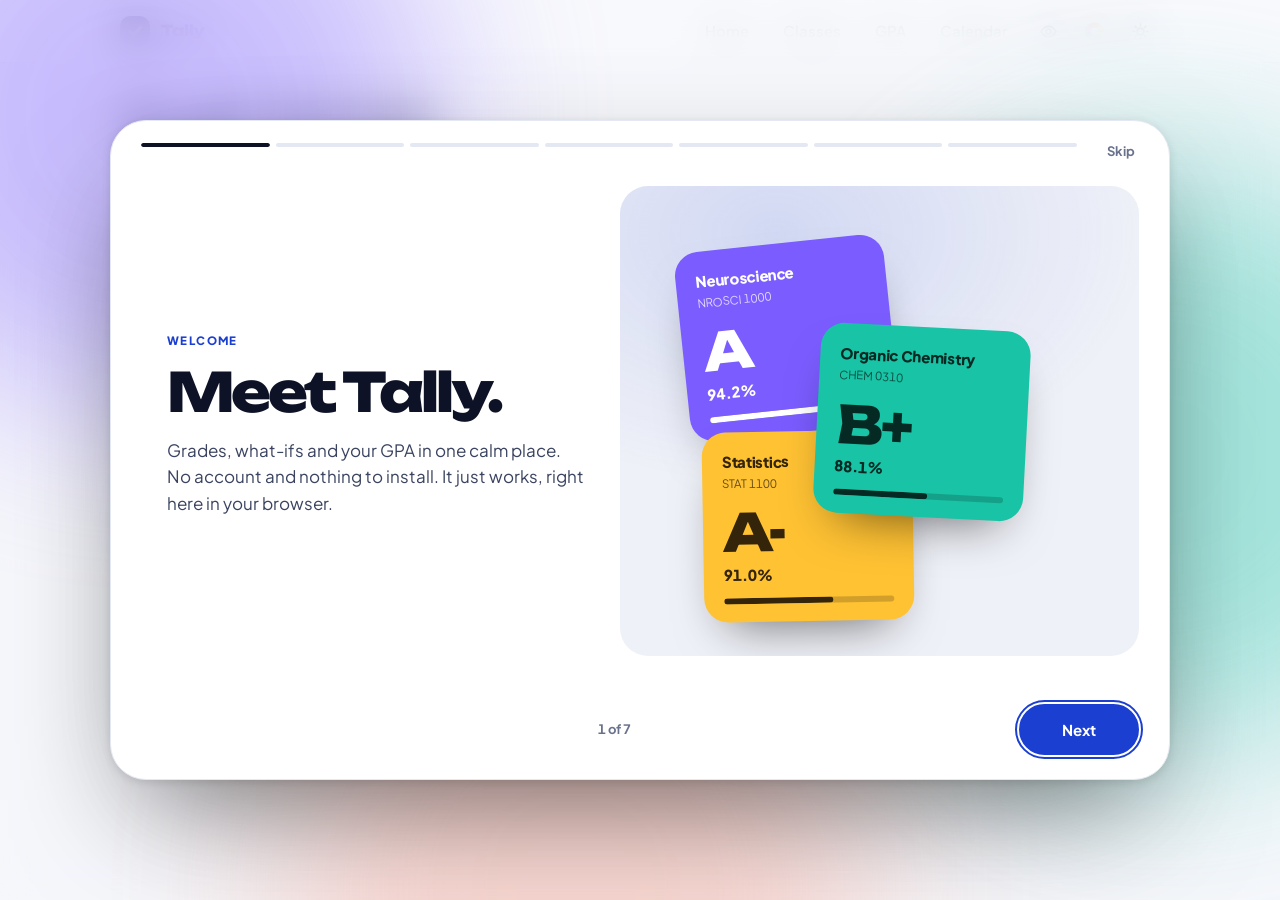
==== commit c0b1847d: "Canvas import: bookmark reader, smart merge into sections, review sheet, tour demo; drop-lowest now " ====
--- a/index.html
+++ b/index.html
@@ -11,4 +11,4 @@
   <button class="tg" id="privBtn" aria-label="Hide grades" aria-pressed="false" title="Hide grades"><svg class="eye" viewBox="0 0 24 24" fill="none" stroke="currentColor" stroke-width="2" stroke-linecap="round" stroke-linejoin="round"><path d="M2.5 12S6 5.5 12 5.5 21.5 12 21.5 12 18 18.5 12 18.5 2.5 12 2.5 12z"/><circle cx="12" cy="12" r="3"/></svg><svg class="eyeoff" viewBox="0 0 24 24" fill="none" stroke="currentColor" stroke-width="2" stroke-linecap="round" stroke-linejoin="round"><path d="M10.6 5.7A9.6 9.6 0 0 1 12 5.5c6 0 9.5 6.5 9.5 6.5a16 16 0 0 1-2.9 3.7M6.6 6.9A15.700 15.700 0 0 0 2.5 12S6 18.500 12 18.500c1.600 0 3-.4 4.200-1M9.900 9.900a3 3 0 0 0 4.200 4.200M3 3l18 18"/></svg></button>
   <button class="tg" id="accBtn" aria-label="Accent colors" title="Accent colors" aria-expanded="false" aria-controls="accPop"><span class="dotc"></span></button>
   <button class="tg" id="themeBtn" aria-label="Toggle dark mode" title="Toggle dark mode"><svg class="sun" viewBox="0 0 24 24" fill="none" stroke="currentColor" stroke-width="2" stroke-linecap="round"><circle cx="12" cy="12" r="4.2"/><path d="M12 2.5v2.2M12 19.3v2.2M2.5 12h2.2M19.3 12h2.2M5.3 5.3l1.6 1.6M17.1 17.1l1.6 1.6M5.3 18.7l1.6-1.6M17.1 6.9l1.6-1.6"/></svg><svg class="moon" viewBox="0 0 24 24" fill="currentColor"><path d="M20.5 14.6A8.6 8.6 0 0 1 9.4 3.5a8.6 8.6 0 1 0 11.1 11.1z"/></svg></button></div>
-</div></header><main><div class="wrap" id="main" tabindex="-1"></div></main><div id="saveStat" class="savestat" role="status" aria-live="polite"></div><script id="saved" type="application/json">null</script><script src="js/core.js"></script><script src="js/ui.js"></script><script src="js/features.js"></script><script src="js/tour.js"></script><script src="js/main.js"></script></body></html>+</div></header><main><div class="wrap" id="main" tabindex="-1"></div></main><div id="saveStat" class="savestat" role="status" aria-live="polite"></div><script id="saved" type="application/json">null</script><script src="js/core.js"></script><script src="js/canvas.js"></script><script src="js/ui.js"></script><script src="js/features.js"></script><script src="js/canvasui.js"></script><script src="js/tour.js"></script><script src="js/main.js"></script></body></html>
--- a/styles.css
+++ b/styles.css
@@ -1225,10 +1225,13 @@
 .trendc svg{width:100%;height:auto;display:block}
 .trendc svg text{fill:var(--mut);font-size:11.5px;font-weight:600}
 .trendc svg .tr-v{fill:var(--ink);font-weight:800;font-size:13px}
-.tr-line{fill:none;stroke:var(--c,var(--blue));stroke-width:3;stroke-linecap:round;stroke-linejoin:round;stroke-dasharray:2000;stroke-dashoffset:2000;animation:trdraw 1.1s .1s cubic-bezier(.2,.7,.2,1) forwards}
+.tr-line{fill:none;stroke:var(--c,var(--blue));stroke-width:2.5;stroke-linecap:round;stroke-linejoin:round;stroke-dasharray:2000;stroke-dashoffset:2000;animation:trdraw 1.1s .1s cubic-bezier(.2,.7,.2,1) forwards}
 @keyframes trdraw{to{stroke-dashoffset:0}}
 .tr-area{fill:var(--c,var(--blue));opacity:.1;stroke:none}
-.tr-dot{fill:var(--card);stroke:var(--c,var(--blue));stroke-width:3}
+.tr-dot{fill:var(--card);stroke:var(--c,var(--blue));stroke-width:2;pointer-events:none}
+.tr-dot.end{fill:var(--c,var(--blue))}
+.tr-hit{fill:transparent;cursor:default}
+.tr-hit:hover+.tr-dot{r:5}
 .trnone{color:var(--mut);padding:8px 0 14px;font-size:14px}
 .cmp{display:grid;gap:12px;padding:20px 22px}
 .cmpr{display:grid;grid-template-columns:minmax(110px,190px) 1fr 52px;align-items:center;gap:14px}
@@ -1268,3 +1271,84 @@
 .hasundo .savestat{opacity:0!important;pointer-events:none}
 .undobar span{flex:1;min-width:0}
 @media (max-width:720px){ .undobar{width:calc(100vw - 24px);max-width:460px;justify-content:space-between} }
+
+/* smooth color changes */
+.cband,.tile,.hero,.addsec span,.rchip i,.wibtn,.cc button,.dot,.lg i,.cmod i{transition-property:background-color,color,border-color,box-shadow,transform,opacity;transition-duration:.5s,.5s,.3s,.3s,.25s,.25s;transition-timing-function:cubic-bezier(.2,.7,.2,1)}
+.cathead h3::before{transition:background-color .5s cubic-bezier(.2,.7,.2,1)}
+.tr-line,.tr-area,.tr-dot{transition:stroke .5s ease,fill .5s ease}
+
+/* Canvas import */
+.cvmark{grid-column:3;display:inline-flex;align-items:center;gap:6px;padding:9px 16px;border-radius:99px;background:linear-gradient(160deg,#FF8A3D,#E66000);color:#fff!important;font-weight:800;font-size:13.5px;text-decoration:none;cursor:grab;box-shadow:0 10px 24px -12px #E66000;transition:transform .2s}
+.cvmark:hover{transform:translateY(-1px)}
+.cvmark:active{cursor:grabbing;transform:scale(.97)}
+.cvwait{display:flex;align-items:center;gap:12px;padding:16px 18px;border-radius:18px;background:var(--soft);color:var(--ink2);font-weight:700;font-size:14px}
+.cvwait i,.cvwaiting i{width:10px;height:10px;border-radius:99px;background:#E66000;flex:0 0 auto;animation:cvpulse 1.4s ease-in-out infinite}
+@keyframes cvpulse{0%,100%{box-shadow:0 0 0 0 rgba(230,96,0,.5);transform:scale(.9)}50%{box-shadow:0 0 0 8px rgba(230,96,0,0);transform:scale(1.1)}}
+.cvmore{margin-top:14px;font-size:13.5px;color:var(--mut)}
+.cvmore summary{cursor:pointer;font-weight:700;color:var(--ink2)}
+.cvmore p{margin:10px 0;line-height:1.5}
+.cvwaiting{position:fixed;left:50%;top:calc(18px + env(safe-area-inset-top,0px));z-index:400;display:flex;align-items:center;gap:12px;padding:12px 20px;border-radius:99px;background:var(--elev);border:1px solid var(--line);box-shadow:var(--shadow);font-weight:700;font-size:14px;transform:translate(-50%,-30px);opacity:0;transition:transform .45s cubic-bezier(.16,1,.3,1),opacity .3s}
+.cvwaiting.in{transform:translate(-50%,0);opacity:1}
+.cvc{width:min(620px,100%);max-height:calc(100vh - 32px);overflow:auto;border-radius:30px;padding:24px;background:var(--elev);border:1px solid var(--line);box-shadow:0 40px 90px -30px rgba(0,0,0,.7);transform:translateY(18px) scale(.97);transition:transform .45s cubic-bezier(.16,1,.3,1)}
+.wio.open .cvc{transform:none}
+.cvh{display:flex;justify-content:space-between;align-items:flex-start;gap:12px;margin-bottom:16px}
+.cvh h3{font-family:var(--disp);font-weight:800;font-size:22px;letter-spacing:-0.045em;margin:0}
+.cvh small{display:block;color:var(--mut);font-size:13.5px;margin-top:5px;line-height:1.4}
+.cvh small b{color:var(--ink)}
+.cvlist{display:grid;gap:10px}
+.cvr{padding:14px 16px;border-radius:20px;background:var(--soft);display:grid;gap:10px;opacity:0;animation:tfloat .5s var(--d,0ms) cubic-bezier(.16,1,.3,1) forwards;transition:opacity .2s}
+.cvr.off{opacity:.5}
+.cvt{display:flex;align-items:center;gap:12px;cursor:pointer;position:relative}
+.cvt .swi{position:absolute;opacity:0}
+.cvt i{position:relative;width:42px;height:26px;border-radius:99px;background:var(--line);flex:0 0 auto;transition:background-color .2s}
+.cvt i:before{content:"";position:absolute;left:3px;top:3px;width:20px;height:20px;border-radius:99px;background:#fff;box-shadow:0 2px 6px rgba(0,0,0,.35);transition:transform .22s cubic-bezier(.2,.8,.2,1)}
+.cvt .swi:checked+i{background:var(--blue)}
+.cvt .swi:checked+i:before{transform:translateX(16px)}
+.cvt .swi:focus-visible+i{outline:2px solid var(--blue);outline-offset:2px}
+.cvt b{display:block;font-size:15px;letter-spacing:-0.02em}
+.cvt small{display:block;color:var(--mut);font-size:12.5px;margin-top:2px}
+.cvr select{height:42px;border-radius:12px;font-weight:600;font-size:14px}
+.cvs{font-size:13.5px;color:var(--ink2);font-weight:600}
+.cvs b{color:var(--good)}
+.cvchips{display:flex;flex-wrap:wrap;gap:6px}
+.cvchips span{padding:5px 11px;border-radius:99px;background:var(--card);font-size:12.5px;font-weight:700}
+.cvchips em{font-style:normal;color:var(--mut);margin-left:3px}
+.cva{display:flex;justify-content:flex-end;gap:10px;margin-top:18px}
+.cva .wbtn{background:var(--blue);color:#fff}
+.cva .wbtn.ghost{background:transparent;color:var(--ink);box-shadow:inset 0 0 0 1.5px var(--line)}
+.cva .wbtn[disabled]{opacity:.4;pointer-events:none}
+@media (max-width:720px){ .cvov{align-items:end;padding:0} .cvc{width:100%;border-radius:30px 30px 0 0;padding:20px 16px} .cvmark{grid-column:2} }
+/* tour: Canvas demo */
+.st7{width:100%;display:grid;place-items:center;padding:0 22px}
+.cvbr{position:relative;width:min(420px,100%);border-radius:22px;background:var(--card);border:1px solid var(--line);box-shadow:0 24px 50px -28px rgba(0,0,0,.5);overflow:hidden}
+.cvbar{display:flex;align-items:center;gap:10px;padding:10px 14px;background:var(--soft)}
+.cvdots{display:flex;gap:5px}.cvdots i{width:9px;height:9px;border-radius:99px;background:var(--line)}
+.cvurl{flex:1;font-size:12px;font-weight:700;color:var(--mut);text-align:center;background:var(--card);border-radius:99px;padding:4px 10px}
+.cvbm{font-size:11.5px;font-weight:800;color:#fff;background:linear-gradient(160deg,#FF8A3D,#E66000);border-radius:99px;padding:5px 11px;white-space:nowrap}
+.slide.play .cvbm{animation:cvpress 1.1s .3s ease both}
+@keyframes cvpress{0%{transform:scale(1)}30%{transform:scale(.9);box-shadow:0 0 0 0 rgba(230,96,0,.6)}70%{transform:scale(1.05);box-shadow:0 0 0 12px rgba(230,96,0,0)}100%{transform:scale(1)}}
+.cvbody{display:grid;gap:10px;padding:14px;min-height:250px;align-content:start}
+.cvk{background:var(--c);color:var(--fg);border-radius:16px;padding:12px 14px;display:grid;gap:8px;opacity:0;transform:translateY(16px) scale(.96)}
+.slide.play .cvk{animation:cvin .6s calc(1.4s + var(--i)*.35s) cubic-bezier(.16,1,.3,1) forwards}
+@keyframes cvin{to{opacity:1;transform:none}}
+.cvk b{font-size:14px;letter-spacing:-0.02em}
+.cvsec{display:flex;flex-wrap:wrap;gap:6px}
+.cvch{display:inline-flex;align-items:center;gap:5px;padding:4px 10px;border-radius:99px;background:color-mix(in srgb,var(--fg) 14%,transparent);font-size:11.5px;font-weight:800;opacity:0;transform:scale(.8)}
+.cvch em{font-style:normal;opacity:.75}
+.cvch u{text-decoration:none;background:var(--fg);color:var(--c);border-radius:99px;min-width:16px;height:16px;display:grid;place-items:center;font-size:10px;padding:0 4px}
+.slide.play .cvch{animation:cvchip .45s calc(1.9s + var(--i,0)*.35s + var(--j)*.12s) cubic-bezier(.2,1.5,.4,1) forwards}
+.cvk:nth-child(1) .cvch{--i:0}.cvk:nth-child(2) .cvch{--i:1}.cvk:nth-child(3) .cvch{--i:2}
+@keyframes cvchip{to{opacity:1;transform:none}}
+.cvnew{position:absolute;right:14px;top:60px;padding:8px 14px;border-radius:12px;background:#E66000;color:#fff;font-weight:800;font-size:12.5px;box-shadow:0 14px 28px -12px #E66000;opacity:0;transform:translate(0,0)}
+.slide.play .cvnew{animation:cvfly 1.6s 4.2s cubic-bezier(.45,0,.2,1) forwards}
+@keyframes cvfly{0%{opacity:0;transform:translate(10px,-10px) scale(.9)}15%{opacity:1;transform:none}70%{opacity:1;transform:translate(-240px,30px) scale(.85)}100%{opacity:0;transform:translate(-252px,36px) scale(.4)}}
+.slide.play .cvk:first-child .cvch:first-child u{animation:cvtick .6s 5.6s ease both}
+@keyframes cvtick{0%{transform:scale(1);background:var(--fg)}40%{transform:scale(1.7);background:#E66000;color:#fff}100%{transform:scale(1)}}
+
+.cvch u{position:relative}
+.cvch u s{text-decoration:none}
+.cvch u .n4{position:absolute;inset:0;display:grid;place-items:center;opacity:0}
+.slide.play .cvch u .n4{animation:cvshow .01s 5.75s forwards}
+.slide.play .cvk:first-child .cvch:first-child u s:first-child{animation:cvhide .01s 5.75s forwards}
+@keyframes cvshow{to{opacity:1}}
+@keyframes cvhide{to{opacity:0}}
